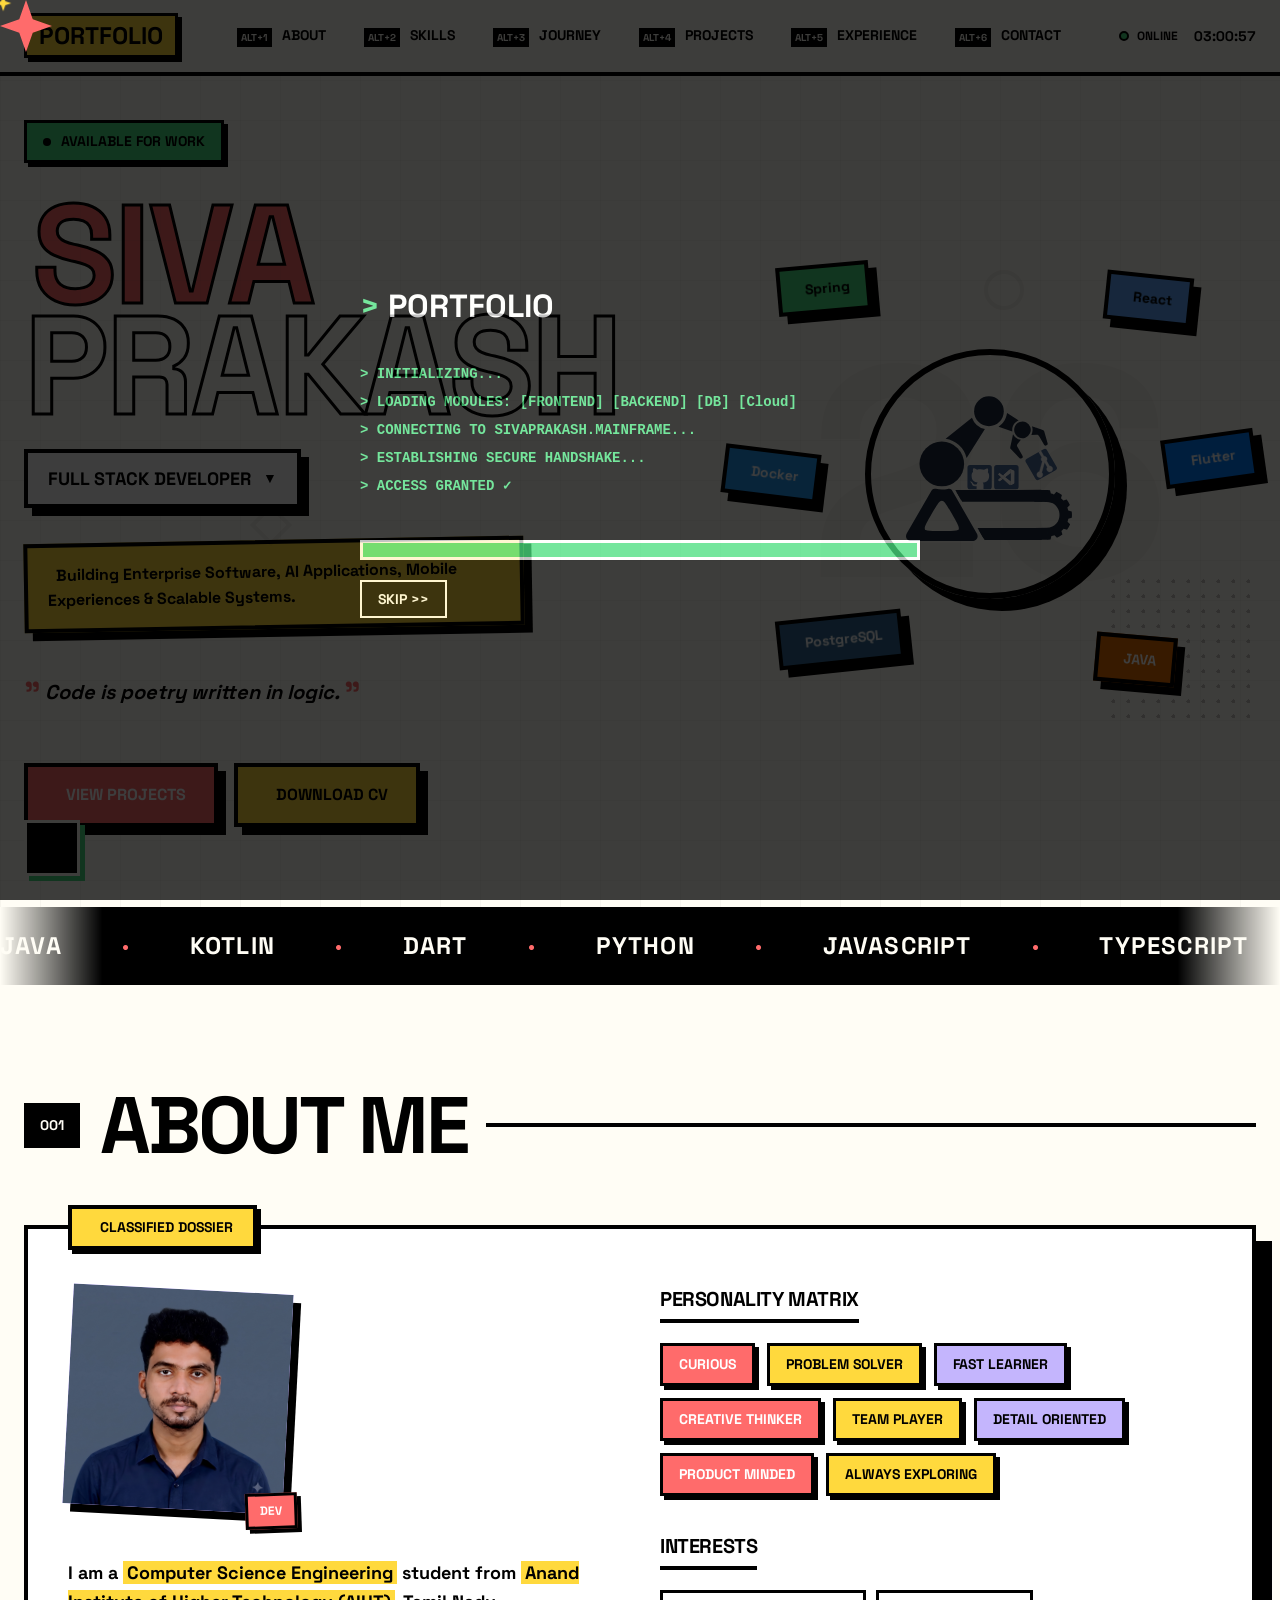
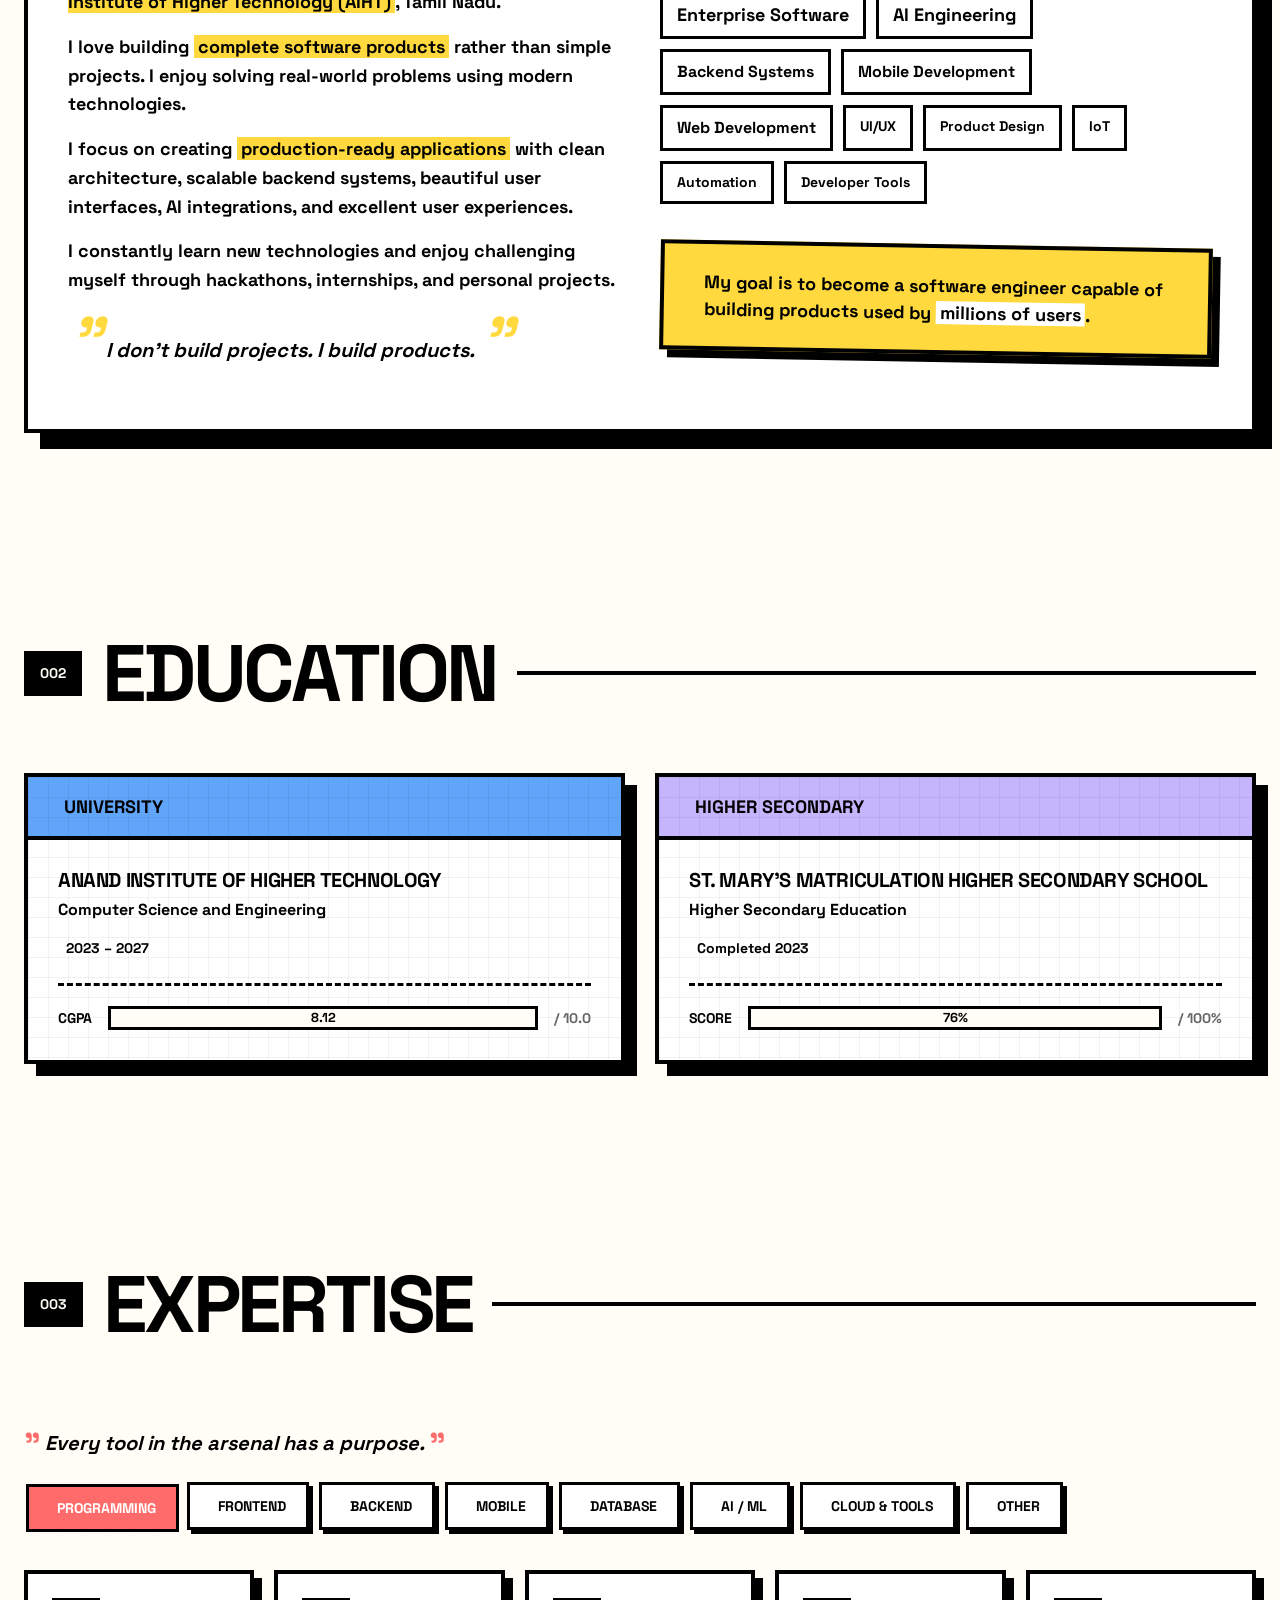
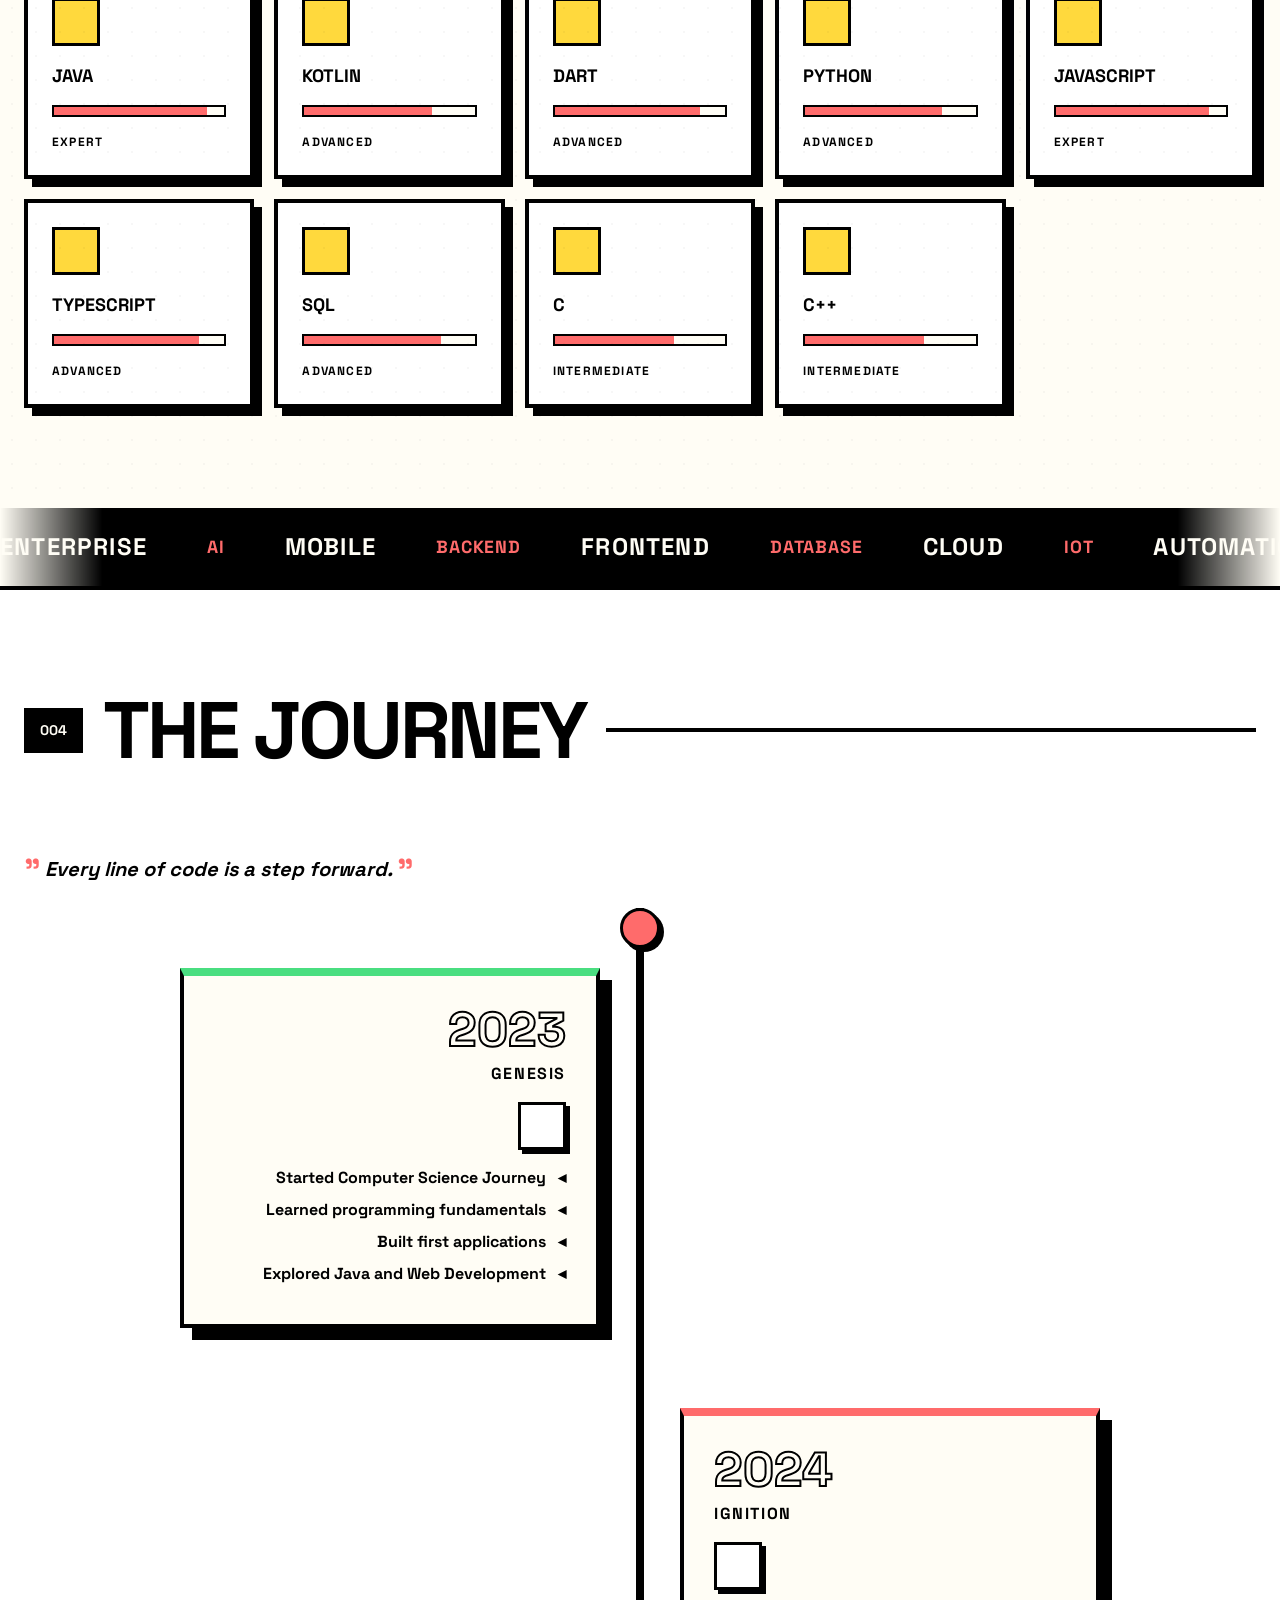
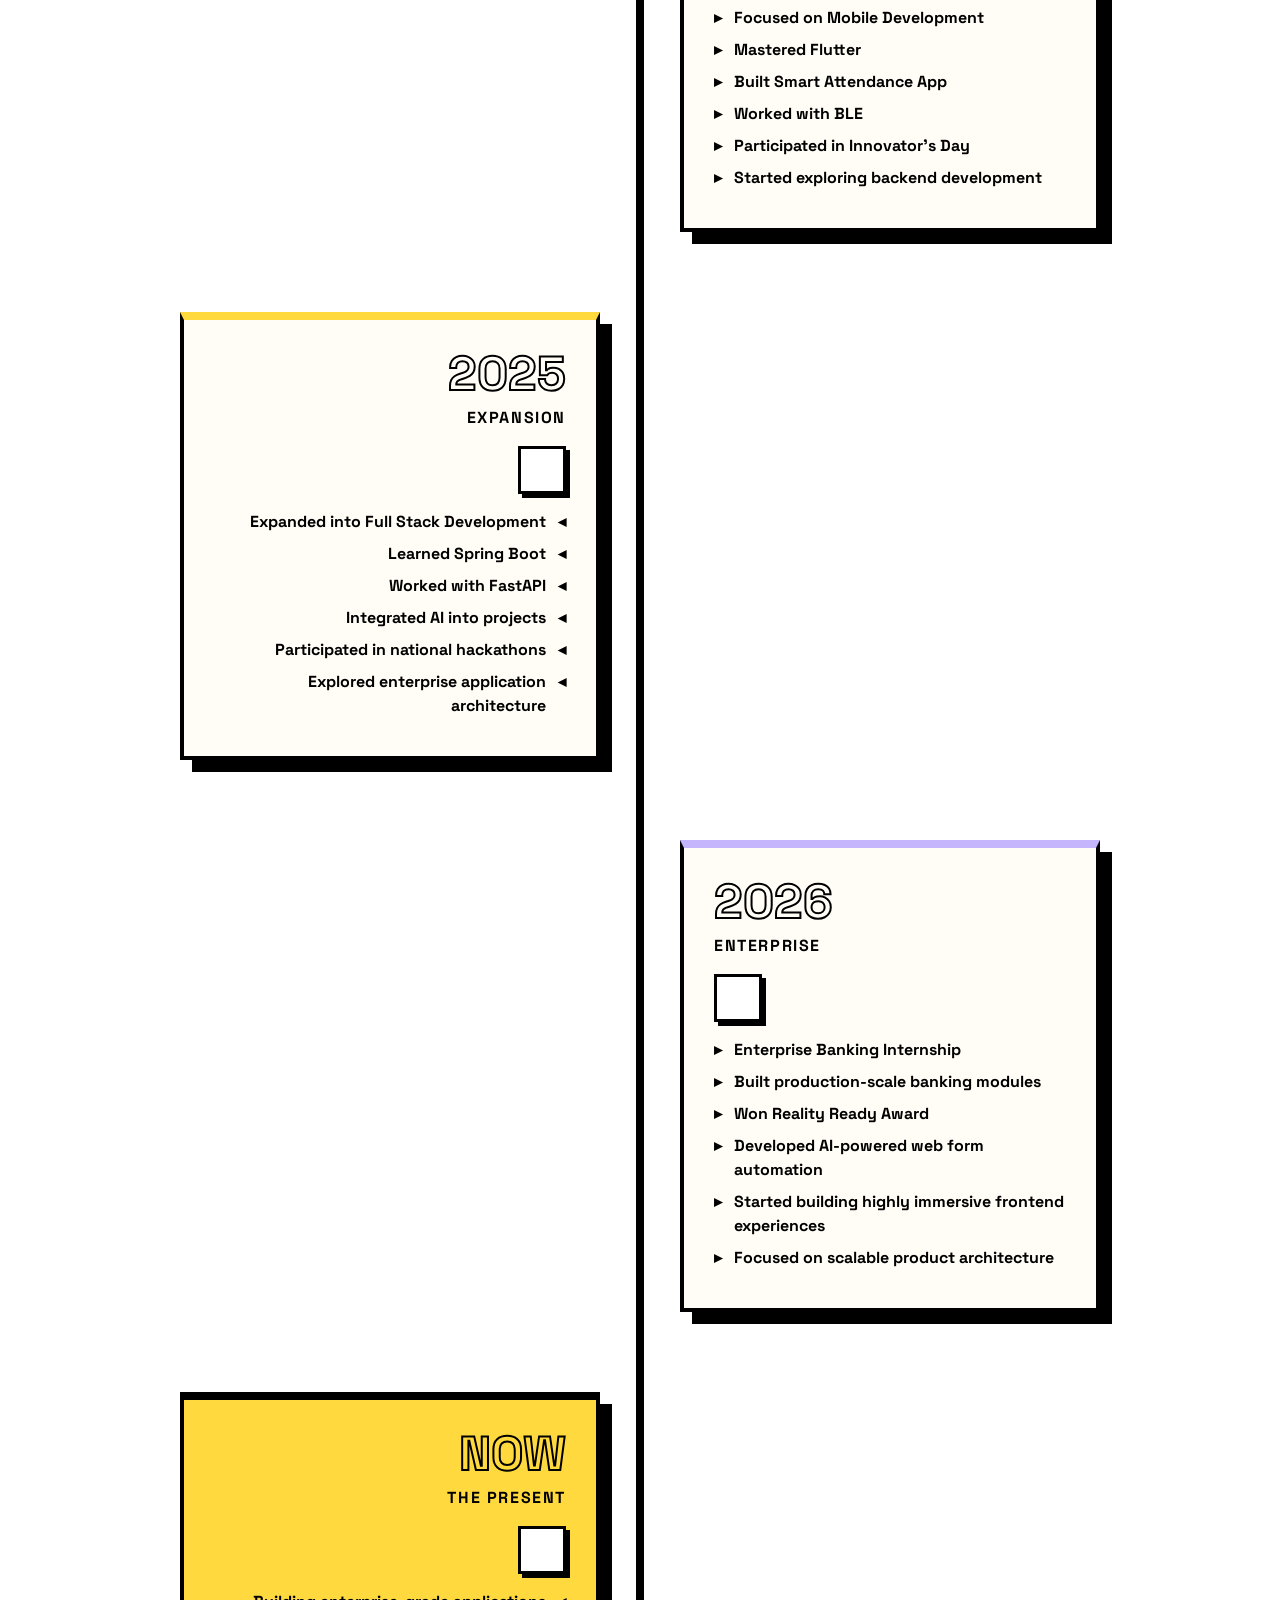
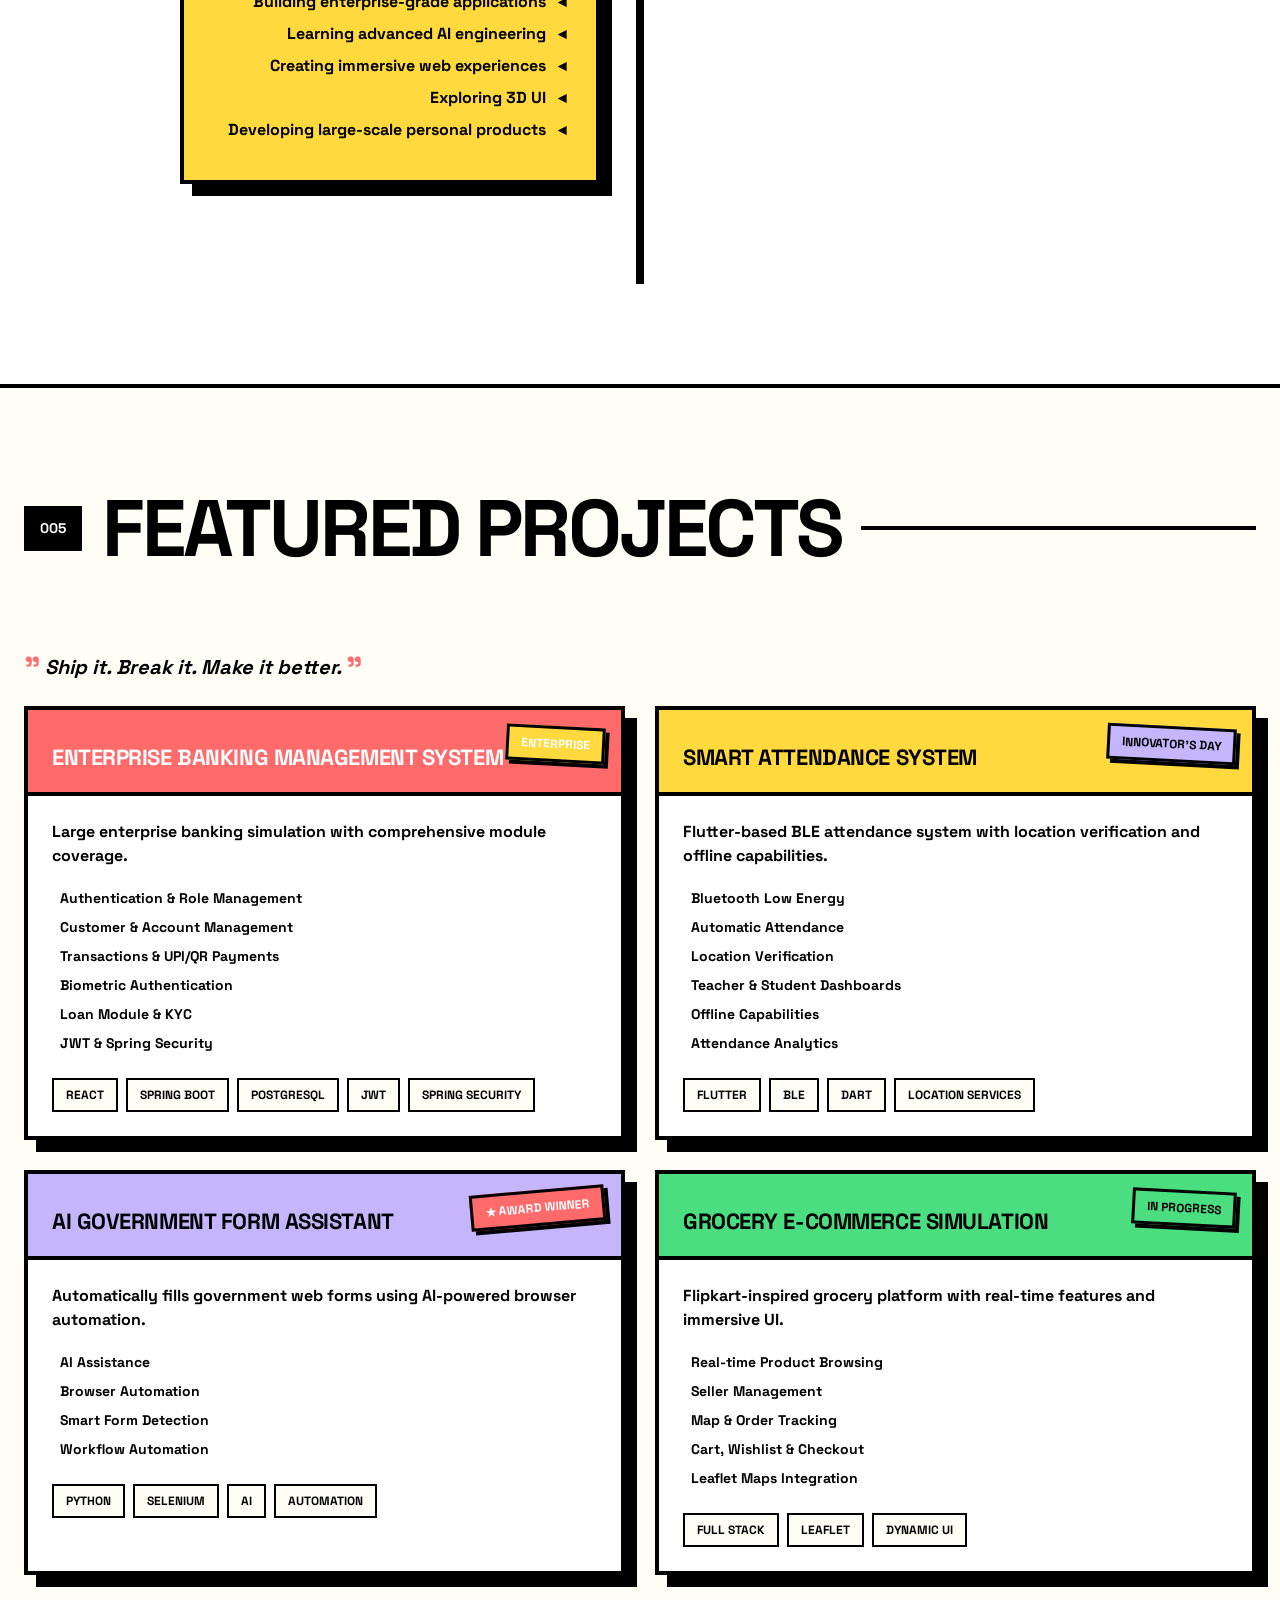
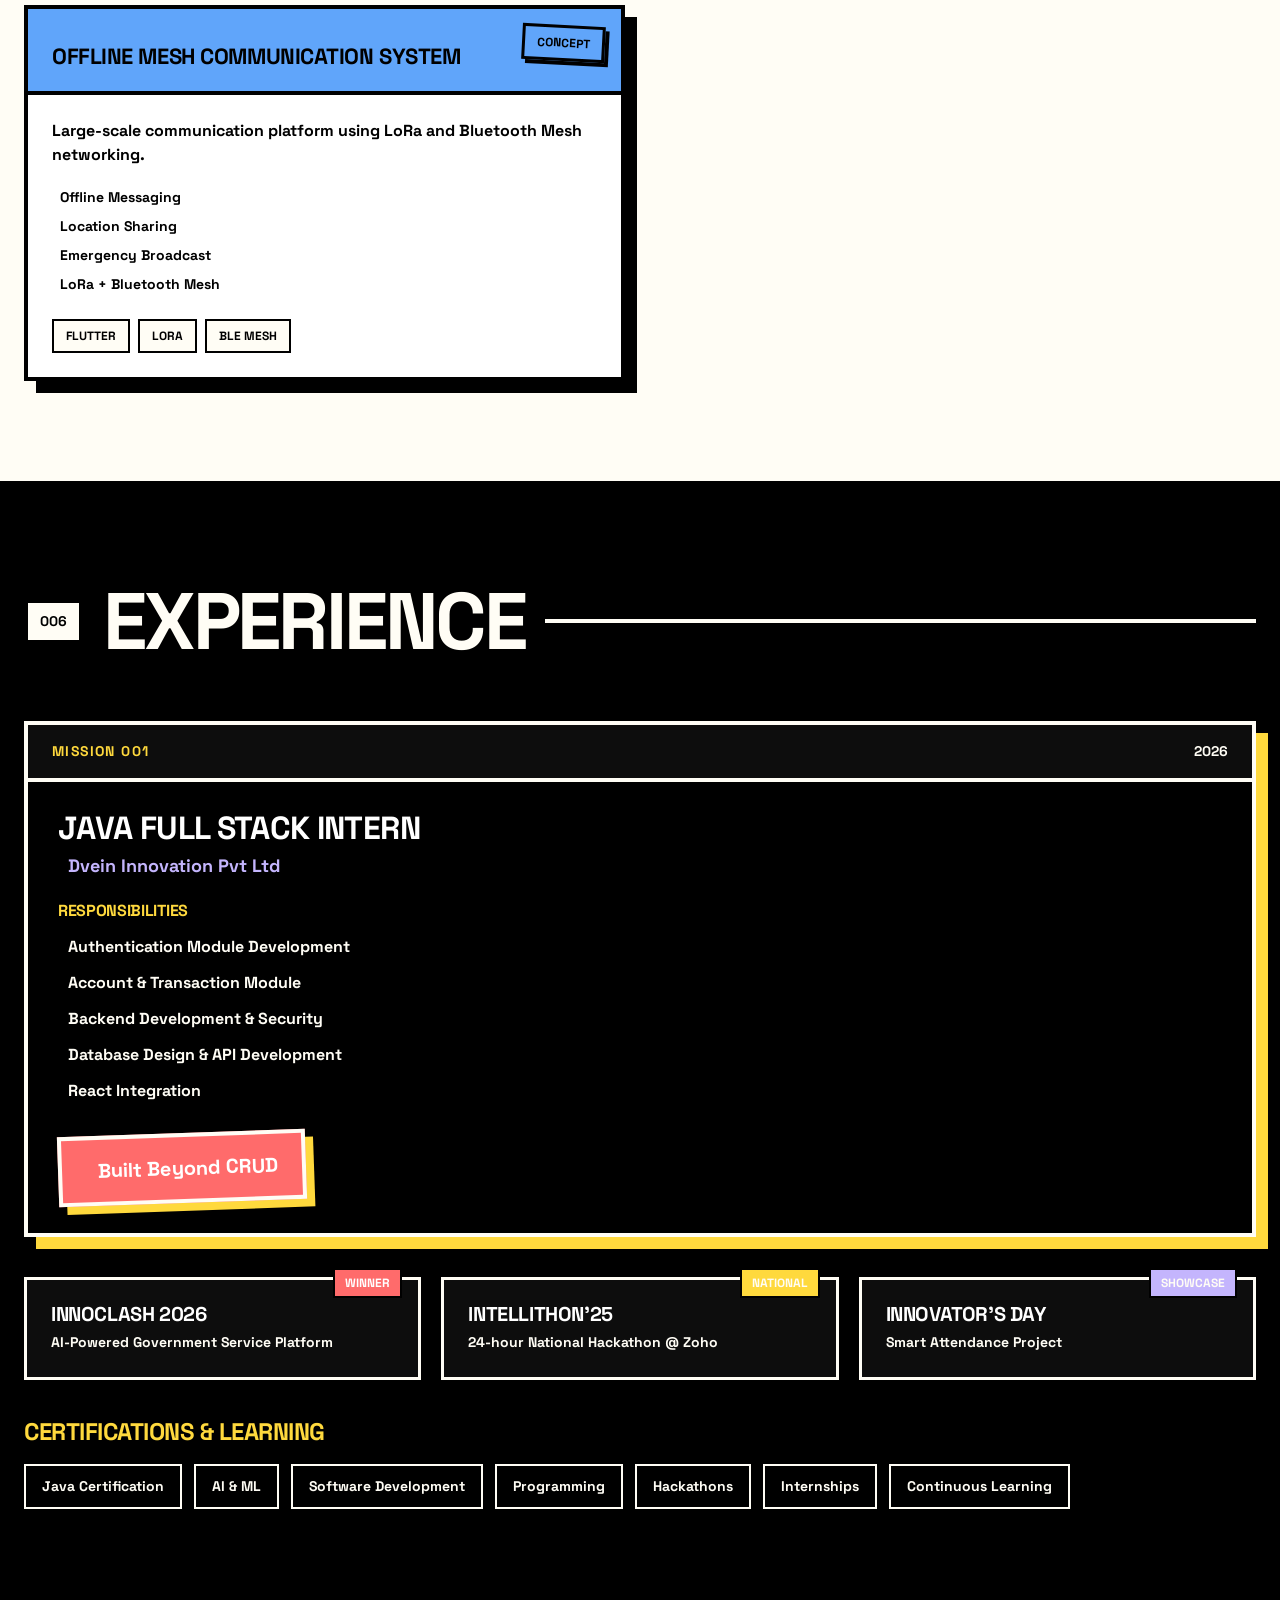
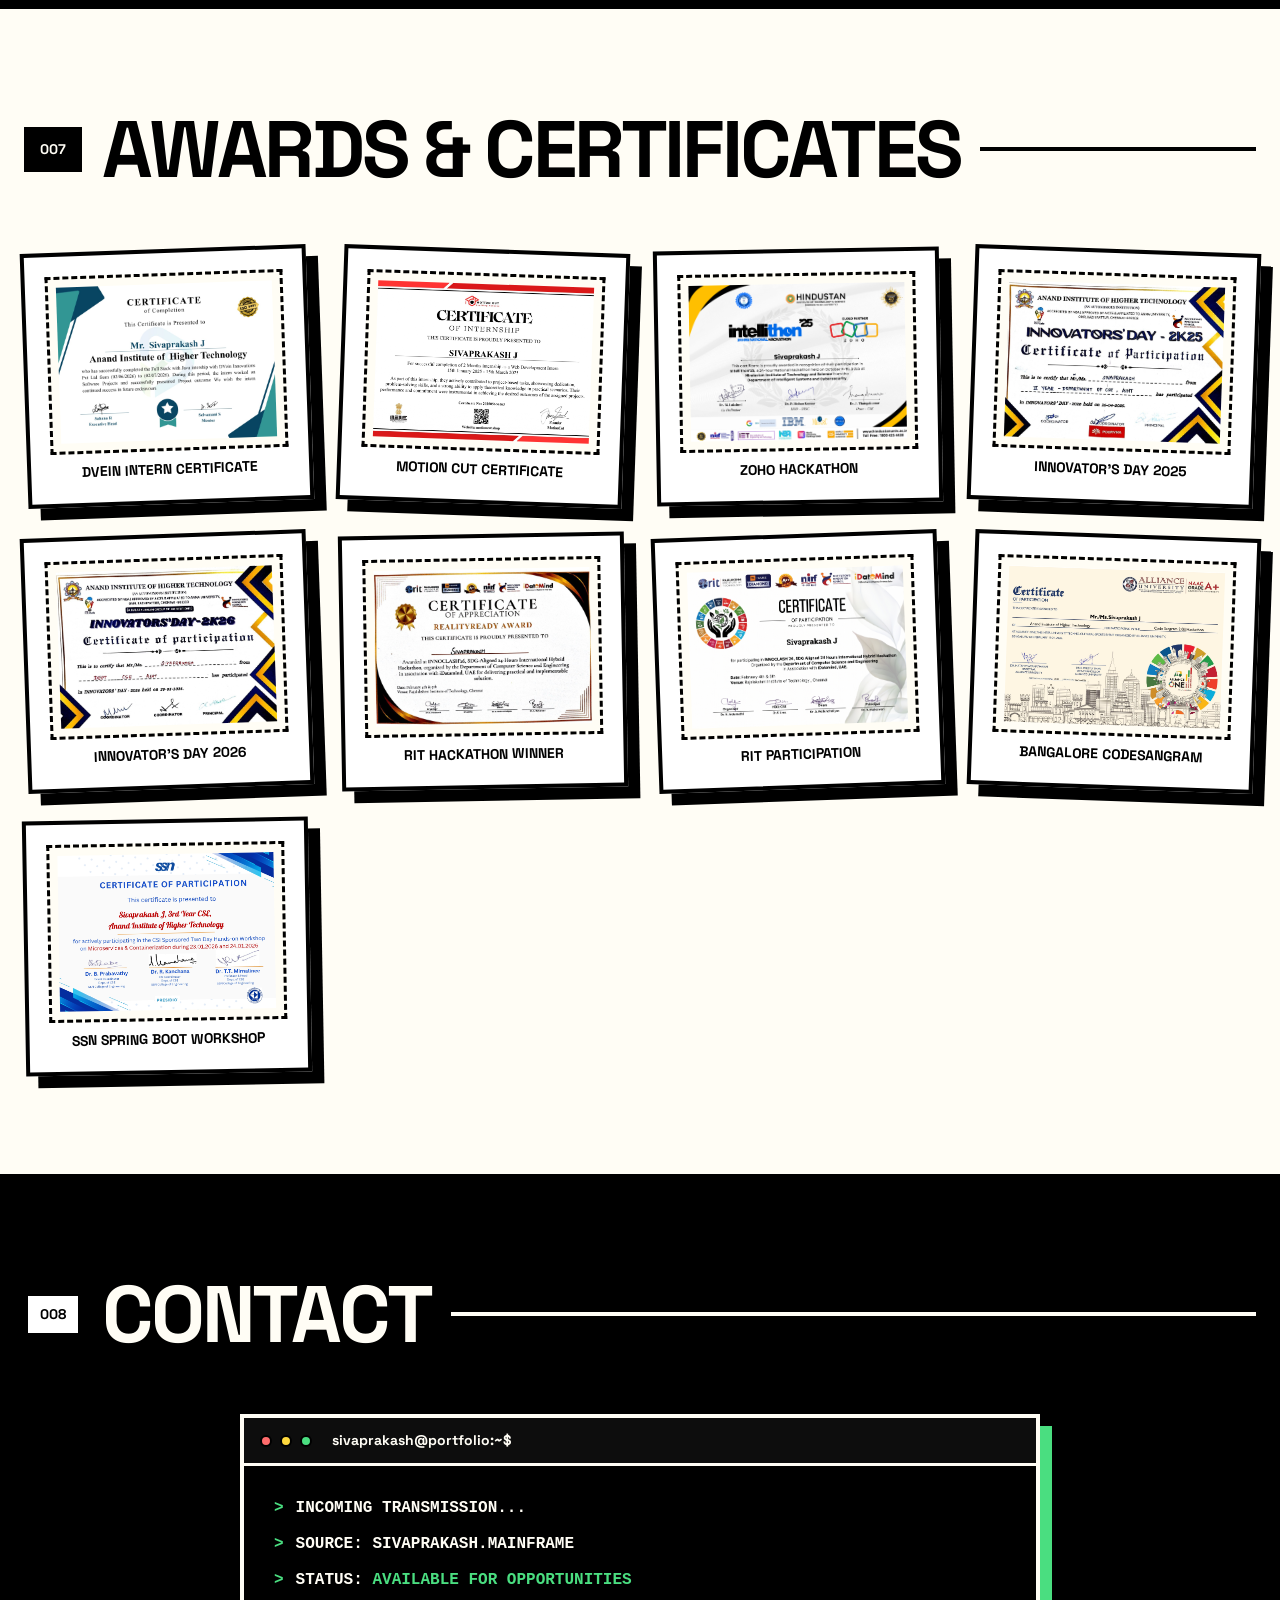
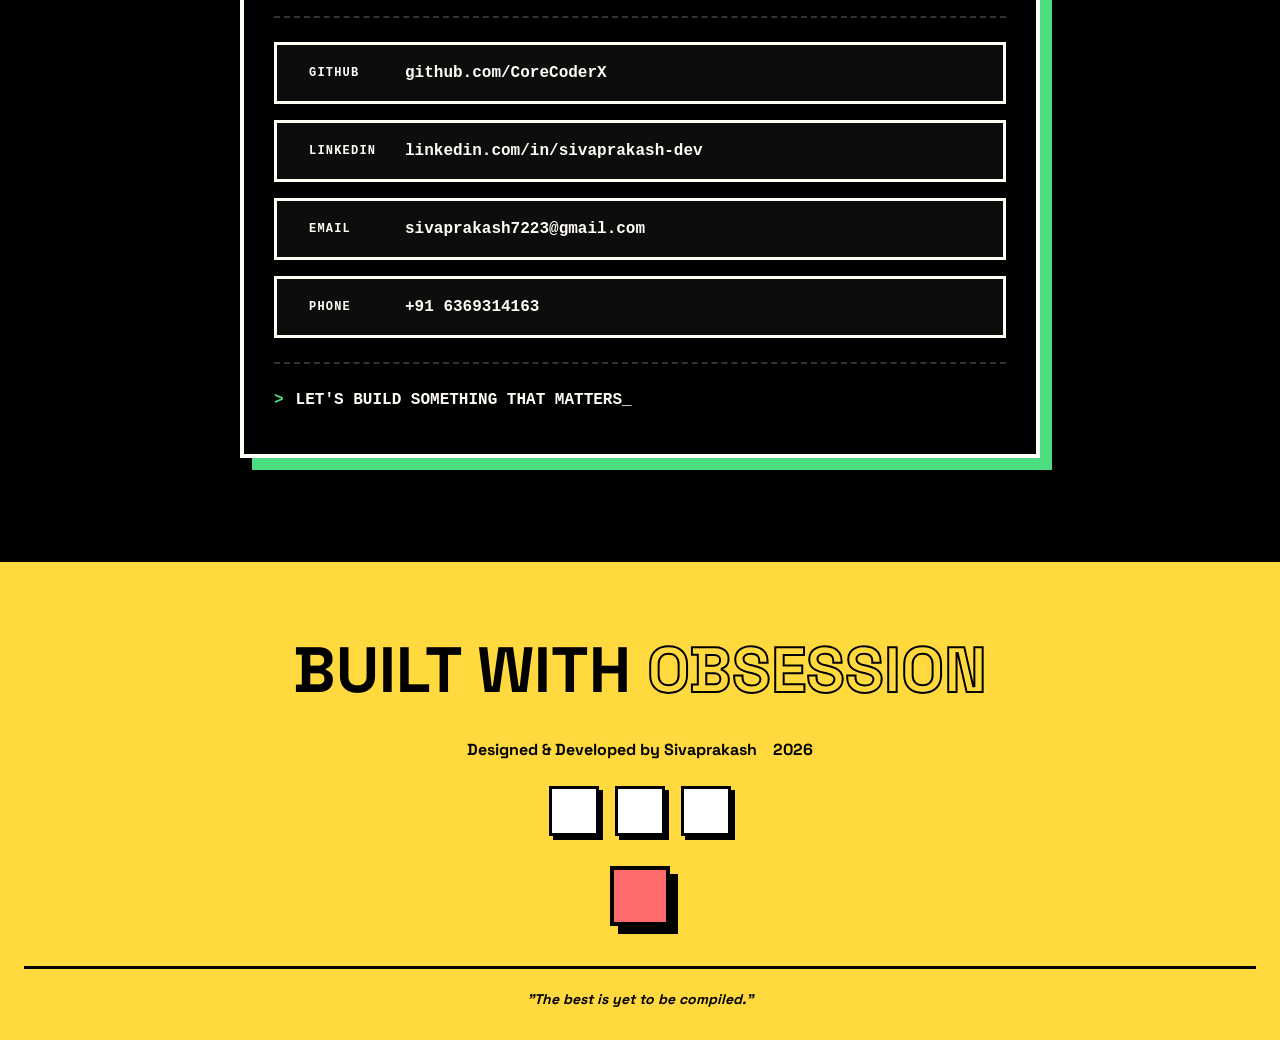
==== index.html @ b1cb7a40 "feature add-on" ====
<!DOCTYPE html>
<html lang="en">
<head>
    <meta charset="UTF-8">
    <meta name="viewport" content="width=device-width, initial-scale=1.0">
    <title>Sivaprakash | Developer Portfolio</title>
    <meta name="description" content="Sivaprakash — Application Developer, Full Stack Developer, AI Engineer. Building Enterprise Software, AI Applications & Scalable Systems.">
    
    <!-- Google Fonts -->
    <link rel="preconnect" href="https://fonts.googleapis.com">
    <link rel="preconnect" href="https://fonts.gstatic.com" crossorigin>
    <link href="https://fonts.googleapis.com/css2?family=Space+Grotesk:wght@400;500;700;900&display=block" rel="stylesheet">
    
    <!-- Iconify -->
    <script src="https://code.iconify.design/3/3.1.0/iconify.min.js"></script>
    
    <!-- GSAP + ScrollTrigger -->
    <script src="https://cdnjs.cloudflare.com/ajax/libs/gsap/3.12.5/gsap.min.js"></script>
    <script src="https://cdnjs.cloudflare.com/ajax/libs/gsap/3.12.5/ScrollTrigger.min.js"></script>
    
    <!-- Styles -->
    <link rel="stylesheet" href="style.css">
</head>
<body>
    <!-- ==================== BOOT SEQUENCE ==================== -->
    <div id="boot-screen" class="boot-screen">
        <div class="boot-content">
            <div class="boot-logo">
                <span class="boot-bracket">&gt;</span> PORTFOLIO
            </div>
            <div class="boot-lines" id="boot-lines">
                <!-- Lines injected by JS -->
            </div>
            <div class="boot-progress">
                <div class="boot-progress-bar" id="boot-progress-bar"></div>
            </div>
            <button class="boot-skip" id="boot-skip">SKIP &gt;&gt;</button>
        </div>
    </div>

    <!-- ==================== CUSTOM CURSOR ==================== -->
    <div class="cursor-dot" id="cursor-dot"></div>
    <div class="cursor-ring" id="cursor-ring"></div>

    <!-- ==================== FLOATING DECORATIONS ==================== -->
    <div class="floating-elements" id="floating-elements">
        <div class="float-star float-star-1">
            <span class="iconify" data-icon="mdi:star-four-points" data-width="24"></span>
        </div>
        <div class="float-star float-star-2">
            <span class="iconify" data-icon="mdi:star-four-points" data-width="18"></span>
        </div>
        <div class="float-star float-star-3">
            <span class="iconify" data-icon="mdi:star-four-points" data-width="30"></span>
        </div>
        <div class="float-arrow float-arrow-1">
            <span class="iconify" data-icon="mdi:arrow-top-right-thick" data-width="20"></span>
        </div>
        <div class="float-circle float-circle-1"></div>
        <div class="float-square float-square-1"></div>
    </div>

    <!-- ==================== NAVIGATION ==================== -->
    <nav class="navbar" id="navbar">
        <div class="nav-container">
            <a href="#hero" class="nav-logo">
                <span class="logo-box">PORTFOLIO</span>
            </a>
            
            <div class="nav-links" id="nav-links">
                <a href="#about" class="nav-link" data-section="about">
                    <span class="nav-shortcut">ALT+1</span>
                    ABOUT
                </a>
                <a href="#skills" class="nav-link" data-section="skills">
                    <span class="nav-shortcut">ALT+2</span>
                    SKILLS
                </a>
                <a href="#timeline" class="nav-link" data-section="timeline">
                    <span class="nav-shortcut">ALT+3</span>
                    JOURNEY
                </a>
                <a href="#projects" class="nav-link" data-section="projects">
                    <span class="nav-shortcut">ALT+4</span>
                    PROJECTS
                </a>
                <a href="#experience" class="nav-link" data-section="experience">
                    <span class="nav-shortcut">ALT+5</span>
                    EXPERIENCE
                </a>
                <a href="#contact" class="nav-link" data-section="contact">
                    <span class="nav-shortcut">ALT+6</span>
                    CONTACT
                </a>
            </div>

            <div class="nav-right">
                <div class="nav-status">
                    <span class="status-dot"></span>
                    <span class="status-text">ONLINE</span>
                </div>
                <div class="nav-clock" id="nav-clock">00:00:00</div>
                <button class="nav-toggle" id="nav-toggle" aria-label="Toggle menu">
                    <span class="toggle-bar"></span>
                    <span class="toggle-bar"></span>
                    <span class="toggle-bar"></span>
                </button>
            </div>
        </div>

        <!-- Mobile Menu -->
        <div class="mobile-menu" id="mobile-menu">
            <a href="#about" class="mobile-link">ABOUT</a>
            <a href="#skills" class="mobile-link">SKILLS</a>
            <a href="#timeline" class="mobile-link">JOURNEY</a>
            <a href="#projects" class="mobile-link">PROJECTS</a>
            <a href="#experience" class="mobile-link">EXPERIENCE</a>
            <a href="#awards" class="mobile-link">AWARDS</a>
            <a href="#contact" class="mobile-link">CONTACT</a>
            <div class="mobile-footer">
                <span>STATUS: ONLINE</span>
                <span class="status-dot"></span>
            </div>
        </div>
    </nav>

    <!-- Scroll Progress Bar -->
    <div class="scroll-progress" id="scroll-progress"></div>

    <!-- ==================== MAIN CONTENT ==================== -->
    <main>
        <!-- ==================== HERO SECTION ==================== -->
        <section id="hero" class="section hero-section">
            <div class="container">
                <div class="hero-grid">
                    <!-- Left Side -->
                    <div class="hero-left">
                        <div class="hero-badge">
                            <span class="badge-dot"></span>
                            AVAILABLE FOR WORK
                        </div>
                        
                        <h1 class="hero-name">
                            <span class="hero-name-stroke">SIVA</span><br>
                            <span class="hero-name-stroke">PRAKASH</span>
                        </h1>
                        
                        <div class="hero-roles">
                            <div class="role-container">
                                <span class="role-current" id="role-current">APPLICATION DEVELOPER</span>
                                <span class="role-arrow">&#9660;</span>
                            </div>
                        </div>
                        
                        <div class="hero-tagline">
                            <div class="tagline-box">
                                <span class="iconify" data-icon="mdi:lightning-bolt" data-width="20"></span>
                                Building Enterprise Software, AI Applications, Mobile Experiences & Scalable Systems.
                            </div>
                        </div>
                        
                        <div class="hero-quote">
                            <span class="quote-mark">"</span>
                            Code is poetry written in logic.
                            <span class="quote-mark">"</span>
                        </div>
                        
                        <div class="hero-ctas">
                            <a href="#projects" class="btn btn-primary">
                                <span class="iconify" data-icon="mdi:folder-open" data-width="20"></span>
                                VIEW PROJECTS
                            </a>
                            <a href="assets/docs/Sivaprakash_Resume_org.pdf" download="Sivaprakash_Resume.pdf" class="btn btn-secondary">
                                <span class="iconify" data-icon="mdi:download" data-width="20"></span>
                                DOWNLOAD CV
                            </a>
                        </div>
                    </div>
                    
                    <!-- Right Side - Chaos Zone -->
                    <div class="hero-right">
                        <div class="chaos-zone">
                            <div class="chaos-circle chaos-image-wrap">
                                <img src="assets/photos/GitArt.svg" alt="Git Art" class="chaos-img">
                            </div>
                            <div class="chaos-badge chaos-badge-1">
                                <span class="iconify" data-icon="simple-icons:spring" data-width="16"></span>
                                Spring
                            </div>
                            <div class="chaos-badge chaos-badge-2">
                                <span class="iconify" data-icon="simple-icons:react" data-width="16"></span>
                                React
                            </div>
                            <div class="chaos-badge chaos-badge-3">
                                <span class="iconify" data-icon="simple-icons:flutter" data-width="16"></span>
                                Flutter
                            </div>
                            <div class="chaos-badge chaos-badge-4">
                                <span class="iconify" data-icon="picon:java" data-width="16"></span>
                                JAVA
                            </div>
                            <div class="chaos-badge chaos-badge-5">
                                <span class="iconify" data-icon="simple-icons:postgresql" data-width="16"></span>
                                PostgreSQL
                            </div>
                            <div class="chaos-badge chaos-badge-6">
                                <span class="iconify" data-icon="simple-icons:docker" data-width="16"></span>
                                Docker
                            </div>
                            <div class="chaos-star chaos-star-1">
                                <span class="iconify" data-icon="mdi:star-four-points" data-width="40"></span>
                            </div>
                            <div class="chaos-star chaos-star-2">
                                <span class="iconify" data-icon="mdi:star-four-points" data-width="28"></span>
                            </div>
                            <div class="chaos-arrow">
                                <span class="iconify" data-icon="mdi:arrow-left-thick" data-width="32"></span>
                            </div>
                            <div class="chaos-number">26</div>
                            <div class="chaos-dots"></div>
                        </div>
                    </div>
                </div>
            </div>
            
            <!-- Hero Background Pattern -->
            <div class="hero-bg-pattern"></div>
        </section>

        <!-- ==================== MARQUEE DIVIDER ==================== -->
        <div class="marquee-section">
            <div class="marquee-track">
                <span>JAVA</span>
                <span>•</span>
                <span>KOTLIN</span>
                <span>•</span>
                <span>DART</span>
                <span>•</span>
                <span>PYTHON</span>
                <span>•</span>
                <span>JAVASCRIPT</span>
                <span>•</span>
                <span>TYPESCRIPT</span>
                <span>•</span>
                <span>SPRING BOOT</span>
                <span>•</span>
                <span>FLUTTER</span>
                <span>•</span>
                <span>REACT</span>
                <span>•</span>
                <span>FASTAPI</span>
                <span>•</span>
                <span>POSTGRESQL</span>
                <span>•</span>
                <span>DOCKER</span>
                <span>•</span>
                <span>AI</span>

                <!-- Duplicate -->
                <span>JAVA</span>
                <span>•</span>
                <span>KOTLIN</span>
                <span>•</span>
                <span>DART</span>
                <span>•</span>
                <span>PYTHON</span>
                <span>•</span>
                <span>JAVASCRIPT</span>
                <span>•</span>
                <span>TYPESCRIPT</span>
                <span>•</span>
                <span>SPRING BOOT</span>
                <span>•</span>
                <span>FLUTTER</span>
                <span>•</span>
                <span>REACT</span>
                <span>•</span>
                <span>FASTAPI</span>
                <span>•</span>
                <span>POSTGRESQL</span>
                <span>•</span>
                <span>DOCKER</span>
                <span>•</span>
                <span>AI</span>
            </div>
        </div>

        <!-- ==================== ABOUT SECTION ==================== -->
        <section id="about" class="section about-section">
            <div class="container">
                <div class="section-header">
                    <span class="section-label">001</span>
                    <h2 class="section-title">ABOUT ME</h2>
                    <span class="section-line"></span>
                </div>
                
                <div class="about-dossier">
                    <div class="dossier-tab">
                        <span class="iconify" data-icon="mdi:file-account" data-width="20"></span>
                        CLASSIFIED DOSSIER
                    </div>
                    
                    <div class="dossier-content">
                        <div class="dossier-left">
                            <div class="dossier-photo">
                                <div class="photo-placeholder photo-has-image">
                                    <img src="assets/profile/profile_full.png" alt="Sivaprakash" class="profile-photo">
                                </div>
                                <div class="photo-badge">
                                    DEV
                                </div>
                            </div>
                            
                            <div class="dossier-bio">
                                <p>I am a <strong>Computer Science Engineering</strong> student from <strong>Anand Institute of Higher Technology (AIHT)</strong>, Tamil Nadu.</p>
                                <p>I love building <strong>complete software products</strong> rather than simple projects. I enjoy solving real-world problems using modern technologies.</p>
                                <p>I focus on creating <strong>production-ready applications</strong> with clean architecture, scalable backend systems, beautiful user interfaces, AI integrations, and excellent user experiences.</p>
                                <p>I constantly learn new technologies and enjoy challenging myself through hackathons, internships, and personal projects.</p>
                            </div>
                            
                            <div class="dossier-quote">
                                <span class="quote-mark-lg">"</span>
                                I don't build projects. I build products.
                                <span class="quote-mark-lg">"</span>
                            </div>
                        </div>
                        
                        <div class="dossier-right">
                            <div class="personality-section">
                                <h3 class="dossier-subtitle">PERSONALITY MATRIX</h3>
                                <div class="personality-stamps">
                                    <span class="stamp stamp-red">CURIOUS</span>
                                    <span class="stamp stamp-yellow">PROBLEM SOLVER</span>
                                    <span class="stamp stamp-violet">FAST LEARNER</span>
                                    <span class="stamp stamp-red">CREATIVE THINKER</span>
                                    <span class="stamp stamp-yellow">TEAM PLAYER</span>
                                    <span class="stamp stamp-violet">DETAIL ORIENTED</span>
                                    <span class="stamp stamp-red">PRODUCT MINDED</span>
                                    <span class="stamp stamp-yellow">ALWAYS EXPLORING</span>
                                </div>
                            </div>
                            
                            <div class="interests-section">
                                <h3 class="dossier-subtitle">INTERESTS</h3>
                                <div class="interest-tags">
                                    <span class="interest-tag tag-lg">Enterprise Software</span>
                                    <span class="interest-tag tag-lg">AI Engineering</span>
                                    <span class="interest-tag tag-md">Backend Systems</span>
                                    <span class="interest-tag tag-md">Mobile Development</span>
                                    <span class="interest-tag tag-md">Web Development</span>
                                    <span class="interest-tag tag-sm">UI/UX</span>
                                    <span class="interest-tag tag-sm">Product Design</span>
                                    <span class="interest-tag tag-sm">IoT</span>
                                    <span class="interest-tag tag-sm">Automation</span>
                                    <span class="interest-tag tag-sm">Developer Tools</span>
                                </div>
                            </div>
                            
                            <div class="goal-section">
                                <div class="goal-box">
                                    <span class="iconify" data-icon="mdi:rocket-launch" data-width="24"></span>
                                    <p>My goal is to become a software engineer capable of building products used by <strong>millions of users</strong>.</p>
                                </div>
                            </div>
                        </div>
                    </div>
                </div>
            </div>
        </section>

        <!-- ==================== EDUCATION SECTION ==================== -->
        <section id="education" class="section education-section">
            <div class="container">
                <div class="section-header">
                    <span class="section-label">002</span>
                    <h2 class="section-title">EDUCATION</h2>
                    <span class="section-line"></span>
                </div>
                
                <div class="education-grid">
                    <div class="edu-card edu-college">
                        <div class="edu-card-header">
                            <span class="iconify" data-icon="mdi:school" data-width="28"></span>
                            UNIVERSITY
                        </div>
                        <div class="edu-card-body">
                            <h3 class="edu-name">Anand Institute of Higher Technology</h3>
                            <p class="edu-course">Computer Science and Engineering</p>
                            <div class="edu-period">
                                <span class="iconify" data-icon="mdi:calendar" data-width="16"></span>
                                2023 – 2027
                            </div>
                            <div class="edu-cgpa">
                                <div class="cgpa-label">CGPA</div>
                                <div class="cgpa-gauge">
                                    <div class="cgpa-fill" data-value="8.12"></div>
                                    <span class="cgpa-value">8.12</span>
                                </div>
                                <div class="cgpa-max">/ 10.0</div>
                            </div>
                        </div>
                        <div class="edu-card-decoration">
                            <div class="blueprint-grid"></div>
                        </div>
                    </div>
                    
                    <div class="edu-card edu-school">
                        <div class="edu-card-header">
                            <span class="iconify" data-icon="mdi:certificate" data-width="28"></span>
                            HIGHER SECONDARY
                        </div>
                        <div class="edu-card-body">
                            <h3 class="edu-name">St. Mary's Matriculation Higher Secondary School</h3>
                            <p class="edu-course">Higher Secondary Education</p>
                            <div class="edu-period">
                                <span class="iconify" data-icon="mdi:calendar-check" data-width="16"></span>
                                Completed 2023
                            </div>
                            <div class="edu-cgpa">
                                <div class="cgpa-label">SCORE</div>
                                <div class="cgpa-gauge">
                                    <div class="cgpa-fill" data-value="76%"></div>
                                    <span class="cgpa-value">76%</span>
                                </div>
                                <div class="cgpa-max">/ 100%</div>
                            </div>
                        </div>
                        <div class="edu-card-decoration">
                            <div class="blueprint-grid"></div>
                        </div>
                    </div>
                </div>
            </div>
        </section>

        <!-- ==================== SKILLS SECTION ==================== -->
        <section id="skills" class="section skills-section">
            <div class="container">
                <div class="section-header">
                    <span class="section-label">003</span>
                    <h2 class="section-title">EXPERTISE</h2>
                    <span class="section-line"></span>
                </div>
                
                <div class="skills-quote">
                    <span class="quote-mark">"</span>
                    Every tool in the arsenal has a purpose.
                    <span class="quote-mark">"</span>
                </div>
                
                <!-- Category Tabs -->
                <div class="skills-tabs">
                    <button class="skill-tab active" data-category="programming">
                        <span class="iconify" data-icon="mdi:code-braces" data-width="18"></span>
                        PROGRAMMING
                    </button>
                    <button class="skill-tab" data-category="frontend">
                        <span class="iconify" data-icon="mdi:monitor" data-width="18"></span>
                        FRONTEND
                    </button>
                    <button class="skill-tab" data-category="backend">
                        <span class="iconify" data-icon="mdi:server" data-width="18"></span>
                        BACKEND
                    </button>
                    <button class="skill-tab" data-category="mobile">
                        <span class="iconify" data-icon="mdi:cellphone" data-width="18"></span>
                        MOBILE
                    </button>
                    <button class="skill-tab" data-category="database">
                        <span class="iconify" data-icon="mdi:database" data-width="18"></span>
                        DATABASE
                    </button>
                    <button class="skill-tab" data-category="ai">
                        <span class="iconify" data-icon="mdi:brain" data-width="18"></span>
                        AI / ML
                    </button>
                    <button class="skill-tab" data-category="cloud">
                        <span class="iconify" data-icon="mdi:cloud" data-width="18"></span>
                        CLOUD & TOOLS
                    </button>
                    <button class="skill-tab" data-category="other">
                        <span class="iconify" data-icon="mdi:puzzle" data-width="18"></span>
                        OTHER
                    </button>
                </div>
                
                <!-- Skills Grid -->
                <div class="skills-grid" id="skills-grid">
                    <!-- Skills injected by JS -->
                </div>
            </div>
            
            <!-- Background Pattern -->
            <div class="skills-bg-pattern"></div>
        </section>

        <!-- ==================== MARQUEE DIVIDER 2 ==================== -->
        <div class="marquee-section marquee-reverse">
            <div class="marquee-track">
                <span>ENTERPRISE</span>
                <span>AI</span>
                <span>MOBILE</span>
                <span>BACKEND</span>
                <span>FRONTEND</span>
                <span>DATABASE</span>
                <span>CLOUD</span>
                <span>IoT</span>
                <span>AUTOMATION</span>
                <span>DEVTOOLS</span>
                <span>SECURITY</span>
                <span>API</span>

                <!-- Duplicate -->
                <span>ENTERPRISE</span>
                <span>AI</span>
                <span>MOBILE</span>
                <span>BACKEND</span>
                <span>FRONTEND</span>
                <span>DATABASE</span>
                <span>CLOUD</span>
                <span>IoT</span>
                <span>AUTOMATION</span>
                <span>DEVTOOLS</span>
                <span>SECURITY</span>
                <span>API</span>
            </div>
        </div>

        <!-- ==================== TIMELINE SECTION ==================== -->
        <section id="timeline" class="section timeline-section">
            <div class="container">
                <div class="section-header">
                    <span class="section-label">004</span>
                    <h2 class="section-title">THE JOURNEY</h2>
                    <span class="section-line"></span>
                </div>
                
                <div class="timeline-quote">
                    <span class="quote-mark">"</span>
                    Every line of code is a step forward.
                    <span class="quote-mark">"</span>
                </div>
                
                <div class="timeline-wrapper">
                    <div class="timeline-road" id="timeline-road"></div>
                    <div class="timeline-vehicle" id="timeline-vehicle">
                        <span class="iconify" data-icon="mdi:rocket" data-width="24"></span>
                    </div>
                    
                    <!-- 2023 -->
                    <div class="timeline-item timeline-left" data-year="2023">
                        <div class="timeline-card card-2023">
                            <div class="timeline-year">2023</div>
                            <div class="timeline-phase">GENESIS</div>
                            <div class="timeline-icon">
                                <span class="iconify" data-icon="mdi:sprout" data-width="28"></span>
                            </div>
                            <ul class="timeline-points">
                                <li>Started Computer Science Journey</li>
                                <li>Learned programming fundamentals</li>
                                <li>Built first applications</li>
                                <li>Explored Java and Web Development</li>
                            </ul>
                        </div>
                    </div>
                    
                    <!-- 2024 -->
                    <div class="timeline-item timeline-right" data-year="2024">
                        <div class="timeline-card card-2024">
                            <div class="timeline-year">2024</div>
                            <div class="timeline-phase">IGNITION</div>
                            <div class="timeline-icon">
                                <span class="iconify" data-icon="mdi:fire" data-width="28"></span>
                            </div>
                            <ul class="timeline-points">
                                <li>Focused on Mobile Development</li>
                                <li>Mastered Flutter</li>
                                <li>Built Smart Attendance App</li>
                                <li>Worked with BLE</li>
                                <li>Participated in Innovator's Day</li>
                                <li>Started exploring backend development</li>
                            </ul>
                        </div>
                    </div>
                    
                    <!-- 2025 -->
                    <div class="timeline-item timeline-left" data-year="2025">
                        <div class="timeline-card card-2025">
                            <div class="timeline-year">2025</div>
                            <div class="timeline-phase">EXPANSION</div>
                            <div class="timeline-icon">
                                <span class="iconify" data-icon="mdi:earth" data-width="28"></span>
                            </div>
                            <ul class="timeline-points">
                                <li>Expanded into Full Stack Development</li>
                                <li>Learned Spring Boot</li>
                                <li>Worked with FastAPI</li>
                                <li>Integrated AI into projects</li>
                                <li>Participated in national hackathons</li>
                                <li>Explored enterprise application architecture</li>
                            </ul>
                        </div>
                    </div>
                    
                    <!-- 2026 -->
                    <div class="timeline-item timeline-right" data-year="2026">
                        <div class="timeline-card card-2026">
                            <div class="timeline-year">2026</div>
                            <div class="timeline-phase">ENTERPRISE</div>
                            <div class="timeline-icon">
                                <span class="iconify" data-icon="mdi:bank" data-width="28"></span>
                            </div>
                            <ul class="timeline-points">
                                <li>Enterprise Banking Internship</li>
                                <li>Built production-scale banking modules</li>
                                <li>Won Reality Ready Award</li>
                                <li>Developed AI-powered web form automation</li>
                                <li>Started building highly immersive frontend experiences</li>
                                <li>Focused on scalable product architecture</li>
                            </ul>
                        </div>
                    </div>
                    
                    <!-- Present -->
                    <div class="timeline-item timeline-left" data-year="present">
                        <div class="timeline-card card-present">
                            <div class="timeline-year">NOW</div>
                            <div class="timeline-phase">THE PRESENT</div>
                            <div class="timeline-icon">
                                <span class="iconify" data-icon="mdi:lightning-bolt" data-width="28"></span>
                            </div>
                            <ul class="timeline-points">
                                <li>Building enterprise-grade applications</li>
                                <li>Learning advanced AI engineering</li>
                                <li>Creating immersive web experiences</li>
                                <li>Exploring 3D UI</li>
                                <li>Developing large-scale personal products</li>
                            </ul>
                        </div>
                    </div>
                </div>
            </div>
        </section>

        <!-- ==================== PROJECTS SECTION ==================== -->
        <section id="projects" class="section projects-section">
            <div class="container">
                <div class="section-header">
                    <span class="section-label">005</span>
                    <h2 class="section-title">FEATURED PROJECTS</h2>
                    <span class="section-line"></span>
                </div>
                
                <div class="projects-quote">
                    <span class="quote-mark">"</span>
                    Ship it. Break it. Make it better.
                    <span class="quote-mark">"</span>
                </div>
                
                <div class="projects-grid">
                    <!-- Project 1: Enterprise Banking -->
                    <div class="project-card project-banking">
                        <div class="project-header header-red">
                            <span class="iconify" data-icon="mdi:bank" data-width="24"></span>
                            <h3>Enterprise Banking Management System</h3>
                            <span class="project-stamp stamp-enterprise">ENTERPRISE</span>
                        </div>
                        <div class="project-body">
                            <p class="project-desc">Large enterprise banking simulation with comprehensive module coverage.</p>
                            <div class="project-features">
                                <span class="feature-item"><span class="iconify" data-icon="mdi:check-bold" data-width="14"></span> Authentication & Role Management</span>
                                <span class="feature-item"><span class="iconify" data-icon="mdi:check-bold" data-width="14"></span> Customer & Account Management</span>
                                <span class="feature-item"><span class="iconify" data-icon="mdi:check-bold" data-width="14"></span> Transactions & UPI/QR Payments</span>
                                <span class="feature-item"><span class="iconify" data-icon="mdi:check-bold" data-width="14"></span> Biometric Authentication</span>
                                <span class="feature-item"><span class="iconify" data-icon="mdi:check-bold" data-width="14"></span> Loan Module & KYC</span>
                                <span class="feature-item"><span class="iconify" data-icon="mdi:check-bold" data-width="14"></span> JWT & Spring Security</span>
                            </div>
                            <div class="project-tech">
                                <span class="tech-badge">React</span>
                                <span class="tech-badge">Spring Boot</span>
                                <span class="tech-badge">PostgreSQL</span>
                                <span class="tech-badge">JWT</span>
                                <span class="tech-badge">Spring Security</span>
                            </div>
                        </div>
                    </div>
                    
                    <!-- Project 2: Smart Attendance -->
                    <div class="project-card project-attendance">
                        <div class="project-header header-yellow">
                            <span class="iconify" data-icon="mdi:cellphone-check" data-width="24"></span>
                            <h3>Smart Attendance System</h3>
                            <span class="project-stamp stamp-innovation">INNOVATOR'S DAY</span>
                        </div>
                        <div class="project-body">
                            <p class="project-desc">Flutter-based BLE attendance system with location verification and offline capabilities.</p>
                            <div class="project-features">
                                <span class="feature-item"><span class="iconify" data-icon="mdi:check-bold" data-width="14"></span> Bluetooth Low Energy</span>
                                <span class="feature-item"><span class="iconify" data-icon="mdi:check-bold" data-width="14"></span> Automatic Attendance</span>
                                <span class="feature-item"><span class="iconify" data-icon="mdi:check-bold" data-width="14"></span> Location Verification</span>
                                <span class="feature-item"><span class="iconify" data-icon="mdi:check-bold" data-width="14"></span> Teacher & Student Dashboards</span>
                                <span class="feature-item"><span class="iconify" data-icon="mdi:check-bold" data-width="14"></span> Offline Capabilities</span>
                                <span class="feature-item"><span class="iconify" data-icon="mdi:check-bold" data-width="14"></span> Attendance Analytics</span>
                            </div>
                            <div class="project-tech">
                                <span class="tech-badge">Flutter</span>
                                <span class="tech-badge">BLE</span>
                                <span class="tech-badge">Dart</span>
                                <span class="tech-badge">Location Services</span>
                            </div>
                        </div>
                    </div>
                    
                    <!-- Project 3: AI Form Assistant -->
                    <div class="project-card project-ai-form">
                        <div class="project-header header-violet">
                            <span class="iconify" data-icon="mdi:robot" data-width="24"></span>
                            <h3>AI Government Form Assistant</h3>
                            <span class="project-stamp stamp-award">★ AWARD WINNER</span>
                        </div>
                        <div class="project-body">
                            <p class="project-desc">Automatically fills government web forms using AI-powered browser automation.</p>
                            <div class="project-features">
                                <span class="feature-item"><span class="iconify" data-icon="mdi:check-bold" data-width="14"></span> AI Assistance</span>
                                <span class="feature-item"><span class="iconify" data-icon="mdi:check-bold" data-width="14"></span> Browser Automation</span>
                                <span class="feature-item"><span class="iconify" data-icon="mdi:check-bold" data-width="14"></span> Smart Form Detection</span>
                                <span class="feature-item"><span class="iconify" data-icon="mdi:check-bold" data-width="14"></span> Workflow Automation</span>
                            </div>
                            <div class="project-tech">
                                <span class="tech-badge">Python</span>
                                <span class="tech-badge">Selenium</span>
                                <span class="tech-badge">AI</span>
                                <span class="tech-badge">Automation</span>
                            </div>
                        </div>
                    </div>
                    
                    <!-- Project 4: Grocery E-Commerce -->
                    <div class="project-card project-grocery">
                        <div class="project-header header-green">
                            <span class="iconify" data-icon="mdi:cart" data-width="24"></span>
                            <h3>Grocery E-Commerce Simulation</h3>
                            <span class="project-stamp stamp-progress">IN PROGRESS</span>
                        </div>
                        <div class="project-body">
                            <p class="project-desc">Flipkart-inspired grocery platform with real-time features and immersive UI.</p>
                            <div class="project-features">
                                <span class="feature-item"><span class="iconify" data-icon="mdi:check-bold" data-width="14"></span> Real-time Product Browsing</span>
                                <span class="feature-item"><span class="iconify" data-icon="mdi:check-bold" data-width="14"></span> Seller Management</span>
                                <span class="feature-item"><span class="iconify" data-icon="mdi:check-bold" data-width="14"></span> Map & Order Tracking</span>
                                <span class="feature-item"><span class="iconify" data-icon="mdi:check-bold" data-width="14"></span> Cart, Wishlist & Checkout</span>
                                <span class="feature-item"><span class="iconify" data-icon="mdi:check-bold" data-width="14"></span> Leaflet Maps Integration</span>
                            </div>
                            <div class="project-tech">
                                <span class="tech-badge">Full Stack</span>
                                <span class="tech-badge">Leaflet</span>
                                <span class="tech-badge">Dynamic UI</span>
                            </div>
                        </div>
                    </div>
                    
                    <!-- Project 5: Offline Mesh -->
                    <div class="project-card project-mesh">
                        <div class="project-header header-blue">
                            <span class="iconify" data-icon="mdi:access-point" data-width="24"></span>
                            <h3>Offline Mesh Communication System</h3>
                            <span class="project-stamp stamp-concept">CONCEPT</span>
                        </div>
                        <div class="project-body">
                            <p class="project-desc">Large-scale communication platform using LoRa and Bluetooth Mesh networking.</p>
                            <div class="project-features">
                                <span class="feature-item"><span class="iconify" data-icon="mdi:check-bold" data-width="14"></span> Offline Messaging</span>
                                <span class="feature-item"><span class="iconify" data-icon="mdi:check-bold" data-width="14"></span> Location Sharing</span>
                                <span class="feature-item"><span class="iconify" data-icon="mdi:check-bold" data-width="14"></span> Emergency Broadcast</span>
                                <span class="feature-item"><span class="iconify" data-icon="mdi:check-bold" data-width="14"></span> LoRa + Bluetooth Mesh</span>
                            </div>
                            <div class="project-tech">
                                <span class="tech-badge">Flutter</span>
                                <span class="tech-badge">LoRa</span>
                                <span class="tech-badge">BLE Mesh</span>
                            </div>
                        </div>
                    </div>
                </div>
            </div>
        </section>

        <!-- ==================== EXPERIENCE SECTION ==================== -->
        <section id="experience" class="section experience-section">
            <div class="container">
                <div class="section-header">
                    <span class="section-label">006</span>
                    <h2 class="section-title">EXPERIENCE</h2>
                    <span class="section-line"></span>
                </div>
                
                <div class="experience-wrapper">
                    <!-- Mission Log Entry -->
                    <div class="mission-entry">
                        <div class="mission-header">
                            <span class="mission-number">MISSION 001</span>
                            <span class="mission-date">2026</span>
                        </div>
                        <div class="mission-body">
                            <h3 class="mission-role">Java Full Stack Intern</h3>
                            <p class="mission-company">
                                <span class="iconify" data-icon="mdi:office-building" data-width="20"></span>
                                Dvein Innovation Pvt Ltd
                            </p>
                            
                            <div class="mission-details">
                                <h4>RESPONSIBILITIES</h4>
                                <ul class="mission-list">
                                    <li><span class="iconify" data-icon="mdi:arrow-right-bold" data-width="14"></span> Authentication Module Development</li>
                                    <li><span class="iconify" data-icon="mdi:arrow-right-bold" data-width="14"></span> Account & Transaction Module</li>
                                    <li><span class="iconify" data-icon="mdi:arrow-right-bold" data-width="14"></span> Backend Development & Security</li>
                                    <li><span class="iconify" data-icon="mdi:arrow-right-bold" data-width="14"></span> Database Design & API Development</li>
                                    <li><span class="iconify" data-icon="mdi:arrow-right-bold" data-width="14"></span> React Integration</li>
                                </ul>
                            </div>
                            
                            <div class="mission-achievement">
                                <div class="achievement-stamp">
                                    <span class="iconify" data-icon="mdi:trophy" data-width="28"></span>
                                    <span>Built Beyond CRUD</span>
                                </div>
                            </div>
                        </div>
                    </div>
                    
                    <!-- Hackathons -->
                    <div class="hackathons-grid">
                        <div class="hackathon-card">
                            <div class="hackathon-badge badge-winner">WINNER</div>
                            <h4>Innoclash 2026</h4>
                            <p>AI-Powered Government Service Platform</p>
                        </div>
                        <div class="hackathon-card">
                            <div class="hackathon-badge badge-national">NATIONAL</div>
                            <h4>Intellithon'25</h4>
                            <p>24-hour National Hackathon @ Zoho</p>
                        </div>
                        <div class="hackathon-card">
                            <div class="hackathon-badge badge-showcase">SHOWCASE</div>
                            <h4>Innovator's Day</h4>
                            <p>Smart Attendance Project</p>
                        </div>
                    </div>
                    
                    <!-- Certifications -->
                    <div class="certifications-section">
                        <h3 class="cert-title">CERTIFICATIONS & LEARNING</h3>
                        <div class="cert-badges">
                            <span class="cert-badge">Java Certification</span>
                            <span class="cert-badge">AI & ML</span>
                            <span class="cert-badge">Software Development</span>
                            <span class="cert-badge">Programming</span>
                            <span class="cert-badge">Hackathons</span>
                            <span class="cert-badge">Internships</span>
                            <span class="cert-badge">Continuous Learning</span>
                        </div>
                    </div>
                </div>
            </div>
        </section>

        <!-- ==================== AWARDS SECTION ==================== -->
        <section id="awards" class="section awards-section">
            <div class="container">
                <div class="section-header">
                    <span class="section-label">007</span>
                    <h2 class="section-title">AWARDS & CERTIFICATES</h2>
                    <span class="section-line"></span>
                </div>
                
                <div class="awards-wall">
                    <div class="award-frame" data-lightbox="0" tabindex="0" role="button" aria-label="View Dvein Internship Certificate">
                        <div class="frame-inner frame-has-img">
                            <img src="assets/images/Intern_Certificate_Dvein.jpeg" alt="Dvein Internship Certificate" class="award-thumb" loading="lazy">
                            <div class="frame-overlay">
                                <span class="iconify" data-icon="mdi:magnify-plus" data-width="32"></span>
                            </div>
                        </div>
                        <span class="frame-label">Dvein Intern Certificate</span>
                    </div>
                    <div class="award-frame" data-lightbox="1" tabindex="0" role="button" aria-label="View Motion Cut Certificate">
                        <div class="frame-inner frame-has-img">
                            <img src="assets/images/Motion_Cut_Intern.jpg" alt="Motion Cut Internship Certificate" class="award-thumb" loading="lazy">
                            <div class="frame-overlay">
                                <span class="iconify" data-icon="mdi:magnify-plus" data-width="32"></span>
                            </div>
                        </div>
                        <span class="frame-label">Motion Cut Certificate</span>
                    </div>
                    <div class="award-frame" data-lightbox="2" tabindex="0" role="button" aria-label="View Zoho Hackathon Certificate">
                        <div class="frame-inner frame-has-img">
                            <img src="assets/images/Zoho_Hackathon.png" alt="Zoho Hackathon" class="award-thumb" loading="lazy">
                            <div class="frame-overlay">
                                <span class="iconify" data-icon="mdi:magnify-plus" data-width="32"></span>
                            </div>
                        </div>
                        <span class="frame-label">Zoho Hackathon</span>
                    </div>
                    <div class="award-frame" data-lightbox="3" tabindex="0" role="button" aria-label="View Innovator's Day 2025 Certificate">
                        <div class="frame-inner frame-has-img">
                            <img src="assets/images/Innov_2025_Cert.jpg" alt="Innovator's Day 2025" class="award-thumb" loading="lazy">
                            <div class="frame-overlay">
                                <span class="iconify" data-icon="mdi:magnify-plus" data-width="32"></span>
                            </div>
                        </div>
                        <span class="frame-label">Innovator's Day 2025</span>
                    </div>
                    <div class="award-frame" data-lightbox="4" tabindex="0" role="button" aria-label="View Innovator's Day 2026 Certificate">
                        <div class="frame-inner frame-has-img">
                            <img src="assets/images/Innov_2026_Cert.jpg" alt="Innovator's Day 2026" class="award-thumb" loading="lazy">
                            <div class="frame-overlay">
                                <span class="iconify" data-icon="mdi:magnify-plus" data-width="32"></span>
                            </div>
                        </div>
                        <span class="frame-label">Innovator's Day 2026</span>
                    </div>
                    <div class="award-frame" data-lightbox="5" tabindex="0" role="button" aria-label="View RIT Hackathon Winner Certificate">
                        <div class="frame-inner frame-has-img">
                            <img src="assets/images/RIT_Winner_Cert.jpg" alt="RIT Hackathon Winner" class="award-thumb" loading="lazy">
                            <div class="frame-overlay">
                                <span class="iconify" data-icon="mdi:magnify-plus" data-width="32"></span>
                            </div>
                        </div>
                        <span class="frame-label">RIT Hackathon Winner</span>
                    </div>
                    <div class="award-frame" data-lightbox="6" tabindex="0" role="button" aria-label="View RIT Participate Certificate">
                        <div class="frame-inner frame-has-img">
                            <img src="assets/images/RIT_Participate_Certificate.png" alt="RIT Participation" class="award-thumb" loading="lazy">
                            <div class="frame-overlay">
                                <span class="iconify" data-icon="mdi:magnify-plus" data-width="32"></span>
                            </div>
                        </div>
                        <span class="frame-label">RIT Participation</span>
                    </div>
                    <div class="award-frame" data-lightbox="7" tabindex="0" role="button" aria-label="View Bangalore Codesangram Hackathon">
                        <div class="frame-inner frame-has-img">
                            <img src="assets/images/bangalore_codesanganram_3days_hackathon.jpg" alt="Bangalore Codesangram 3-Day Hackathon" class="award-thumb" loading="lazy">
                            <div class="frame-overlay">
                                <span class="iconify" data-icon="mdi:magnify-plus" data-width="32"></span>
                            </div>
                        </div>
                        <span class="frame-label">Bangalore Codesangram</span>
                    </div>
                    <div class="award-frame" data-lightbox="8" tabindex="0" role="button" aria-label="View SSN Spring Boot Workshop Certificate">
                        <div class="frame-inner frame-has-img">
                            <img src="assets/images/SSN_Springboot_Microservice&Containerization_Workshop.jpg" alt="SSN Spring Boot Workshop" class="award-thumb" loading="lazy">
                            <div class="frame-overlay">
                                <span class="iconify" data-icon="mdi:magnify-plus" data-width="32"></span>
                            </div>
                        </div>
                        <span class="frame-label">SSN Spring Boot Workshop</span>
                    </div>
                </div>

                <!-- ==================== LIGHTBOX MODAL ==================== -->
                <div id="lightbox-modal" class="lightbox-modal" role="dialog" aria-modal="true" aria-label="Certificate viewer" hidden>
                    <div class="lightbox-backdrop" id="lightbox-backdrop"></div>
                    <div class="lightbox-content">
                        <div class="lightbox-header">
                            <span class="lightbox-counter" id="lightbox-counter">1 / 9</span>
                            <button class="lightbox-close" id="lightbox-close" aria-label="Close">
                                <span class="iconify" data-icon="mdi:close" data-width="24"></span>
                            </button>
                        </div>
                        <div class="lightbox-stage">
                            <button class="lightbox-nav lightbox-prev" id="lightbox-prev" aria-label="Previous">
                                <span class="iconify" data-icon="mdi:chevron-left" data-width="32"></span>
                            </button>
                            <div class="lightbox-img-wrap">
                                <img id="lightbox-img" src="" alt="" class="lightbox-img">
                            </div>
                            <button class="lightbox-nav lightbox-next" id="lightbox-next" aria-label="Next">
                                <span class="iconify" data-icon="mdi:chevron-right" data-width="32"></span>
                            </button>
                        </div>
                        <div class="lightbox-caption" id="lightbox-caption"></div>
                    </div>
                </div>
            </div>
        </section>

        <!-- ==================== CONTACT SECTION ==================== -->
        <section id="contact" class="section contact-section">
            <div class="container">
                <div class="section-header section-header-light">
                    <span class="section-label">008</span>
                    <h2 class="section-title">CONTACT</h2>
                    <span class="section-line"></span>
                </div>
                
                <div class="contact-terminal">
                    <div class="terminal-header">
                        <span class="terminal-dot dot-red"></span>
                        <span class="terminal-dot dot-yellow"></span>
                        <span class="terminal-dot dot-green"></span>
                        <span class="terminal-title">sivaprakash@portfolio:~$</span>
                    </div>
                    <div class="terminal-body">
                        <div class="terminal-line">
                            <span class="terminal-prompt">&gt;</span>
                            <span class="terminal-text">INCOMING TRANSMISSION...</span>
                        </div>
                        <div class="terminal-line">
                            <span class="terminal-prompt">&gt;</span>
                            <span class="terminal-text">SOURCE: SIVAPRAKASH.MAINFRAME</span>
                        </div>
                        <div class="terminal-line">
                            <span class="terminal-prompt">&gt;</span>
                            <span class="terminal-text">STATUS: <span class="text-green">AVAILABLE FOR OPPORTUNITIES</span></span>
                        </div>
                        <div class="terminal-divider"></div>
                        
                        <div class="contact-links">
                            <a href="https://github.com/CoreCoderX" target="_blank" class="contact-btn">
                                <span class="iconify" data-icon="mdi:github" data-width="24"></span>
                                <span class="contact-label">GITHUB</span>
                                <span class="contact-value">github.com/CoreCoderX</span>
                                <span class="iconify contact-arrow" data-icon="mdi:arrow-top-right" data-width="18"></span>
                            </a>
                            <a href="https://www.linkedin.com/in/sivaprakash-dev/" target="_blank" class="contact-btn">
                                <span class="iconify" data-icon="mdi:linkedin" data-width="24"></span>
                                <span class="contact-label">LINKEDIN</span>
                                <span class="contact-value">linkedin.com/in/sivaprakash-dev</span>
                                <span class="iconify contact-arrow" data-icon="mdi:arrow-top-right" data-width="18"></span>
                            </a>
                            <a href="mailto:sivaprakash7223@gmail.com" class="contact-btn">
                                <span class="iconify" data-icon="mdi:email" data-width="24"></span>
                                <span class="contact-label">EMAIL</span>
                                <span class="contact-value">sivaprakash7223@gmail.com</span>
                                <span class="iconify contact-arrow" data-icon="mdi:arrow-top-right" data-width="18"></span>
                            </a>
                            <a href="tel:+916369314163" class="contact-btn">
                                <span class="iconify" data-icon="mdi:phone" data-width="24"></span>
                                <span class="contact-label">PHONE</span>
                                <span class="contact-value">+91 6369314163</span>
                                <span class="iconify contact-arrow" data-icon="mdi:arrow-top-right" data-width="18"></span>
                            </a>
                        </div>
                        
                        <div class="terminal-divider"></div>
                        <div class="terminal-line">
                            <span class="terminal-prompt">&gt;</span>
                            <span class="terminal-text terminal-cursor">LET'S BUILD SOMETHING THAT MATTERS_</span>
                        </div>
                    </div>
                </div>
            </div>
        </section>
    </main>

    <!-- ==================== FOOTER ==================== -->
    <footer class="footer">
        <div class="container">
            <div class="footer-content">
                <div class="footer-title">
                    BUILT WITH <span class="footer-obsession">OBSESSION</span>
                </div>
                <div class="footer-credits">
                    <span>Designed & Developed by <strong>Sivaprakash</strong></span>
                    <span class="footer-year">2026</span>
                </div>
                <div class="footer-socials">
                    <a href="https://github.com/CoreCoderX" target="_blank" class="social-btn" aria-label="GitHub">
                        <span class="iconify" data-icon="mdi:github" data-width="24"></span>
                    </a>
                    <a href="https://www.linkedin.com/in/sivaprakash-dev/" target="_blank" class="social-btn" aria-label="LinkedIn">
                        <span class="iconify" data-icon="mdi:linkedin" data-width="24"></span>
                    </a>
                    <a href="mailto:sivaprakash7223@gmail.com" class="social-btn" aria-label="Email">
                        <span class="iconify" data-icon="mdi:email" data-width="24"></span>
                    </a>
                </div>
                <button class="back-to-top" id="back-to-top" aria-label="Back to top">
                    <span class="iconify" data-icon="mdi:rocket-launch" data-width="24"></span>
                </button>
            </div>
            <div class="footer-bottom">
                <span>"The best is yet to be compiled."</span>
            </div>
        </div>
    </footer>

    <!-- ==================== FLOATING MESSAGE BUTTON ==================== -->
    <button class="msg-float-btn" id="msg-float-btn" aria-label="Send me a message">
        <span class="iconify" data-icon="mdi:message-text" data-width="24"></span>
    </button>

    <!-- ==================== NEO-BRUTALIST CHAT MODAL ==================== -->
    <div id="chat-modal" class="chat-modal" hidden role="dialog" aria-modal="true" aria-label="Send Sivaprakash a message">
        <div class="chat-modal-backdrop" id="chat-modal-backdrop"></div>
        <div class="chat-modal-window">
            <!-- Modal Header -->
            <div class="chat-modal-header">
                <span class="chat-modal-title">SECURE MESSAGE TRANSMISSION</span>
                <button class="chat-modal-close" id="chat-modal-close" aria-label="Close modal">✕</button>
            </div>

            <!-- Form State -->
            <div class="chat-form-state" id="chat-form-state">
                <form id="chat-form" class="chat-form" autocomplete="off">
                    <div class="chat-field-group">
                        <label class="chat-label" for="chat-name">YOUR NAME</label>
                        <input type="text" id="chat-name" class="chat-input" placeholder="e.g. Adolf Bitler" autocomplete="name" required>
                    </div>

                    <div class="chat-field-group">
                        <label class="chat-label" for="chat-email">YOUR EMAIL</label>
                        <input type="email" id="chat-email" class="chat-input" placeholder="e.g. neobrutalism@example.com" autocomplete="email" required>
                    </div>

                    <div class="chat-field-group">
                        <label class="chat-label" for="chat-message">YOUR MESSAGE</label>
                        <textarea id="chat-message" class="chat-textarea" placeholder="Type your message here..." rows="4" maxlength="2000" required></textarea>
                    </div>

                    <button type="submit" class="chat-submit-btn" id="chat-submit-btn">
                        <span>SEND MESSAGE</span>
                        <span class="iconify" data-icon="mdi:send" data-width="18"></span>
                    </button>
                </form>
            </div>

            <!-- Success State (Hidden by default) -->
            <div class="chat-success-state" id="chat-success-state" hidden>
                <div class="success-icon-wrap">
                    <span class="iconify success-tick-icon" data-icon="mdi:check-all" data-width="48"></span>
                </div>
                <h3 class="success-title">MESSAGE RECEIVED!</h3>
                <p class="success-desc">Your message has been sent directly to Sivaprakash's bot.</p>
                <div class="success-indicator">
                    <span>STATUS: DELIVERED</span>
                    <span class="delivered-tick">✓✓</span>
                </div>
                <button class="chat-reset-btn" id="chat-reset-btn">SEND ANOTHER</button>
            </div>
        </div>
    </div>

    <!-- Scripts -->
    <script src="chat.js?v=2.0.1"></script>
    <script src="script.js?v=2.0.1"></script>
</body>
</html>
---- style.css ----
/* =========================================
   1. DESIGN TOKENS & CSS VARIABLES
   ========================================= */
:root {
    /* Colors */
    --bg-cream: #FFFDF5;
    --fg-black: #000000;
    --accent-red: #FF6B6B;
    --accent-yellow: #FFD93D;
    --accent-violet: #C4B5FD;
    --accent-green: #4ADE80;
    --accent-blue: #60A5FA;
    --white: #FFFFFF;
    
    /* Shadows (Hard, offset, zero blur) */
    --shadow-sm: 4px 4px 0px 0px var(--fg-black);
    --shadow-md: 8px 8px 0px 0px var(--fg-black);
    --shadow-lg: 12px 12px 0px 0px var(--fg-black);
    --shadow-xl: 16px 16px 0px 0px var(--fg-black);
    --shadow-white-lg: 12px 12px 0px 0px var(--white);

    /* Typography */
    --font-main: 'Space Grotesk', sans-serif;

    /* Transitions */
    --transition-fast: 100ms ease-linear;
    --transition-med: 200ms ease-linear;
    --transition-slow: 300ms ease-out;
}

/* Dark Mode Variables */
body.dark-mode {
    --bg-cream: #121212;
    --fg-black: #F5F5F5;
    --white: #1E1E1E;
    --accent-red: #FF8585;
    --accent-yellow: #1a1a1a;
    --accent-violet: #D4C8FF;
    --shadow-sm: 4px 4px 0px 0px #FFE066;
    --shadow-md: 8px 8px 0px 0px #FFE066;
    --shadow-lg: 12px 12px 0px 0px #FFE066;
    --shadow-xl: 16px 16px 0px 0px #FFE066;
}

/* =========================================
   2. RESET & BASE STYLES
   ========================================= */
*, *::before, *::after {
    box-sizing: border-box;
    margin: 0;
    padding: 0;
}

html {
    scroll-behavior: smooth;
    scroll-padding-top: 80px;
}

body {
    font-family: var(--font-main);
    font-weight: 700;
    background-color: var(--bg-cream);
    color: var(--fg-black);
    line-height: 1.5;
    overflow-x: hidden;
    transition: background-color 0.3s, color 0.3s;
}

/* Hide default cursor on desktop */
@media (min-width: 1025px) {
    body { cursor: none; }
    a, button, input, textarea { cursor: none; }
}

img, svg { display: block; max-width: 100%; }
a { text-decoration: none; color: inherit; }
ul { list-style: none; }
button { font-family: inherit; border: none; background: none; }

.container {
    width: 100%;
    max-width: 1280px;
    margin: 0 auto;
    padding: 0 24px;
}

@media (max-width: 640px) {
    .container {
        padding: 0 16px;
    }
}

.section {
    padding: 100px 0;
    position: relative;
}

@media (max-width: 768px) {
    .section {
        padding: 60px 0;
    }
}

/* =========================================
   3. TYPOGRAPHY & UTILITIES
   ========================================= */
h1, h2, h3, h4 {
    font-weight: 900;
    text-transform: uppercase;
    line-height: 1;
    letter-spacing: -0.02em;
}

.section-header {
    display: flex;
    align-items: center;
    gap: 20px;
    margin-bottom: 60px;
    flex-wrap: wrap;
}

@media (max-width: 640px) {
    .section-header {
        gap: 12px;
        margin-bottom: 40px;
    }
}

.section-label {
    font-size: 14px;
    font-weight: 900;
    background: var(--fg-black);
    color: var(--bg-cream);
    padding: 8px 12px;
    border: 4px solid var(--fg-black);
}

@media (max-width: 640px) {
    .section-label {
        font-size: 12px;
        padding: 6px 10px;
        border: 3px solid var(--fg-black);
    }
}

.section-title {
    font-size: clamp(32px, 8vw, 80px);
    letter-spacing: -0.04em;
}

.section-line {
    flex: 1;
    height: 4px;
    background: var(--fg-black);
    min-width: 20px;
}

@media (max-width: 640px) {
    .section-line {
        height: 3px;
    }
}

.section-header-light .section-label {
    background: var(--white);
    color: var(--fg-black);
}

/* Buttons */
.btn {
    display: inline-flex;
    align-items: center;
    gap: 10px;
    padding: 16px 28px;
    font-size: 16px;
    font-weight: 900;
    text-transform: uppercase;
    border: 4px solid var(--fg-black);
    box-shadow: var(--shadow-md);
    transition: all var(--transition-fast);
    position: relative;
}

@media (max-width: 640px) {
    .btn {
        padding: 12px 20px;
        font-size: 14px;
        border: 3px solid var(--fg-black);
        box-shadow: var(--shadow-sm);
    }
}

.btn:hover {
    transform: translate(-2px, -2px);
    box-shadow: 10px 10px 0px 0px var(--fg-black);
}

@media (max-width: 640px) {
    .btn:hover {
        box-shadow: 6px 6px 0px 0px var(--fg-black);
    }
}

.btn:active {
    transform: translate(4px, 4px);
    box-shadow: none;
}

.btn-primary { 
    background: var(--accent-red); 
    color: var(--white); 
}

.btn-secondary { 
    background: #FFD93D; 
    color: var(--fg-black); 
}

body.dark-mode .btn-secondary {
    background: #FFE066;
    color: #000000;
}

/* Quotes */
.hero-quote, .dossier-quote, .skills-quote, .timeline-quote, .projects-quote {
    font-size: 20px;
    font-weight: 700;
    font-style: italic;
    margin: 24px 0;
    position: relative;
    display: inline-block;
}

@media (max-width: 640px) {
    .hero-quote, .dossier-quote, .skills-quote, .timeline-quote, .projects-quote {
        font-size: 16px;
    }
}

.quote-mark {
    font-size: 32px;
    font-style: normal;
    color: var(--accent-red);
    font-weight: 900;
    line-height: 0;
    vertical-align: sub;
}

@media (max-width: 640px) {
    .quote-mark {
        font-size: 24px;
    }
}

.quote-mark-lg {
    font-size: 64px;
    color: #FFD93D;
    line-height: 0;
    vertical-align: sub;
}

body.dark-mode .quote-mark-lg {
    color: #FFE066;
}

@media (max-width: 640px) {
    .quote-mark-lg {
        font-size: 48px;
    }
}

/* =========================================
   4. BOOT SCREEN
   ========================================= */
.boot-screen {
    position: fixed;
    inset: 0;
    background: var(--fg-black);
    color: var(--accent-green);
    z-index: 9999;
    display: flex;
    align-items: center;
    justify-content: center;
    font-family: monospace;
}

.boot-content {
    width: 90%;
    max-width: 600px;
    padding: 20px;
}

.boot-logo {
    font-size: clamp(24px, 6vw, 32px);
    font-weight: 900;
    color: var(--white);
    margin-bottom: 30px;
    font-family: var(--font-main);
}

.boot-bracket { color: var(--accent-green); }

.boot-lines {
    font-size: clamp(12px, 2.5vw, 14px);
    line-height: 2;
    margin-bottom: 30px;
    min-height: 150px;
}

.boot-line { opacity: 0; transform: translateX(-10px); }
.boot-line.visible { opacity: 1; transform: translateX(0); transition: all 0.2s; }
.boot-line .ok { color: var(--accent-green); }
.boot-line .fail { color: var(--accent-red); }

.boot-progress {
    width: 100%;
    height: 20px;
    border: 3px solid var(--white);
    background: transparent;
    margin-bottom: 20px;
}

.boot-progress-bar {
    height: 100%;
    width: 0%;
    background: var(--accent-green);
    transition: width 0.1s linear;
}

.boot-skip {
    color: var(--white);
    font-family: var(--font-main);
    font-weight: 900;
    font-size: 14px;
    text-transform: uppercase;
    border: 2px solid var(--white);
    padding: 8px 16px;
    transition: all 0.1s;
}

.boot-skip:hover { background: var(--white); color: var(--fg-black); }

/* =========================================
   5. CUSTOM CURSOR
   ========================================= */
/* .cursor-dot,
.cursor-ring {
    position: fixed;
    top: 0;
    left: 0;
    pointer-events: none;
    z-index: 9998;
    transform: translate(-50%, -50%);
    display: none;
}

@media (min-width: 1025px) {
    .cursor-dot,
    .cursor-ring {
        display: block;
    }
}

.cursor-dot {
    width: 10px;
    height: 10px;
    background: #fff;
    border: 2px solid #000;
    border-radius: 50%;
    box-shadow: 0 0 8px rgba(0,0,0,0.4);
}

.cursor-ring {
    width: 40px;
    height: 40px;
    border: 3px solid #fff;
    border-radius: 50%;
    box-shadow:
        0 0 0 2px #000,
        0 0 12px rgba(0,0,0,0.3);
    transition: width 0.2s ease,
                height 0.2s ease,
                border-color 0.2s ease;
}

.cursor-ring.hover {
    width: 60px;
    height: 60px;
    border-color: #ff4d4d;
    background: rgba(255, 77, 77, 0.15);
} */

@keyframes mechanical-spin {
  from {
    transform: translate(-50%, -50%) rotate(0deg);
  }
  to {
    transform: translate(-50%, -50%) rotate(360deg);
  }
}

@keyframes static-offset {
  /* Keeps the inner star perfectly offset at a brutalist 45-degree angle */
  0%,
  100% {
    transform: translate(-30%, -30%);
  }
}

/* Base structural setups */
.cursor-dot,
.cursor-ring {
  position: fixed;
  top: 0;
  left: 0;
  pointer-events: none;
  z-index: 9999;
  display: none;
  border-radius: 0;
  clip-path: polygon(
    50% 0%,
    63% 37%,
    100% 50%,
    63% 63%,
    50% 100%,
    37% 63%,
    0% 50%,
    37% 37%
  );

  /* Thick, raw black outline */
  filter: drop-shadow(3px 0px 0px #000000) drop-shadow(-3px 0px 0px #000000)
    drop-shadow(0px 3px 0px #000000) drop-shadow(0px -3px 0px #000000);
}

@media (min-width: 1025px) {
  .cursor-dot,
  .cursor-ring {
    display: block;
  }
}

/* 1. THE INNER STAR (The Shadow-Mimic) */
.cursor-dot {
  width: 16px;
  height: 16px;
  background-color: #ffd93d; /* Vivid Yellow */
  /* Instead of centering, it is offset to act like a physical, hard shadow layer */
  transform: translate(-30%, -30%);
  animation: static-offset 1s linear infinite;
  z-index: 10000; /* Sits sharply on top */
}

/* 2. THE OUTER STAR (The Kinetic Motor) */
.cursor-ring {
  width: 52px;
  height: 52px;
  background-color: #ff6b6b; /* Hot Red */

  /* Constantly grinding/spinning like an industrial gear */
  animation: mechanical-spin 12s linear infinite;

  /* Fast arcade snapping transitions */
  transition:
    width 0.15s cubic-bezier(0.175, 0.885, 0.32, 1.275),
    /* Subtle mechanical spring back */ height 0.15s
      cubic-bezier(0.175, 0.885, 0.32, 1.275),
    background-color 0.1s linear;
}

/* 3. THE HOVER HITSTATE (Violent Overdrive) */
.cursor-ring.hover {
  width: 64px;
  height: 64px;
  background-color: #c4b5fd; /* Soft Violet */

  /* Overdrive interaction: Spin goes hyper-fast when clicking/hovering interactive objects! */
  animation: mechanical-spin 3s linear infinite;
}

/* Respect user system settings for accessibility */
@media (prefers-reduced-motion: reduce) {
  .cursor-ring {
    animation: none !important;
    transform: translate(-50%, -50%) !important;
  }
  .cursor-dot {
    animation: none !important;
    transform: translate(-50%, -50%) !important;
  }
}

/* =========================================
   6. FLOATING ELEMENTS
   ========================================= */
.floating-elements {
    position: fixed;
    inset: 0;
    pointer-events: none;
    z-index: 1;
    overflow: hidden;
    display: none;
}

@media (min-width: 768px) {
    .floating-elements {
        display: block;
    }
}

.float-star, .float-arrow, .float-circle, .float-square {
    position: absolute;
    color: var(--fg-black);
    opacity: 0.1;
}

.float-star-1 { top: 15%; left: 5%; animation: float 6s ease-in-out infinite; }
.float-star-2 { top: 45%; right: 8%; animation: float 8s ease-in-out infinite reverse; }
.float-star-3 { bottom: 20%; left: 10%; animation: float 7s ease-in-out infinite; }
.float-arrow-1 { top: 70%; right: 15%; animation: float 5s ease-in-out infinite reverse; }
.float-circle-1 { top: 30%; right: 20%; width: 40px; height: 40px; border: 4px solid var(--fg-black); border-radius: 50%; opacity: 0.05; }
.float-square-1 { bottom: 40%; left: 20%; width: 30px; height: 30px; border: 4px solid var(--fg-black); opacity: 0.05; transform: rotate(45deg); }

@keyframes float {
    0%, 100% { transform: translateY(0) rotate(0deg); }
    50% { transform: translateY(-20px) rotate(10deg); }
}

/* =========================================
   7. NAVIGATION
   ========================================= */
.navbar {
    position: fixed;
    top: 0; left: 0; right: 0;
    z-index: 1000;
    background: var(--bg-cream);
    border-bottom: 4px solid var(--fg-black);
    transition: background 0.3s;
}

@media (max-width: 640px) {
    .navbar {
        border-bottom: 3px solid var(--fg-black);
    }
}

.nav-container {
    max-width: 1280px;
    margin: 0 auto;
    padding: 0 24px;
    height: 72px;
    display: flex;
    align-items: center;
    justify-content: space-between;
}

@media (max-width: 640px) {
    .nav-container {
        padding: 0 16px;
        height: 64px;
    }
}

.nav-logo { 
    font-size: 24px; 
    font-weight: 900; 
    z-index: 1001; 
}

@media (max-width: 640px) {
    .nav-logo {
        font-size: 18px;
    }
}

.logo-box {
    background: #FFD93D;
    border: 3px solid var(--fg-black);
    padding: 4px 12px;
    box-shadow: var(--shadow-sm);
}

body.dark-mode .logo-box {
    background: #FFE066;
    color: #000000;
}

@media (max-width: 640px) {
    .logo-box {
        padding: 3px 8px;
        border: 2px solid var(--fg-black);
        box-shadow: 2px 2px 0px 0px var(--fg-black);
    }
}

.nav-links { 
    display: none;
}

@media (min-width: 1025px) {
    .nav-links { 
        display: flex; 
        gap: 8px; 
    }
}

.nav-link {
    font-size: 14px;
    font-weight: 900;
    text-transform: uppercase;
    padding: 8px 12px;
    border: 3px solid transparent;
    transition: all var(--transition-fast);
    position: relative;
}

.nav-link:hover {
    background: #FFD93D;
    border-color: var(--fg-black);
    box-shadow: var(--shadow-sm);
    transform: translate(-2px, -2px);
}

body.dark-mode .nav-link:hover {
    background: #FFE066;
    color: #000000;
}

.nav-shortcut {
    display: none;
    font-size: 10px;
    background: var(--fg-black);
    color: var(--bg-cream);
    padding: 2px 4px;
    margin-right: 6px;
    vertical-align: middle;
}

@media (min-width: 1200px) {
    .nav-shortcut { display: inline-block; }
}

.nav-right { 
    display: flex; 
    align-items: center; 
    gap: 16px; 
}

@media (max-width: 640px) {
    .nav-right {
        gap: 8px;
    }
}

.nav-status { 
    display: none;
}

@media (min-width: 768px) {
    .nav-status { 
        display: flex; 
        align-items: center; 
        gap: 8px; 
        font-size: 12px; 
        font-weight: 900; 
    }
}

.status-dot { 
    width: 10px; 
    height: 10px; 
    background: var(--accent-green); 
    border: 2px solid var(--fg-black); 
    border-radius: 50%; 
    animation: pulse 2s infinite; 
}

.status-text {
    white-space: nowrap;
}

.nav-clock { 
    font-size: 14px; 
    font-weight: 900; 
    font-variant-numeric: tabular-nums; 
    display: none; 
}

@media (min-width: 900px) { 
    .nav-clock { 
        display: block; 
    } 
}

.nav-toggle {
    display: flex;
    flex-direction: column;
    gap: 5px;
    width: 40px;
    height: 40px;
    align-items: center;
    justify-content: center;
    border: 3px solid var(--fg-black);
    background: var(--white);
    box-shadow: var(--shadow-sm);
    z-index: 1001;
}

@media (max-width: 640px) {
    .nav-toggle {
        width: 36px;
        height: 36px;
        border: 2px solid var(--fg-black);
        box-shadow: 2px 2px 0px 0px var(--fg-black);
    }
}

@media (min-width: 1025px) { 
    .nav-toggle { 
        display: none; 
    } 
}

.toggle-bar {
    width: 20px; 
    height: 3px; 
    background: var(--fg-black); 
    transition: all 0.3s;
}

@media (max-width: 640px) {
    .toggle-bar {
        width: 18px;
        height: 2px;
    }
}

.nav-toggle.active .toggle-bar:nth-child(1) { transform: translateY(8px) rotate(45deg); }
.nav-toggle.active .toggle-bar:nth-child(2) { opacity: 0; }
.nav-toggle.active .toggle-bar:nth-child(3) { transform: translateY(-8px) rotate(-45deg); }

@media (max-width: 640px) {
    .nav-toggle.active .toggle-bar:nth-child(1) { transform: translateY(7px) rotate(45deg); }
    .nav-toggle.active .toggle-bar:nth-child(3) { transform: translateY(-7px) rotate(-45deg); }
}

/* Mobile Menu */
.mobile-menu {
    position: fixed;
    inset: 0;
    background: var(--bg-cream);
    z-index: 999;
    display: flex;
    flex-direction: column;
    align-items: center;
    justify-content: center;
    gap: 20px;
    transform: translateY(-100%);
    transition: transform 0.4s cubic-bezier(0.68, -0.55, 0.27, 1.55);
    padding: 20px;
}

@media (max-width: 640px) {
    .mobile-menu {
        gap: 16px;
    }
}

.mobile-menu.active { transform: translateY(0); }

.mobile-link {
    font-size: 32px;
    font-weight: 900;
    text-transform: uppercase;
    padding: 10px 20px;
    border: 4px solid transparent;
    transition: all 0.2s;
}

@media (max-width: 640px) {
    .mobile-link {
        font-size: 24px;
        padding: 8px 16px;
        border: 3px solid transparent;
    }
}

.mobile-link:hover {
    background: var(--accent-red);
    color: var(--white);
    border-color: var(--fg-black);
    box-shadow: var(--shadow-md);
    transform: rotate(-2deg);
}

@media (max-width: 640px) {
    .mobile-link:hover {
        box-shadow: var(--shadow-sm);
    }
}

.mobile-footer {
    margin-top: 40px;
    display: flex;
    align-items: center;
    gap: 10px;
    font-size: 14px;
    font-weight: 900;
}

@media (max-width: 640px) {
    .mobile-footer {
        margin-top: 30px;
        font-size: 12px;
    }
}

/* Scroll Progress */
.scroll-progress {
    position: fixed;
    top: 72px; 
    left: 0;
    height: 4px;
    background: var(--accent-red);
    z-index: 999;
    width: 0%;
    transition: width 0.1s linear;
}

@media (max-width: 640px) {
    .scroll-progress {
        top: 64px;
        height: 3px;
    }
}

/* =========================================
   8. HERO SECTION
   ========================================= */
.hero-section {
    min-height: 100vh;
    display: flex;
    align-items: center;
    padding-top: 120px;
    padding-bottom: 80px;
    overflow: hidden;
}

@media (max-width: 768px) {
    .hero-section {
        padding-top: 100px;
        padding-bottom: 60px;
    }
}

.hero-grid {
    display: grid;
    grid-template-columns: 1fr;
    gap: 60px;
    align-items: center;
}

@media (min-width: 1024px) {
    .hero-grid { grid-template-columns: 1.2fr 1fr; }
}

@media (max-width: 640px) {
    .hero-grid {
        gap: 40px;
    }
}

.hero-badge {
    display: inline-flex;
    align-items: center;
    gap: 10px;
    background: var(--accent-green);
    border: 3px solid var(--fg-black);
    padding: 8px 16px;
    font-size: 14px;
    font-weight: 900;
    box-shadow: var(--shadow-sm);
    margin-bottom: 24px;
}

@media (max-width: 640px) {
    .hero-badge {
        font-size: 12px;
        padding: 6px 12px;
        border: 2px solid var(--fg-black);
        box-shadow: 3px 3px 0px 0px var(--fg-black);
    }
}

.badge-dot { width: 8px; height: 8px; background: var(--fg-black); border-radius: 50%; }

.hero-name {
    font-size: clamp(48px, 12vw, 140px);
    line-height: 0.85;
    margin-bottom: 24px;
}

.hero-name-stroke {
    display: block;
    -webkit-text-stroke: 3px var(--fg-black);
    color: transparent;
    position: relative;
}

@media (max-width: 640px) {
    .hero-name-stroke {
        -webkit-text-stroke: 2px var(--fg-black);
    }
}

.hero-name-stroke:first-child {
    color: var(--accent-red);
    -webkit-text-stroke: 3px var(--fg-black);
    transform: translate(8px, 8px);
    z-index: -1;
    position: absolute;
}

@media (max-width: 640px) {
    .hero-name-stroke:first-child {
        -webkit-text-stroke: 2px var(--fg-black);
        transform: translate(4px, 4px);
    }
}

.hero-roles { margin-bottom: 32px; }

.role-container {
    display: inline-flex;
    align-items: center;
    gap: 12px;
    background: var(--white);
    border: 4px solid var(--fg-black);
    padding: 12px 20px;
    font-size: 18px;
    font-weight: 900;
    box-shadow: var(--shadow-md);
}

@media (max-width: 640px) {
    .role-container {
        font-size: 14px;
        padding: 10px 16px;
        border: 3px solid var(--fg-black);
        box-shadow: var(--shadow-sm);
    }
}

.role-arrow { font-size: 14px; animation: bounce 1s infinite; }

.hero-tagline { margin-bottom: 24px; }

.tagline-box {
    display: inline-block;
    background: #FFD93D;
    border: 4px solid var(--fg-black);
    padding: 16px 20px;
    font-size: 16px;
    font-weight: 700;
    box-shadow: var(--shadow-md);
    transform: rotate(-1deg);
    max-width: 500px;
}

body.dark-mode .tagline-box {
    background: #FFE066;
    color: #000000;
}

@media (max-width: 640px) {
    .tagline-box {
        font-size: 14px;
        padding: 12px 16px;
        border: 3px solid var(--fg-black);
        box-shadow: var(--shadow-sm);
    }
}

.tagline-box .iconify { vertical-align: middle; margin-right: 8px; }

.hero-ctas { 
    display: flex; 
    flex-wrap: wrap; 
    gap: 16px; 
    margin-top: 32px; 
}

@media (max-width: 640px) {
    .hero-ctas {
        gap: 12px;
        margin-top: 24px;
    }
}

/* Chaos Zone (Right Side) */
.hero-right { display: none; }
@media (min-width: 1024px) { .hero-right { display: block; } }

.chaos-zone {
    position: relative;
    width: 100%;
    height: 500px;
}

.chaos-circle {
    position: absolute;
    top: 50%; left: 50%;
    transform: translate(-50%, -50%);
    width: 250px; height: 250px;
    background: var(--accent-violet);
    border: 6px solid var(--fg-black);
    border-radius: 50%;
    display: flex;
    align-items: center;
    justify-content: center;
    box-shadow: var(--shadow-lg);
}

.chaos-circle.chaos-image-wrap {
    overflow: hidden;
    background: var(--sh);
}

.chaos-img {
    width: 70%;
    height: 70%;
    object-fit: fill;
}

.chaos-badge {
    position: absolute;
    background: var(--white);
    border: 4px solid var(--fg-black);
    padding: 10px 16px;
    font-size: 14px;
    font-weight: 900;
    box-shadow: var(--shadow-md);
    display: flex;
    align-items: center;
    gap: 8px;
    z-index: 10;
}

.chaos-badge-1 { 
    top: 8%; 
    left: 10%; 
    transform: rotate(-5deg); 
    background: var(--accent-green); 
    color: var(--fg-black);
}

.chaos-badge-2 { 
    top: 10%; 
    right: 12%; 
    transform: rotate(6deg); 
    background: var(--accent-blue); 
    color: var(--fg-black);
}

.chaos-badge-3 { 
    top: 42%; 
    right: 0%; 
    transform: rotate(-8deg); 
    background: #027DFD; 
    color: var(--white); 
}

.chaos-badge-4 { 
    bottom: 8%; 
    right: 15%; 
    transform: rotate(5deg); 
    background: #E76F00; 
    color: var(--white); 
}

.chaos-badge-5 { 
    bottom: 12%; 
    left: 10%; 
    transform: rotate(-6deg); 
    background: #336791; 
    color: var(--white); 
}

.chaos-badge-6 { 
    top: 45%; 
    left: 0%; 
    transform: rotate(7deg); 
    background: #2496ED; 
    color: var(--white); 
}

.chaos-star { position: absolute; color: var(--fg-black); }
.chaos-star-1 { top: 5%; right: 20%; animation: spin-slow 10s linear infinite; }
.chaos-star-2 { bottom: 10%; right: 15%; animation: spin-slow 15s linear infinite reverse; }

.chaos-arrow {
    position: absolute;
    bottom: 30%;
    left: 0;
    transform: rotate(-15deg);
    animation: float 3s ease-in-out infinite;
}

.chaos-number {
    position: absolute;
    top: 50%; left: 50%;
    transform: translate(-50%, -50%);
    font-size: 300px;
    font-weight: 900;
    color: var(--fg-black);
    opacity: 0.03;
    z-index: -1;
    line-height: 1;
}

.chaos-dots {
    position: absolute;
    bottom: 0; right: 0;
    width: 150px; height: 150px;
    background-image: radial-gradient(var(--fg-black) 2px, transparent 2px);
    background-size: 15px 15px;
    opacity: 0.2;
    z-index: 1;
}

.hero-bg-pattern {
    position: absolute;
    inset: 0;
    background-image: linear-gradient(to right, rgba(0,0,0,0.03) 1px, transparent 1px),
                      linear-gradient(to bottom, rgba(0,0,0,0.03) 1px, transparent 1px);
    background-size: 40px 40px;
    pointer-events: none;
    z-index: -1;
}

/* =========================================
   9. MARQUEE
   ========================================= */
.marquee-section {
    position: relative;
    overflow: hidden;
    background: var(--fg-black);
    color: var(--bg-cream);
    padding: 18px 0;
    border-top: 3px solid var(--fg-black);
    border-bottom: 3px solid var(--fg-black);

    /* Soft fade on both sides */
    mask-image: linear-gradient(
        to right,
        transparent,
        black 8%,
        black 92%,
        transparent
    );
}

.marquee-track {
    display: inline-flex;
    align-items: center;
    gap: 2.5rem;          /* Nice spacing */
    white-space: nowrap;
    width: max-content;
    animation: marquee 35s linear infinite;
}

.marquee-track span {
    font-size: 0.95rem;
    font-weight: 700;
    letter-spacing: 2px;
    text-transform: uppercase;
    flex-shrink: 0;
}

.marquee-track span:nth-child(even) {
    color: var(--accent-red);
    font-size: 1.1rem;
}

.marquee-section:hover .marquee-track {
    animation-play-state: paused;
}

@keyframes marquee {
    from {
        transform: translateX(0);
    }
    to {
        transform: translateX(-50%);
    }
}

@media (max-width: 768px) {
    .marquee-track {
        gap: 1.6rem;
        animation-duration: 45s; /* Slightly slower on mobile */
    }

    .marquee-track span {
        font-size: 0.8rem;
        letter-spacing: 1px;
    }

    .marquee-section {
        padding: 14px 0;
    }
}

.marquee-track {
    display: inline-flex;
    animation: marquee 30s linear infinite;
}

.marquee-reverse .marquee-track {
    animation-direction: reverse;
}

.marquee-track span {
    font-size: 24px;
    font-weight: 900;
    text-transform: uppercase;
    letter-spacing: 0.05em;
    padding-right: 20px;
}

@media (max-width: 640px) {
    .marquee-track span {
        font-size: 16px;
        padding-right: 15px;
    }
}

@keyframes marquee {
    0% { transform: translateX(0); }
    100% { transform: translateX(-50%); }
}

/* =========================================
   10. ABOUT SECTION
   ========================================= */
.about-dossier {
    background: var(--white);
    border: 4px solid var(--fg-black);
    box-shadow: var(--shadow-xl);
    position: relative;
}

@media (max-width: 640px) {
    .about-dossier {
        border: 3px solid var(--fg-black);
        box-shadow: var(--shadow-md);
    }
}

.dossier-tab {
    position: absolute;
    top: -24px; 
    left: 40px;
    background: #FFD93D;
    border: 4px solid var(--fg-black);
    padding: 8px 20px;
    font-size: 14px;
    font-weight: 900;
    display: flex;
    align-items: center;
    gap: 8px;
    box-shadow: var(--shadow-sm);
}

body.dark-mode .dossier-tab {
    background: #FFE066;
    color: #000000;
}

@media (max-width: 640px) {
    .dossier-tab {
        top: -20px;
        left: 20px;
        font-size: 12px;
        padding: 6px 16px;
        border: 3px solid var(--fg-black);
        box-shadow: 3px 3px 0px 0px var(--fg-black);
    }
}

.dossier-content {
    padding: 60px 40px 40px;
    display: grid;
    grid-template-columns: 1fr;
    gap: 40px;
}

@media (min-width: 1024px) {
    .dossier-content { grid-template-columns: 1fr 1fr; }
}

@media (max-width: 640px) {
    .dossier-content {
        padding: 50px 20px 30px;
        gap: 30px;
    }
}

.dossier-photo {
    position: relative;
    width: 220px;
    height: 220px;
    margin-bottom: 50px;
    transform: rotate(3deg);
}

@media (max-width: 640px) {
    .dossier-photo {
        width: 150px;
        height: 150px;
        margin-bottom: 35px;
    }
}

.photo-placeholder {
    width: 100%; height: 100%;
    background: var(--accent-violet);
    border: 4px solid var(--fg-black);
    display: flex;
    flex-direction: column;
    align-items: center;
    justify-content: center;
    gap: 10px;
    box-shadow: var(--shadow-md);
}

@media (max-width: 640px) {
    .photo-placeholder {
        border: 3px solid var(--fg-black);
        box-shadow: var(--shadow-sm);
    }
}

.photo-label { 
    font-size: 14px; 
    font-weight: 900; 
}

@media (max-width: 640px) {
    .photo-label {
        font-size: 12px;
    }
}

.photo-badge {
    position: absolute;
    bottom: -15px; right: -15px;
    background: var(--accent-red);
    color: var(--white);
    border: 3px solid var(--fg-black);
    padding: 6px 12px;
    font-size: 12px;
    font-weight: 900;
    transform: rotate(-5deg);
    box-shadow: var(--shadow-sm);
}

@media (max-width: 640px) {
    .photo-badge {
        bottom: -10px;
        right: -10px;
        font-size: 10px;
        padding: 4px 8px;
        border: 2px solid var(--fg-black);
    }
}

.dossier-bio p { 
    margin-bottom: 16px; 
    font-size: 18px; 
    line-height: 1.6; 
}

@media (max-width: 640px) {
    .dossier-bio p {
        font-size: 16px;
    }
}

.dossier-bio strong { 
    background: #FFD93D; 
    padding: 0 4px; 
}

body.dark-mode .dossier-bio strong {
    background: #FFE066;
    color: #000000;
}

.dossier-subtitle {
    font-size: 20px;
    margin-bottom: 20px;
    padding-bottom: 10px;
    border-bottom: 4px solid var(--fg-black);
    display: inline-block;
}

@media (max-width: 640px) {
    .dossier-subtitle {
        font-size: 18px;
        border-bottom: 3px solid var(--fg-black);
    }
}

.personality-stamps {
    display: flex;
    flex-wrap: wrap;
    gap: 12px;
    margin-bottom: 40px;
}

@media (max-width: 640px) {
    .personality-stamps {
        gap: 8px;
        margin-bottom: 30px;
    }
}

.stamp {
    padding: 8px 16px;
    border: 3px solid var(--fg-black);
    font-size: 14px;
    font-weight: 900;
    box-shadow: var(--shadow-sm);
    transition: transform 0.2s;
}

@media (max-width: 640px) {
    .stamp {
        font-size: 12px;
        padding: 6px 12px;
        border: 2px solid var(--fg-black);
        box-shadow: 2px 2px 0px 0px var(--fg-black);
    }
}

.stamp:hover { transform: scale(1.05) rotate(-2deg); }
.stamp-red { background: var(--accent-red); color: var(--white); }
.stamp-yellow { 
    background: #FFD93D; 
}

body.dark-mode .stamp-yellow {
    background: #FFE066;
    color: #000000;
}

.stamp-violet { background: var(--accent-violet); }

.interest-tags { 
    display: flex; 
    flex-wrap: wrap; 
    gap: 10px; 
    margin-bottom: 40px; 
}

@media (max-width: 640px) {
    .interest-tags {
        gap: 8px;
        margin-bottom: 30px;
    }
}

.interest-tag {
    border: 3px solid var(--fg-black);
    padding: 8px 14px;
    font-weight: 900;
    background: var(--white);
    transition: all 0.2s;
}

@media (max-width: 640px) {
    .interest-tag {
        border: 2px solid var(--fg-black);
        padding: 6px 10px;
    }
}

.interest-tag:hover { 
    background: #FFD93D; 
    transform: translateY(-3px); 
    box-shadow: var(--shadow-sm); 
}

body.dark-mode .interest-tag:hover {
    background: #FFE066;
    color: #000000;
}

.tag-lg { font-size: 18px; }
.tag-md { font-size: 16px; }
.tag-sm { font-size: 14px; }

@media (max-width: 640px) {
    .tag-lg { font-size: 14px; }
    .tag-md { font-size: 13px; }
    .tag-sm { font-size: 12px; }
}

.goal-box {
    background: #FFD93D;
    border: 4px solid var(--fg-black);
    padding: 24px;
    box-shadow: var(--shadow-md);
    transform: rotate(1deg);
    display: flex;
    gap: 16px;
    align-items: flex-start;
}

body.dark-mode .goal-box {
    background: #FFE066;
    color: #000000;
}

@media (max-width: 640px) {
    .goal-box {
        padding: 16px;
        border: 3px solid var(--fg-black);
        box-shadow: var(--shadow-sm);
        gap: 12px;
    }
}

.goal-box p { 
    font-size: 18px; 
    line-height: 1.5; 
}

@media (max-width: 640px) {
    .goal-box p {
        font-size: 16px;
    }
}

.goal-box strong { 
    background: var(--white); 
    padding: 0 4px; 
}

/* =========================================
   11. EDUCATION SECTION
   ========================================= */
.education-grid {
    display: grid;
    grid-template-columns: 1fr;
    gap: 30px;
}

@media (min-width: 768px) {
    .education-grid { grid-template-columns: 1fr 1fr; }
}

@media (max-width: 640px) {
    .education-grid {
        gap: 20px;
    }
}

.edu-card {
    background: var(--white);
    border: 4px solid var(--fg-black);
    box-shadow: var(--shadow-lg);
    position: relative;
    overflow: hidden;
    transition: transform 0.3s, box-shadow 0.3s;
}

@media (max-width: 640px) {
    .edu-card {
        border: 3px solid var(--fg-black);
        box-shadow: var(--shadow-md);
    }
}

.edu-card:hover {
    transform: translate(-4px, -4px);
    box-shadow: 16px 16px 0px 0px var(--fg-black);
}

@media (max-width: 640px) {
    .edu-card:hover {
        transform: translate(-2px, -2px);
        box-shadow: 8px 8px 0px 0px var(--fg-black);
    }
}

.edu-card-header {
    background: var(--accent-blue);
    padding: 16px 24px;
    border-bottom: 4px solid var(--fg-black);
    font-size: 18px;
    font-weight: 900;
    display: flex;
    align-items: center;
    gap: 12px;
}

@media (max-width: 640px) {
    .edu-card-header {
        font-size: 14px;
        padding: 12px 16px;
        border-bottom: 3px solid var(--fg-black);
    }
}

.edu-school .edu-card-header { background: var(--accent-violet); }

.edu-card-body { 
    padding: 30px; 
    position: relative; 
    z-index: 2; 
}

@media (max-width: 640px) {
    .edu-card-body {
        padding: 20px 16px;
    }
}

.edu-name { 
    font-size: 20px; 
    margin-bottom: 8px; 
}

@media (max-width: 640px) {
    .edu-name {
        font-size: 18px;
    }
}

.edu-course { 
    font-size: 16px; 
    margin-bottom: 16px; 
    font-weight: 700; 
}

@media (max-width: 640px) {
    .edu-course {
        font-size: 14px;
    }
}

.edu-period { 
    display: flex; 
    align-items: center; 
    gap: 8px; 
    font-size: 14px; 
    margin-bottom: 24px; 
}

@media (max-width: 640px) {
    .edu-period {
        font-size: 12px;
    }
}

.edu-cgpa {
    display: flex;
    align-items: center;
    gap: 16px;
    margin-top: 20px;
    padding-top: 20px;
    border-top: 3px dashed var(--fg-black);
}

@media (max-width: 640px) {
    .edu-cgpa {
        gap: 8px;
        border-top: 2px dashed var(--fg-black);
    }
}

.cgpa-label { 
    font-size: 14px; 
    font-weight: 900; 
}

@media (max-width: 640px) {
    .cgpa-label {
        font-size: 12px;
    }
}

.cgpa-gauge {
    flex: 1;
    height: 24px;
    background: var(--bg-cream);
    border: 3px solid var(--fg-black);
    position: relative;
    overflow: hidden;
}

@media (max-width: 640px) {
    .cgpa-gauge {
        height: 20px;
        border: 2px solid var(--fg-black);
    }
}

.cgpa-fill {
    height: 100%;
    background: var(--accent-green);
    width: 0%;
    transition: width 1.5s cubic-bezier(0.22, 1, 0.36, 1);
}

.cgpa-value { 
    position: absolute;
    inset: 0;
    display: flex;
    align-items: center;
    justify-content: center;
    font-size: 13px; 
    font-weight: 900; 
    color: var(--fg-black);
    z-index: 2;
    pointer-events: none;
}

@media (max-width: 640px) {
    .cgpa-value {
        font-size: 11px;
    }
}

.cgpa-max { 
    font-size: 14px; 
    font-weight: 700; 
    opacity: 0.6; 
}

@media (max-width: 640px) {
    .cgpa-max {
        font-size: 12px;
    }
}

.blueprint-grid {
    position: absolute;
    inset: 0;
    background-image: linear-gradient(rgba(0,0,0,0.05) 1px, transparent 1px),
                      linear-gradient(90deg, rgba(0,0,0,0.05) 1px, transparent 1px);
    background-size: 20px 20px;
    z-index: 1;
}

/* =========================================
   12. SKILLS SECTION
   ========================================= */
.skills-section { background: var(--bg-cream); }

.skills-tabs {
    display: flex;
    flex-wrap: wrap;
    gap: 10px;
    margin-bottom: 40px;
}

@media (max-width: 640px) {
    .skills-tabs {
        gap: 8px;
        margin-bottom: 30px;
    }
}

.skill-tab {
    display: flex;
    align-items: center;
    gap: 8px;
    padding: 12px 20px;
    border: 3px solid var(--fg-black);
    font-size: 14px;
    font-weight: 900;
    background: var(--white);
    box-shadow: var(--shadow-sm);
    transition: all var(--transition-fast);
}

@media (max-width: 640px) {
    .skill-tab {
        font-size: 12px;
        padding: 8px 12px;
        border: 2px solid var(--fg-black);
        box-shadow: 2px 2px 0px 0px var(--fg-black);
    }
}

.skill-tab:hover { 
    transform: translate(-2px, -2px); 
    box-shadow: 6px 6px 0px 0px var(--fg-black); 
}

.skill-tab.active { 
    background: var(--accent-red); 
    color: var(--white); 
    transform: translate(2px, 2px); 
    box-shadow: none; 
}

.skills-grid {
    display: grid;
    grid-template-columns: repeat(auto-fill, minmax(200px, 1fr));
    gap: 20px;
}

@media (max-width: 640px) {
    .skills-grid {
        grid-template-columns: 1fr;
        gap: 16px;
    }
}

@media (min-width: 641px) and (max-width: 900px) {
    .skills-grid {
        grid-template-columns: repeat(auto-fill, minmax(160px, 1fr));
    }
}

.skill-card {
    background: var(--white);
    border: 4px solid var(--fg-black);
    padding: 24px;
    box-shadow: var(--shadow-md);
    transition: all 0.2s;
    display: flex;
    flex-direction: column;
    gap: 16px;
}

@media (max-width: 640px) {
    .skill-card {
        padding: 16px;
        border: 3px solid var(--fg-black);
        box-shadow: var(--shadow-sm);
        gap: 12px;
    }
}

.skill-card:hover {
    transform: translateY(-6px) rotate(1deg);
    box-shadow: 12px 12px 0px 0px var(--fg-black);
}

@media (max-width: 640px) {
    .skill-card:hover {
        transform: translateY(-4px) rotate(1deg);
        box-shadow: 6px 6px 0px 0px var(--fg-black);
    }
}

.skill-icon {
    width: 48px; 
    height: 48px;
    background: #FFD93D;
    border: 3px solid var(--fg-black);
    display: flex;
    align-items: center;
    justify-content: center;
}

body.dark-mode .skill-icon {
    background: #FFE066;
}

@media (max-width: 640px) {
    .skill-icon {
        width: 40px;
        height: 40px;
        border: 2px solid var(--fg-black);
    }
}

.skill-name { 
    font-size: 18px; 
    font-weight: 900; 
    text-transform: uppercase; 
}

@media (max-width: 640px) {
    .skill-name {
        font-size: 16px;
    }
}

.skill-bar-container {
    width: 100%;
    height: 12px;
    background: var(--bg-cream);
    border: 2px solid var(--fg-black);
}

.skill-bar-fill {
    height: 100%;
    background: var(--accent-red);
    width: 0%;
    transition: width 1s ease-out;
}

.skill-level { 
    font-size: 12px; 
    font-weight: 900; 
    text-transform: uppercase; 
    letter-spacing: 0.1em; 
}

@media (max-width: 640px) {
    .skill-level {
        font-size: 11px;
    }
}

.skills-bg-pattern {
    position: absolute;
    inset: 0;
    background-image: radial-gradient(var(--fg-black) 1.5px, transparent 1.5px);
    background-size: 24px 24px;
    opacity: 0.03;
    pointer-events: none;
}

/* =========================================
   13. TIMELINE SECTION
   ========================================= */
.timeline-section { 
    background: var(--white); 
    border-top: 4px solid var(--fg-black); 
    border-bottom: 4px solid var(--fg-black); 
}

@media (max-width: 640px) {
    .timeline-section {
        border-top: 3px solid var(--fg-black);
        border-bottom: 3px solid var(--fg-black);
    }
}

.timeline-wrapper {
    position: relative;
    max-width: 1000px;
    margin: 0 auto;
    padding: 40px 0;
}

@media (max-width: 640px) {
    .timeline-wrapper {
        padding: 20px 0;
    }
}

.timeline-road {
    position: absolute;
    left: 50%;
    top: 0; 
    bottom: 0;
    width: 8px;
    background: var(--fg-black);
    transform: translateX(-50%);
}

@media (max-width: 768px) {
    .timeline-road { 
        left: 20px; 
        width: 4px;
    }
}

.timeline-vehicle {
    position: absolute;
    left: 50%;
    top: 0;
    transform: translateX(-50%);
    width: 40px; 
    height: 40px;
    background: var(--accent-red);
    border: 3px solid var(--fg-black);
    border-radius: 50%;
    display: flex;
    align-items: center;
    justify-content: center;
    z-index: 10;
    box-shadow: var(--shadow-sm);
    transition: top 0.1s linear;
}

@media (max-width: 768px) {
    .timeline-vehicle { 
        left: 20px; 
        width: 32px;
        height: 32px;
        border: 2px solid var(--fg-black);
    }
}

.timeline-item {
    position: relative;
    width: 50%;
    padding: 20px 40px;
    margin-bottom: 40px;
}

@media (max-width: 768px) {
    .timeline-item {
        width: 100%;
        left: 0 !important;
        text-align: left;
        padding-left: 50px;
        padding-right: 20px;
        margin-bottom: 30px;
    }
}

@media (max-width: 640px) {
    .timeline-item {
        padding: 15px 15px 15px 50px;
    }
}

.timeline-left { 
    left: 0; 
    text-align: right; 
}

.timeline-right { 
    left: 50%; 
    text-align: left; 
}

.timeline-card {
    background: var(--bg-cream);
    border: 4px solid var(--fg-black);
    padding: 30px;
    box-shadow: var(--shadow-lg);
    position: relative;
    transition: transform 0.3s;
}

@media (max-width: 768px) {
    .timeline-card {
        text-align: left;
    }
}

@media (max-width: 640px) {
    .timeline-card {
        padding: 20px;
        border: 3px solid var(--fg-black);
        box-shadow: var(--shadow-sm);
    }
}

.timeline-card:hover { transform: scale(1.02); }

.card-2023 { border-top: 8px solid var(--accent-green); }
.card-2024 { border-top: 8px solid var(--accent-red); }
.card-2025 { border-top: 8px solid #FFD93D; }
.card-2026 { border-top: 8px solid var(--accent-violet); }
.card-present { 
    border-top: 8px solid var(--fg-black); 
    background: #FFD93D; 
}

@media (max-width: 640px) {
    .card-2023, 
    .card-2024, 
    .card-2025, 
    .card-2026, 
    .card-present { 
        border-top: 5px solid; 
    }
}

body.dark-mode .card-2025 {
    border-top-color: #FFE066;
}

body.dark-mode .card-present {
    background: #FFE066;
    color: #000000;
}

.timeline-year {
    font-size: 48px;
    font-weight: 900;
    -webkit-text-stroke: 2px var(--fg-black);
    color: transparent;
    line-height: 1;
    margin-bottom: 8px;
}

@media (max-width: 640px) {
    .timeline-year {
        font-size: 36px;
        -webkit-text-stroke: 1.5px var(--fg-black);
    }
}

body.dark-mode .timeline-year {
    -webkit-text-stroke: 2px var(--fg-black);
}

.timeline-phase { 
    font-size: 16px; 
    font-weight: 900; 
    margin-bottom: 16px; 
    letter-spacing: 0.1em; 
}

@media (max-width: 640px) {
    .timeline-phase {
        font-size: 14px;
    }
}

.timeline-icon {
    width: 48px; 
    height: 48px;
    background: var(--white);
    border: 3px solid var(--fg-black);
    display: inline-flex;
    align-items: center;
    justify-content: center;
    margin-bottom: 16px;
    box-shadow: var(--shadow-sm);
}

@media (max-width: 640px) {
    .timeline-icon {
        width: 40px;
        height: 40px;
        border: 2px solid var(--fg-black);
    }
}

.timeline-left .timeline-icon { 
    margin-left: auto; 
}

@media (max-width: 768px) {
    .timeline-left .timeline-icon {
        margin-left: 0;
    }
}

.timeline-points li {
    font-size: 16px;
    margin-bottom: 8px;
    position: relative;
    padding-left: 20px;
}

@media (max-width: 640px) {
    .timeline-points li {
        font-size: 14px;
        padding-left: 20px !important;
        padding-right: 0 !important;
    }
}

.timeline-left .timeline-points li { 
    padding-left: 0; 
    padding-right: 20px; 
}

.timeline-points li::before {
    content: '▸';
    position: absolute;
    left: 0;
    font-weight: 900;
}

.timeline-left .timeline-points li::before { 
    left: auto; 
    right: 0; 
    content: '◂'; 
}

@media (max-width: 768px) {
    .timeline-left .timeline-points li::before {
        left: 0;
        right: auto;
        content: '▸';
    }
}

/* =========================================
   14. PROJECTS SECTION
   ========================================= */
.projects-grid {
    display: grid;
    grid-template-columns: 1fr;
    gap: 30px;
}

@media (min-width: 768px) {
    .projects-grid { grid-template-columns: repeat(2, 1fr); }
}

@media (max-width: 640px) {
    .projects-grid {
        gap: 20px;
    }
}

.project-card {
    background: var(--white);
    border: 4px solid var(--fg-black);
    box-shadow: var(--shadow-lg);
    overflow: hidden;
    transition: all 0.3s;
    position: relative;
}

@media (max-width: 640px) {
    .project-card {
        border: 3px solid var(--fg-black);
        box-shadow: var(--shadow-md);
    }
}

.project-card:hover {
    transform: translate(-4px, -4px);
    box-shadow: 16px 16px 0px 0px var(--fg-black);
}

@media (max-width: 640px) {
    .project-card:hover {
        transform: translate(-2px, -2px);
        box-shadow: 8px 8px 0px 0px var(--fg-black);
    }
}

.project-header {
    padding: 24px;
    border-bottom: 4px solid var(--fg-black);
    position: relative;
    display: flex;
    flex-direction: column;
    gap: 12px;
}

@media (max-width: 640px) {
    .project-header {
        padding: 16px;
        border-bottom: 3px solid var(--fg-black);
    }
}

.project-header h3 { 
    font-size: 22px; 
}

@media (max-width: 640px) {
    .project-header h3 {
        font-size: 18px;
        padding-right: 80px;
    }
}

.header-red { background: var(--accent-red); color: var(--white); }
.header-yellow { 
    background: #FFD93D; 
}

body.dark-mode .header-yellow {
    background: #FFE066;
    color: #000000;
}

.header-violet { background: var(--accent-violet); }
.header-green { background: var(--accent-green); }
.header-blue { background: var(--accent-blue); }

.project-stamp {
    position: absolute;
    top: 16px; 
    right: 16px;
    padding: 6px 12px;
    border: 3px solid var(--fg-black);
    font-size: 12px;
    font-weight: 900;
    background: var(--white);
    box-shadow: var(--shadow-sm);
    transform: rotate(3deg);
}

@media (max-width: 640px) {
    .project-stamp {
        font-size: 10px;
        padding: 4px 8px;
        border: 2px solid var(--fg-black);
        top: 12px;
        right: 12px;
    }
}

.stamp-enterprise { 
    background: #FFD93D; 
}

body.dark-mode .stamp-enterprise {
    background: #FFE066;
    color: #000000;
}

.stamp-innovation { background: var(--accent-violet); }
.stamp-award { 
    background: var(--accent-red); 
    color: var(--white); 
    transform: rotate(-5deg); 
}
.stamp-progress { background: var(--accent-green); }
.stamp-concept { background: var(--accent-blue); }

.project-body { 
    padding: 24px; 
}

@media (max-width: 640px) {
    .project-body {
        padding: 16px;
    }
}

.project-desc { 
    font-size: 16px; 
    margin-bottom: 20px; 
    line-height: 1.5; 
}

@media (max-width: 640px) {
    .project-desc {
        font-size: 14px;
    }
}

.project-features { 
    display: flex; 
    flex-direction: column; 
    gap: 8px; 
    margin-bottom: 24px; 
}

.feature-item { 
    display: flex; 
    align-items: center; 
    gap: 8px; 
    font-size: 14px; 
}

@media (max-width: 640px) {
    .feature-item {
        font-size: 13px;
    }
}

.feature-item .iconify { color: var(--accent-green); }

.project-tech { 
    display: flex; 
    flex-wrap: wrap; 
    gap: 8px; 
}

.tech-badge {
    padding: 6px 12px;
    background: var(--bg-cream);
    border: 2px solid var(--fg-black);
    font-size: 12px;
    font-weight: 900;
    text-transform: uppercase;
}

@media (max-width: 640px) {
    .tech-badge {
        font-size: 11px;
        padding: 4px 8px;
    }
}

/* =========================================
   15. EXPERIENCE SECTION
   ========================================= */
.experience-section {
    background: var(--fg-black);
    color: var(--bg-cream);
}

.experience-section .section-title { color: var(--bg-cream); }
.experience-section .section-line { background: var(--bg-cream); }
.experience-section .section-label { background: var(--bg-cream); color: var(--fg-black); }

.mission-entry {
    border: 4px solid var(--bg-cream);
    box-shadow: 12px 12px 0px 0px #FFD93D;
    margin-bottom: 40px;
}

body.dark-mode .mission-entry {
    box-shadow: 12px 12px 0px 0px #FFE066;
}

@media (max-width: 640px) {
    .mission-entry {
        border: 3px solid var(--bg-cream);
        box-shadow: 6px 6px 0px 0px #FFD93D;
    }
    
    body.dark-mode .mission-entry {
        box-shadow: 6px 6px 0px 0px #FFE066;
    }
}

.mission-header {
    display: flex;
    justify-content: space-between;
    align-items: center;
    padding: 16px 24px;
    border-bottom: 4px solid var(--bg-cream);
    background: rgba(255,255,255,0.05);
}

@media (max-width: 640px) {
    .mission-header {
        padding: 12px 16px;
        border-bottom: 3px solid var(--bg-cream);
    }
}

.mission-number { 
    font-size: 14px; 
    font-weight: 900; 
    letter-spacing: 0.1em; 
    color: #FFD93D;
}

body.dark-mode .mission-number {
    color: #FFE066;
}

@media (max-width: 640px) {
    .mission-number {
        font-size: 12px;
    }
}

.mission-date { 
    font-size: 14px; 
    font-weight: 900; 
}

@media (max-width: 640px) {
    .mission-date {
        font-size: 12px;
    }
}

.mission-body { 
    padding: 30px; 
}

@media (max-width: 640px) {
    .mission-body {
        padding: 20px 16px;
    }
}

.mission-role { 
    font-size: 32px; 
    margin-bottom: 8px; 
    color: var(--white); 
}

@media (max-width: 640px) {
    .mission-role {
        font-size: 24px;
    }
}

.mission-company { 
    display: flex; 
    align-items: center; 
    gap: 10px; 
    font-size: 18px; 
    margin-bottom: 24px; 
    color: var(--accent-violet); 
}

@media (max-width: 640px) {
    .mission-company {
        font-size: 16px;
    }
}

.mission-details h4 { 
    font-size: 16px; 
    margin-bottom: 16px; 
    color: #FFD93D;
}

body.dark-mode .mission-details h4 {
    color: #FFE066;
}

@media (max-width: 640px) {
    .mission-details h4 {
        font-size: 14px;
    }
}

.mission-list li { 
    display: flex; 
    align-items: center; 
    gap: 10px; 
    margin-bottom: 12px; 
    font-size: 16px; 
}

@media (max-width: 640px) {
    .mission-list li {
        font-size: 14px;
    }
}

.mission-list .iconify { color: var(--accent-green); }

.mission-achievement { margin-top: 30px; }

.achievement-stamp {
    display: inline-flex;
    align-items: center;
    gap: 12px;
    background: var(--accent-red);
    color: var(--white);
    border: 4px solid var(--bg-cream);
    padding: 16px 24px;
    font-size: 20px;
    font-weight: 900;
    box-shadow: 8px 8px 0px 0px #FFD93D;
    transform: rotate(-2deg);
}

body.dark-mode .achievement-stamp {
    box-shadow: 8px 8px 0px 0px #FFE066;
}

@media (max-width: 640px) {
    .achievement-stamp {
        font-size: 16px;
        padding: 12px 16px;
        border: 3px solid var(--bg-cream);
        box-shadow: 4px 4px 0px 0px #FFD93D;
    }
    
    body.dark-mode .achievement-stamp {
        box-shadow: 4px 4px 0px 0px #FFE066;
    }
}

.hackathons-grid {
    display: grid;
    grid-template-columns: 1fr;
    gap: 20px;
    margin-bottom: 40px;
}

@media (min-width: 768px) {
    .hackathons-grid { grid-template-columns: repeat(3, 1fr); }
}

@media (max-width: 640px) {
    .hackathons-grid {
        gap: 16px;
    }
}

.hackathon-card {
    background: rgba(255,255,255,0.05);
    border: 3px solid var(--bg-cream);
    padding: 24px;
    position: relative;
    transition: all 0.2s;
}

@media (max-width: 640px) {
    .hackathon-card {
        padding: 16px;
        border: 2px solid var(--bg-cream);
    }
}

.hackathon-card:hover { 
    transform: translateY(-4px); 
    border-color: #FFD93D;
}

body.dark-mode .hackathon-card:hover {
    border-color: #FFE066;
}

.hackathon-card h4 { 
    font-size: 20px; 
    margin-bottom: 8px; 
    color: var(--white); 
}

@media (max-width: 640px) {
    .hackathon-card h4 {
        font-size: 18px;
        padding-top: 10px;
    }
}

.hackathon-card p { 
    font-size: 14px; 
}

@media (max-width: 640px) {
    .hackathon-card p {
        font-size: 13px;
    }
}

.hackathon-badge {
    position: absolute;
    top: -12px; 
    right: 16px;
    padding: 4px 10px;
    font-size: 12px;
    font-weight: 900;
    border: 2px solid var(--fg-black);
}

@media (max-width: 640px) {
    .hackathon-badge {
        font-size: 10px;
        padding: 3px 8px;
        right: 12px;
    }
}

.badge-winner { background: var(--accent-red); color: var(--white); }
.badge-national { 
    background: #FFD93D; 
}

body.dark-mode .badge-national {
    background: #FFE066;
    color: #000000;
}

.badge-showcase { background: var(--accent-violet); }

.certifications-section { margin-top: 40px; }

.cert-title { 
    font-size: 24px; 
    margin-bottom: 20px; 
    color: #FFD93D;
}

body.dark-mode .cert-title {
    color: #FFE066;
}

@media (max-width: 640px) {
    .cert-title {
        font-size: 20px;
    }
}

.cert-badges { 
    display: flex; 
    flex-wrap: wrap; 
    gap: 12px; 
}

@media (max-width: 640px) {
    .cert-badges {
        gap: 8px;
    }
}

.cert-badge {
    padding: 10px 16px;
    border: 2px solid var(--bg-cream);
    font-size: 14px;
    font-weight: 700;
    transition: all 0.2s;
}

@media (max-width: 640px) {
    .cert-badge {
        font-size: 12px;
        padding: 8px 12px;
    }
}

.cert-badge:hover { 
    background: #FFD93D; 
    color: var(--fg-black); 
    border-color: #FFD93D;
}

body.dark-mode .cert-badge:hover {
    background: #FFE066;
    border-color: #FFE066;
}

/* =========================================
   16. AWARDS SECTION
   ========================================= */
.awards-wall {
    display: grid;
    grid-template-columns: repeat(auto-fill, minmax(250px, 1fr));
    gap: 30px;
}

@media (max-width: 640px) {
    .awards-wall {
        grid-template-columns: 1fr;
        gap: 20px;
    }
}

@media (min-width: 641px) and (max-width: 900px) {
    .awards-wall {
        grid-template-columns: repeat(2, 1fr);
    }
}

.award-frame {
    background: var(--white);
    border: 4px solid var(--fg-black);
    padding: 20px;
    box-shadow: var(--shadow-lg);
    transition: all 0.3s;
    transform: rotate(var(--rotation, -2deg));
}

@media (max-width: 640px) {
    .award-frame {
        border: 3px solid var(--fg-black);
        padding: 16px;
        box-shadow: var(--shadow-sm);
        transform: rotate(0deg);
    }
}

.award-frame:nth-child(even) { --rotation: 2deg; }
.award-frame:nth-child(3n) { --rotation: -1deg; }

.award-frame:hover {
    transform: rotate(0deg) translateY(-8px);
    box-shadow: 16px 16px 0px 0px var(--fg-black);
}

@media (max-width: 640px) {
    .award-frame:hover {
        transform: translateY(-4px);
        box-shadow: 6px 6px 0px 0px var(--fg-black);
    }
}

.frame-inner {
    border: 3px dashed var(--fg-black);
    padding: 40px 20px;
    display: flex;
    flex-direction: column;
    align-items: center;
    justify-content: center;
    gap: 16px;
    text-align: center;
    background: var(--bg-cream);
}

@media (max-width: 640px) {
    .frame-inner {
        padding: 30px 16px;
        border: 2px dashed var(--fg-black);
    }
}

.frame-label { 
    font-size: 14px; 
    font-weight: 900; 
    text-transform: uppercase;
    text-align: center;
    padding: 8px 4px 0;
    display: block;
}

@media (max-width: 640px) {
    .frame-label {
        font-size: 12px;
    }
}

/* Award frame with image */
.award-frame[data-lightbox] {
    cursor: pointer;
}

.frame-has-img {
    border: 3px dashed var(--fg-black);
    padding: 8px;
    position: relative;
    overflow: hidden;
    background: var(--bg-cream);
    aspect-ratio: 4/3;
    display: flex;
    align-items: center;
    justify-content: center;
}

@media (max-width: 640px) {
    .frame-has-img {
        padding: 6px;
        border: 2px dashed var(--fg-black);
        aspect-ratio: 4/3;
    }
}

.award-thumb {
    width: 100%;
    height: 100%;
    object-fit: cover;
    object-position: center top;
    display: block;
    transition: transform 0.3s ease;
}

.award-frame:hover .award-thumb {
    transform: scale(1.05);
}

.frame-overlay {
    position: absolute;
    inset: 0;
    background: rgba(0,0,0,0.55);
    display: flex;
    align-items: center;
    justify-content: center;
    color: #fff;
    opacity: 0;
    transition: opacity 0.25s ease;
}

.award-frame:hover .frame-overlay,
.award-frame:focus .frame-overlay {
    opacity: 1;
}

/* Profile Photo */
.photo-has-image {
    padding: 0 !important;
    border: none !important;
    width: 220px;
    height: 220px;
    overflow: hidden;
    position: relative;
}

@media (max-width: 640px) {
    .photo-has-image {
        width: 150px;
        height: 150px;
    }
}

.profile-photo {
    width: 100%;
    height: 100%;
    object-fit: cover;
    object-position: top center;
    display: block;
}

/* =========================================
   17. CONTACT SECTION
   ========================================= */
.contact-section {
    background: var(--fg-black);
    color: var(--bg-cream);
}

.contact-section .section-title { color: var(--bg-cream); }
.contact-section .section-line { background: var(--bg-cream); }

.contact-terminal {
    border: 4px solid var(--bg-cream);
    box-shadow: 12px 12px 0px 0px var(--accent-green);
    max-width: 800px;
    margin: 0 auto;
}

@media (max-width: 640px) {
    .contact-terminal {
        border: 3px solid var(--bg-cream);
        box-shadow: 6px 6px 0px 0px var(--accent-green);
    }
}

.terminal-header {
    display: flex;
    align-items: center;
    gap: 8px;
    padding: 12px 16px;
    border-bottom: 3px solid var(--bg-cream);
    background: rgba(255,255,255,0.05);
}

@media (max-width: 640px) {
    .terminal-header {
        padding: 10px 12px;
    }
}

.terminal-dot { 
    width: 12px; 
    height: 12px; 
    border-radius: 50%; 
    border: 2px solid var(--fg-black); 
}

@media (max-width: 640px) {
    .terminal-dot {
        width: 10px;
        height: 10px;
    }
}

.dot-red { background: var(--accent-red); }
.dot-yellow { background: #FFD93D; }
.dot-green { background: var(--accent-green); }

body.dark-mode .dot-yellow {
    background: #FFE066;
}

.terminal-title { 
    margin-left: 12px; 
    font-size: 14px; 
    font-weight: 700; 
}

@media (max-width: 640px) {
    .terminal-title {
        font-size: 12px;
        margin-left: 8px;
        overflow: hidden;
        text-overflow: ellipsis;
        white-space: nowrap;
    }
}

.terminal-body { 
    padding: 30px; 
    font-family: monospace; 
}

@media (max-width: 640px) {
    .terminal-body {
        padding: 20px 16px;
    }
}

.terminal-line { 
    display: flex; 
    gap: 12px; 
    margin-bottom: 12px; 
    font-size: 16px; 
}

@media (max-width: 640px) {
    .terminal-line {
        font-size: 13px;
        gap: 8px;
    }
}

.terminal-prompt { 
    color: var(--accent-green); 
    font-weight: 900; 
}

.text-green { color: var(--accent-green); }

.terminal-divider { 
    border-top: 2px dashed rgba(255,255,255,0.2); 
    margin: 24px 0; 
}

@media (max-width: 640px) {
    .terminal-divider {
        margin: 20px 0;
    }
}

.contact-links { 
    display: flex; 
    flex-direction: column; 
    gap: 16px; 
}

@media (max-width: 640px) {
    .contact-links {
        gap: 12px;
    }
}

.contact-btn {
    display: flex;
    align-items: center;
    gap: 16px;
    padding: 16px;
    border: 3px solid var(--bg-cream);
    background: rgba(255,255,255,0.05);
    transition: all 0.2s;
}

@media (max-width: 640px) {
    .contact-btn {
        padding: 12px;
        gap: 10px;
        border: 2px solid var(--bg-cream);
        flex-wrap: wrap;
    }
}

.contact-btn:hover {
    background: #FFD93D;
    color: var(--fg-black);
    border-color: #FFD93D;
    transform: translateX(8px);
}

body.dark-mode .contact-btn:hover {
    background: #FFE066;
    border-color: #FFE066;
}

@media (max-width: 640px) {
    .contact-btn:hover {
        transform: translateX(4px);
    }
}

.contact-label { 
    font-size: 12px; 
    font-weight: 900; 
    letter-spacing: 0.1em; 
    min-width: 80px; 
}

@media (max-width: 640px) {
    .contact-label {
        font-size: 10px;
        min-width: 60px;
    }
}

.contact-value { 
    font-size: 16px; 
    font-weight: 700; 
    flex: 1; 
    word-break: break-all;
}

@media (max-width: 640px) {
    .contact-value {
        font-size: 13px;
    }
}

.contact-arrow { 
    opacity: 0; 
    transition: opacity 0.2s; 
}

.contact-btn:hover .contact-arrow { opacity: 1; }

.terminal-cursor { animation: blink 1s step-end infinite; }

/* =========================================
   18. FOOTER
   ========================================= */
.footer {
    background: #FFD93D;
    border-top: 4px solid var(--fg-black);
    padding: 60px 0 30px;
}

body.dark-mode .footer {
    background: #FFE066;
}

@media (max-width: 640px) {
    .footer {
        padding: 40px 0 20px;
        border-top: 3px solid var(--fg-black);
    }
}

.footer-content { 
    text-align: center; 
    margin-bottom: 40px; 
}

@media (max-width: 640px) {
    .footer-content {
        margin-bottom: 30px;
    }
}

.footer-title {
    font-size: clamp(32px, 6vw, 64px);
    font-weight: 900;
    margin-bottom: 20px;
    color: var(--fg-black);
}

body.dark-mode .footer-title {
    color: #000000;
}

.footer-obsession {
    -webkit-text-stroke: 2px var(--fg-black);
    color: transparent;
}

body.dark-mode .footer-obsession {
    -webkit-text-stroke: 2px #000000;
}

.footer-credits { 
    font-size: 16px; 
    margin-bottom: 24px; 
    display: flex; 
    justify-content: center; 
    gap: 16px; 
    flex-wrap: wrap;
    color: var(--fg-black);
}

body.dark-mode .footer-credits {
    color: #000000;
}

@media (max-width: 640px) {
    .footer-credits {
        font-size: 14px;
        gap: 12px;
    }
}

.footer-year { font-weight: 900; }

.footer-socials { 
    display: flex; 
    justify-content: center; 
    gap: 16px; 
    margin-bottom: 30px; 
}

@media (max-width: 640px) {
    .footer-socials {
        gap: 12px;
    }
}

.social-btn {
    width: 50px; 
    height: 50px;
    background: var(--white);
    border: 3px solid var(--fg-black);
    display: flex;
    align-items: center;
    justify-content: center;
    box-shadow: var(--shadow-sm);
    transition: all 0.2s;
}

@media (max-width: 640px) {
    .social-btn {
        width: 44px;
        height: 44px;
        border: 2px solid var(--fg-black);
        box-shadow: 2px 2px 0px 0px var(--fg-black);
    }
}

.social-btn:hover { 
    transform: translate(-2px, -2px); 
    box-shadow: 6px 6px 0px 0px var(--fg-black); 
    background: var(--accent-red); 
    color: var(--white); 
}

.back-to-top {
    width: 60px; 
    height: 60px;
    background: var(--accent-red);
    color: var(--white);
    border: 4px solid var(--fg-black);
    display: flex;
    align-items: center;
    justify-content: center;
    box-shadow: var(--shadow-md);
    margin: 0 auto;
    transition: all 0.2s;
}

@media (max-width: 640px) {
    .back-to-top {
        width: 50px;
        height: 50px;
        border: 3px solid var(--fg-black);
        box-shadow: var(--shadow-sm);
    }
}

.back-to-top:hover { 
    transform: translateY(-4px); 
    box-shadow: 8px 12px 0px 0px var(--fg-black); 
}

.footer-bottom { 
    text-align: center; 
    font-size: 14px; 
    font-style: italic; 
    border-top: 3px solid var(--fg-black); 
    padding-top: 20px;
    color: var(--fg-black);
}

body.dark-mode .footer-bottom {
    color: #000000;
}

@media (max-width: 640px) {
    .footer-bottom {
        font-size: 12px;
        border-top: 2px solid var(--fg-black);
        padding-top: 16px;
    }
}

/* =========================================
   19. TOGGLES (CHAOS & THEME)
   ========================================= */
.chaos-toggle, .theme-toggle {
    position: fixed;
    z-index: 900;
    border: 3px solid var(--fg-black);
    box-shadow: var(--shadow-sm);
    display: flex;
    align-items: center;
    gap: 8px;
    font-weight: 900;
    font-size: 12px;
    transition: all 0.2s;
}

@media (max-width: 640px) {
    .chaos-toggle, .theme-toggle {
        border: 2px solid var(--fg-black);
        box-shadow: 2px 2px 0px 0px var(--fg-black);
    }
}

.chaos-toggle {
    bottom: 24px; 
    left: 24px;
    background: var(--accent-violet);
    padding: 12px 16px;
}

@media (max-width: 640px) {
    .chaos-toggle {
        bottom: 16px;
        left: 16px;
        padding: 8px 12px;
        font-size: 11px;
    }
}

.chaos-toggle:hover { transform: rotate(-5deg) scale(1.05); }
.chaos-toggle.active { 
    background: var(--accent-red); 
    color: var(--white); 
    animation: shake 0.5s infinite; 
}

.theme-toggle {
    bottom: 24px; 
    right: 24px;
    width: 50px; 
    height: 50px;
    background: var(--white);
    justify-content: center;
}

@media (max-width: 640px) {
    .theme-toggle {
        bottom: 16px;
        right: 16px;
        width: 44px;
        height: 44px;
    }
}

.theme-toggle:hover { transform: scale(1.1); }
.theme-icon-night { display: none; }
body.dark-mode .theme-icon-day { display: none; }
body.dark-mode .theme-icon-night { display: block; }

/* Chaos Mode Overrides */
body.chaos-mode .section-title { transform: rotate(-2deg); }
body.chaos-mode .project-card { transform: rotate(var(--rotation, 2deg)); }
body.chaos-mode .project-card:nth-child(even) { --rotation: -3deg; }
body.chaos-mode .skill-card { transform: rotate(var(--rotation, 1deg)); }
body.chaos-mode .skill-card:nth-child(odd) { --rotation: -2deg; }
body.chaos-mode .award-frame { transform: rotate(var(--rotation, 5deg)); }
body.chaos-mode .nav-link:hover { transform: rotate(3deg); }

/* =========================================
   20. ANIMATIONS & KEYFRAMES
   ========================================= */
@keyframes pulse {
    0%, 100% { opacity: 1; }
    50% { opacity: 0.5; }
}

@keyframes bounce {
    0%, 100% { transform: translateY(0); }
    50% { transform: translateY(4px); }
}

@keyframes spin-slow {
    from { transform: rotate(0deg); }
    to { transform: rotate(360deg); }
}

@keyframes blink {
    0%, 100% { opacity: 1; }
    50% { opacity: 0; }
}

@keyframes shake {
    0%, 100% { transform: translateX(0); }
    25% { transform: translateX(-2px) rotate(-1deg); }
    75% { transform: translateX(2px) rotate(1deg); }
}

/* =========================================
   21. ACCESSIBILITY & REDUCED MOTION
   ========================================= */
@media (prefers-reduced-motion: reduce) {
    *, *::before, *::after {
        animation-duration: 0.01ms !important;
        animation-iteration-count: 1 !important;
        transition-duration: 0.01ms !important;
    }
}

/* Focus States */
a:focus-visible, button:focus-visible, input:focus-visible {
    outline: 4px solid var(--accent-red);
    outline-offset: 4px;
}

@media (max-width: 640px) {
    a:focus-visible, button:focus-visible, input:focus-visible {
        outline: 2px solid var(--accent-red);
        outline-offset: 2px;
    }
}

/* =========================================
   22. LIGHTBOX MODAL
   ========================================= */
.lightbox-modal {
    position: fixed;
    inset: 0;
    z-index: 9999;
    display: flex;
    align-items: center;
    justify-content: center;
    padding: 16px;
}

.lightbox-modal[hidden] {
    display: none;
}

.lightbox-backdrop {
    position: absolute;
    inset: 0;
    background: rgba(0, 0, 0, 0.88);
    cursor: pointer;
}

.lightbox-content {
    position: relative;
    z-index: 1;
    background: var(--fg-black);
    border: 4px solid var(--bg-cream);
    box-shadow: 12px 12px 0px 0px var(--accent-yellow);
    max-width: 900px;
    width: 100%;
    max-height: 92vh;
    display: flex;
    flex-direction: column;
    overflow: hidden;
}

@media (max-width: 640px) {
    .lightbox-content {
        border: 3px solid var(--bg-cream);
        box-shadow: 6px 6px 0px 0px var(--accent-yellow);
        max-height: 95vh;
    }
}

.lightbox-header {
    display: flex;
    align-items: center;
    justify-content: space-between;
    padding: 12px 16px;
    border-bottom: 3px solid rgba(255,255,255,0.15);
    background: rgba(255,255,255,0.05);
    flex-shrink: 0;
}

.lightbox-counter {
    font-size: 13px;
    font-weight: 900;
    color: var(--accent-yellow);
    font-family: monospace;
    letter-spacing: 0.1em;
}

.lightbox-close {
    color: #fff;
    width: 36px;
    height: 36px;
    border: 3px solid rgba(255,255,255,0.3);
    display: flex;
    align-items: center;
    justify-content: center;
    transition: all 0.2s;
    background: transparent;
}

.lightbox-close:hover {
    background: var(--accent-red);
    border-color: var(--accent-red);
    transform: rotate(90deg);
}

.lightbox-stage {
    display: flex;
    align-items: center;
    justify-content: center;
    gap: 8px;
    padding: 16px;
    flex: 1;
    min-height: 0;
    position: relative;
}

.lightbox-img-wrap {
    flex: 1;
    display: flex;
    align-items: center;
    justify-content: center;
    min-height: 0;
    max-height: 65vh;
}

@media (max-width: 640px) {
    .lightbox-img-wrap {
        max-height: 55vh;
    }
}

.lightbox-img {
    max-width: 100%;
    max-height: 100%;
    object-fit: contain;
    border: 4px solid rgba(255,255,255,0.2);
    box-shadow: 8px 8px 0px 0px var(--accent-green);
    display: block;
}

@media (max-width: 640px) {
    .lightbox-img {
        border: 3px solid rgba(255,255,255,0.2);
        box-shadow: 4px 4px 0px 0px var(--accent-green);
    }
}

.lightbox-nav {
    flex-shrink: 0;
    width: 48px;
    height: 48px;
    background: var(--fg-black);
    color: #fff;
    border: 3px solid rgba(255,255,255,0.4);
    display: flex;
    align-items: center;
    justify-content: center;
    transition: all 0.2s;
    font-weight: 900;
    z-index: 2;
}

.lightbox-nav:hover {
    background: var(--accent-yellow);
    color: var(--fg-black);
    border-color: var(--accent-yellow);
    transform: scale(1.1);
}

@media (max-width: 480px) {
    .lightbox-nav {
        width: 36px;
        height: 36px;
        border: 2px solid rgba(255,255,255,0.4);
    }
    .lightbox-stage {
        gap: 4px;
        padding: 12px 8px;
    }
}

.lightbox-caption {
    text-align: center;
    padding: 12px 16px;
    font-size: 13px;
    font-weight: 900;
    color: var(--accent-yellow);
    font-family: monospace;
    text-transform: uppercase;
    letter-spacing: 0.1em;
    border-top: 2px dashed rgba(255,255,255,0.15);
    flex-shrink: 0;
}

/* =========================================
   23. FLOATING MESSAGE BUTTON
   ========================================= */
.msg-float-btn {
    position: fixed;
    bottom: 24px;
    left: 24px;
    z-index: 900;
    background: var(--fg-black);
    border: 3px solid var(--bg-cream);
    box-shadow: 5px 5px 0px 0px var(--accent-green);
    width: 56px;
    height: 56px;
    display: flex;
    align-items: center;
    justify-content: center;
    color: var(--bg-cream);
    transition: all 0.2s;
    cursor: pointer;
}

.msg-float-btn:hover {
    background: #FFD93D;
    color: var(--fg-black);
    border-color: #FFD93D;
    transform: translate(-2px, -2px);
    box-shadow: 7px 7px 0px 0px var(--accent-green);
}

.msg-float-btn:active {
    transform: translate(2px, 2px);
    box-shadow: 2px 2px 0px 0px var(--accent-green);
}

.msg-float-btn.active {
    background: var(--accent-green);
    color: var(--fg-black);
    border-color: var(--bg-cream);
    box-shadow: 5px 5px 0px 0px var(--bg-cream);
}

@media (max-width: 640px) {
    .msg-float-btn {
        bottom: 16px;
        left: 16px;
        width: 46px;
        height: 46px;
        box-shadow: 4px 4px 0px 0px var(--accent-green);
    }
}

/* =========================================
   24. NEO-BRUTALIST CHAT MODAL
   ========================================= */
.chat-modal {
    position: fixed;
    inset: 0;
    z-index: 9998;
    display: flex;
    align-items: center;
    justify-content: center;
    padding: 24px;
}

.chat-modal[hidden],
.chat-form-state[hidden],
.chat-success-state[hidden] {
    display: none !important;
}

.chat-modal-backdrop {
    position: absolute;
    inset: 0;
    background: rgba(0, 0, 0, 0.6);
    backdrop-filter: blur(4px);
    cursor: pointer;
}

.chat-modal-window {
    position: relative;
    z-index: 1;
    background: var(--bg-cream);
    border: 4px solid var(--fg-black);
    box-shadow: 12px 12px 0px 0px var(--fg-black);
    width: 580px;
    max-width: 100%;
    max-height: 90vh;
    display: flex;
    flex-direction: column;
    font-family: var(--font-main);
    overflow: hidden;
    transition: transform 0.2s cubic-bezier(0.175, 0.885, 0.32, 1.275);
}

@media (max-width: 640px) {
    .chat-modal {
        padding: 16px;
        align-items: center;
    }
    .chat-modal-window {
        box-shadow: 8px 8px 0px 0px var(--fg-black);
        border: 3px solid var(--fg-black);
    }
}

/* Modal Header */
.chat-modal-header {
    display: flex;
    align-items: center;
    justify-content: space-between;
    padding: 16px 24px;
    border-bottom: 4px solid var(--fg-black);
    background: var(--accent-yellow);
    flex-shrink: 0;
}

@media (max-width: 640px) {
    .chat-modal-header {
        padding: 12px 16px;
        border-bottom: 3px solid var(--fg-black);
    }
}

.chat-modal-title {
    font-size: 16px;
    font-weight: 900;
    color: var(--fg-black);
    letter-spacing: -0.01em;
    text-transform: uppercase;
}

@media (max-width: 640px) {
    .chat-modal-title {
        font-size: 14px;
    }
}

.chat-modal-close {
    background: var(--white);
    border: 3px solid var(--fg-black);
    color: var(--fg-black);
    width: 32px;
    height: 32px;
    display: flex;
    align-items: center;
    justify-content: center;
    font-size: 14px;
    font-weight: 900;
    cursor: pointer;
    transition: all 0.15s;
    box-shadow: 2px 2px 0px 0px var(--fg-black);
}

.chat-modal-close:hover {
    background: var(--accent-red);
    color: var(--white);
    transform: translate(-1px, -1px);
    box-shadow: 3px 3px 0px 0px var(--fg-black);
}

.chat-modal-close:active {
    transform: translate(1px, 1px);
    box-shadow: 1px 1px 0px 0px var(--fg-black);
}

/* Form Styling */
.chat-form-state {
    padding: 24px;
    overflow-y: auto;
}

@media (max-width: 640px) {
    .chat-form-state {
        padding: 16px;
    }
}

.chat-form {
    display: flex;
    flex-direction: column;
    gap: 20px;
}

@media (max-width: 640px) {
    .chat-form {
        gap: 14px;
    }
}

.chat-field-group {
    display: flex;
    flex-direction: column;
    gap: 8px;
}

.chat-label {
    font-size: 12px;
    font-weight: 900;
    color: var(--fg-black);
    letter-spacing: 0.1em;
}

.chat-input,
.chat-textarea {
    width: 100%;
    background: var(--white);
    border: 4px solid var(--fg-black);
    color: var(--fg-black);
    font-family: inherit;
    font-weight: 700;
    font-size: 16px;
    padding: 12px 16px;
    outline: none;
    box-shadow: 4px 4px 0px 0px var(--fg-black);
    transition: all 0.15s;
}

@media (max-width: 640px) {
    .chat-input,
    .chat-textarea {
        border: 3px solid var(--fg-black);
        padding: 10px 12px;
        font-size: 14px;
        box-shadow: 3px 3px 0px 0px var(--fg-black);
    }
}

.chat-textarea {
    resize: none;
}

.chat-input::placeholder,
.chat-textarea::placeholder {
    color: rgba(0, 0, 0, 0.35);
}

.chat-input:focus,
.chat-textarea:focus {
    background: var(--accent-yellow);
    transform: translate(-2px, -2px);
    box-shadow: 6px 6px 0px 0px var(--fg-black);
}

@media (max-width: 640px) {
    .chat-input:focus,
    .chat-textarea:focus {
        box-shadow: 4px 4px 0px 0px var(--fg-black);
    }
}

/* Submit button with tick icon */
.chat-submit-btn {
    display: inline-flex;
    align-items: center;
    justify-content: center;
    gap: 10px;
    background: var(--accent-red);
    color: var(--white);
    border: 4px solid var(--fg-black);
    font-weight: 900;
    font-size: 15px;
    text-transform: uppercase;
    letter-spacing: 0.05em;
    padding: 16px;
    cursor: pointer;
    box-shadow: 6px 6px 0px 0px var(--fg-black);
    transition: all 0.15s;
    margin-top: 8px;
}

@media (max-width: 640px) {
    .chat-submit-btn {
        border: 3px solid var(--fg-black);
        padding: 12px;
        font-size: 13px;
        box-shadow: 4px 4px 0px 0px var(--fg-black);
    }
}

.chat-submit-btn:hover {
    transform: translate(-2px, -2px);
    box-shadow: 8px 8px 0px 0px var(--fg-black);
}

.chat-submit-btn:active {
    transform: translate(4px, 4px);
    box-shadow: 2px 2px 0px 0px var(--fg-black);
}

.chat-submit-btn:disabled {
    opacity: 0.5;
    transform: none;
    box-shadow: 4px 4px 0px 0px var(--fg-black);
    cursor: not-allowed;
}

/* Success State */
.chat-success-state {
    padding: 40px 24px;
    display: flex;
    flex-direction: column;
    align-items: center;
    text-align: center;
    gap: 16px;
}

@media (max-width: 640px) {
    .chat-success-state {
        padding: 30px 16px;
    }
}

.success-icon-wrap {
    background: var(--accent-green);
    border: 4px solid var(--fg-black);
    width: 80px;
    height: 80px;
    border-radius: 50%;
    display: flex;
    align-items: center;
    justify-content: center;
    box-shadow: 4px 4px 0px 0px var(--fg-black);
    margin-bottom: 8px;
}

@media (max-width: 640px) {
    .success-icon-wrap {
        width: 64px;
        height: 64px;
        border: 3px solid var(--fg-black);
    }
}

.success-tick-icon {
    color: var(--fg-black);
}

.success-title {
    font-size: 24px;
    font-weight: 900;
    color: var(--fg-black);
    text-transform: uppercase;
}

@media (max-width: 640px) {
    .success-title {
        font-size: 20px;
    }
}

.success-desc {
    font-size: 16px;
    font-weight: 700;
    color: var(--fg-black);
    max-width: 320px;
    line-height: 1.4;
}

@media (max-width: 640px) {
    .success-desc {
        font-size: 14px;
    }
}

.success-indicator {
    display: inline-flex;
    align-items: center;
    gap: 8px;
    background: var(--white);
    border: 3px solid var(--fg-black);
    padding: 8px 16px;
    font-size: 13px;
    font-weight: 900;
    text-transform: uppercase;
    box-shadow: 4px 4px 0px 0px var(--fg-black);
    margin: 8px 0;
}

.delivered-tick {
    color: var(--accent-green);
    font-weight: 900;
}

.chat-reset-btn {
    background: var(--accent-violet);
    color: var(--fg-black);
    border: 4px solid var(--fg-black);
    font-weight: 900;
    font-size: 13px;
    text-transform: uppercase;
    letter-spacing: 0.05em;
    padding: 12px 24px;
    cursor: pointer;
    box-shadow: 4px 4px 0px 0px var(--fg-black);
    transition: all 0.15s;
    margin-top: 12px;
}

.chat-reset-btn:hover {
    transform: translate(-2px, -2px);
    box-shadow: 6px 6px 0px 0px var(--fg-black);
}

.chat-reset-btn:active {
    transform: translate(2px, 2px);
    box-shadow: 2px 2px 0px 0px var(--fg-black);
}

/* Pulse animation helper */
@keyframes pulse {
    0% { transform: scale(1); opacity: 1; }
    50% { transform: scale(1.3); opacity: 0.6; }
    100% { transform: scale(1); opacity: 1; }
}

/* =========================================
   KEYFRAMES
   ========================================= */
@keyframes blink {
    0%, 100% { opacity: 1; }
    50% { opacity: 0; }
}

@keyframes typing-dot {
    0%, 80%, 100% { transform: scale(0.6); opacity: 0.3; }
    40% { transform: scale(1); opacity: 1; }
}
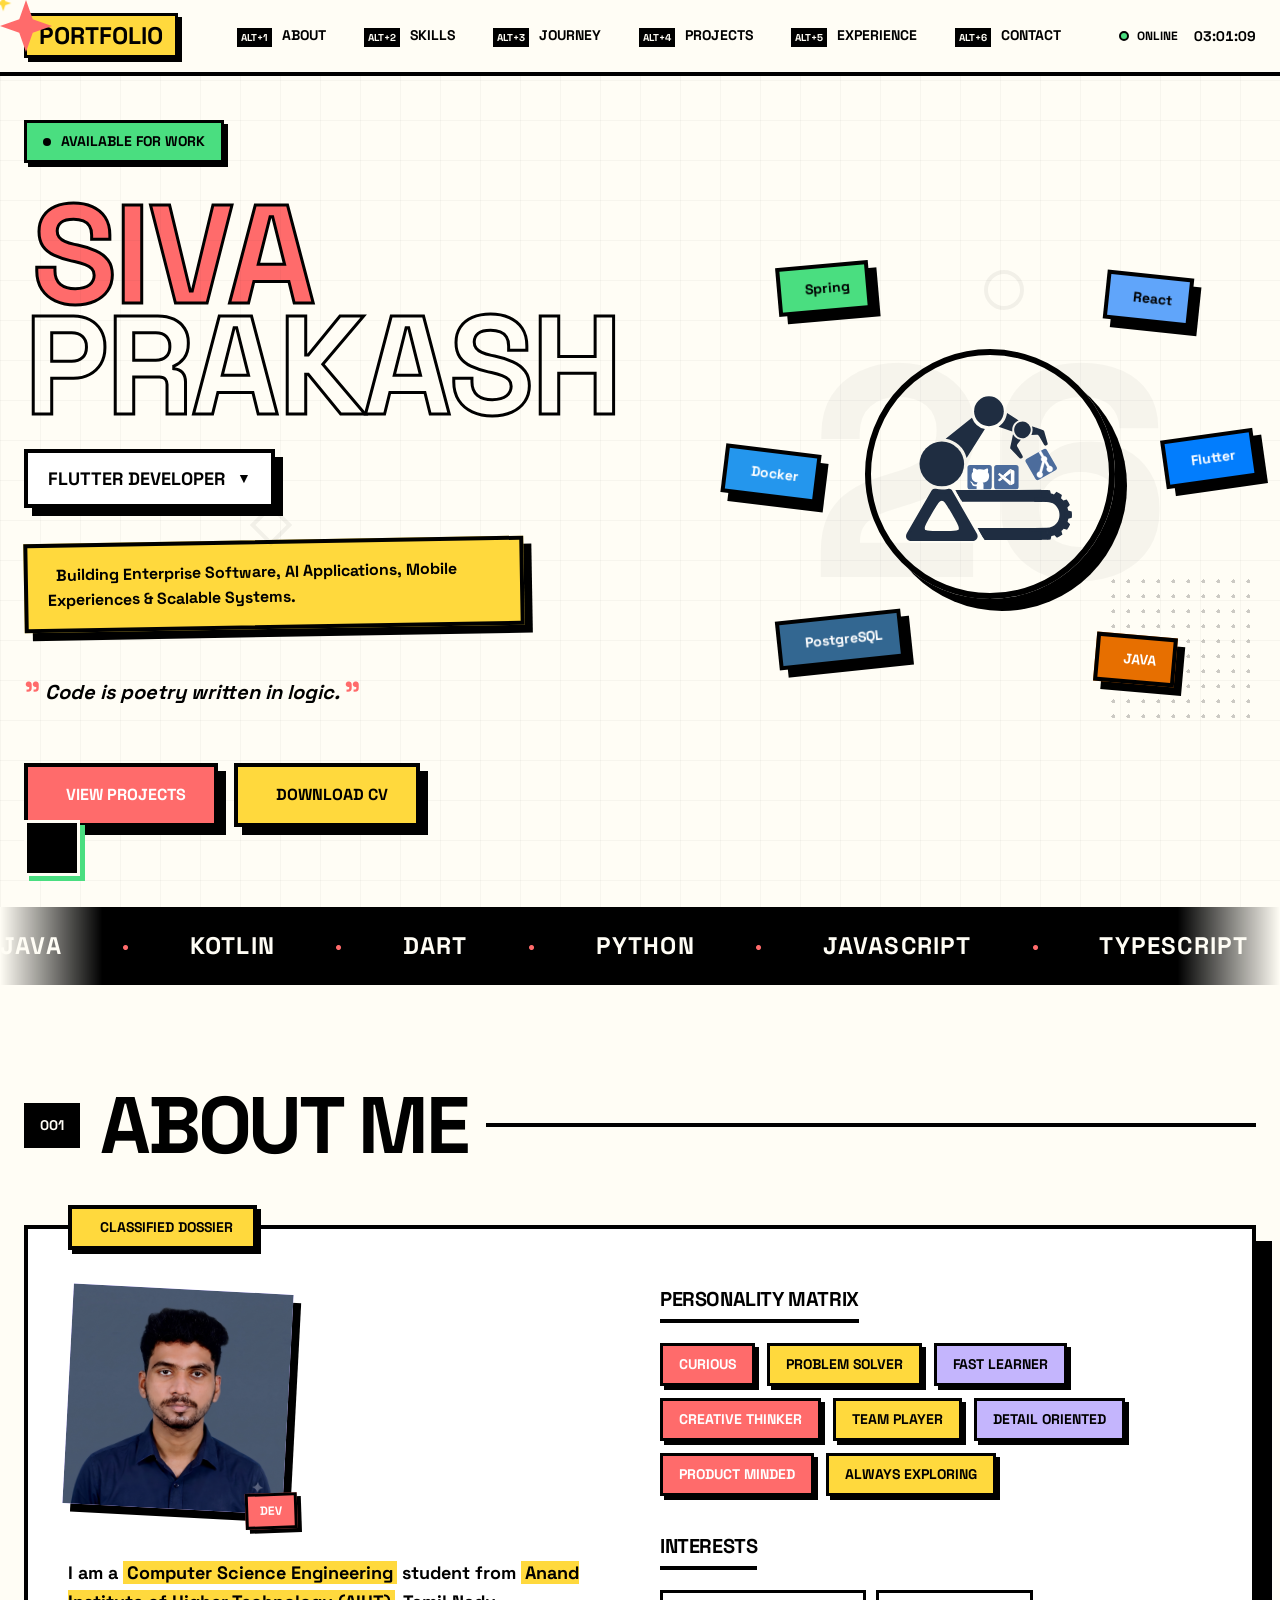
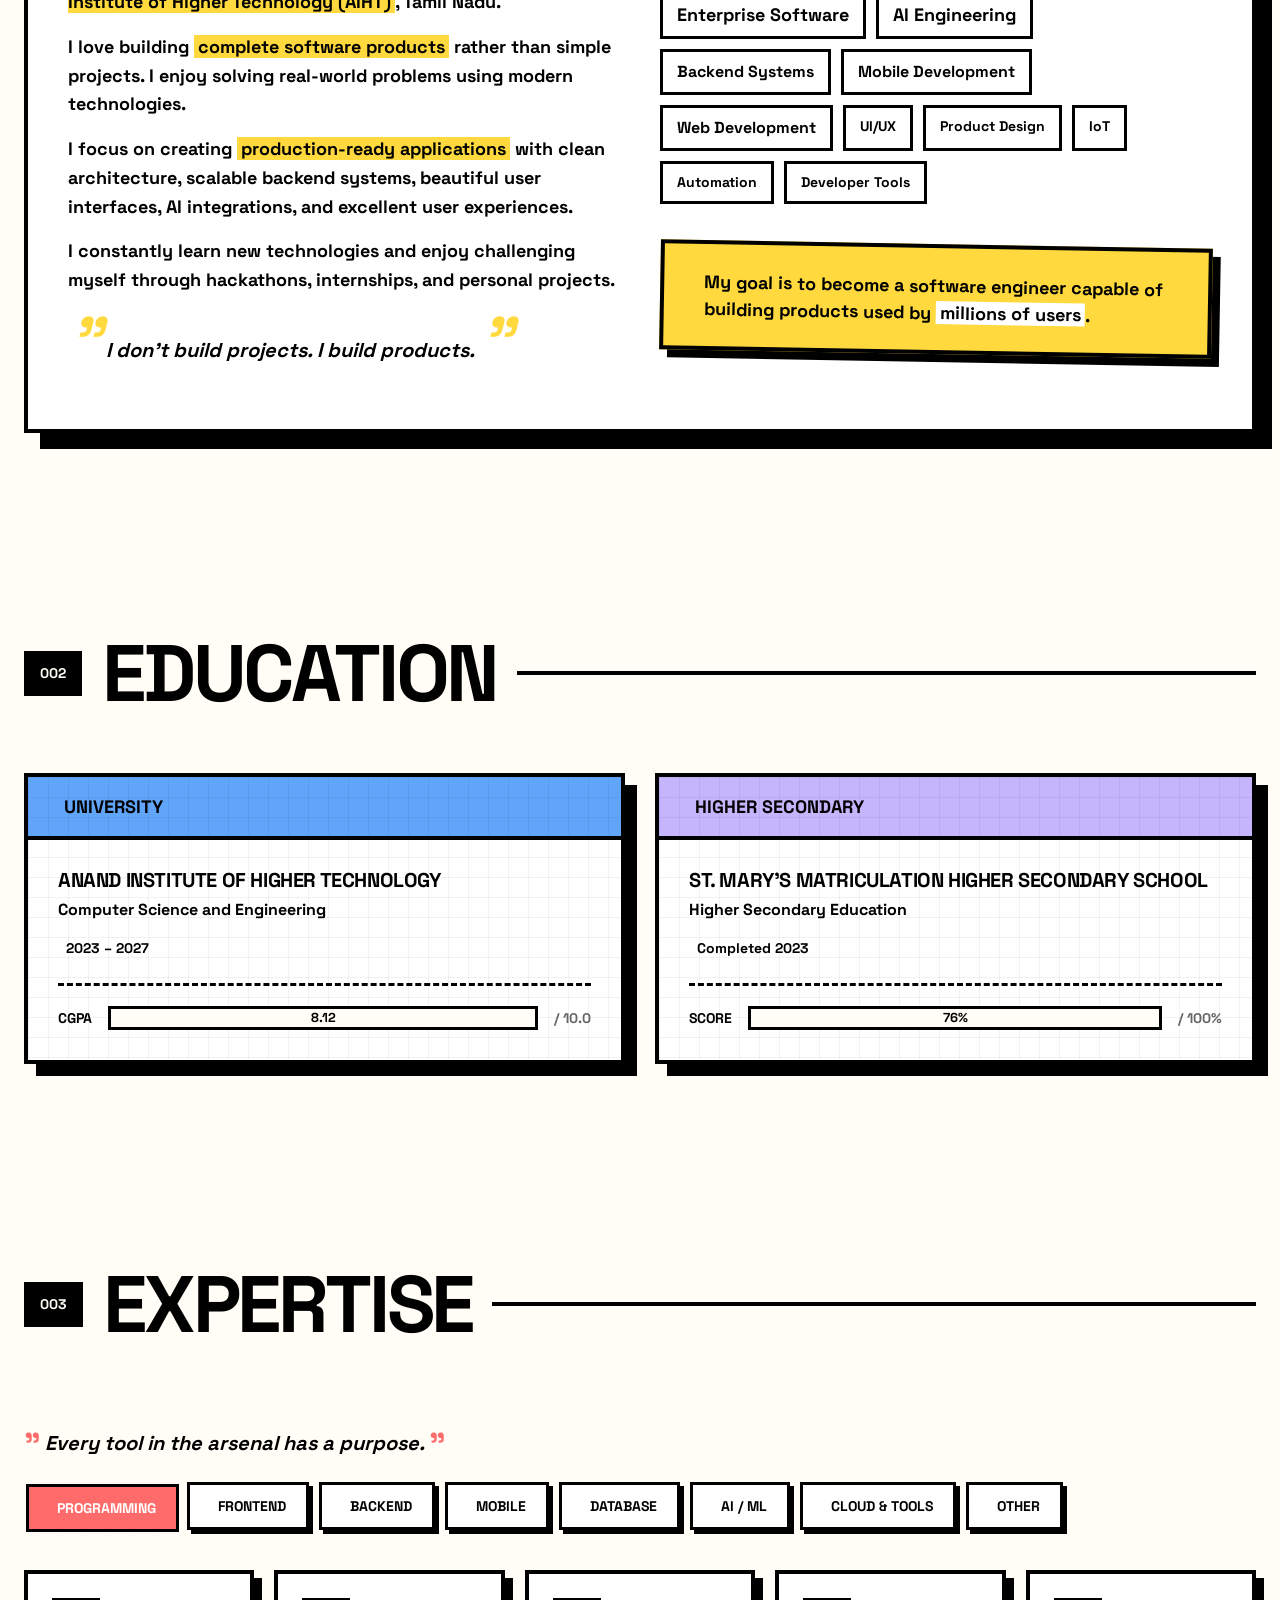
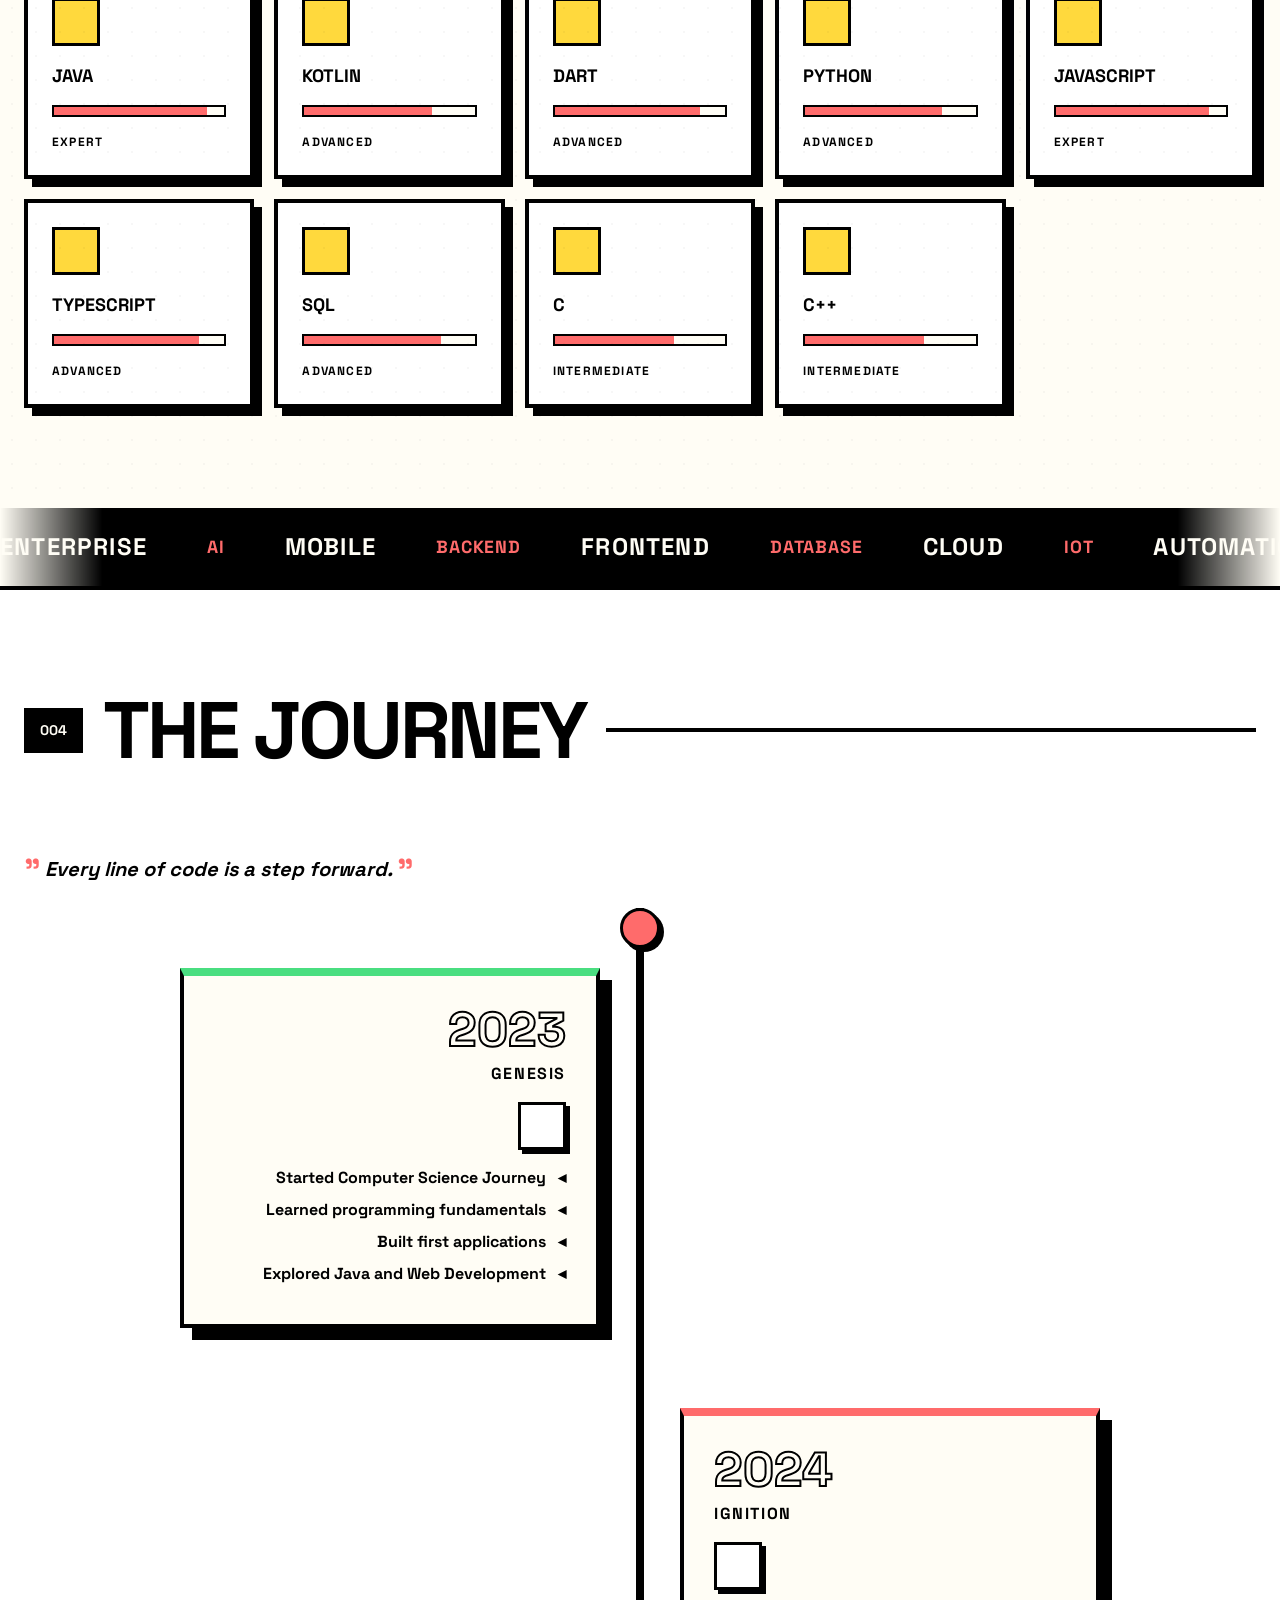
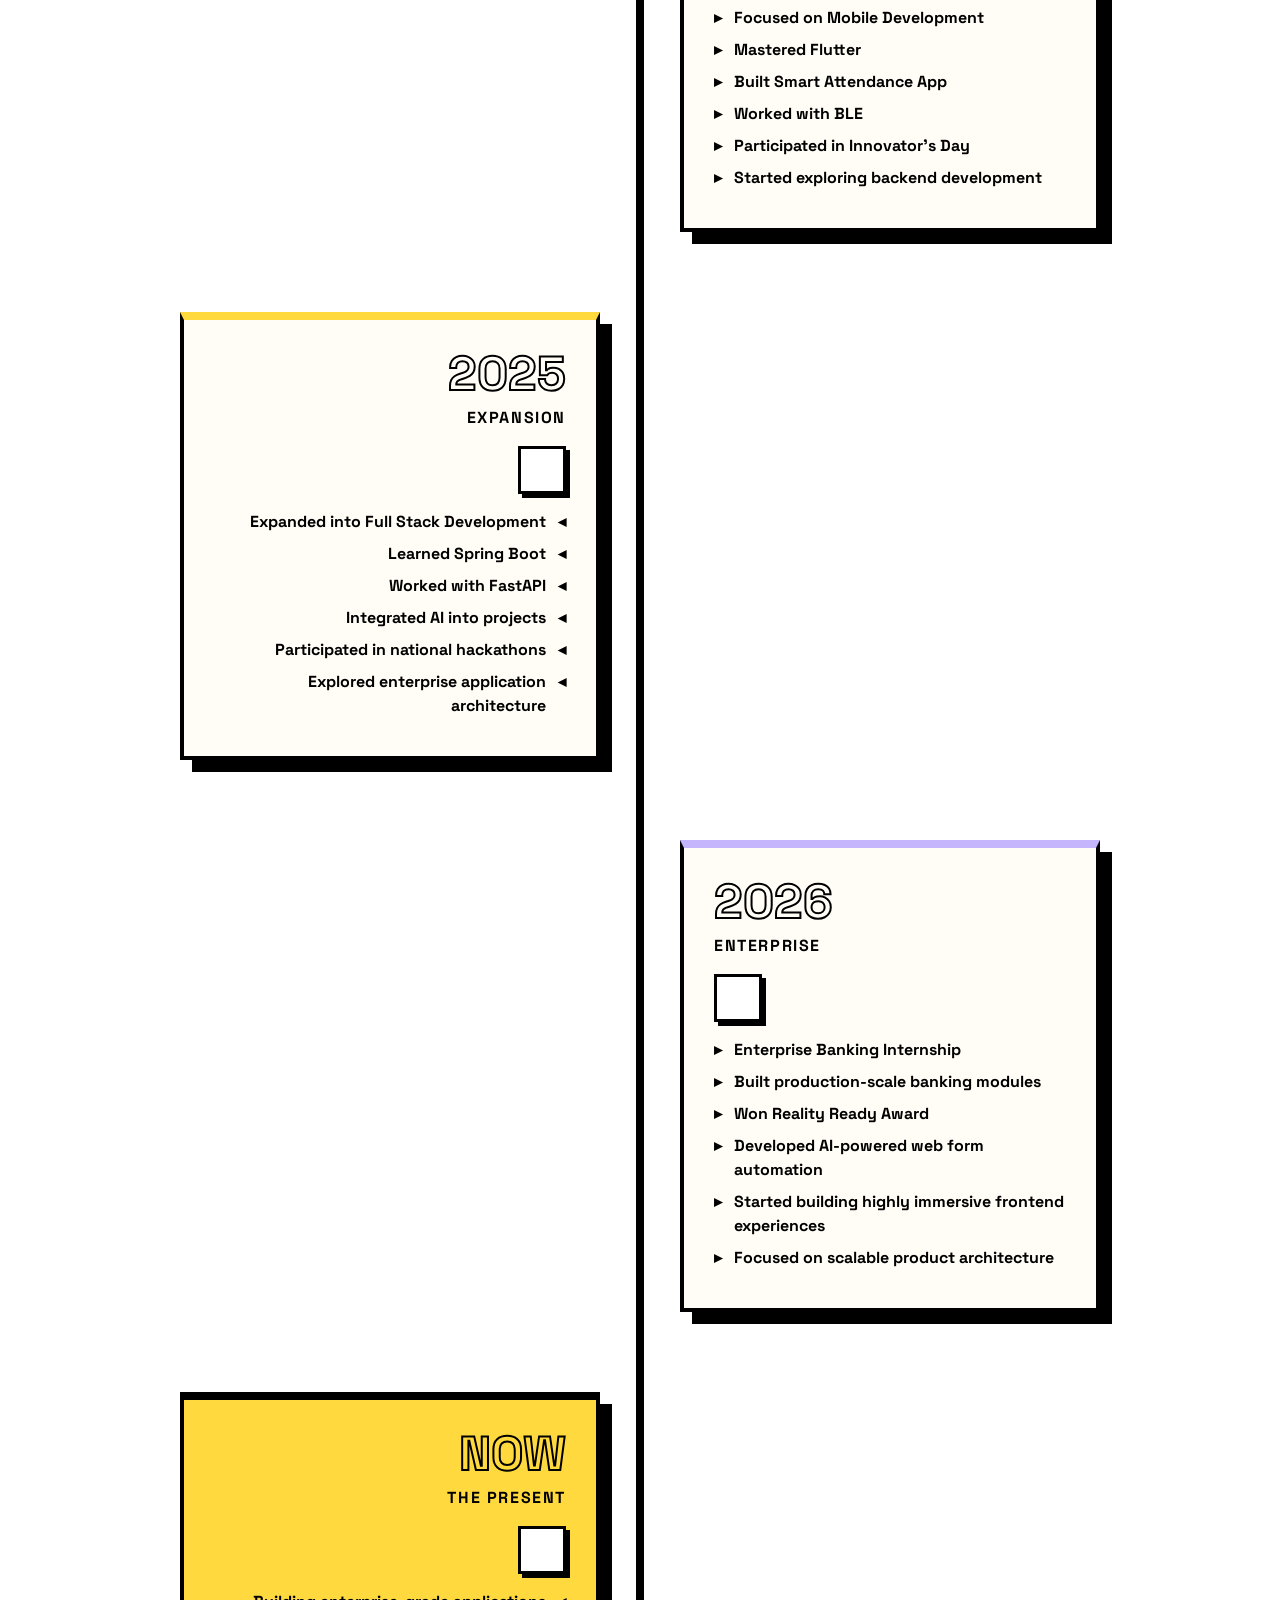
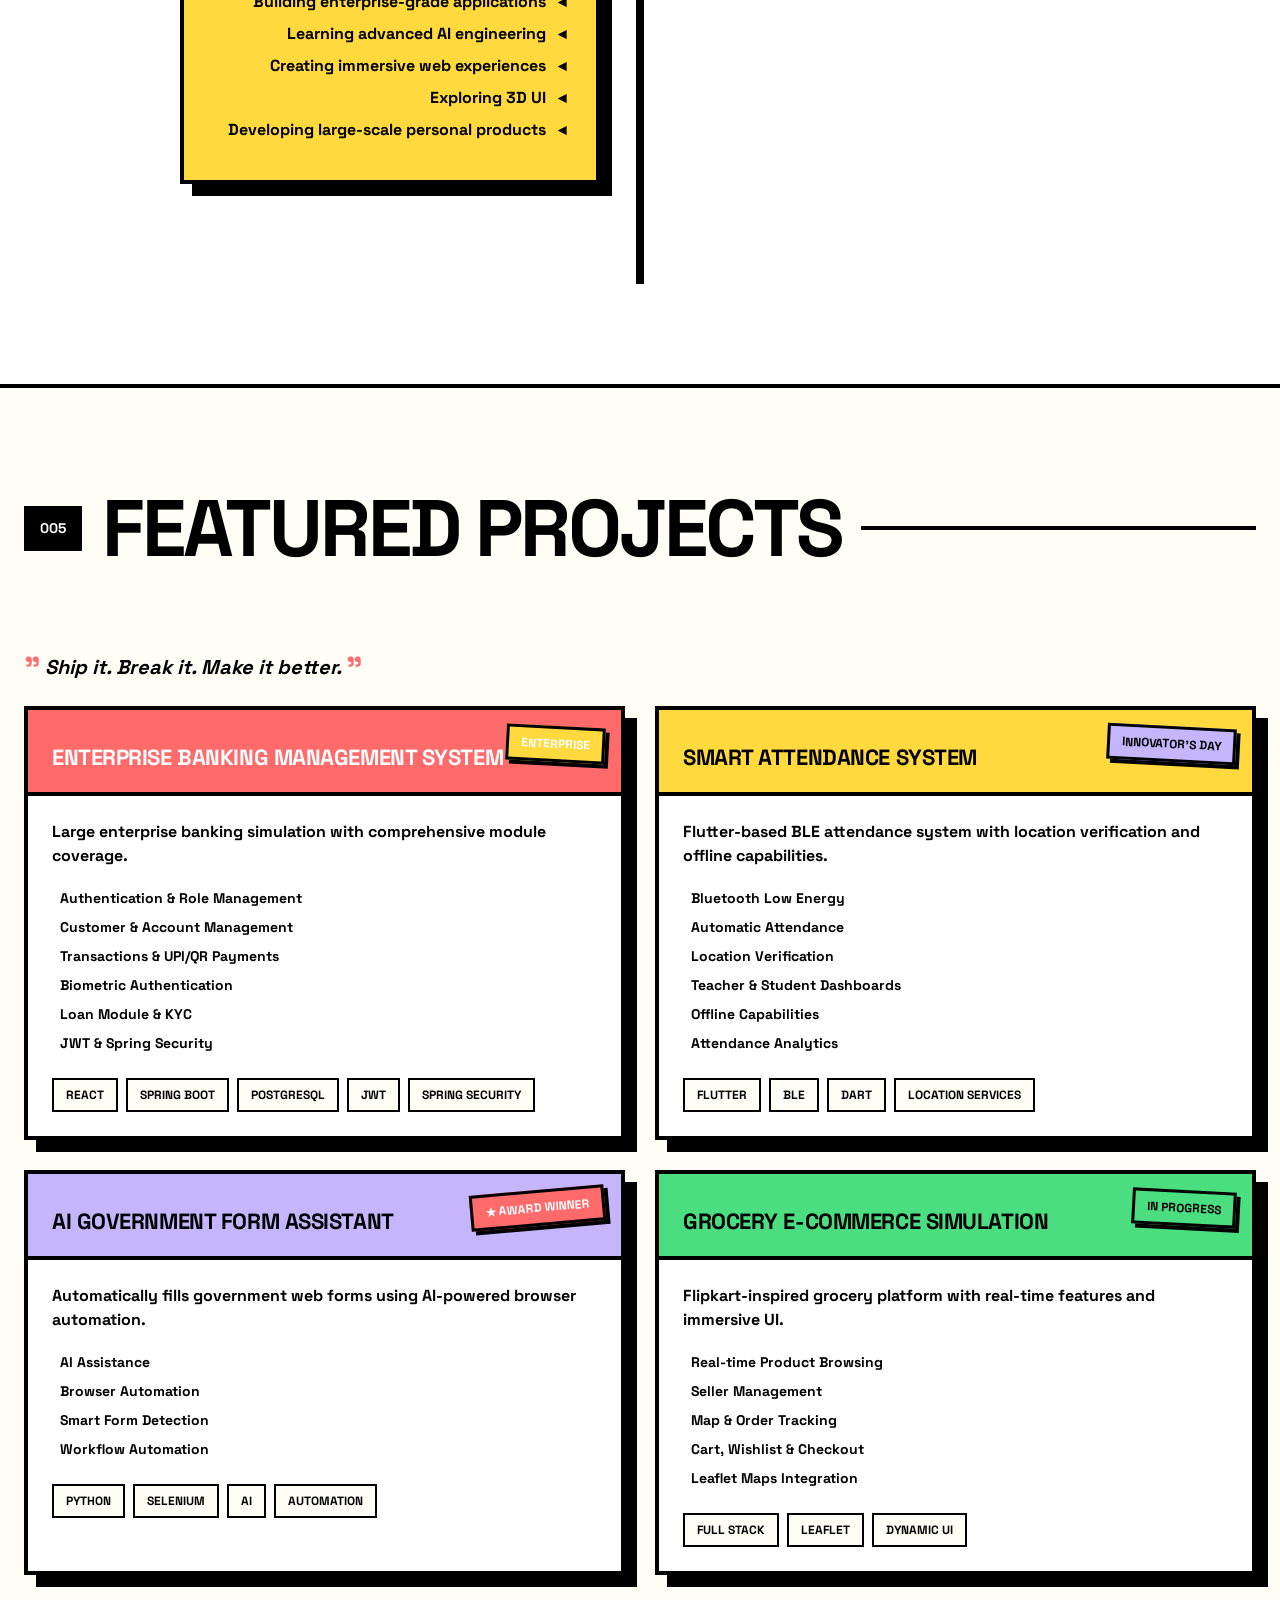
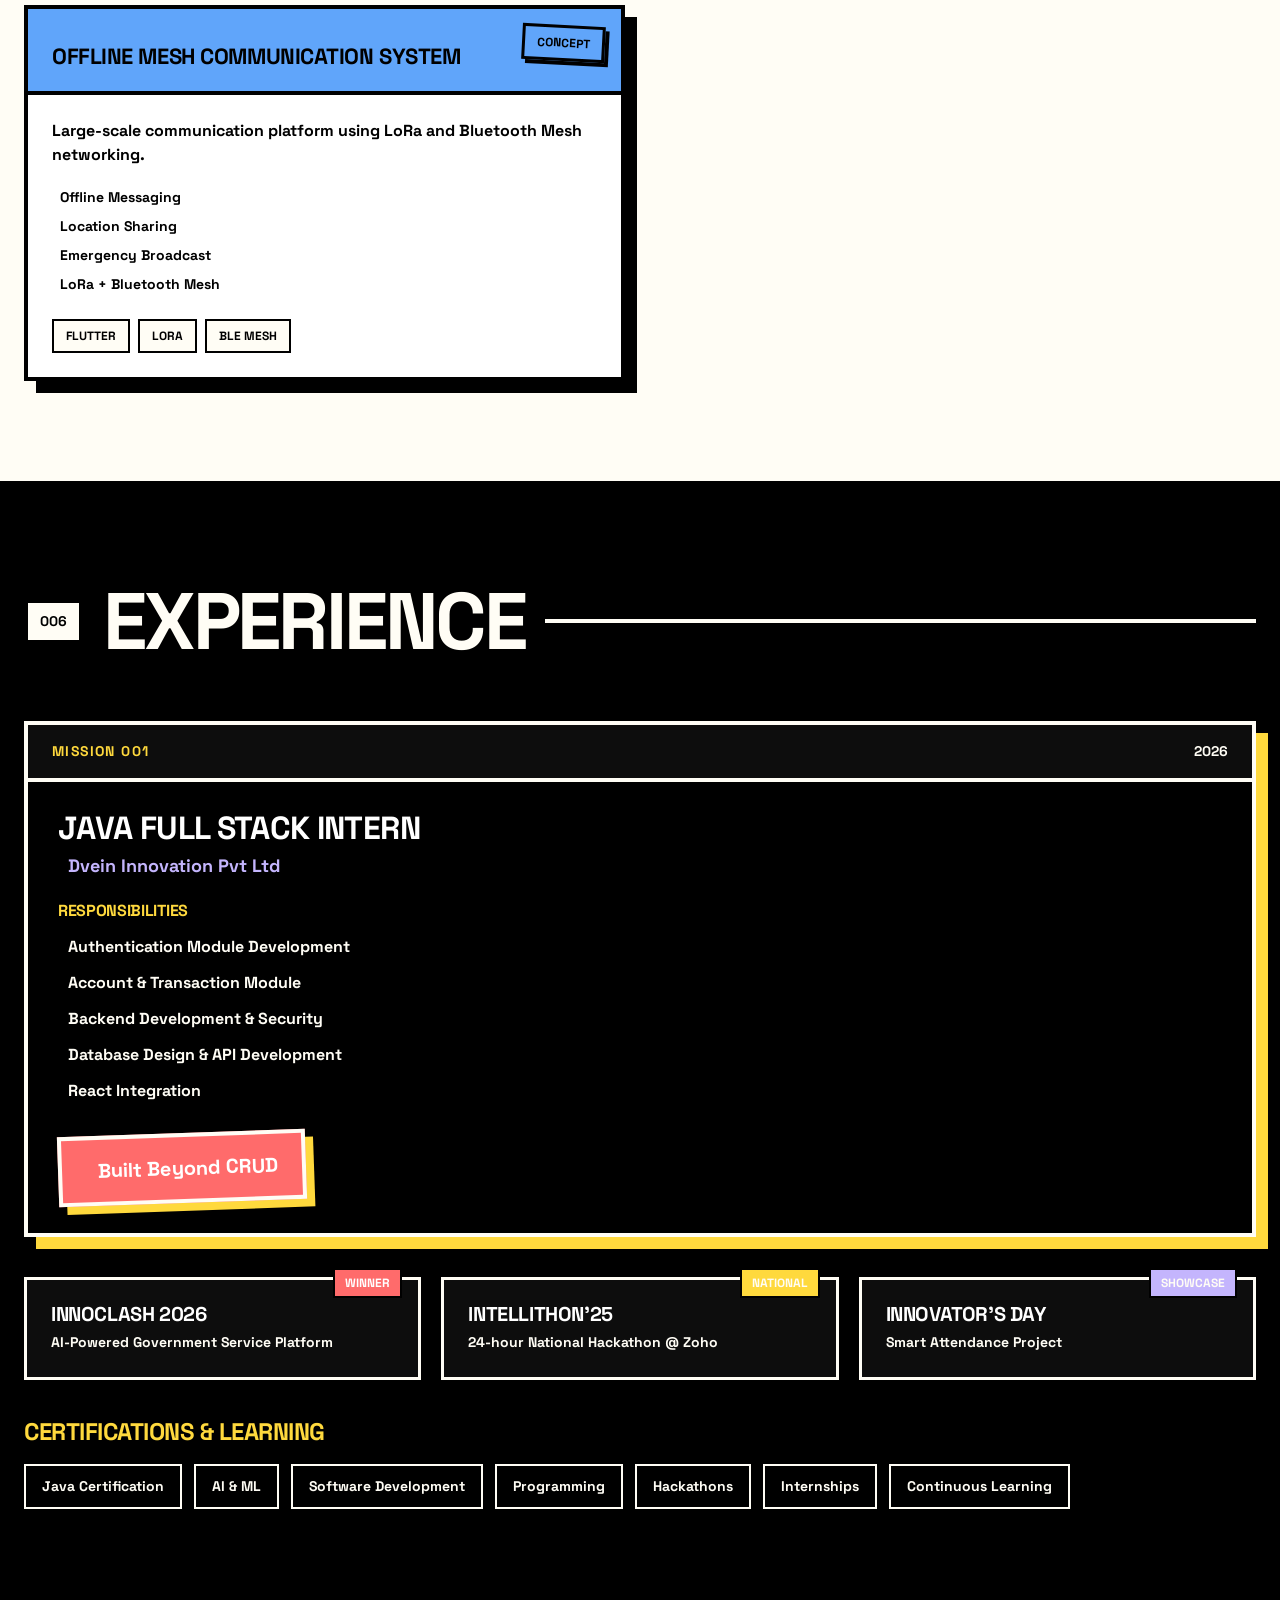
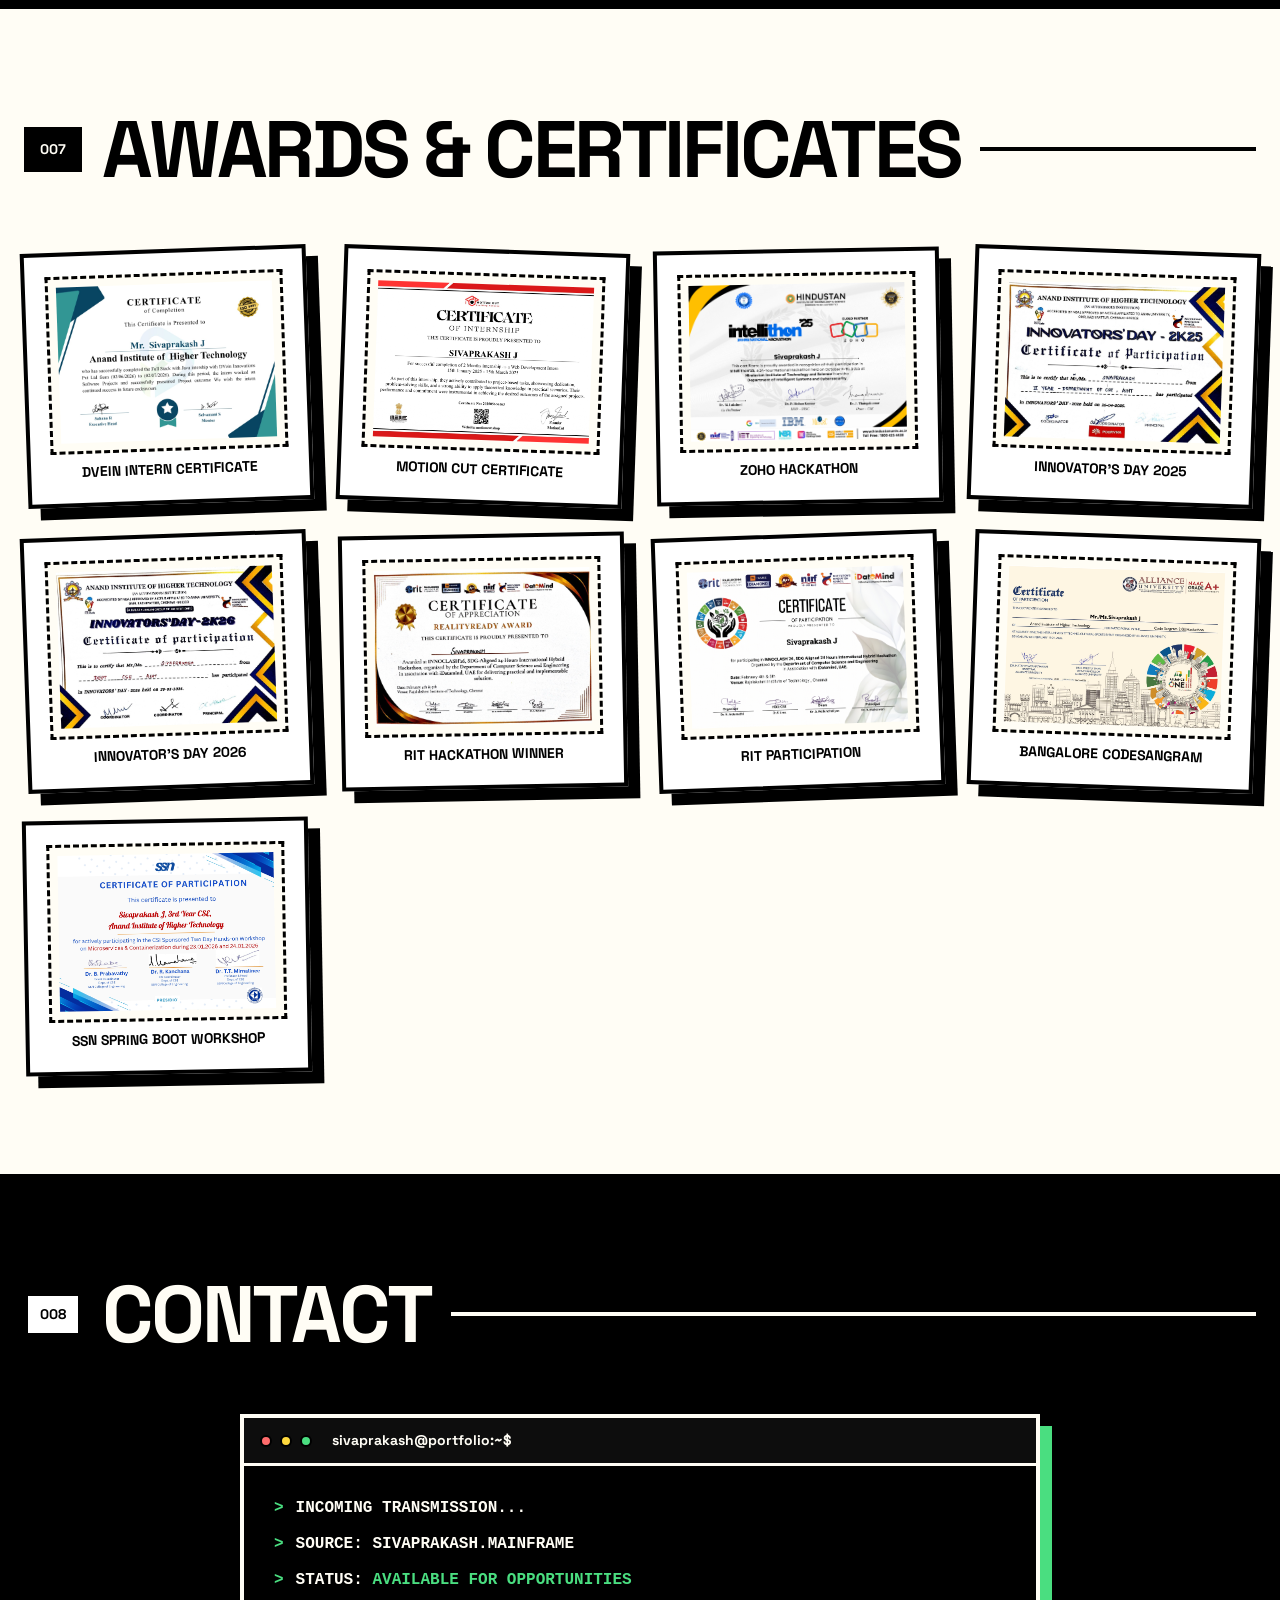
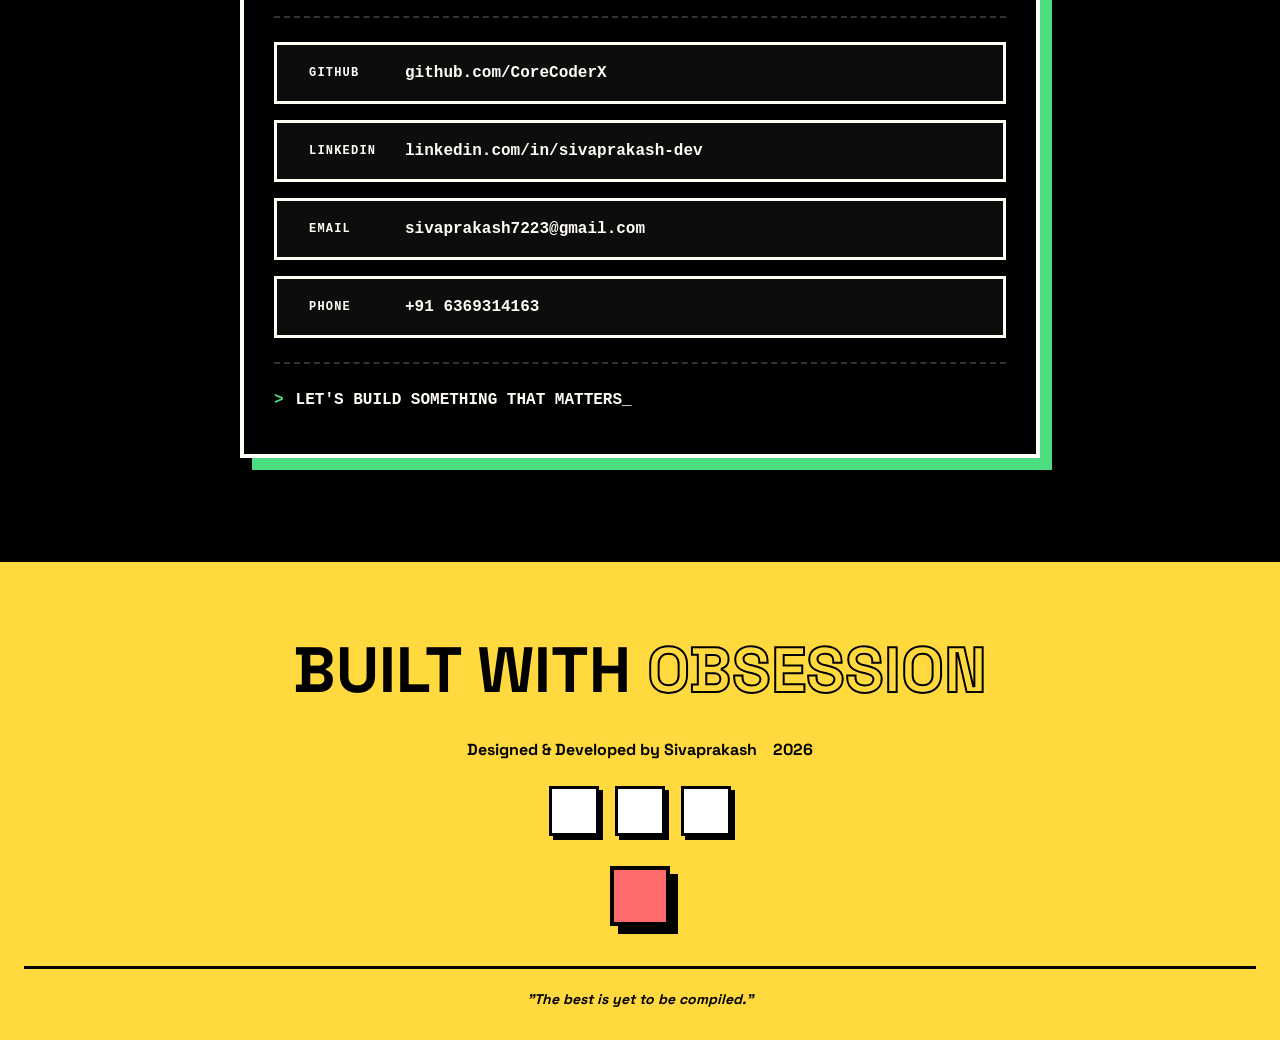
==== commit c553b4b0: "CV updated" ====
--- a/index.html
+++ b/index.html
@@ -170,7 +170,7 @@
                                 <span class="iconify" data-icon="mdi:folder-open" data-width="20"></span>
                                 VIEW PROJECTS
                             </a>
-                            <a href="assets/docs/Sivaprakash_Resume_org.pdf" download="Sivaprakash_Resume.pdf" class="btn btn-secondary">
+                            <a href="assets/docs/Sivaprakash_Resume.pdf" download="Sivaprakash_Resume.pdf" class="btn btn-secondary">
                                 <span class="iconify" data-icon="mdi:download" data-width="20"></span>
                                 DOWNLOAD CV
                             </a>
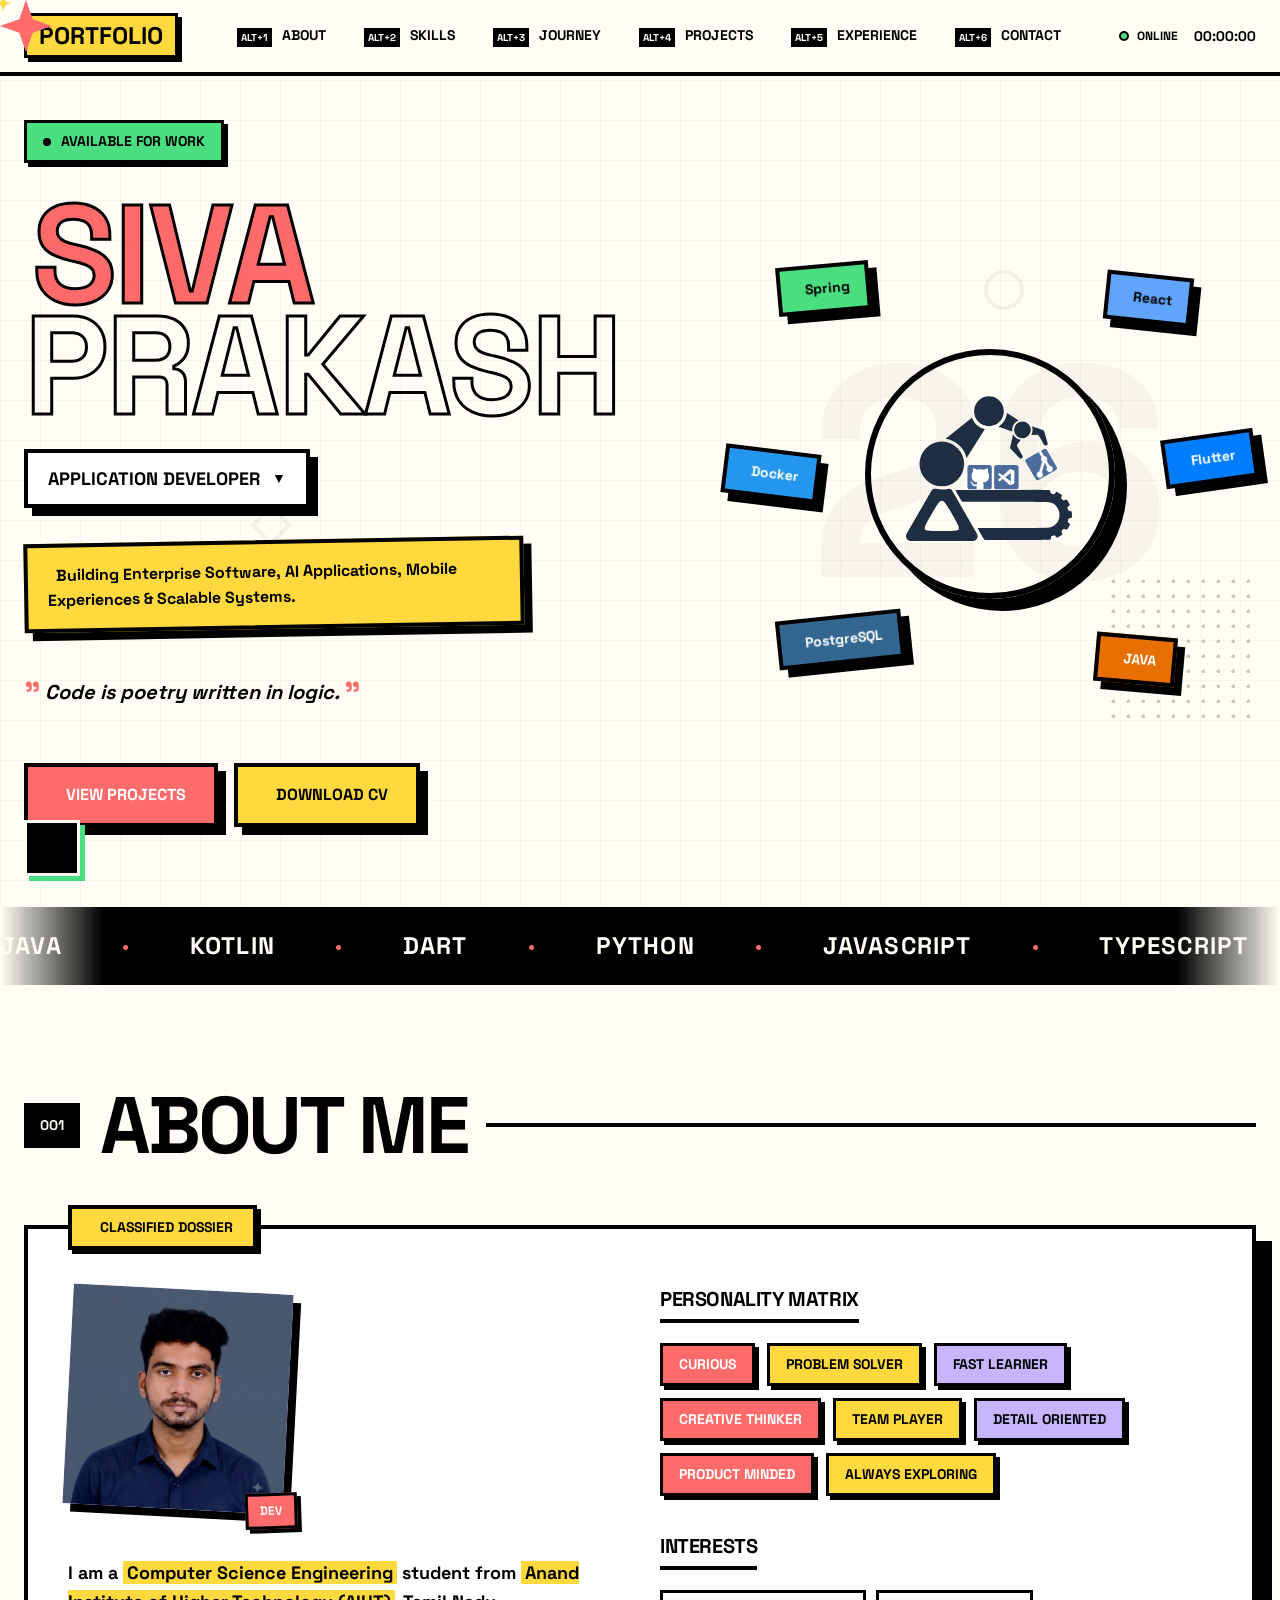
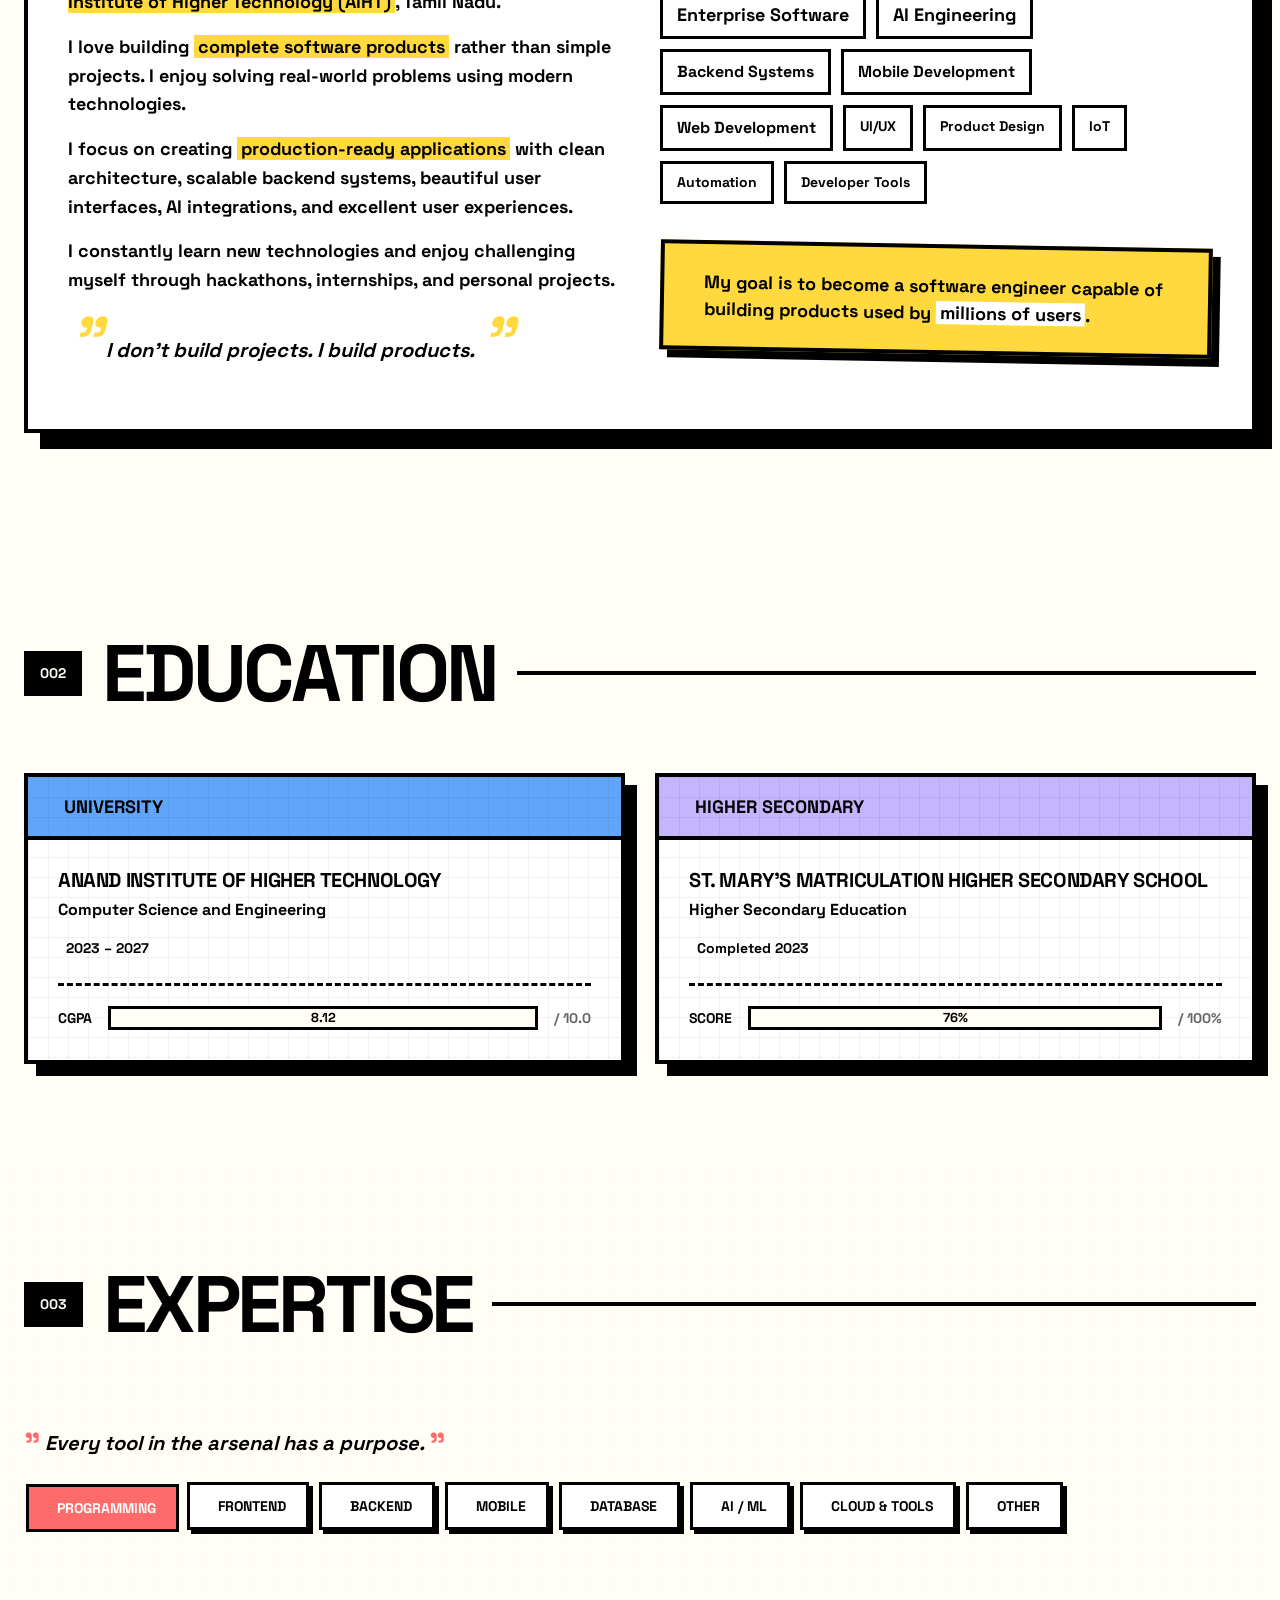
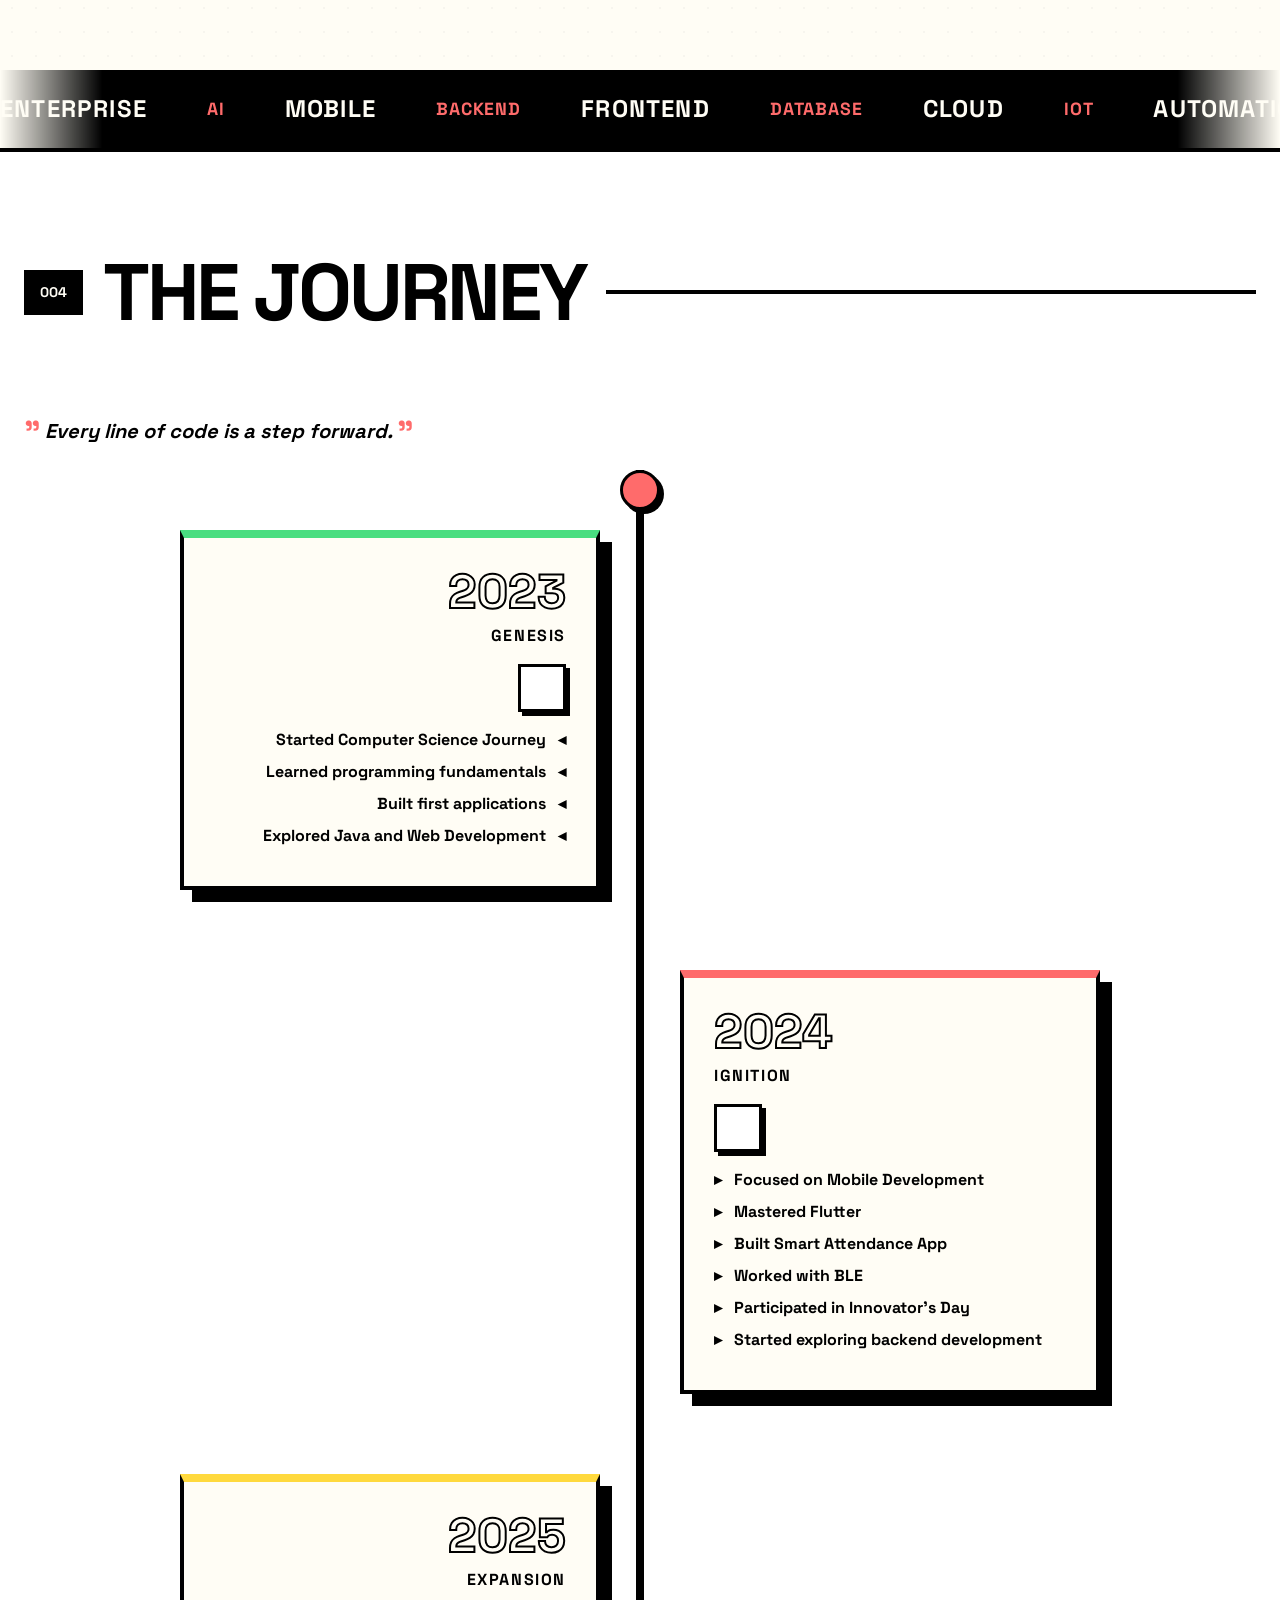
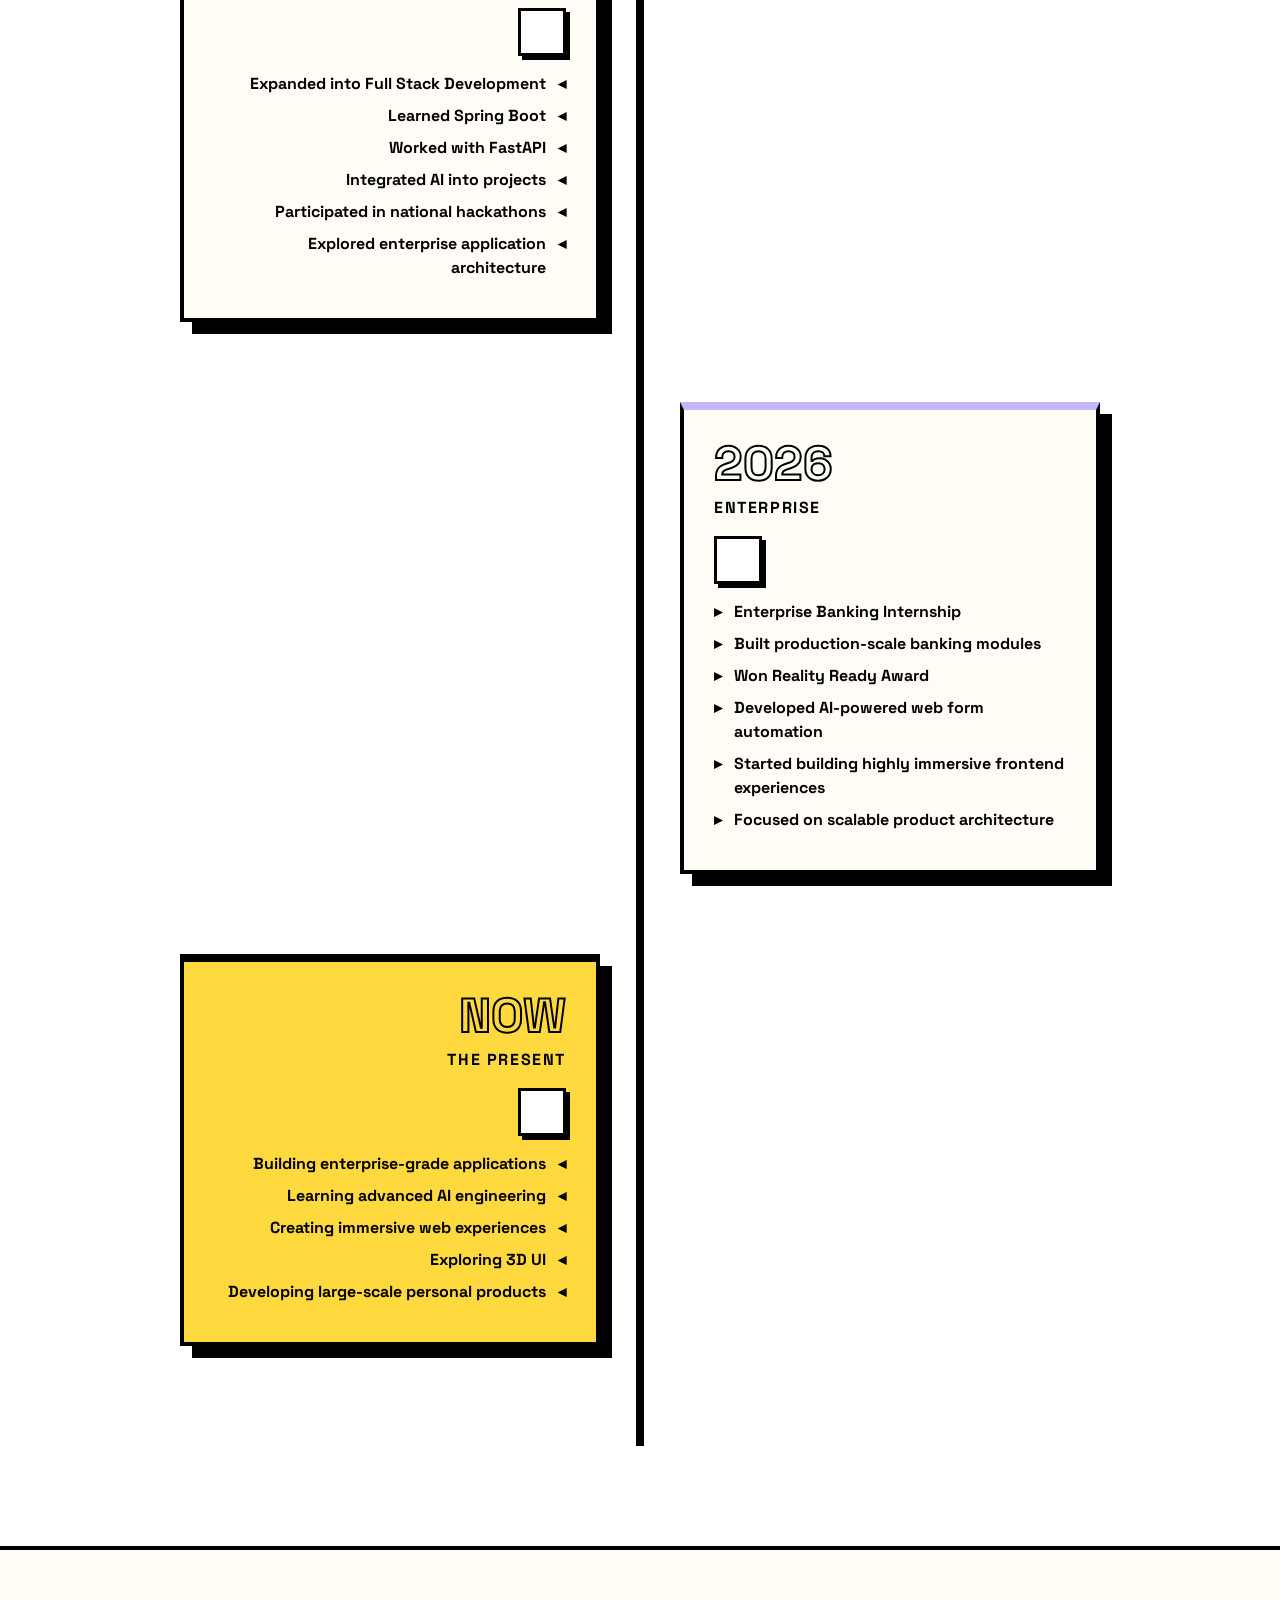
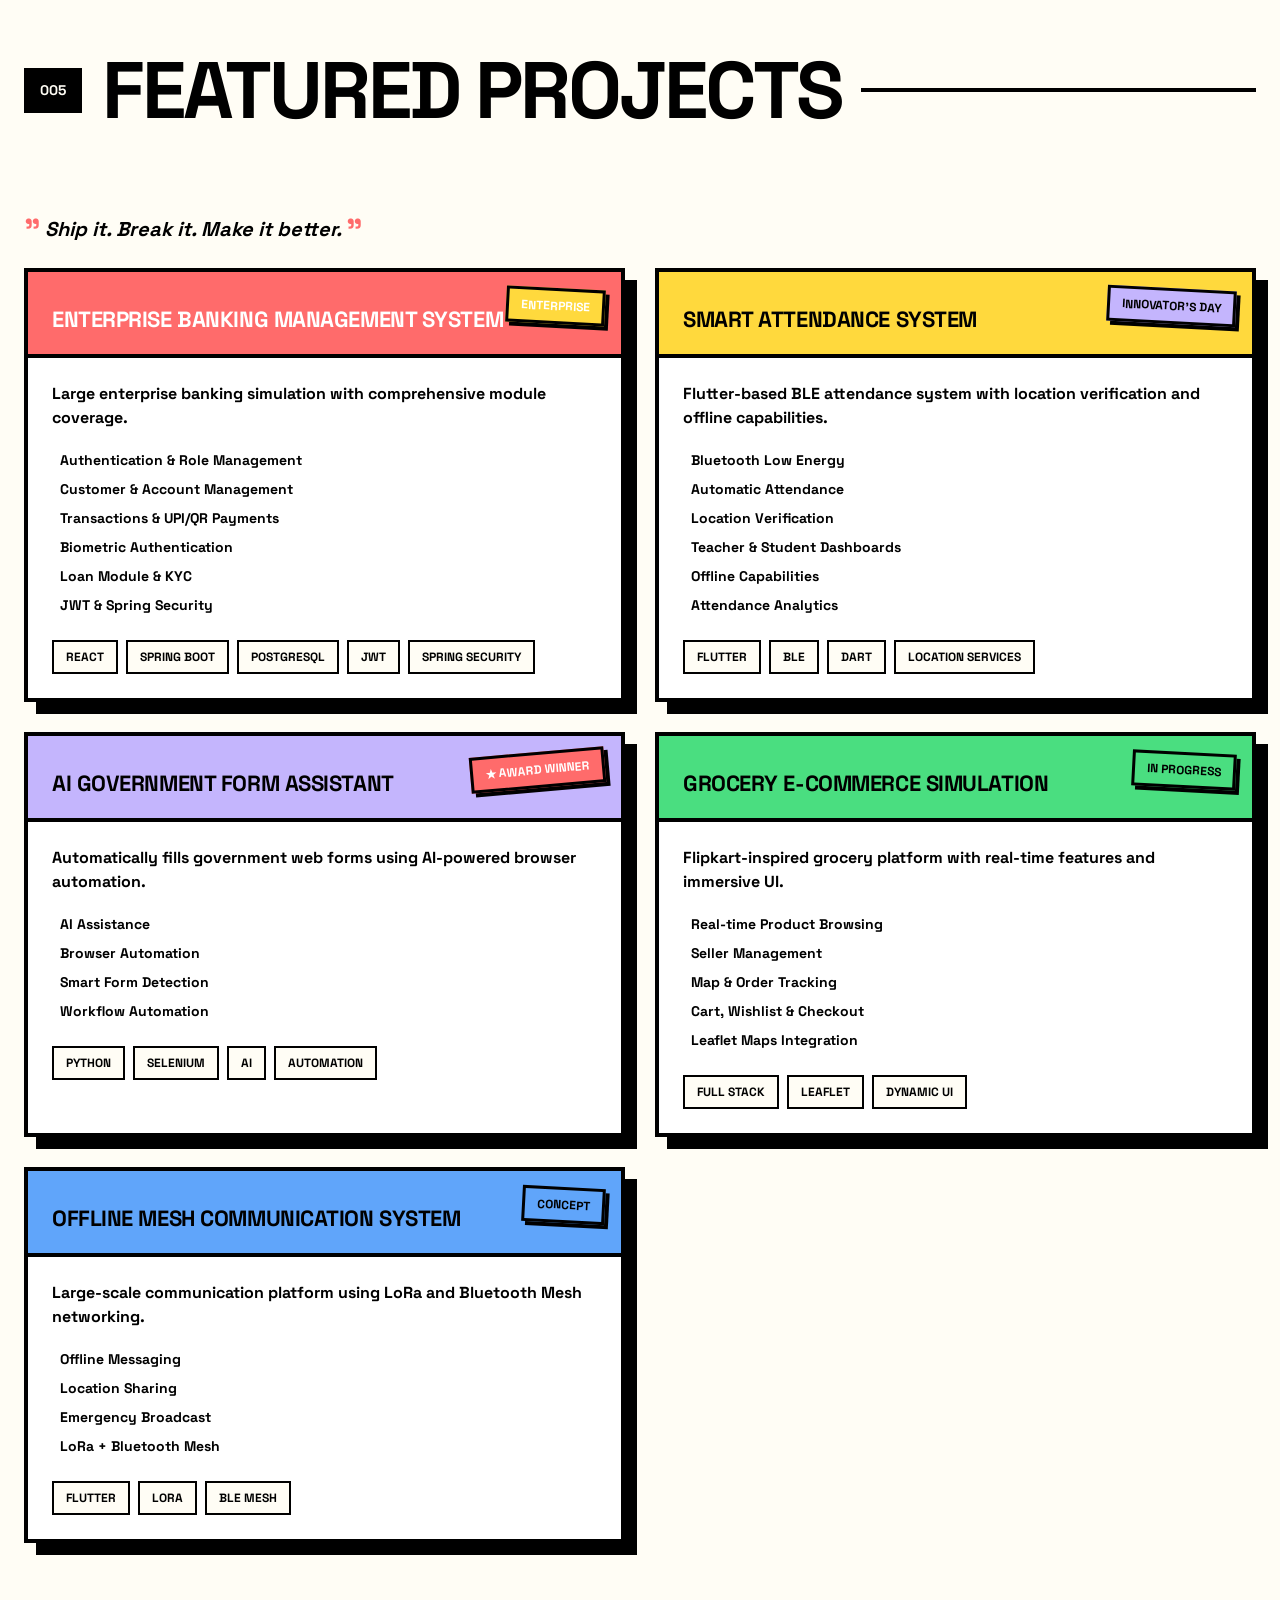
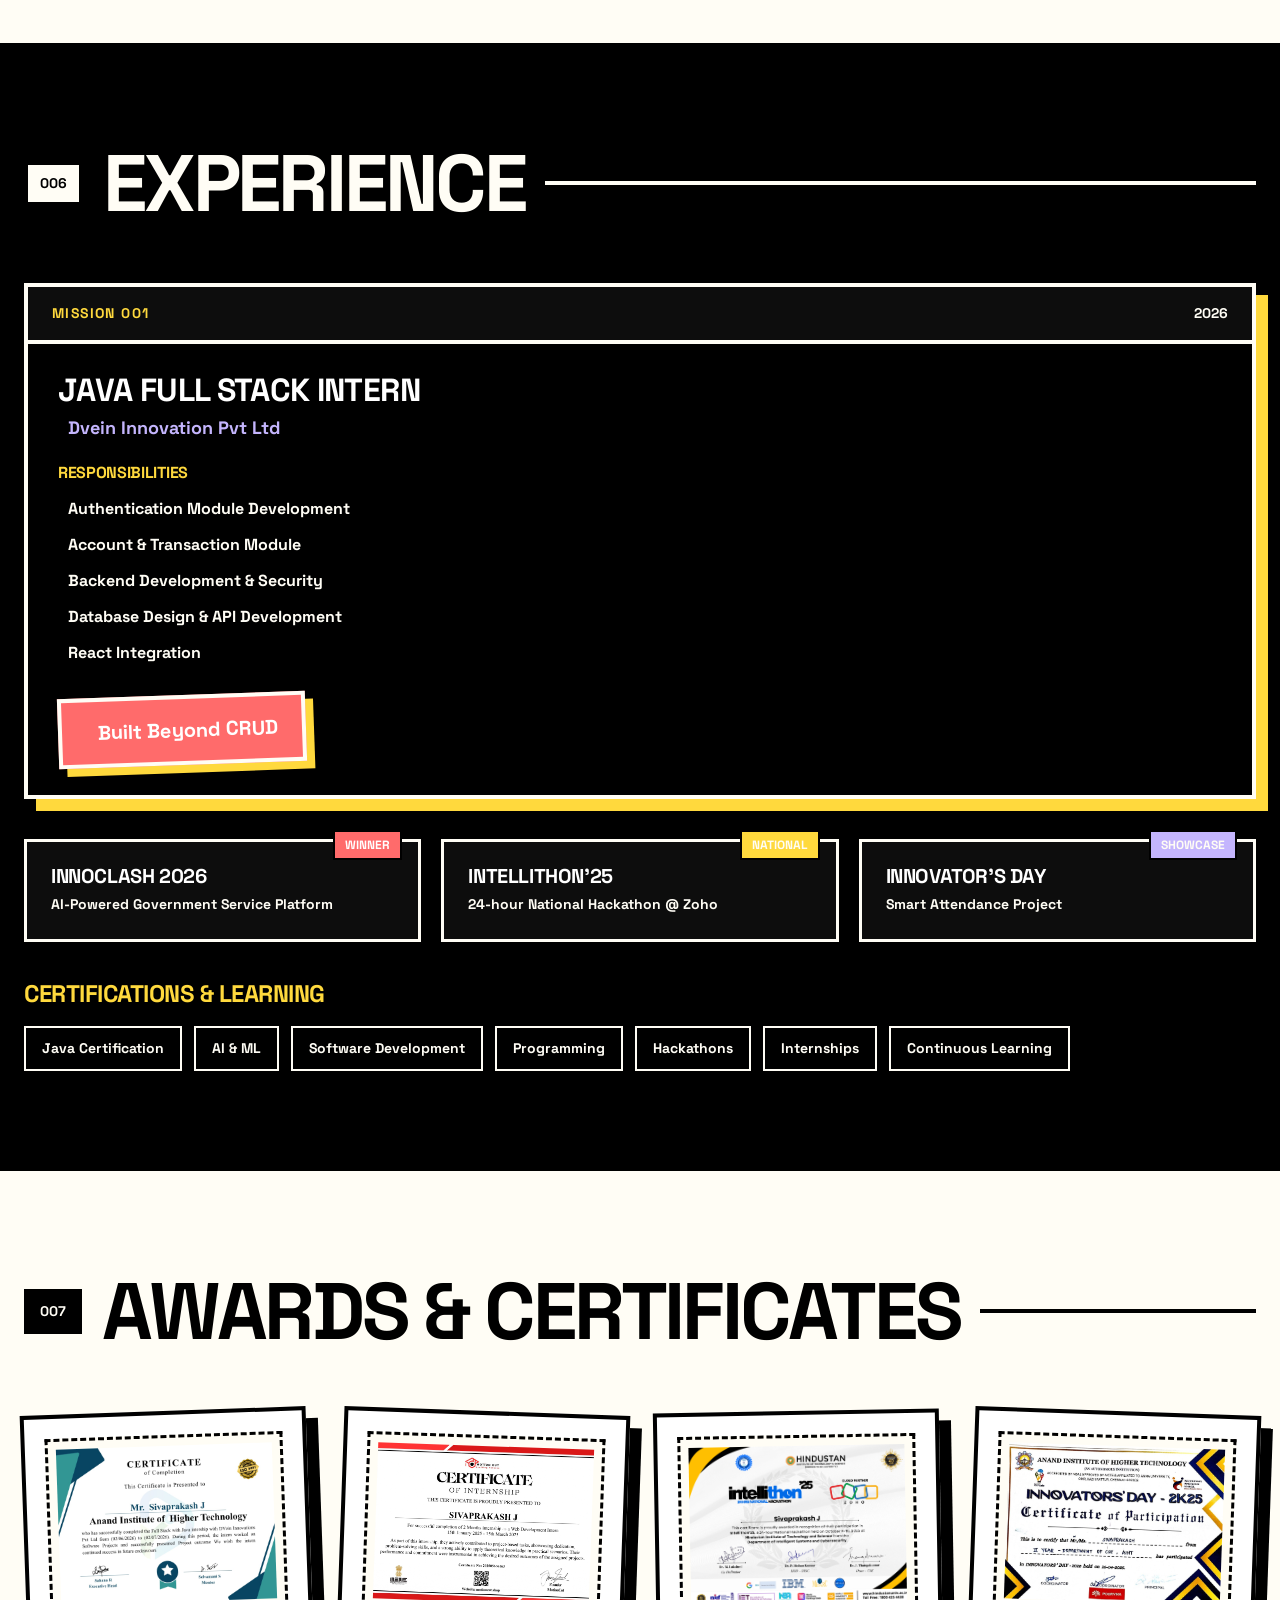
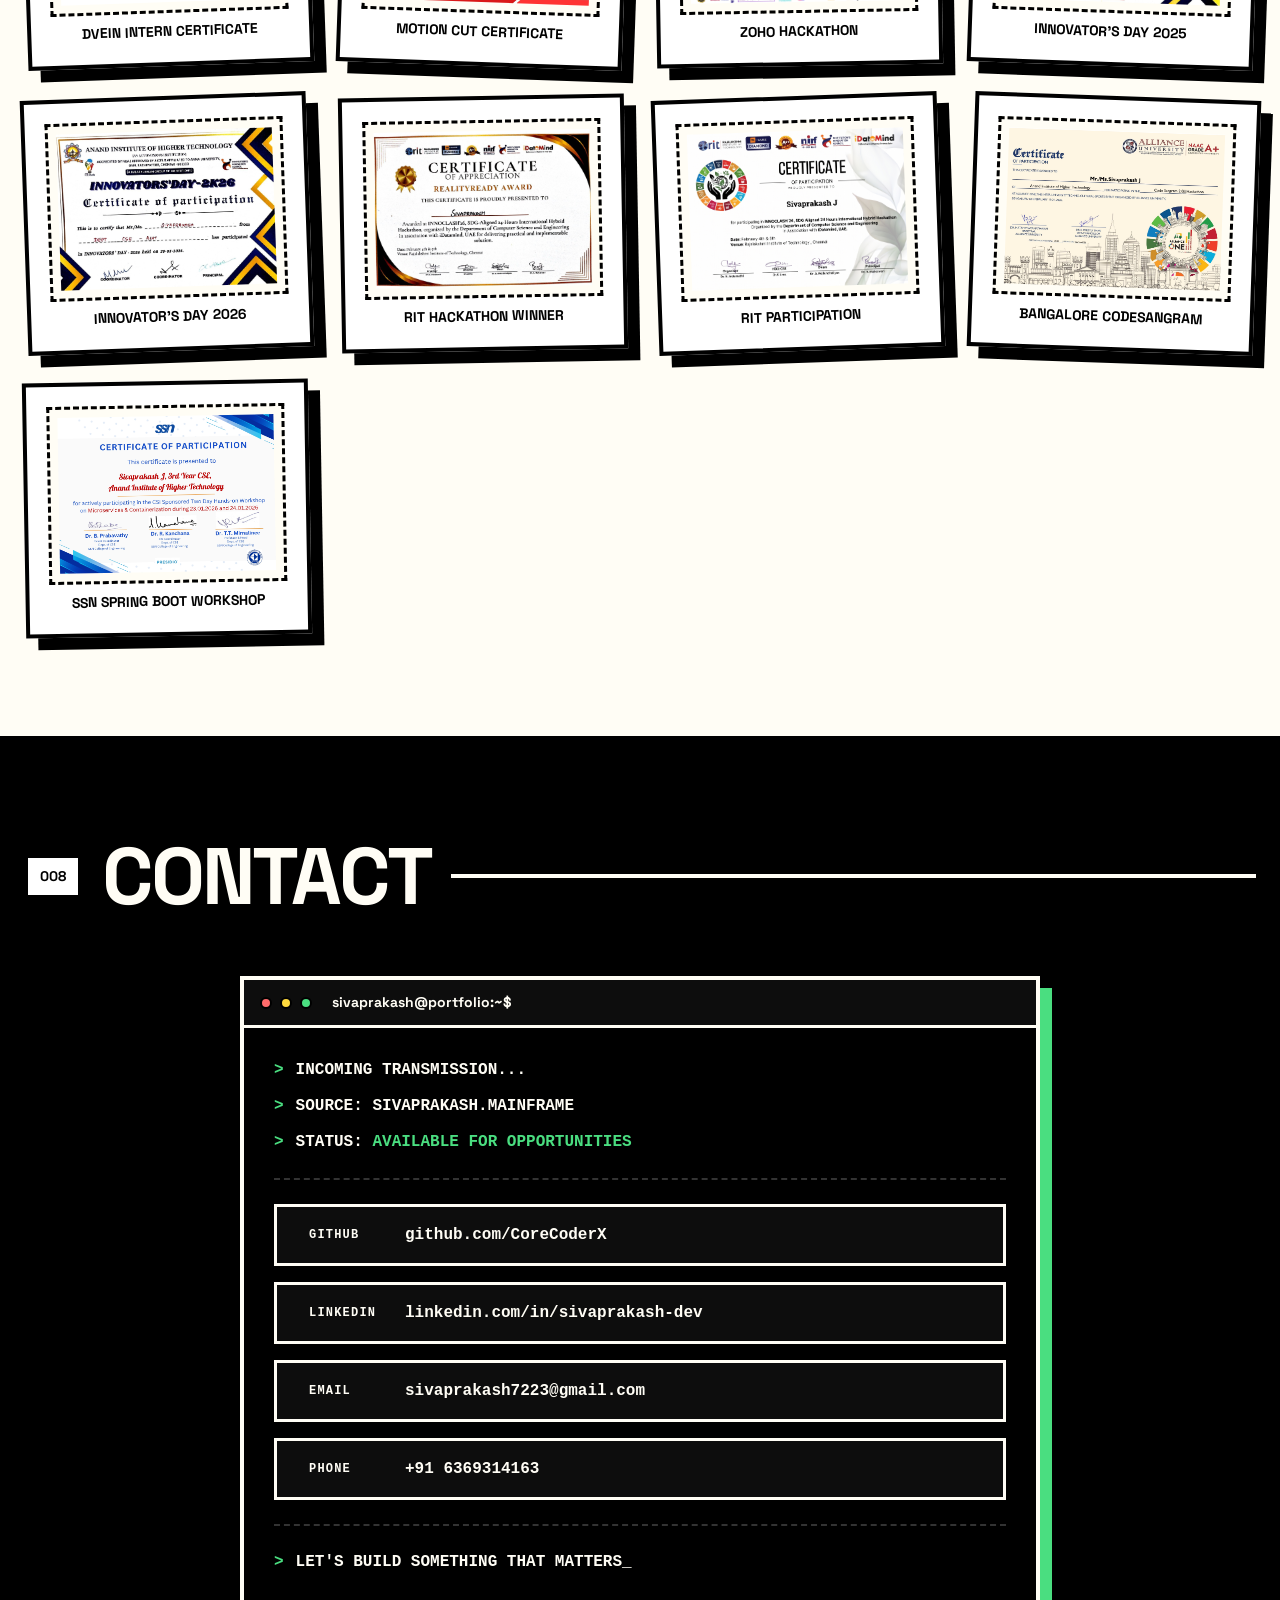
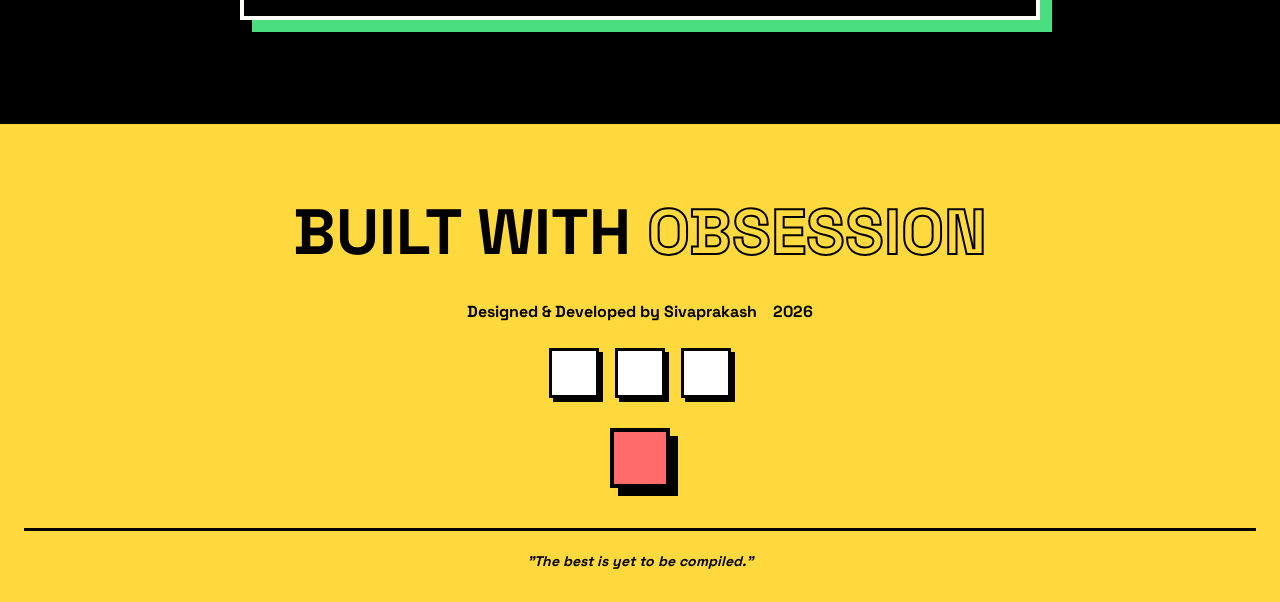
==== commit e590ced7: "welcome terminal removed" ====
--- a/index.html
+++ b/index.html
@@ -22,22 +22,6 @@
     <link rel="stylesheet" href="style.css">
 </head>
 <body>
-    <!-- ==================== BOOT SEQUENCE ==================== -->
-    <div id="boot-screen" class="boot-screen">
-        <div class="boot-content">
-            <div class="boot-logo">
-                <span class="boot-bracket">&gt;</span> PORTFOLIO
-            </div>
-            <div class="boot-lines" id="boot-lines">
-                <!-- Lines injected by JS -->
-            </div>
-            <div class="boot-progress">
-                <div class="boot-progress-bar" id="boot-progress-bar"></div>
-            </div>
-            <button class="boot-skip" id="boot-skip">SKIP &gt;&gt;</button>
-        </div>
-    </div>
-
     <!-- ==================== CUSTOM CURSOR ==================== -->
     <div class="cursor-dot" id="cursor-dot"></div>
     <div class="cursor-ring" id="cursor-ring"></div>
--- a/style.css
+++ b/style.css
@@ -270,77 +270,6 @@
 }
 
 /* =========================================
-   4. BOOT SCREEN
-   ========================================= */
-.boot-screen {
-    position: fixed;
-    inset: 0;
-    background: var(--fg-black);
-    color: var(--accent-green);
-    z-index: 9999;
-    display: flex;
-    align-items: center;
-    justify-content: center;
-    font-family: monospace;
-}
-
-.boot-content {
-    width: 90%;
-    max-width: 600px;
-    padding: 20px;
-}
-
-.boot-logo {
-    font-size: clamp(24px, 6vw, 32px);
-    font-weight: 900;
-    color: var(--white);
-    margin-bottom: 30px;
-    font-family: var(--font-main);
-}
-
-.boot-bracket { color: var(--accent-green); }
-
-.boot-lines {
-    font-size: clamp(12px, 2.5vw, 14px);
-    line-height: 2;
-    margin-bottom: 30px;
-    min-height: 150px;
-}
-
-.boot-line { opacity: 0; transform: translateX(-10px); }
-.boot-line.visible { opacity: 1; transform: translateX(0); transition: all 0.2s; }
-.boot-line .ok { color: var(--accent-green); }
-.boot-line .fail { color: var(--accent-red); }
-
-.boot-progress {
-    width: 100%;
-    height: 20px;
-    border: 3px solid var(--white);
-    background: transparent;
-    margin-bottom: 20px;
-}
-
-.boot-progress-bar {
-    height: 100%;
-    width: 0%;
-    background: var(--accent-green);
-    transition: width 0.1s linear;
-}
-
-.boot-skip {
-    color: var(--white);
-    font-family: var(--font-main);
-    font-weight: 900;
-    font-size: 14px;
-    text-transform: uppercase;
-    border: 2px solid var(--white);
-    padding: 8px 16px;
-    transition: all 0.1s;
-}
-
-.boot-skip:hover { background: var(--white); color: var(--fg-black); }
-
-/* =========================================
    5. CUSTOM CURSOR
    ========================================= */
 /* .cursor-dot,
@@ -815,6 +744,12 @@
     }
 }
 
+@media (min-width: 768px) {
+    .mobile-footer {
+        display: none;
+    }
+}
+
 /* Scroll Progress */
 .scroll-progress {
     position: fixed;
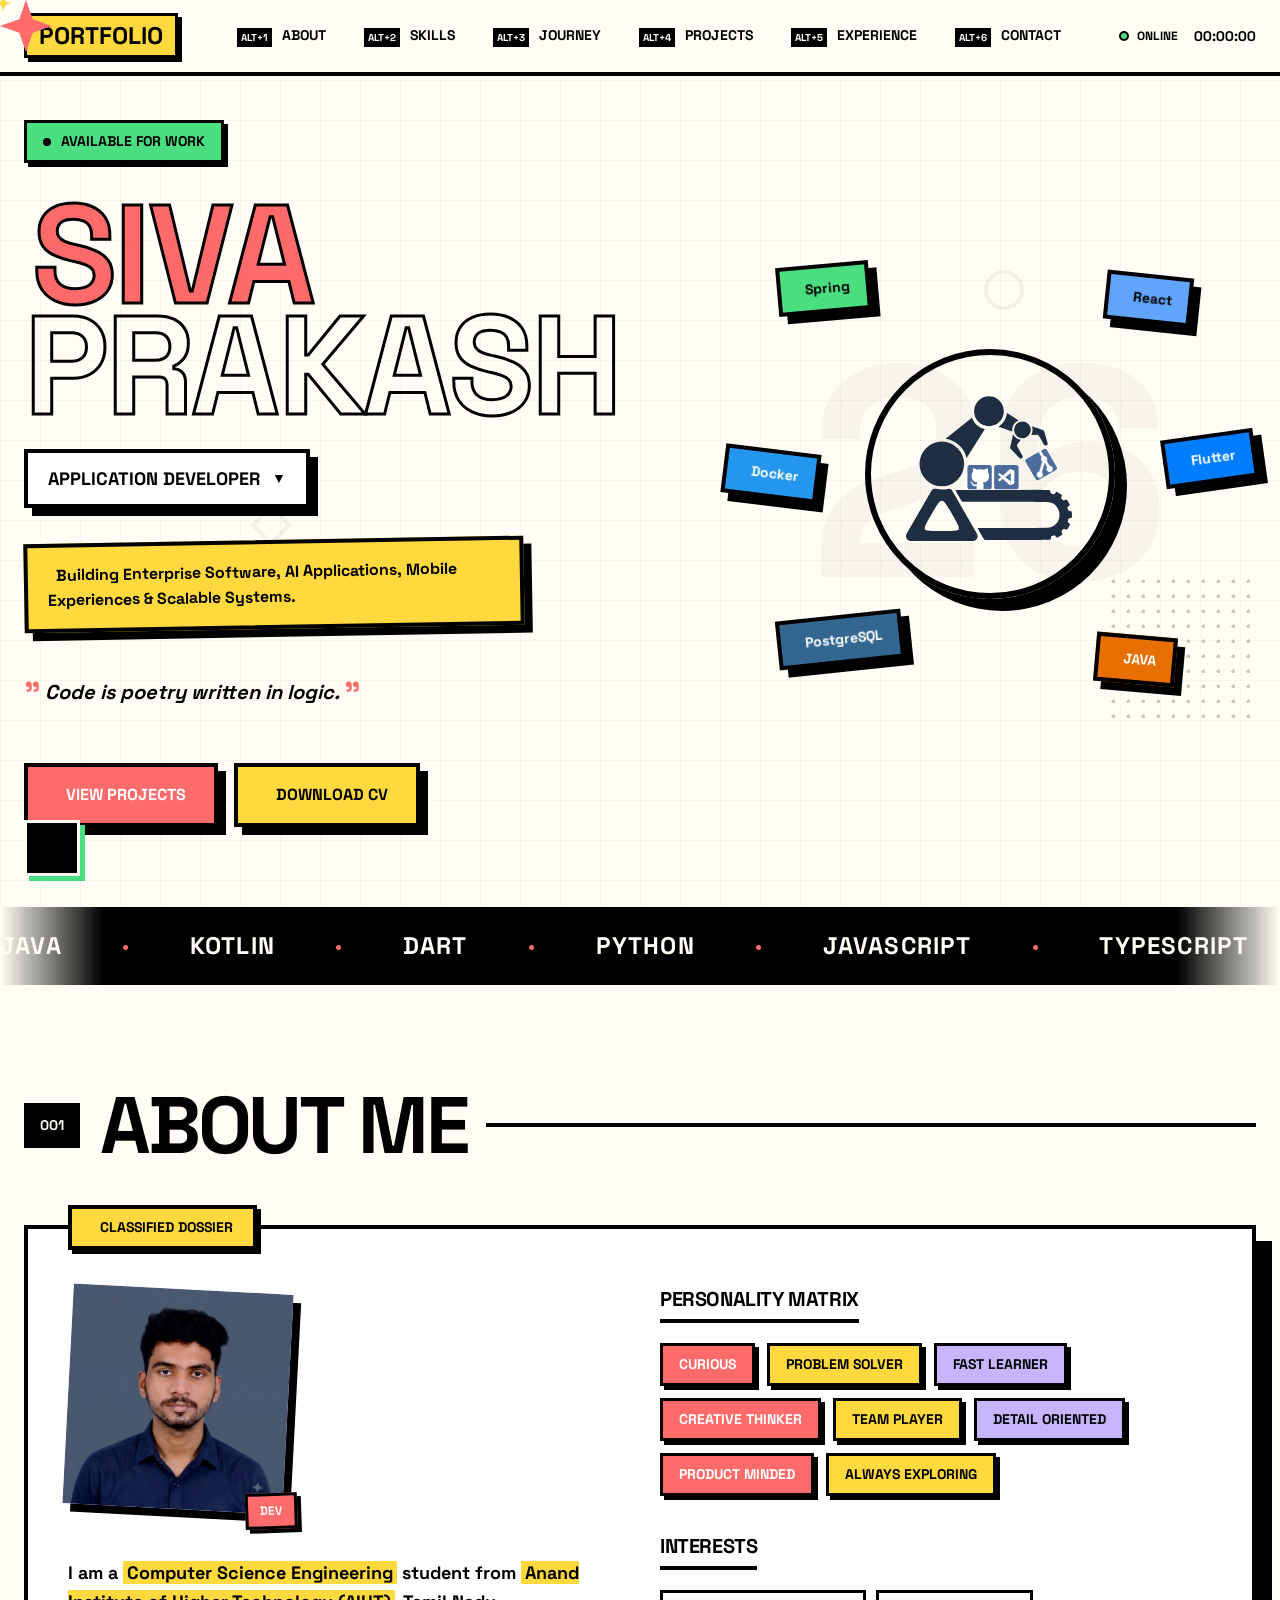
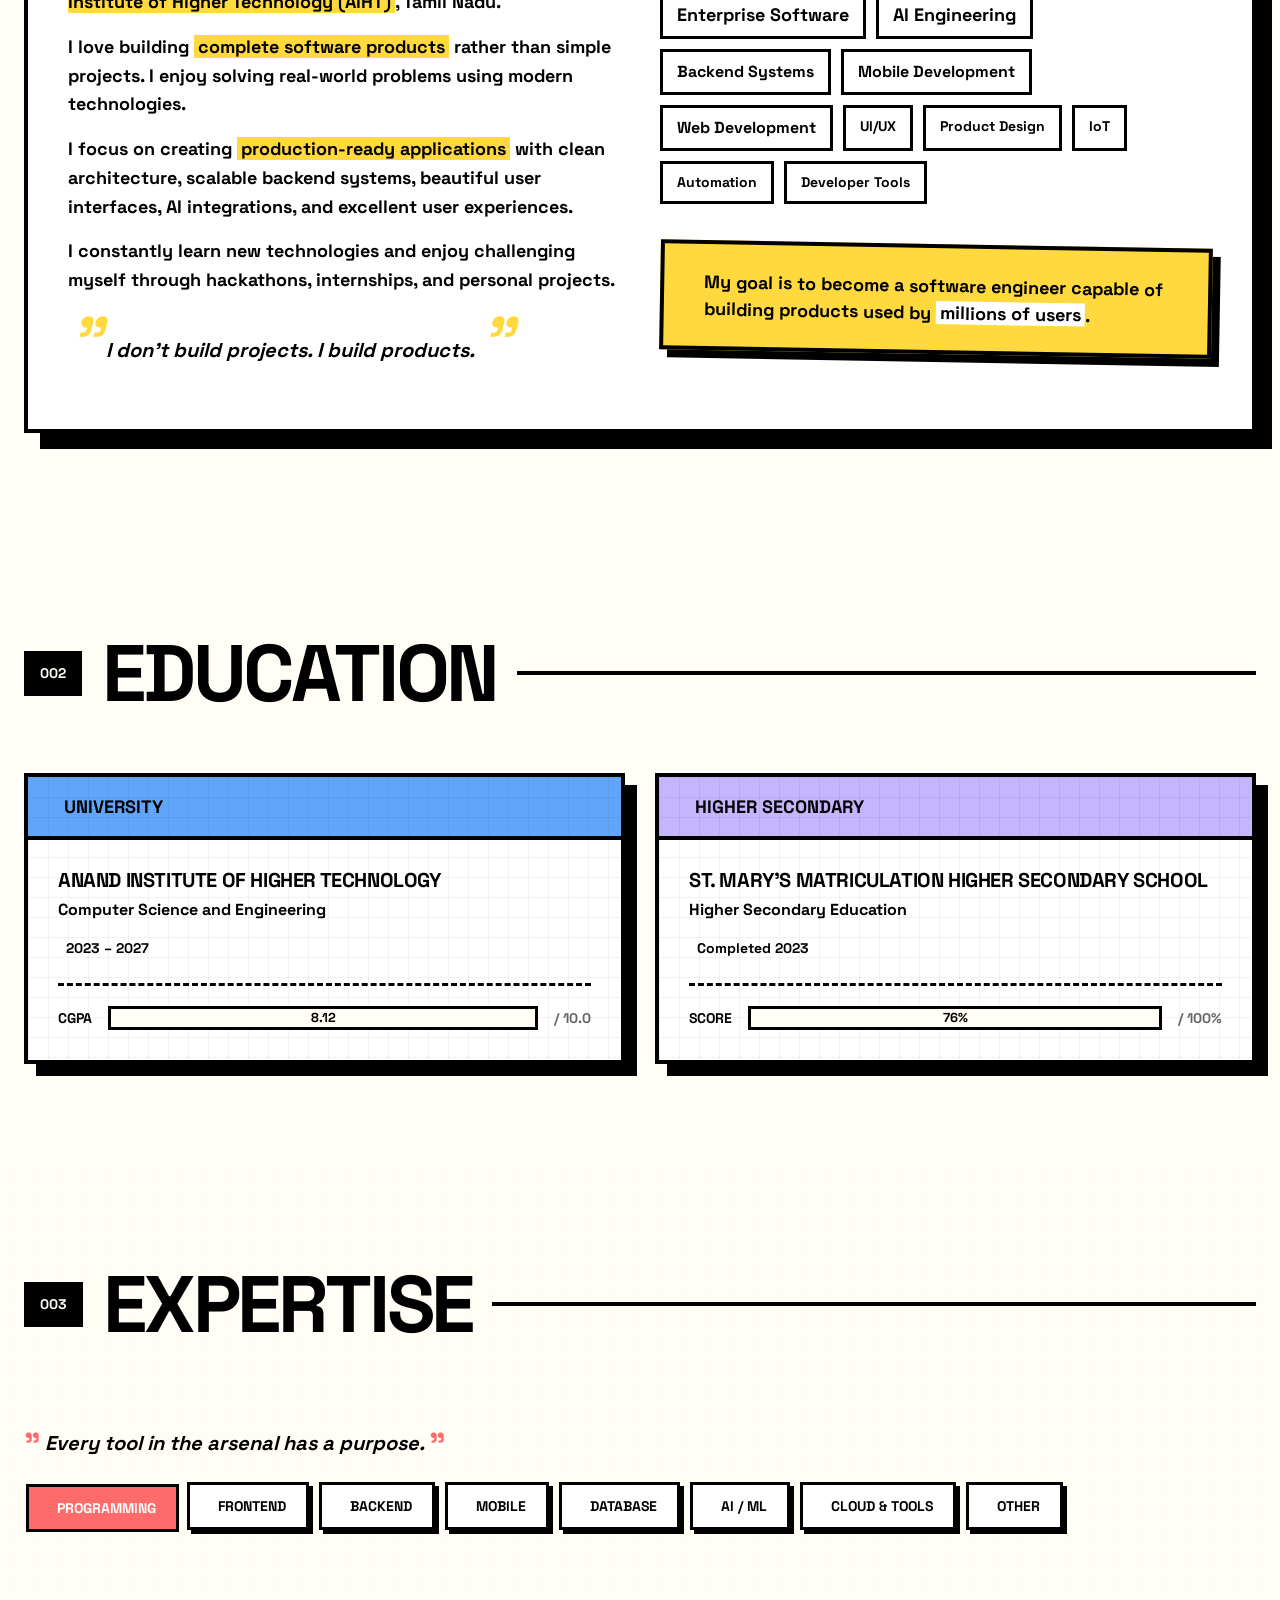
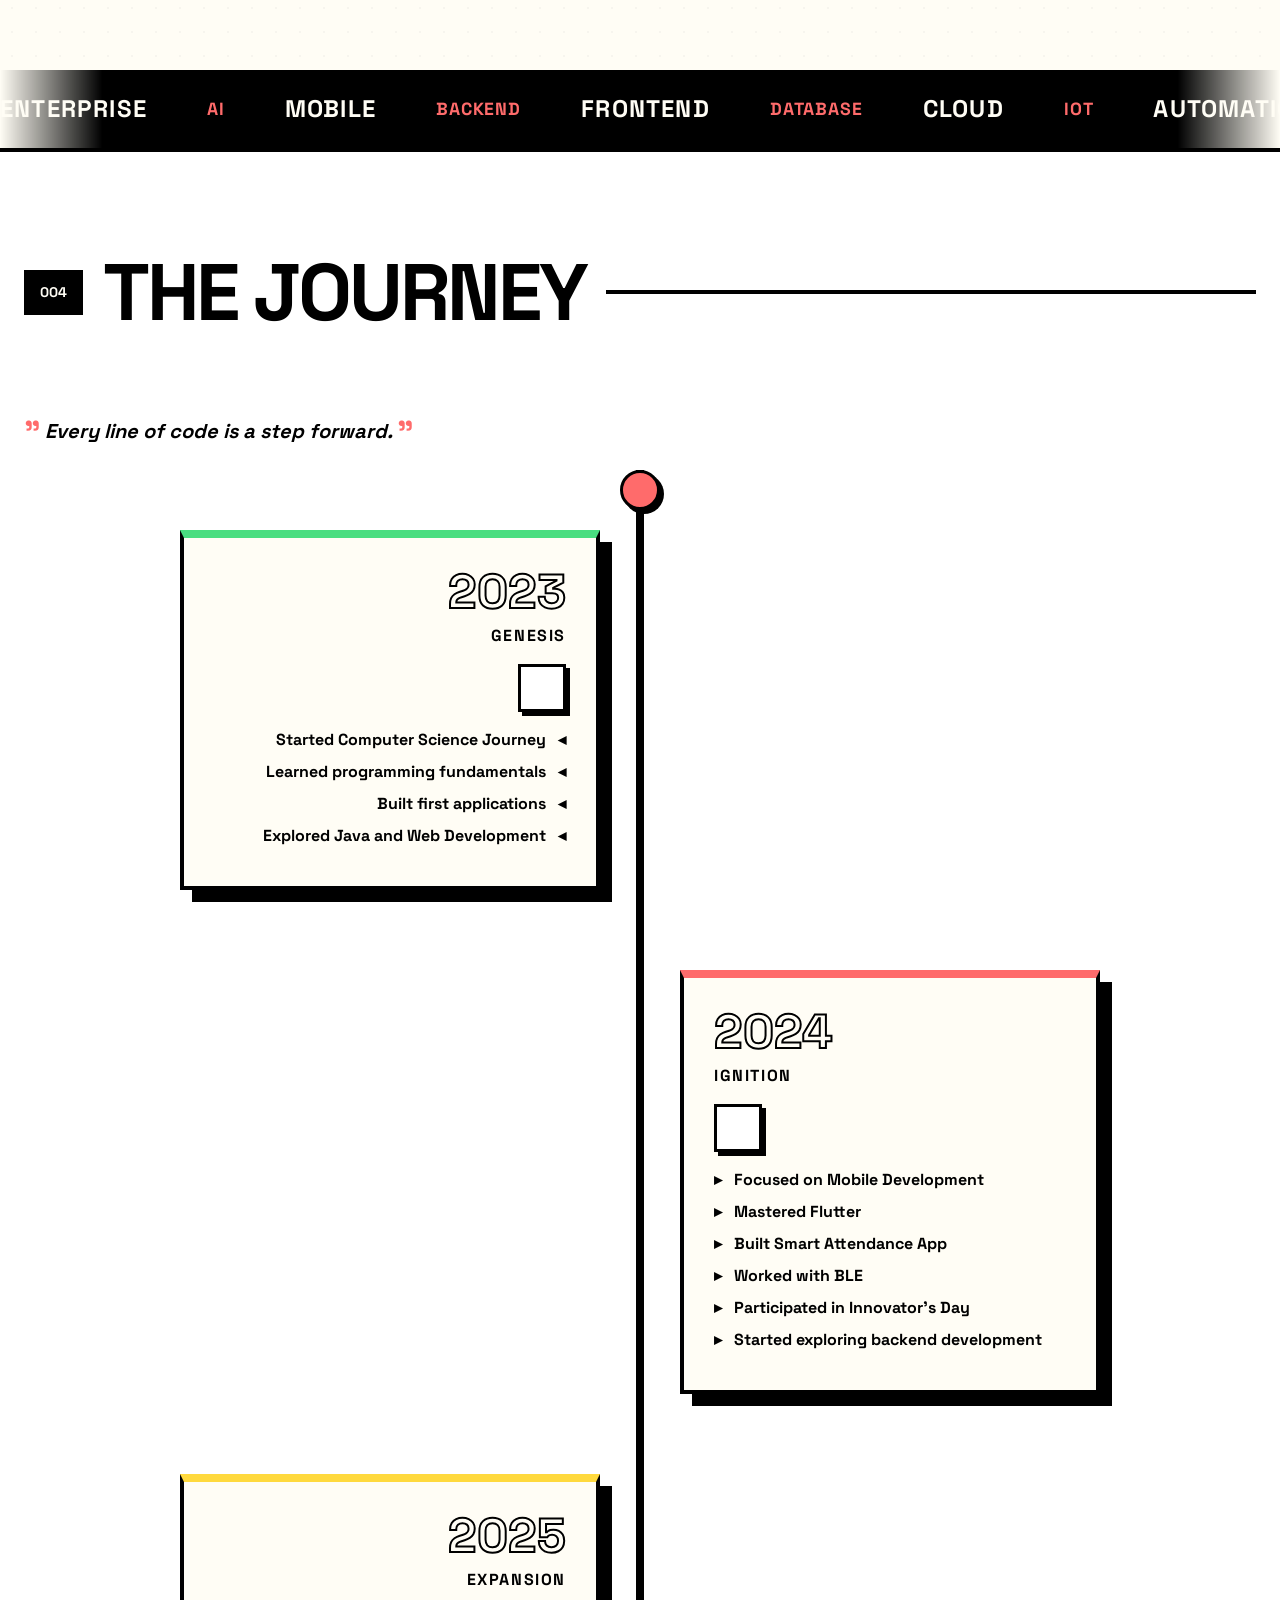
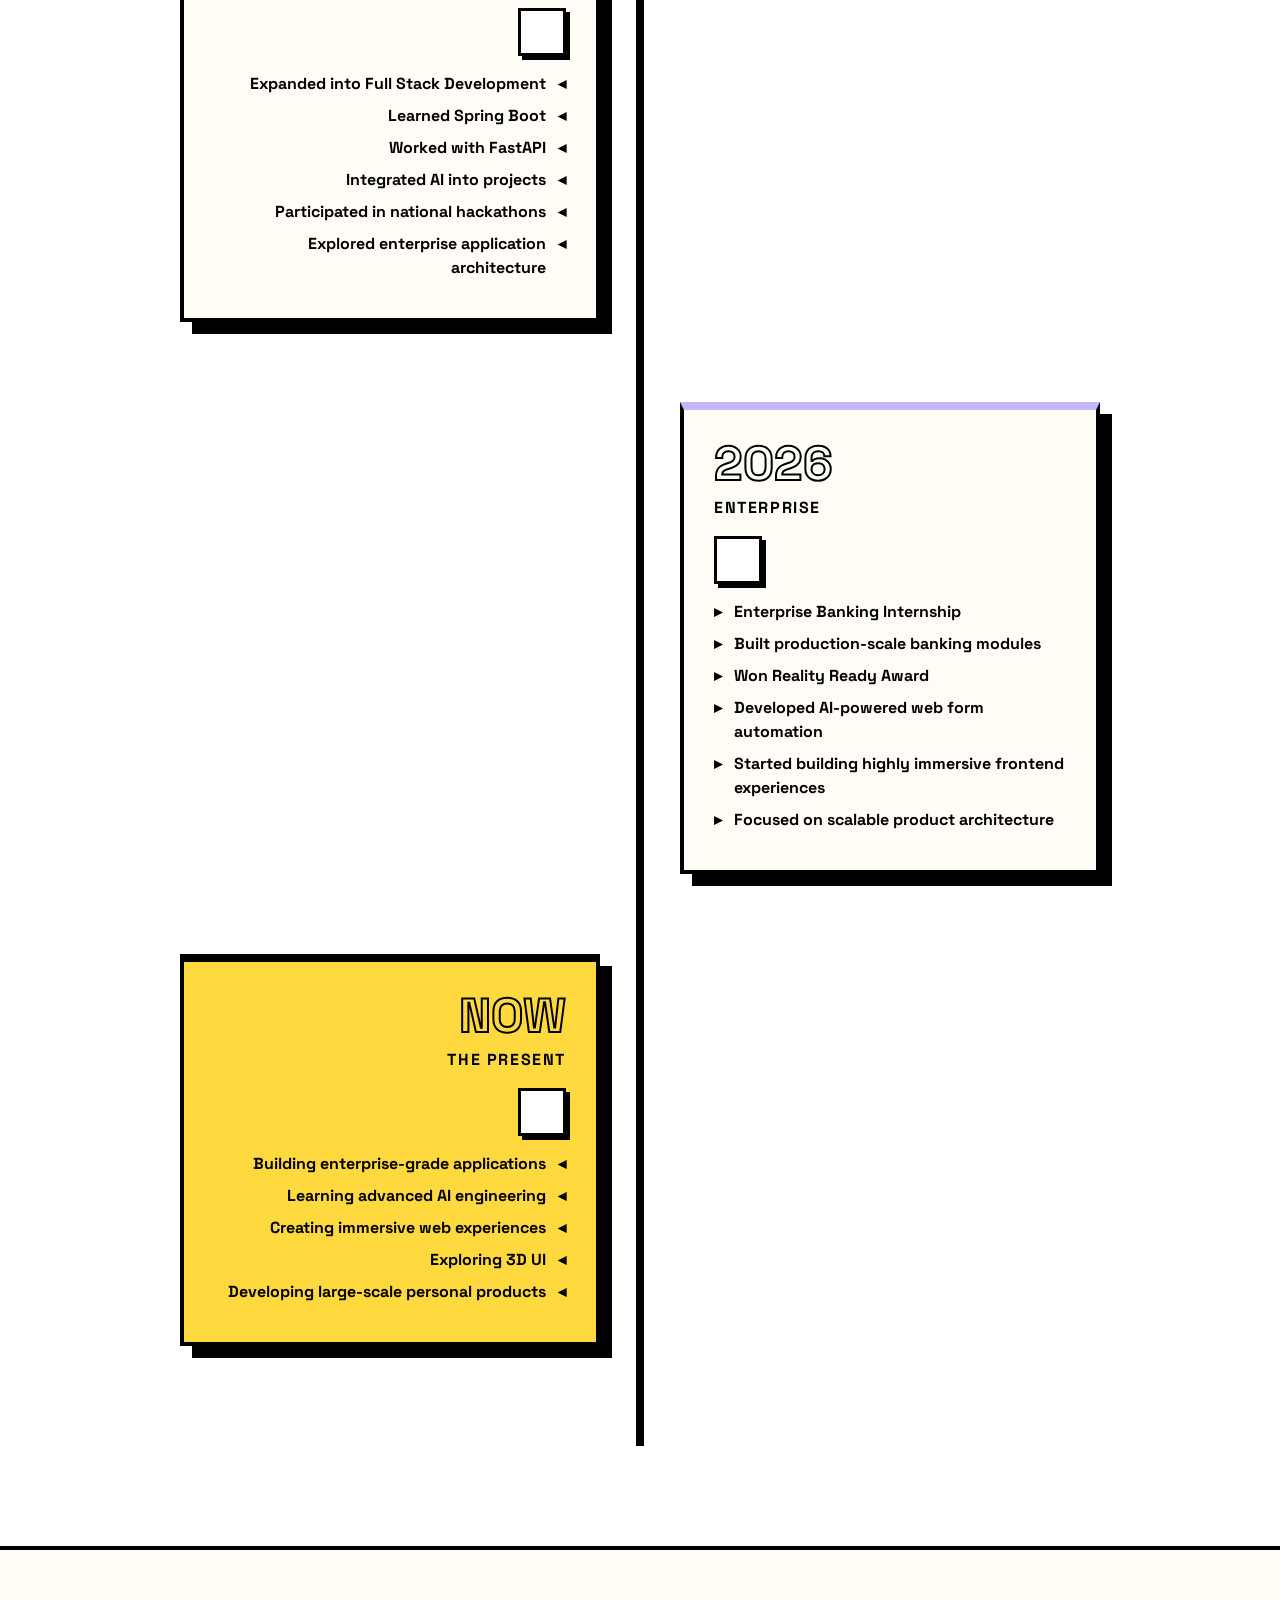
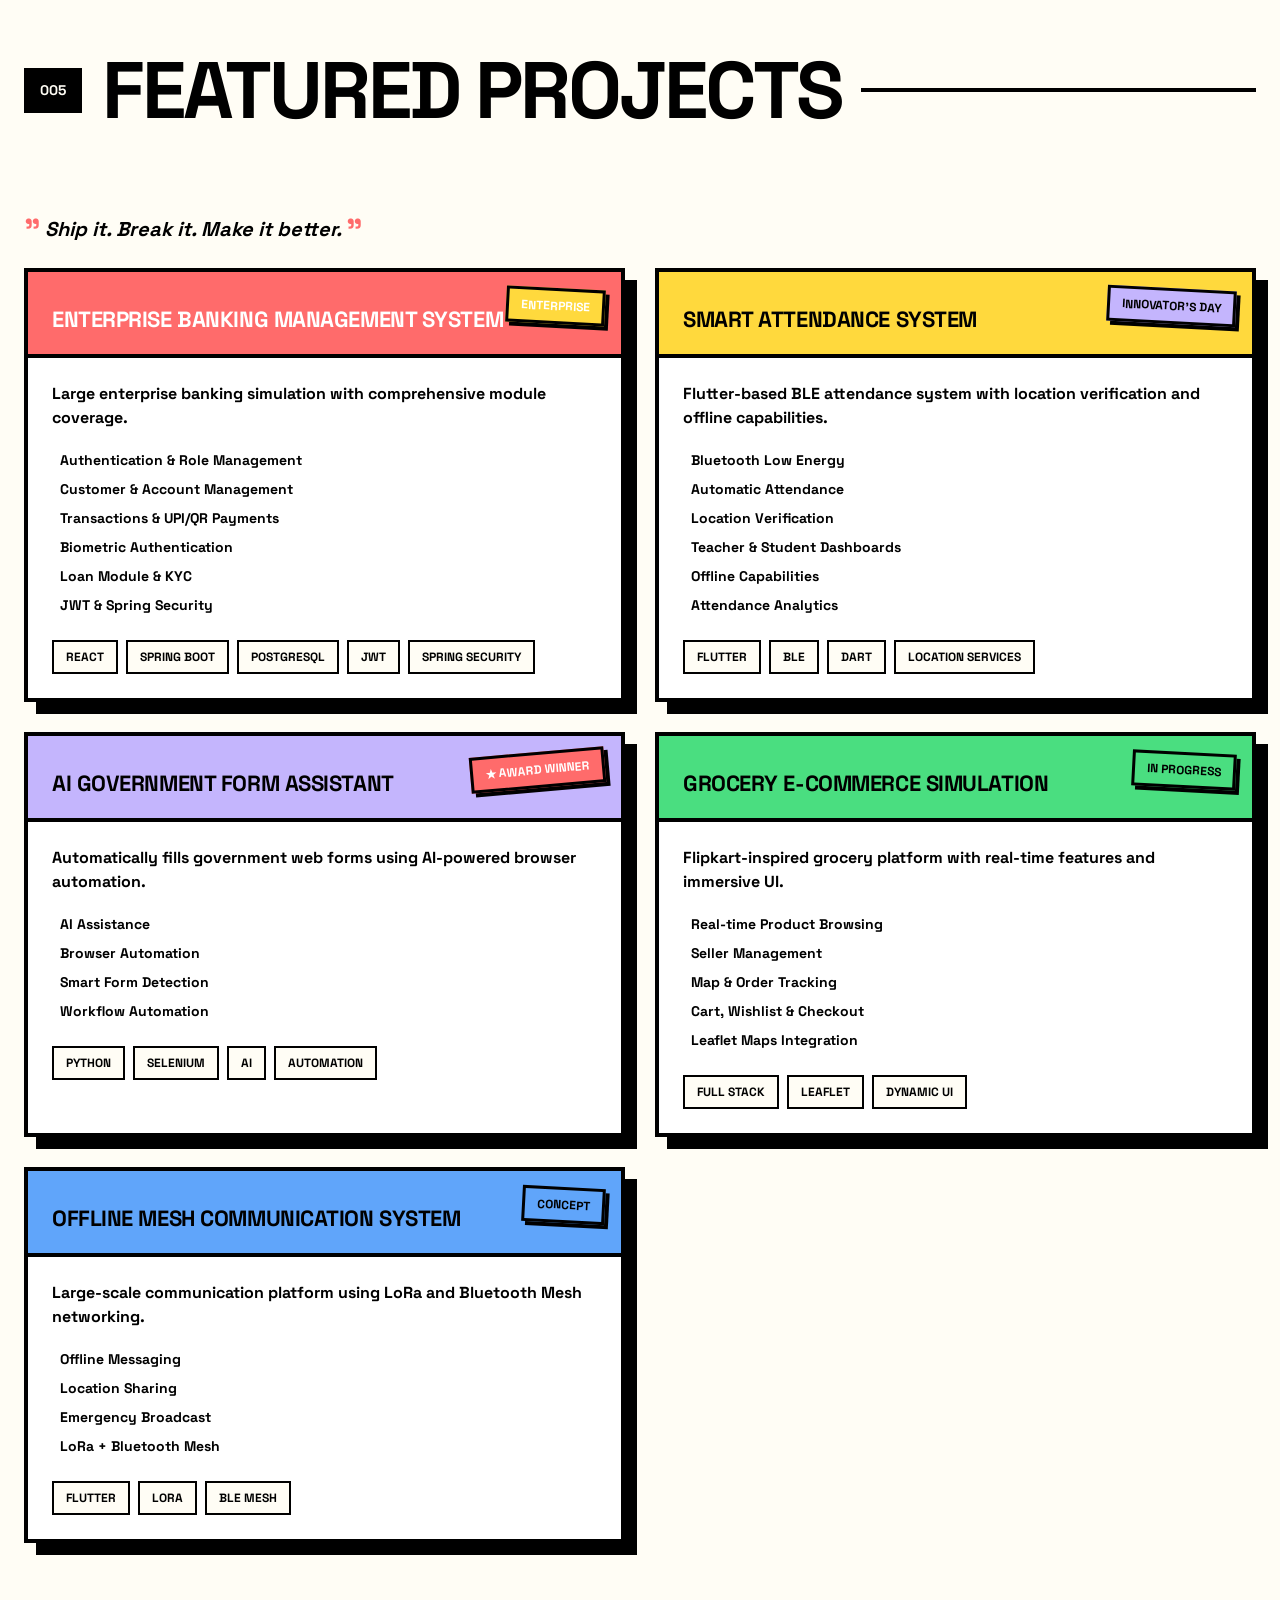
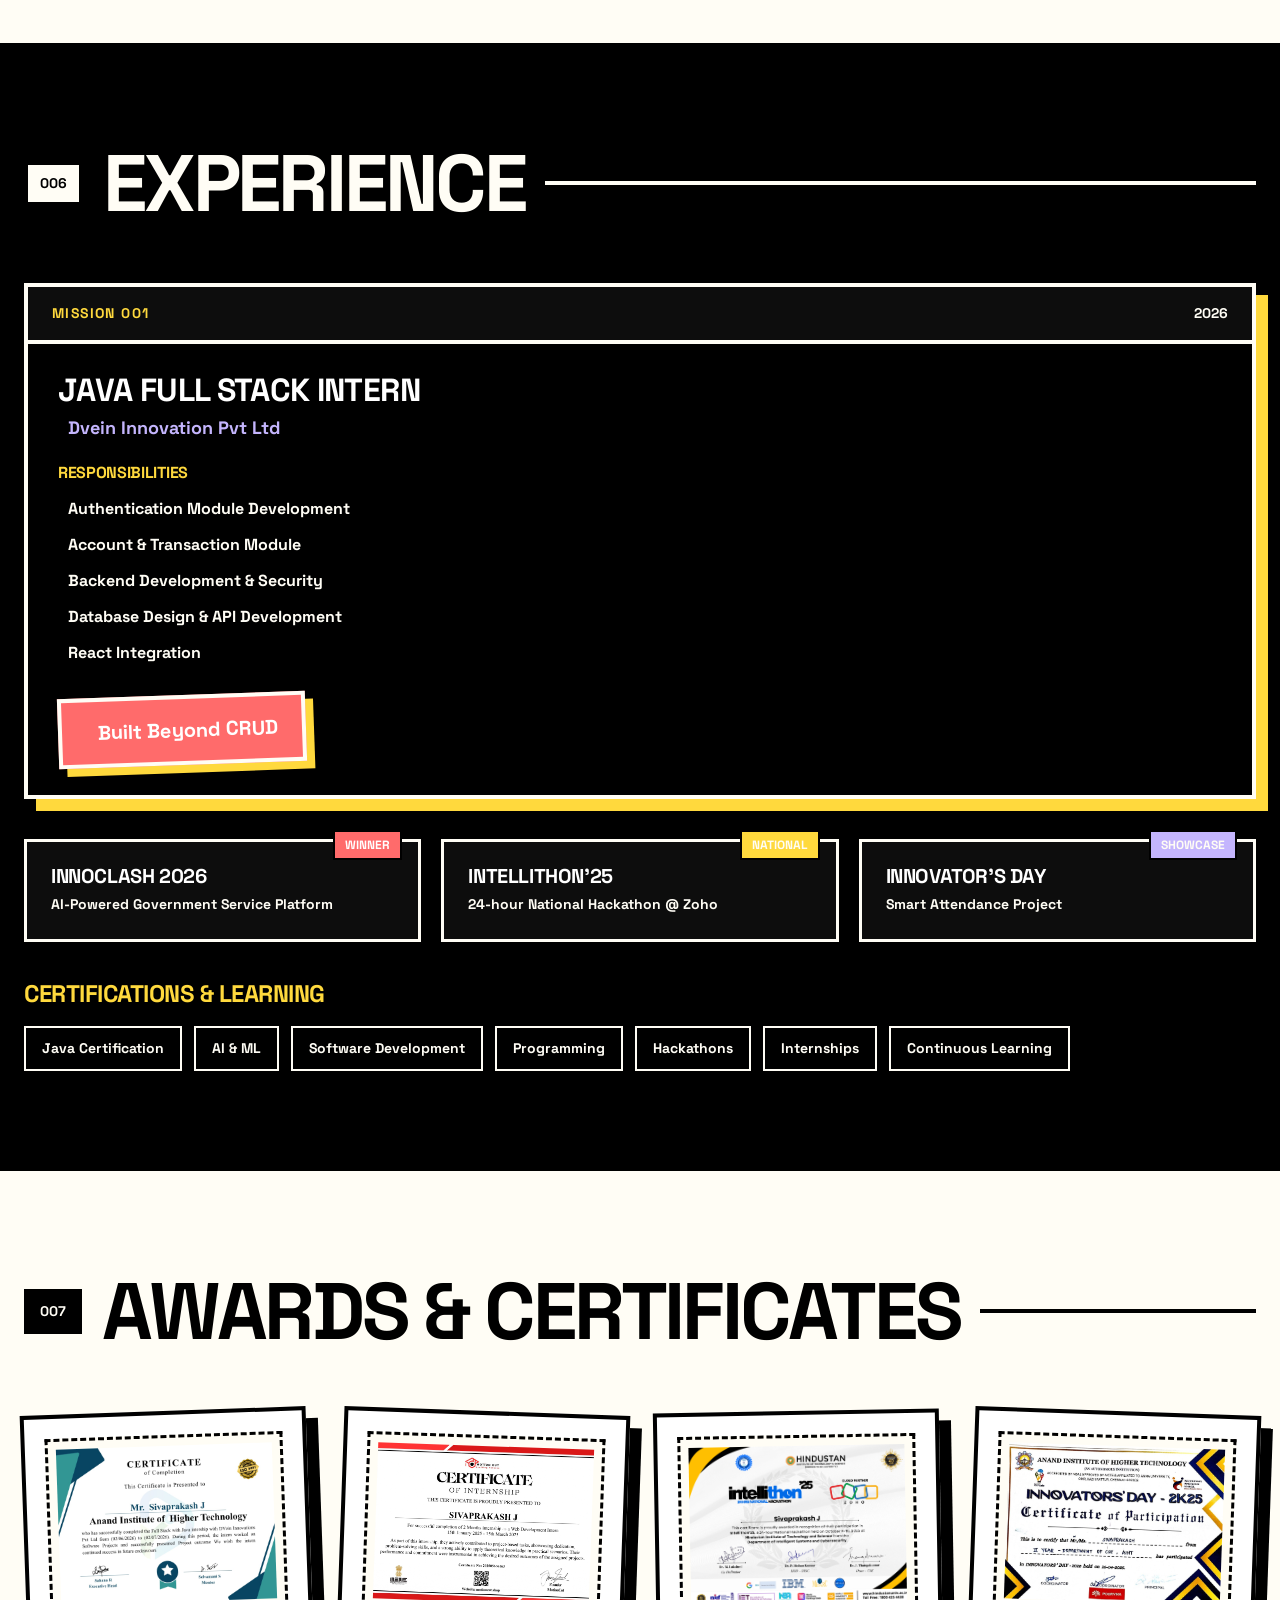
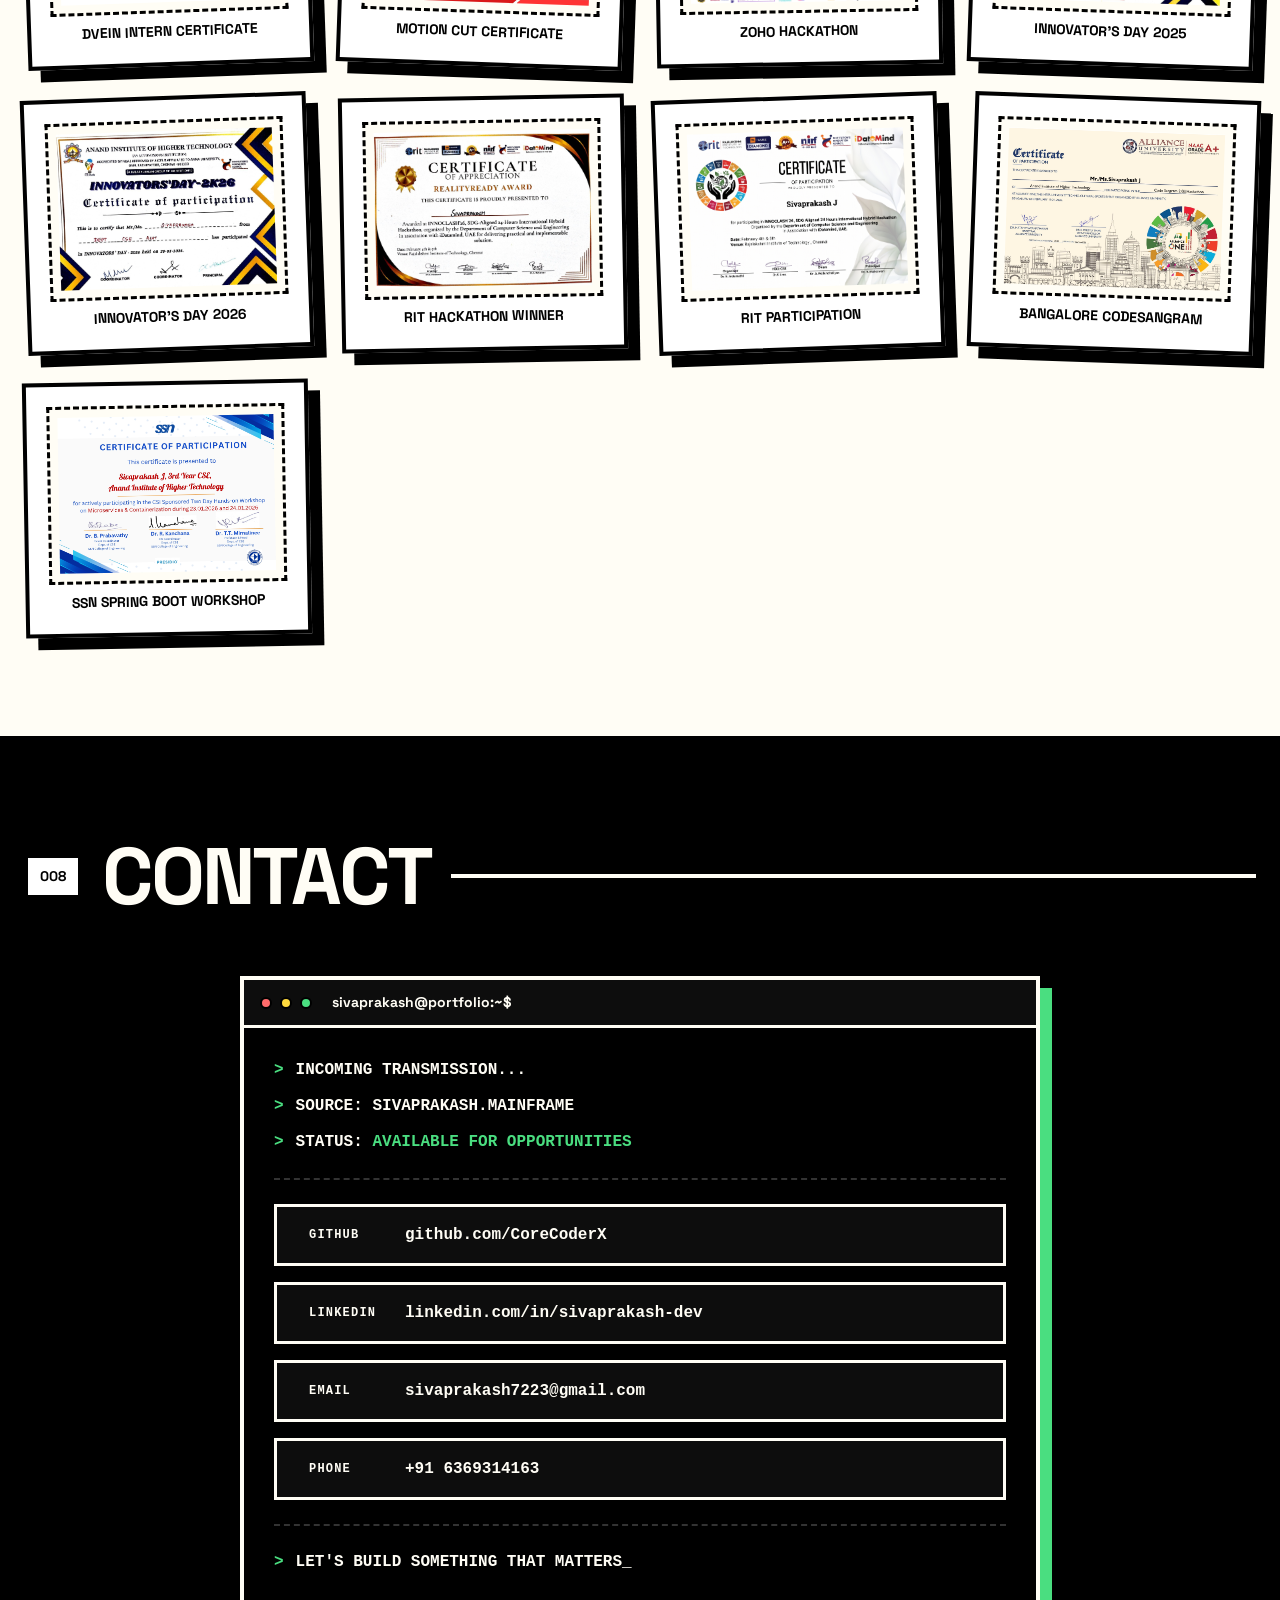
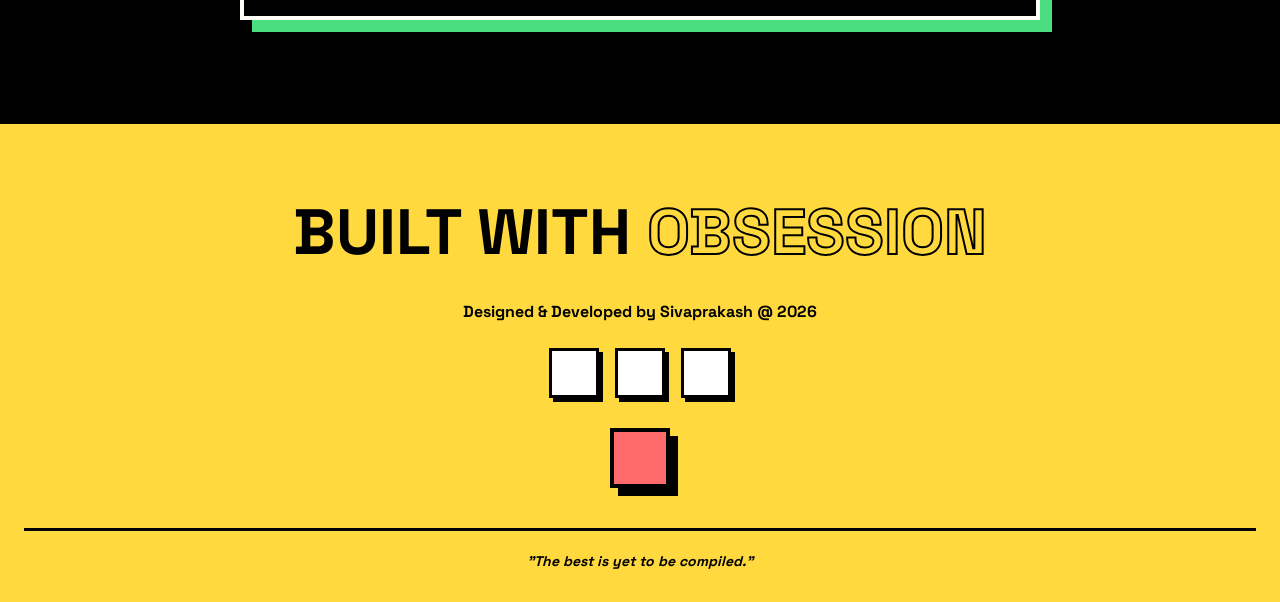
==== commit d10a7008: "footer fixed" ====
--- a/index.html
+++ b/index.html
@@ -1045,8 +1045,8 @@
                     BUILT WITH <span class="footer-obsession">OBSESSION</span>
                 </div>
                 <div class="footer-credits">
-                    <span>Designed & Developed by <strong>Sivaprakash</strong></span>
-                    <span class="footer-year">2026</span>
+                    <span>Designed & Developed by <strong>Sivaprakash @ 2026</strong></span>
+                    
                 </div>
                 <div class="footer-socials">
                     <a href="https://github.com/CoreCoderX" target="_blank" class="social-btn" aria-label="GitHub">
--- a/style.css
+++ b/style.css
@@ -3099,8 +3099,6 @@
     }
 }
 
-.footer-year { font-weight: 900; }
-
 .footer-socials { 
     display: flex; 
     justify-content: center; 
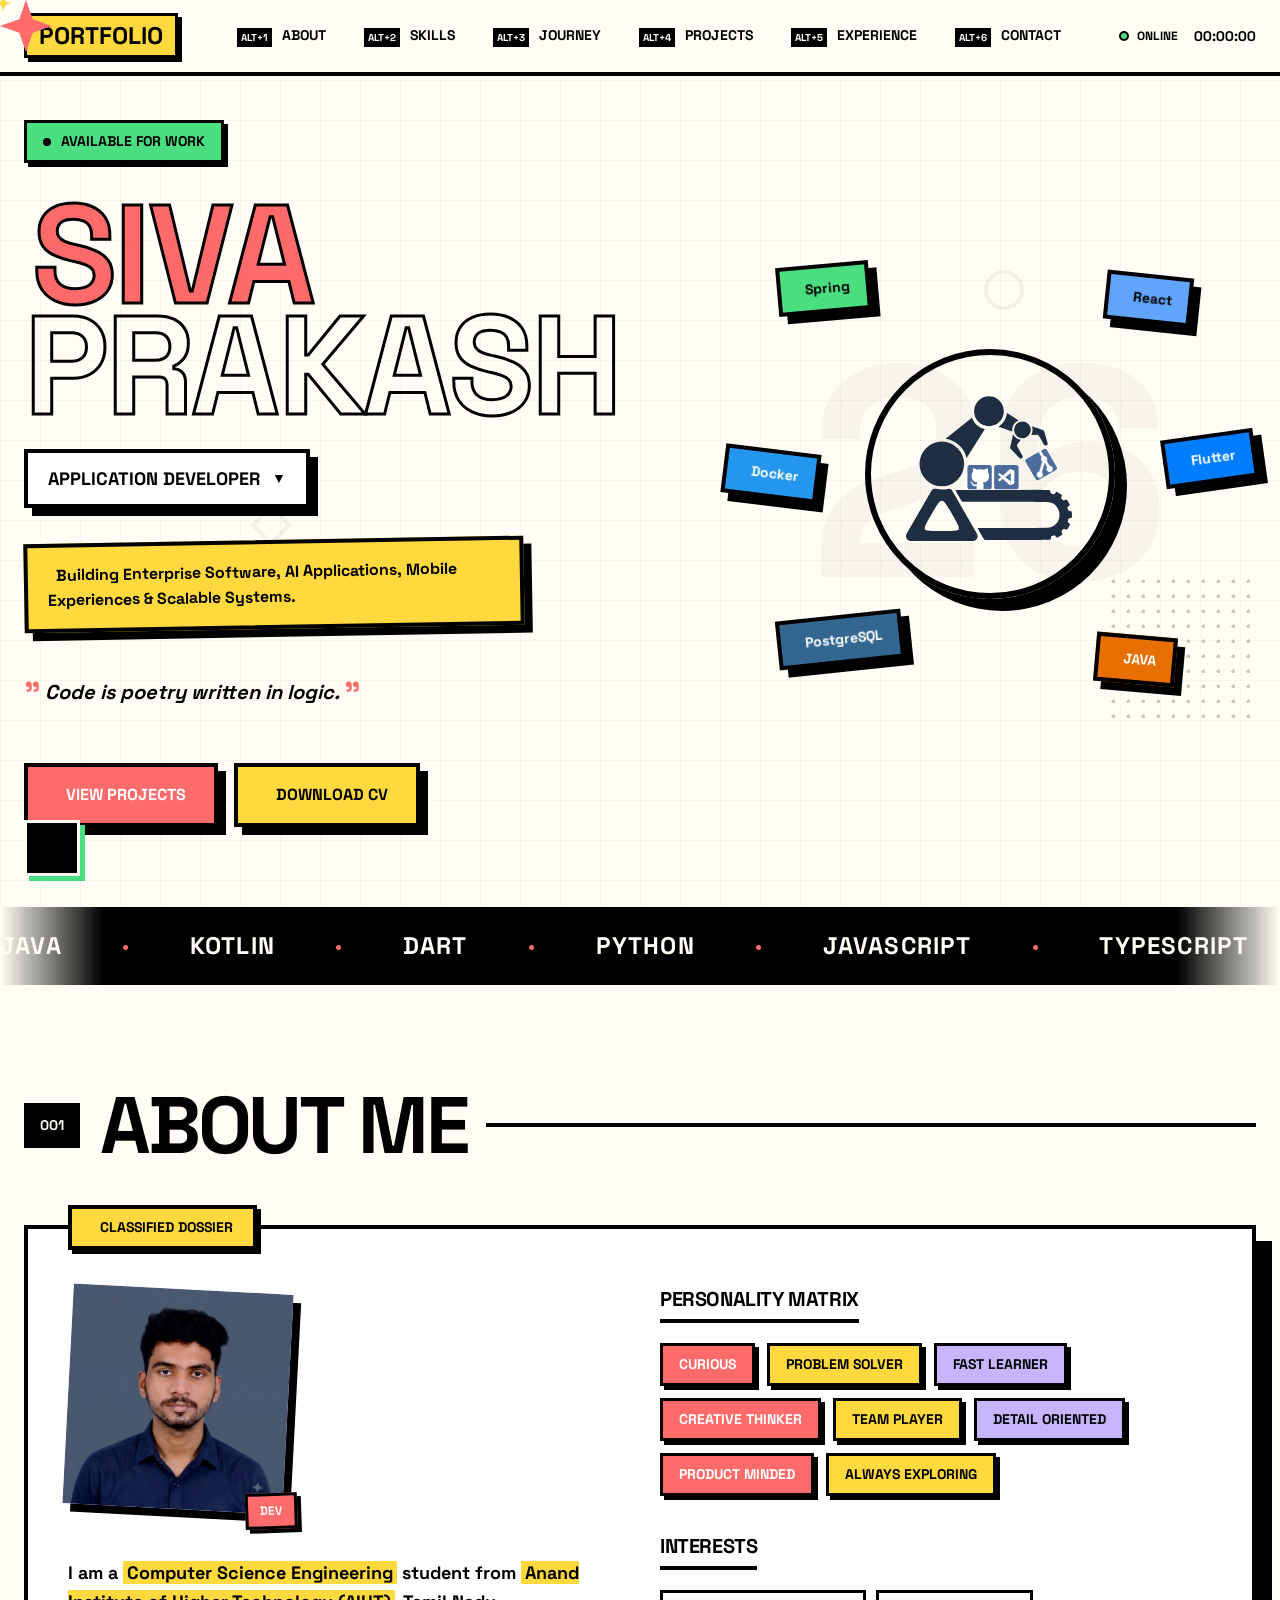
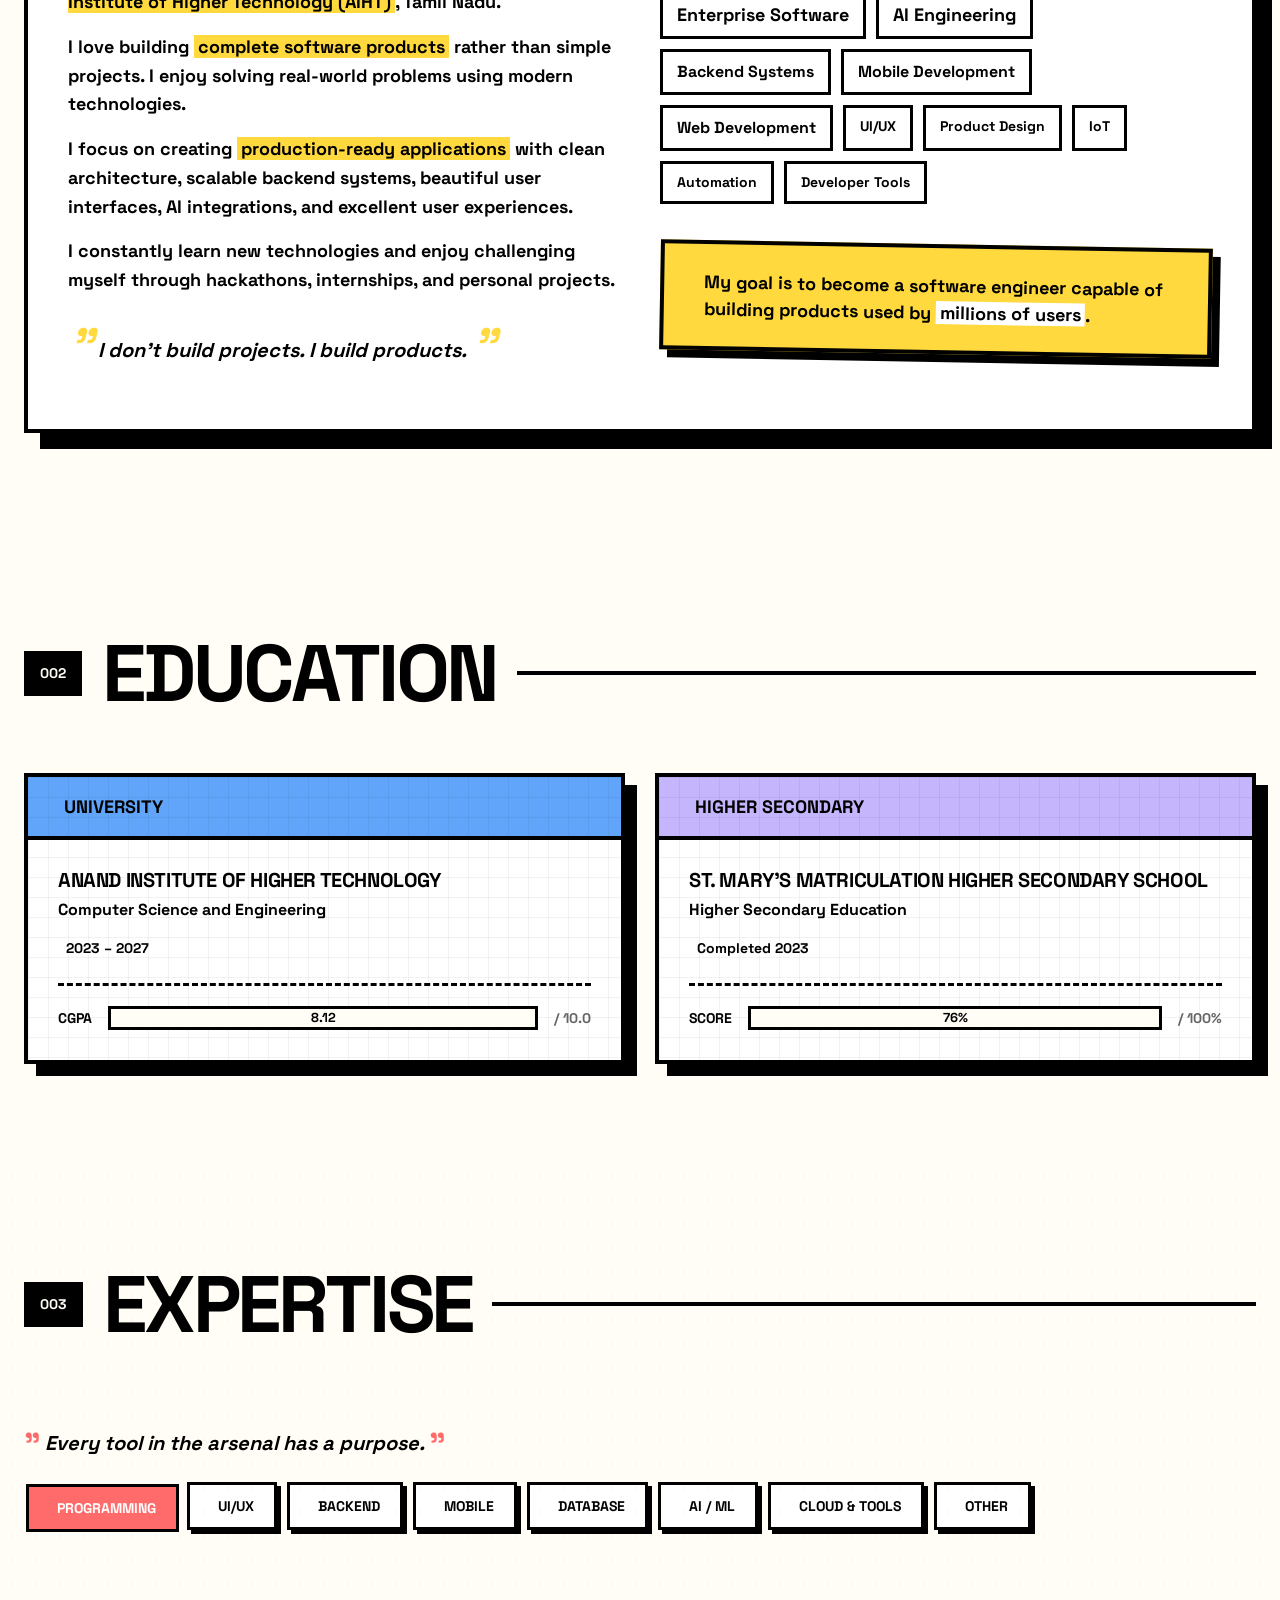
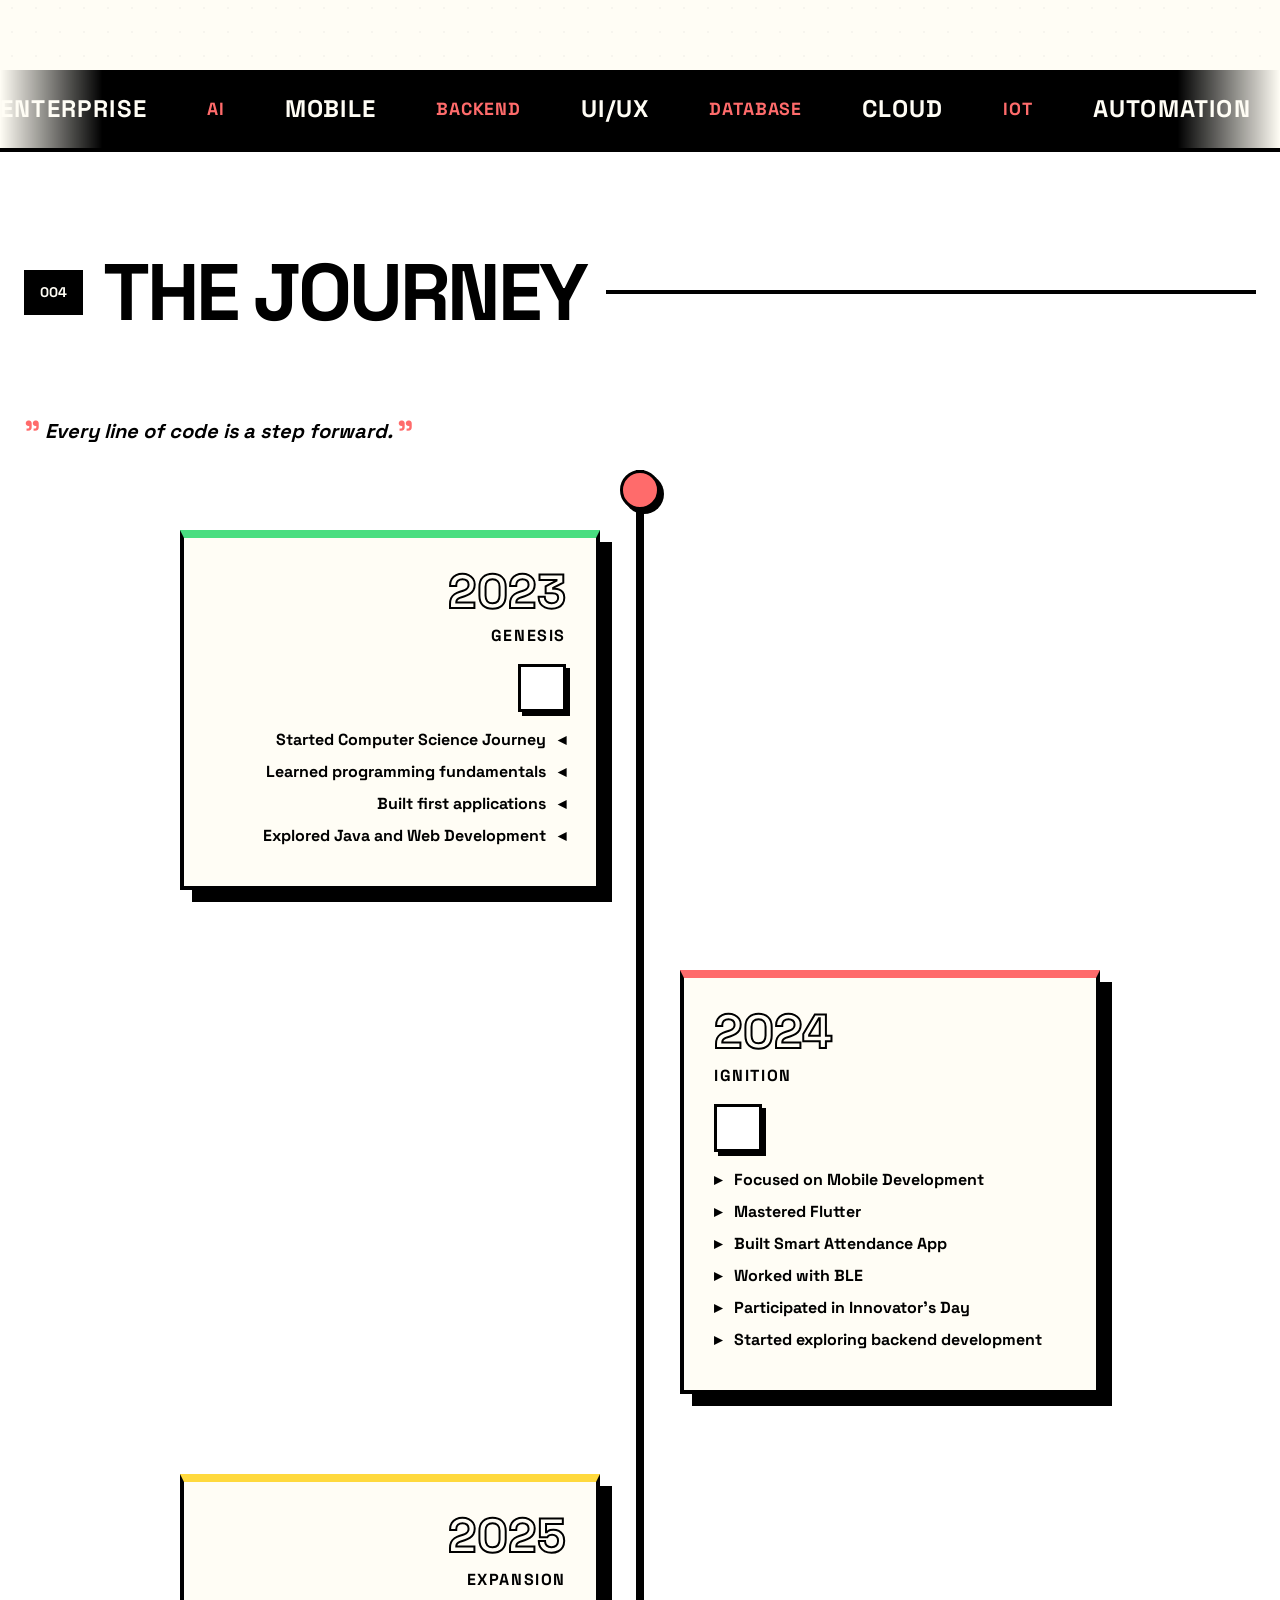
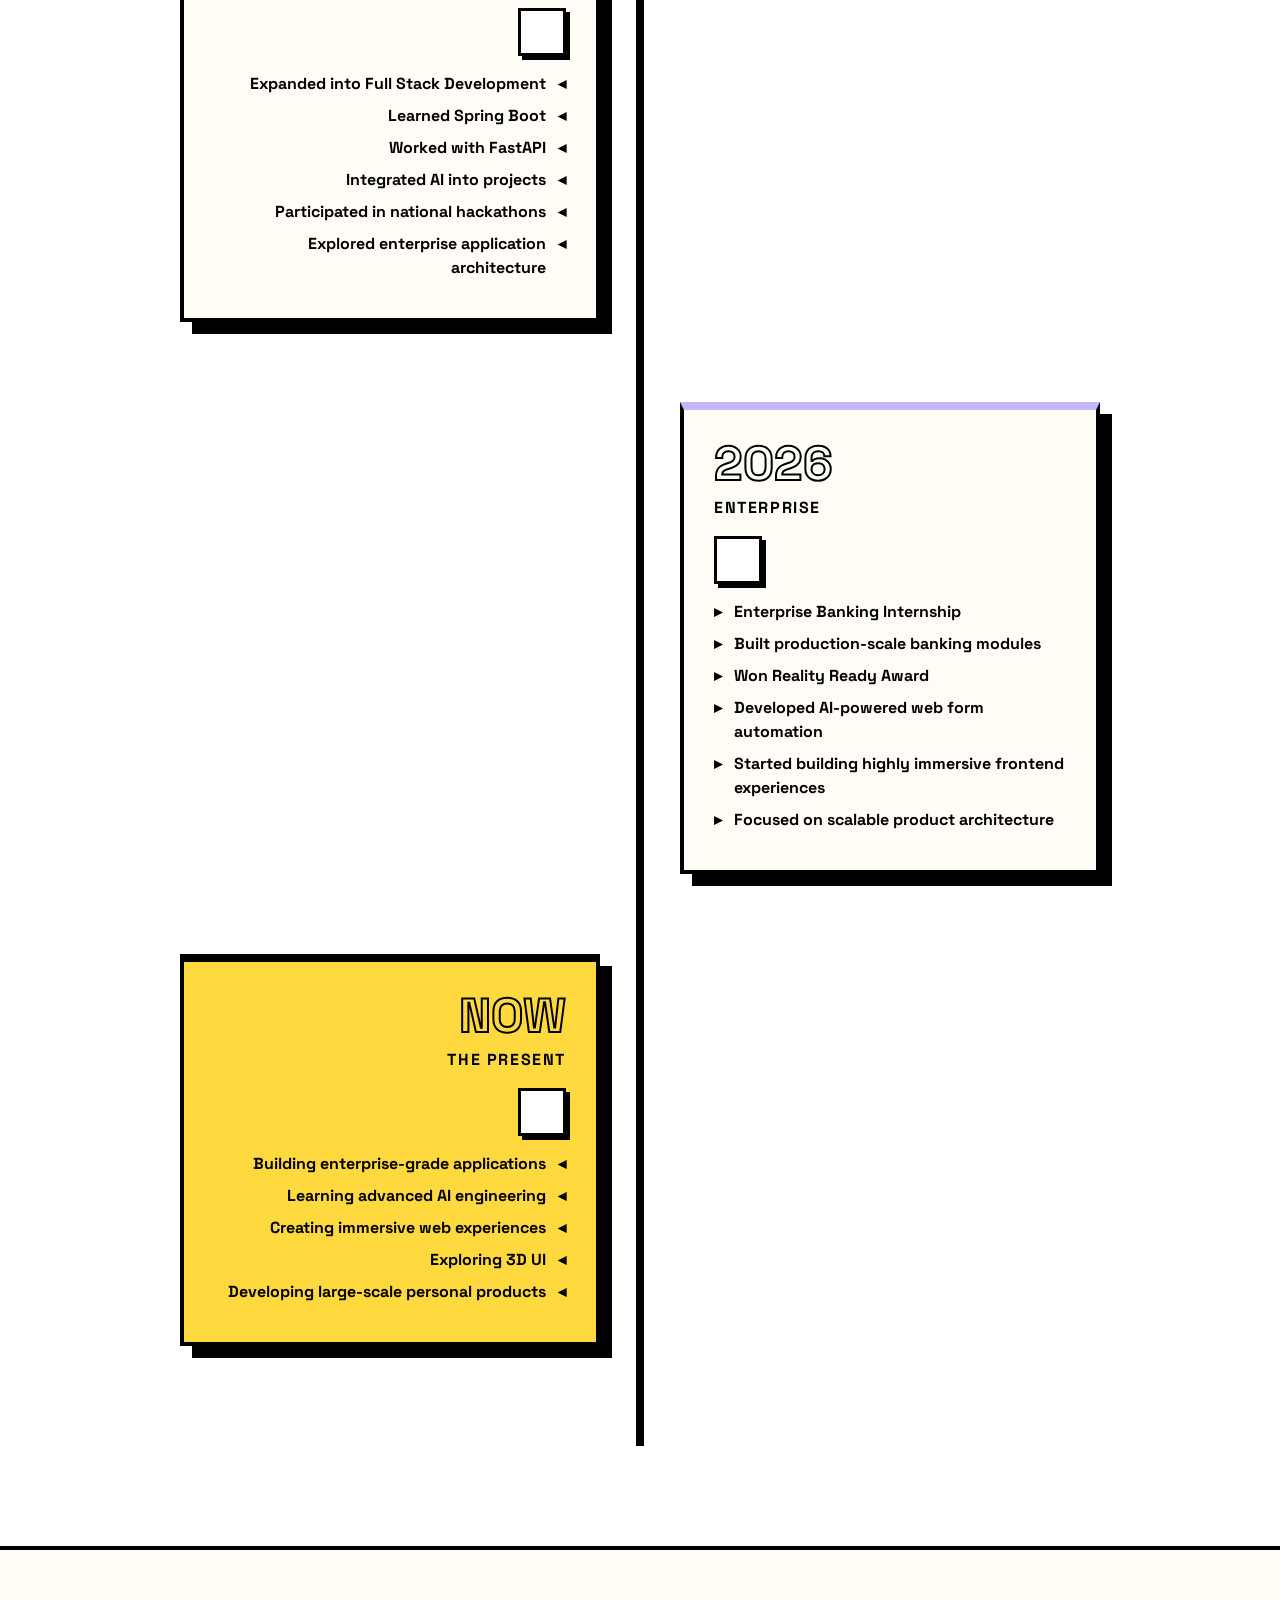
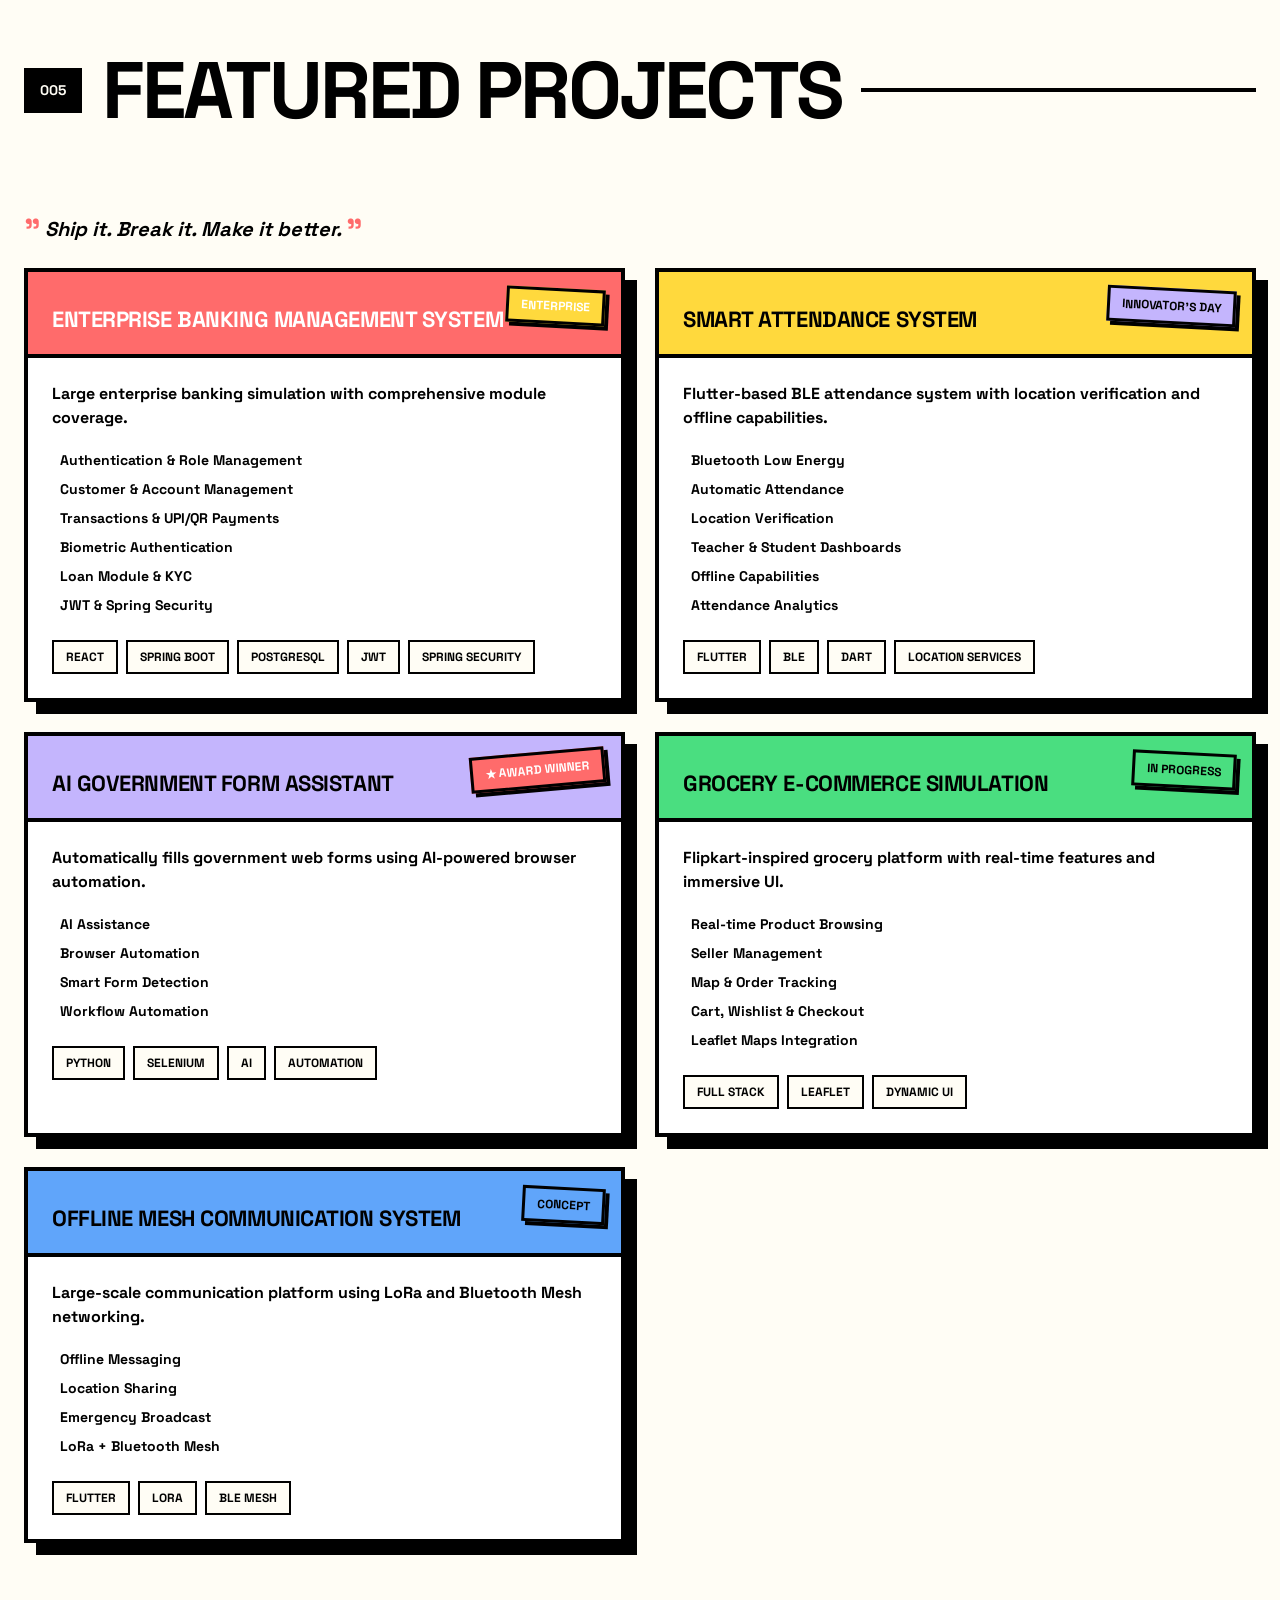
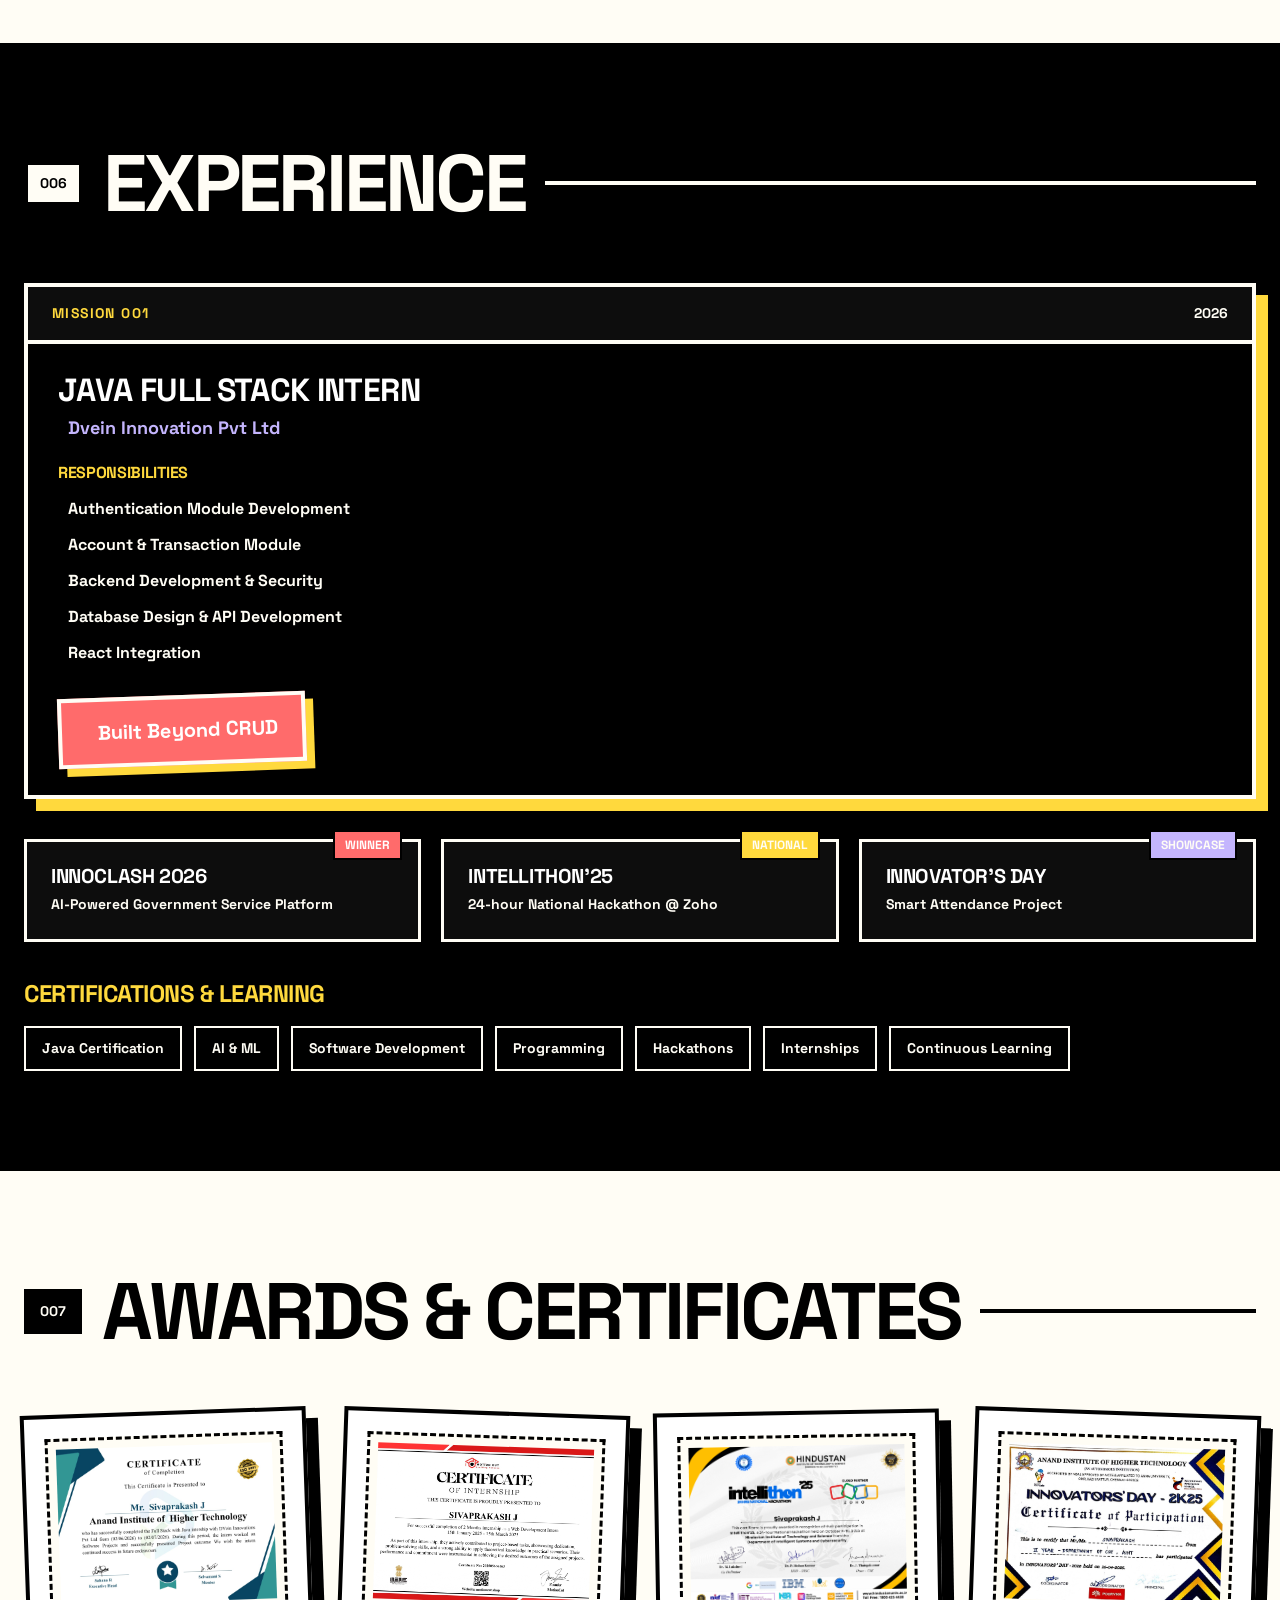
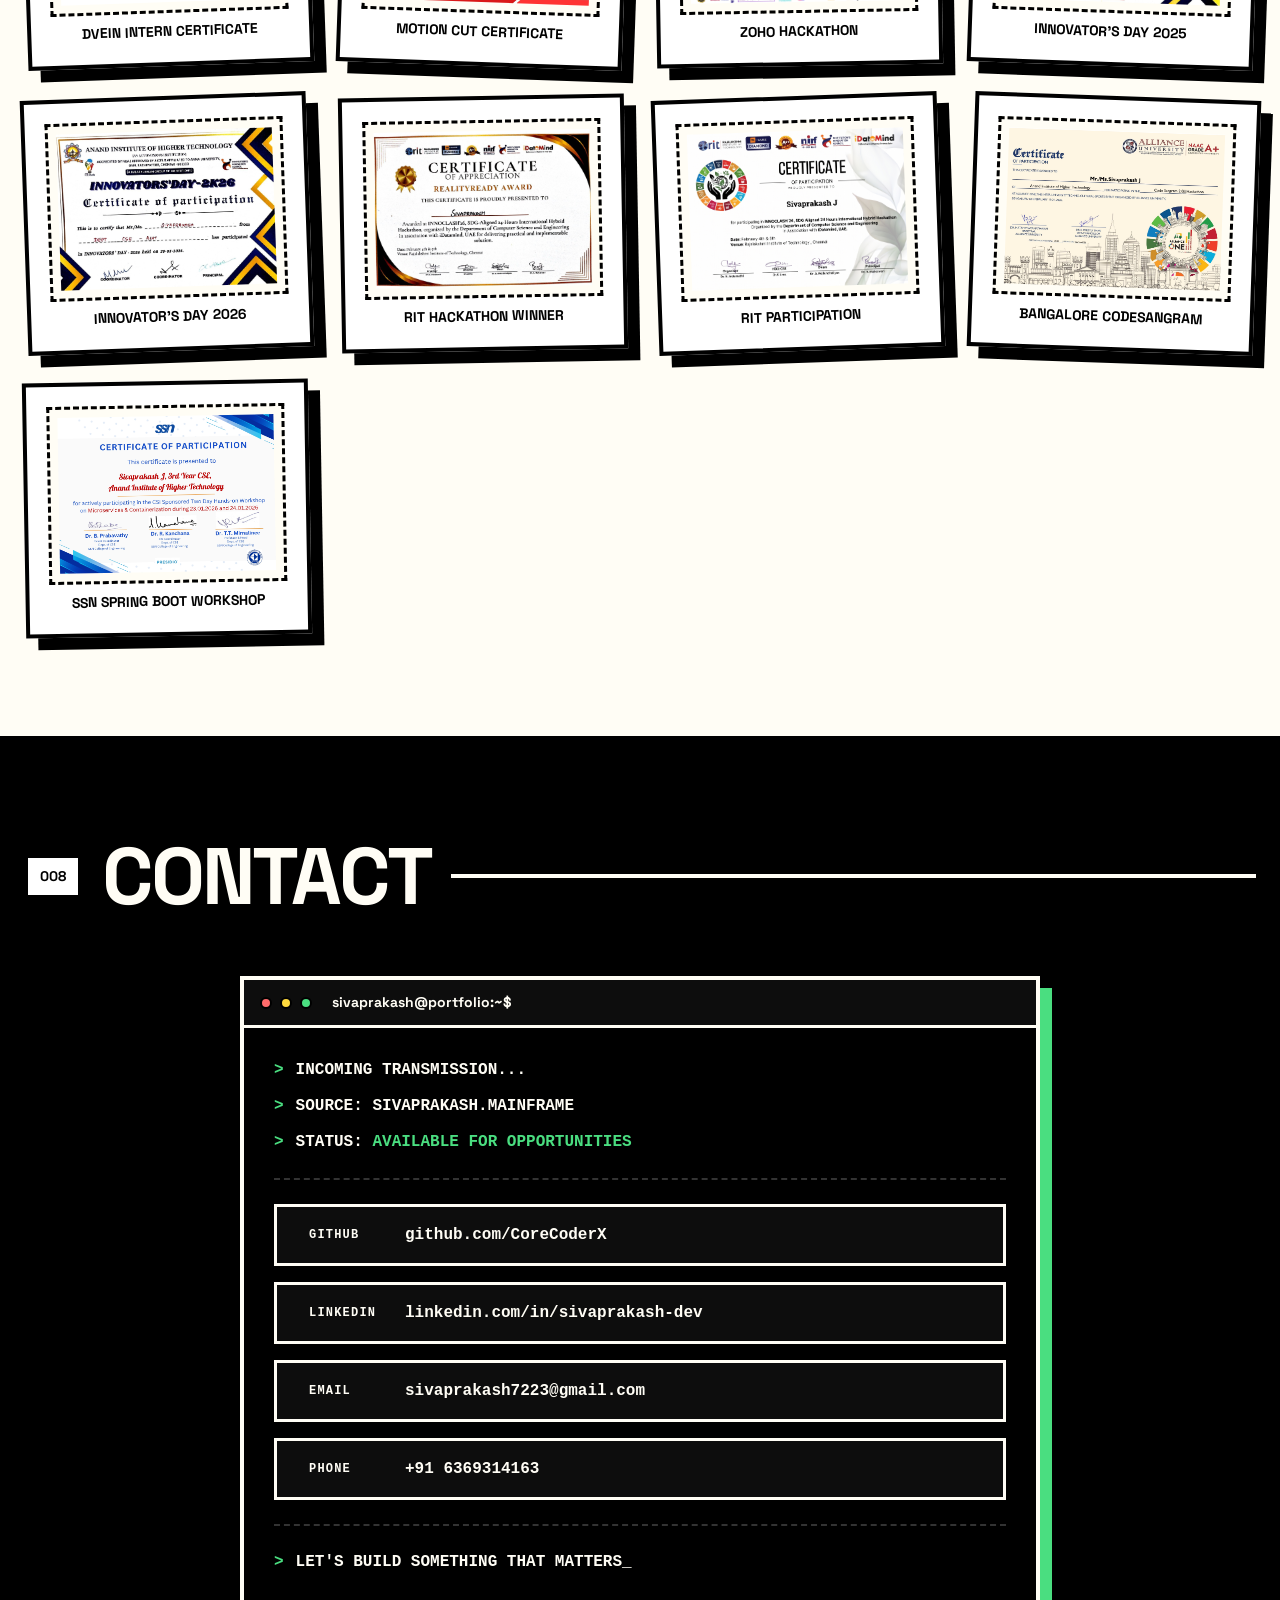
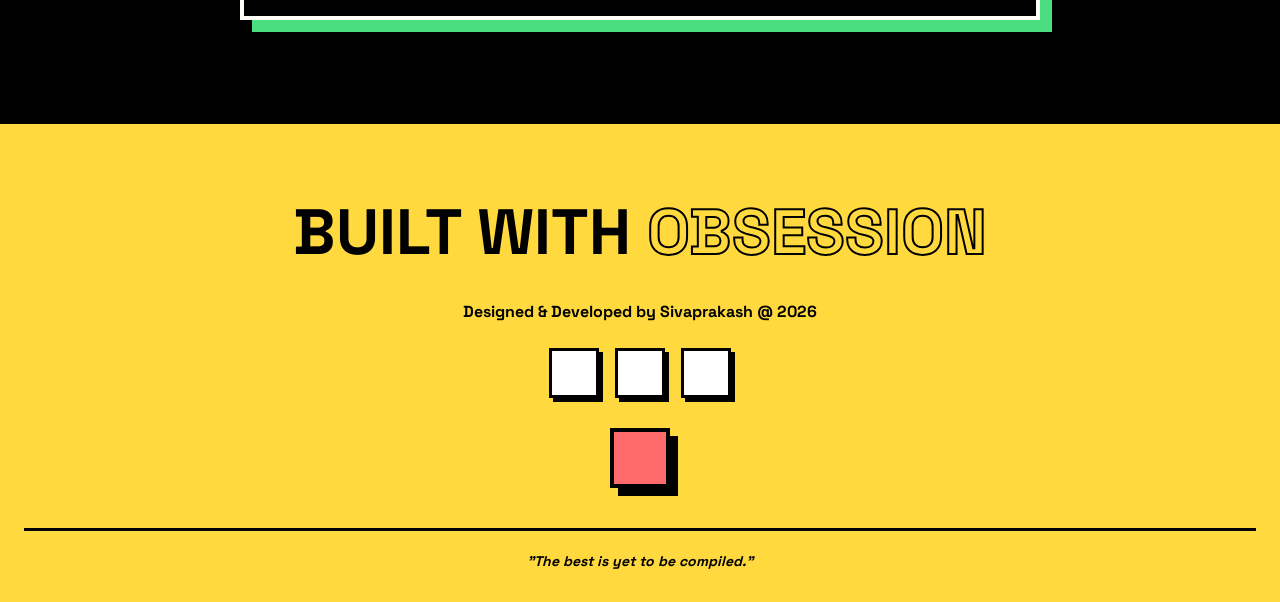
==== commit 963901ec: "Content improved" ====
--- a/index.html
+++ b/index.html
@@ -440,7 +440,7 @@
                     </button>
                     <button class="skill-tab" data-category="frontend">
                         <span class="iconify" data-icon="mdi:monitor" data-width="18"></span>
-                        FRONTEND
+                        UI/UX
                     </button>
                     <button class="skill-tab" data-category="backend">
                         <span class="iconify" data-icon="mdi:server" data-width="18"></span>
@@ -485,7 +485,7 @@
                 <span>AI</span>
                 <span>MOBILE</span>
                 <span>BACKEND</span>
-                <span>FRONTEND</span>
+                <span>UI/UX</span>
                 <span>DATABASE</span>
                 <span>CLOUD</span>
                 <span>IoT</span>
@@ -499,7 +499,7 @@
                 <span>AI</span>
                 <span>MOBILE</span>
                 <span>BACKEND</span>
-                <span>FRONTEND</span>
+                <span>UI/UX</span>
                 <span>DATABASE</span>
                 <span>CLOUD</span>
                 <span>IoT</span>
--- a/style.css
+++ b/style.css
@@ -253,7 +253,7 @@
 }
 
 .quote-mark-lg {
-    font-size: 64px;
+    font-size: 48px;
     color: #FFD93D;
     line-height: 0;
     vertical-align: sub;
@@ -1849,6 +1849,10 @@
     letter-spacing: 0.1em; 
 }
 
+.skill-level.freq-daily { color: var(--accent-red); }
+.skill-level.freq-weekly { color: var(--fg-black); }
+.skill-level.freq-exploring { color: var(--accent-blue); }
+
 @media (max-width: 640px) {
     .skill-level {
         font-size: 11px;
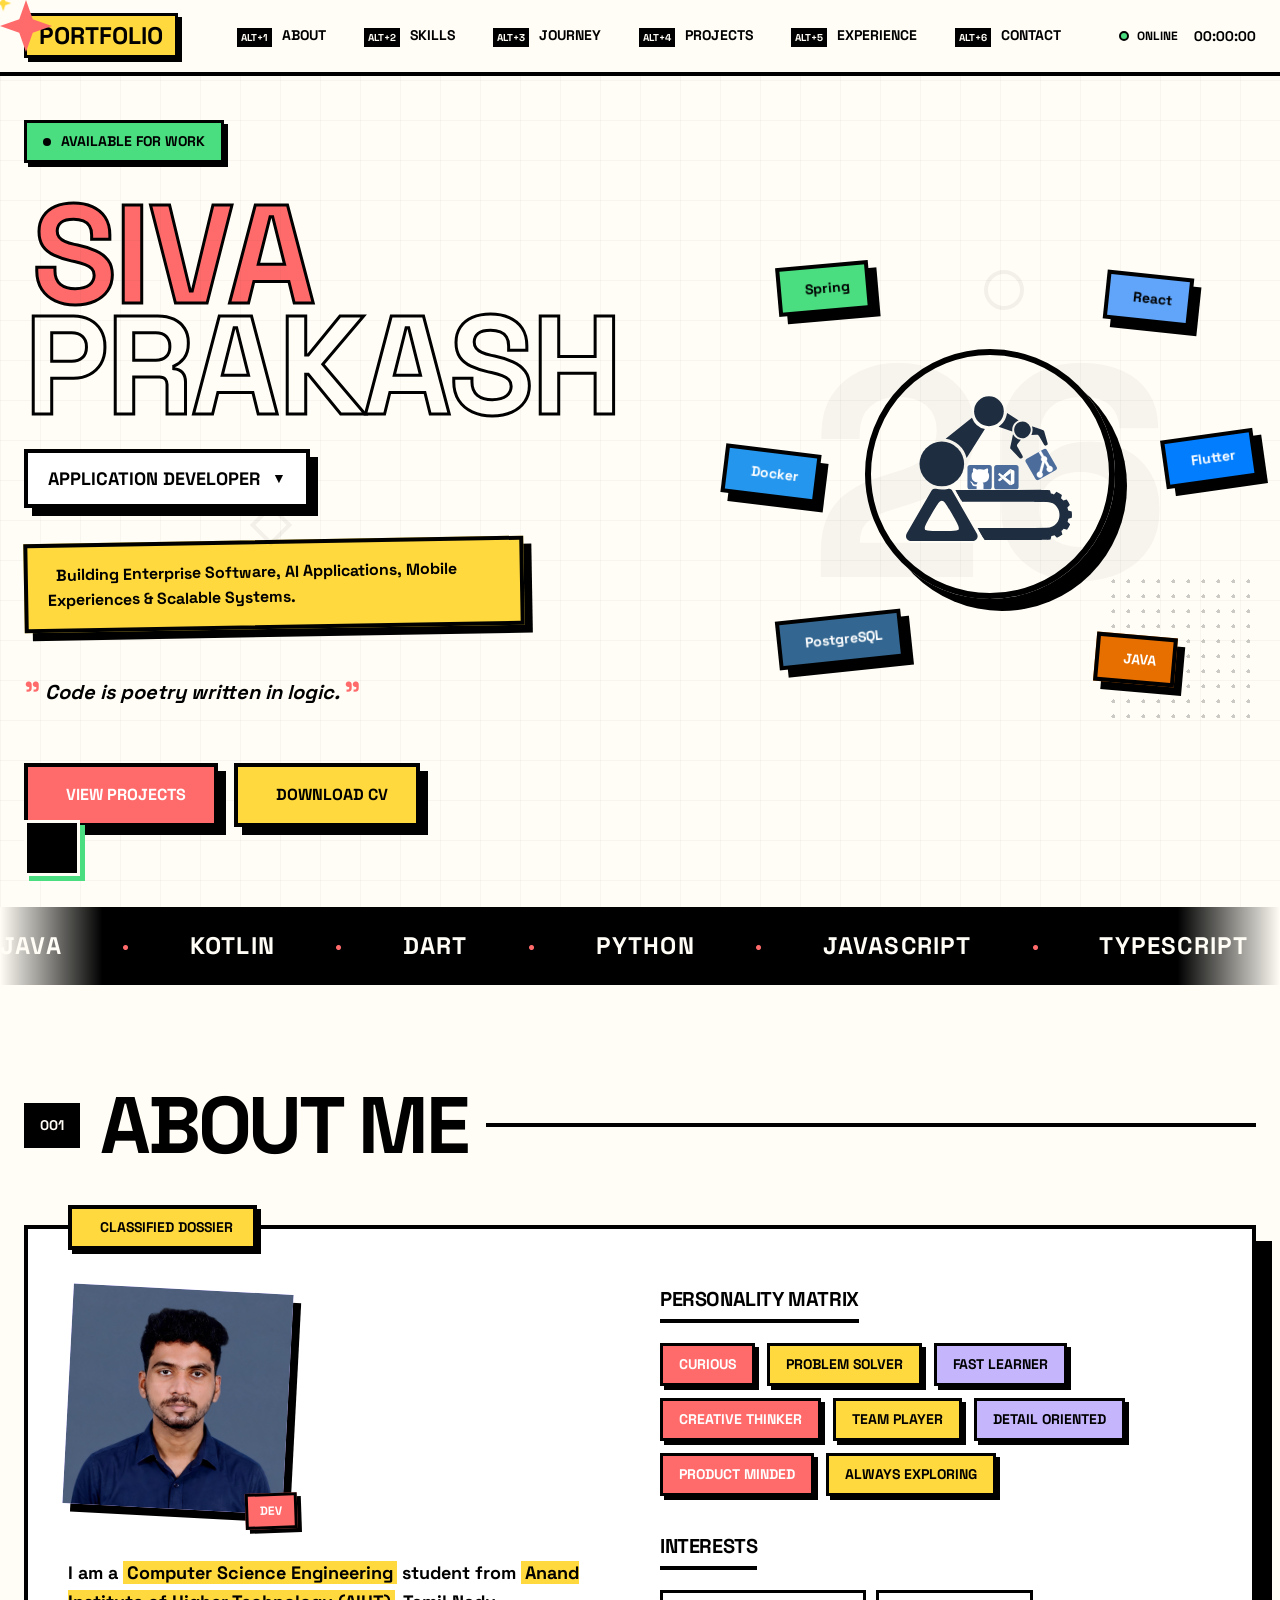
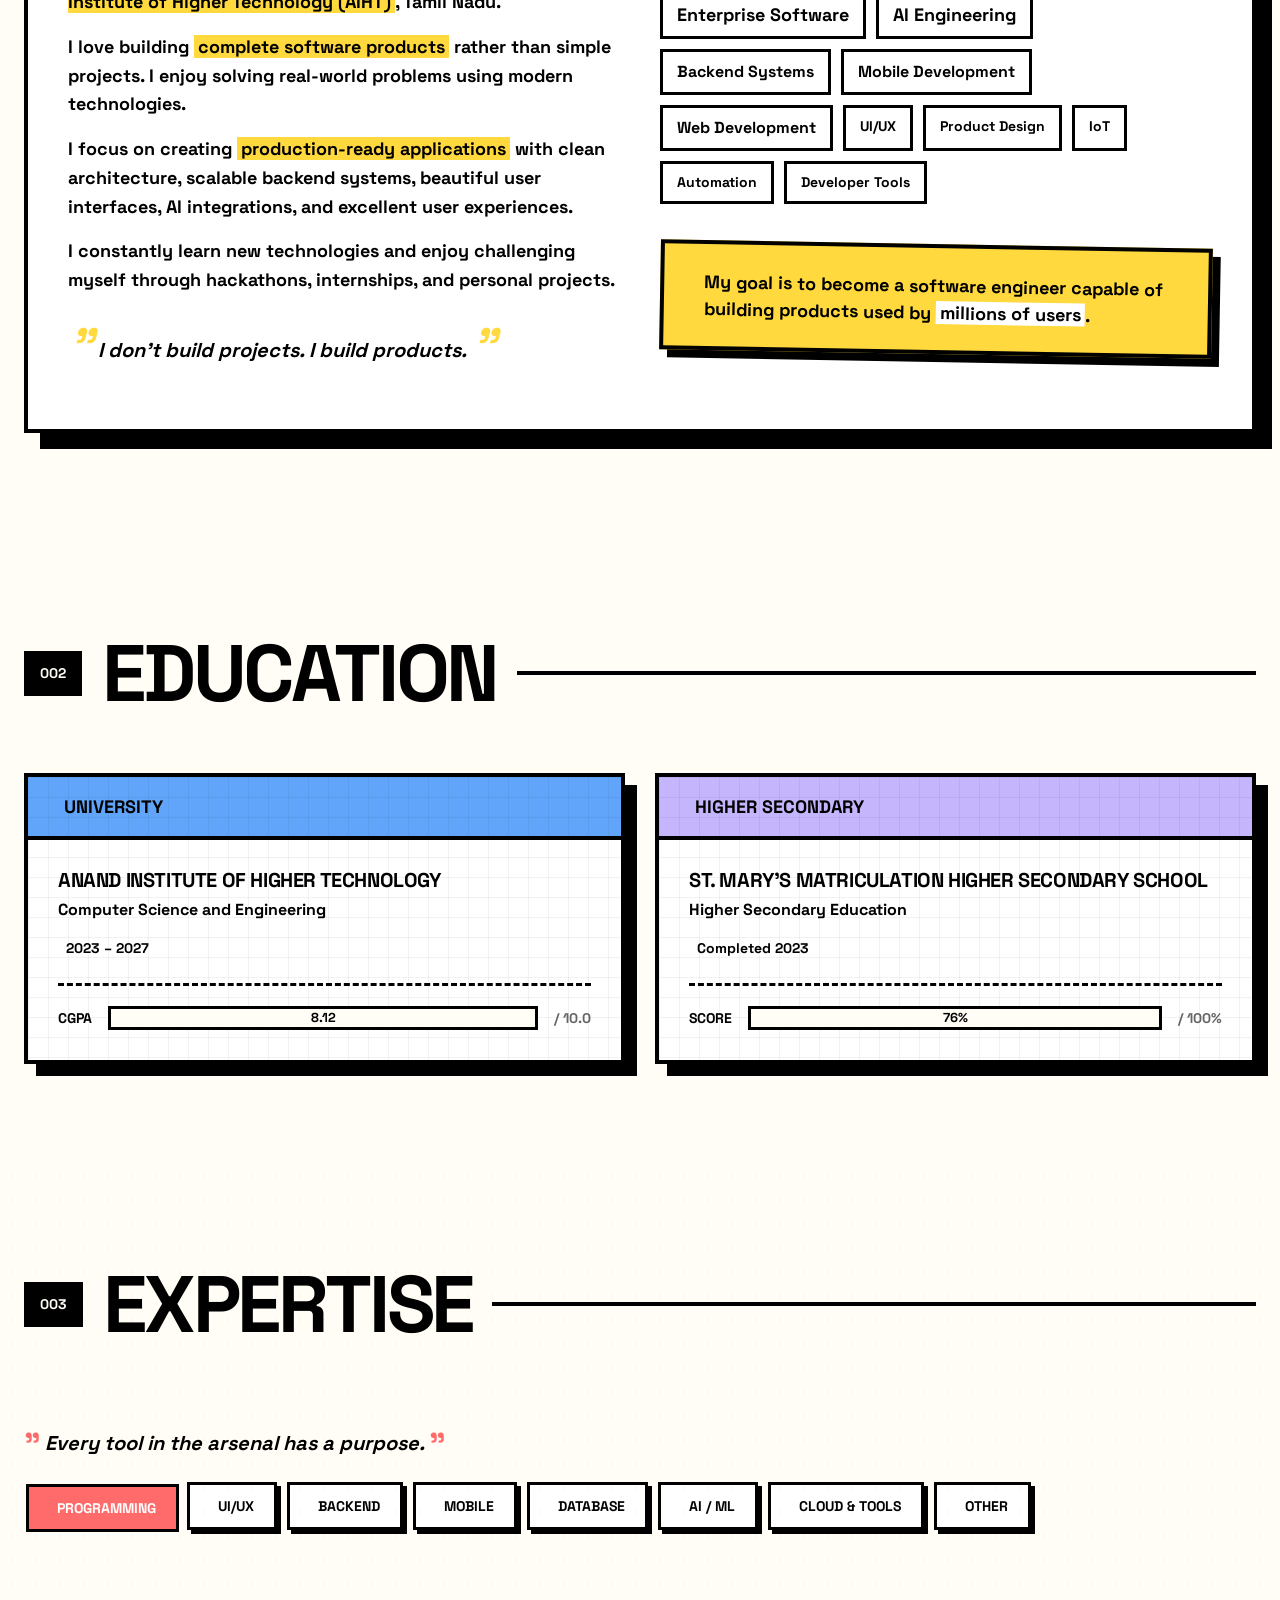
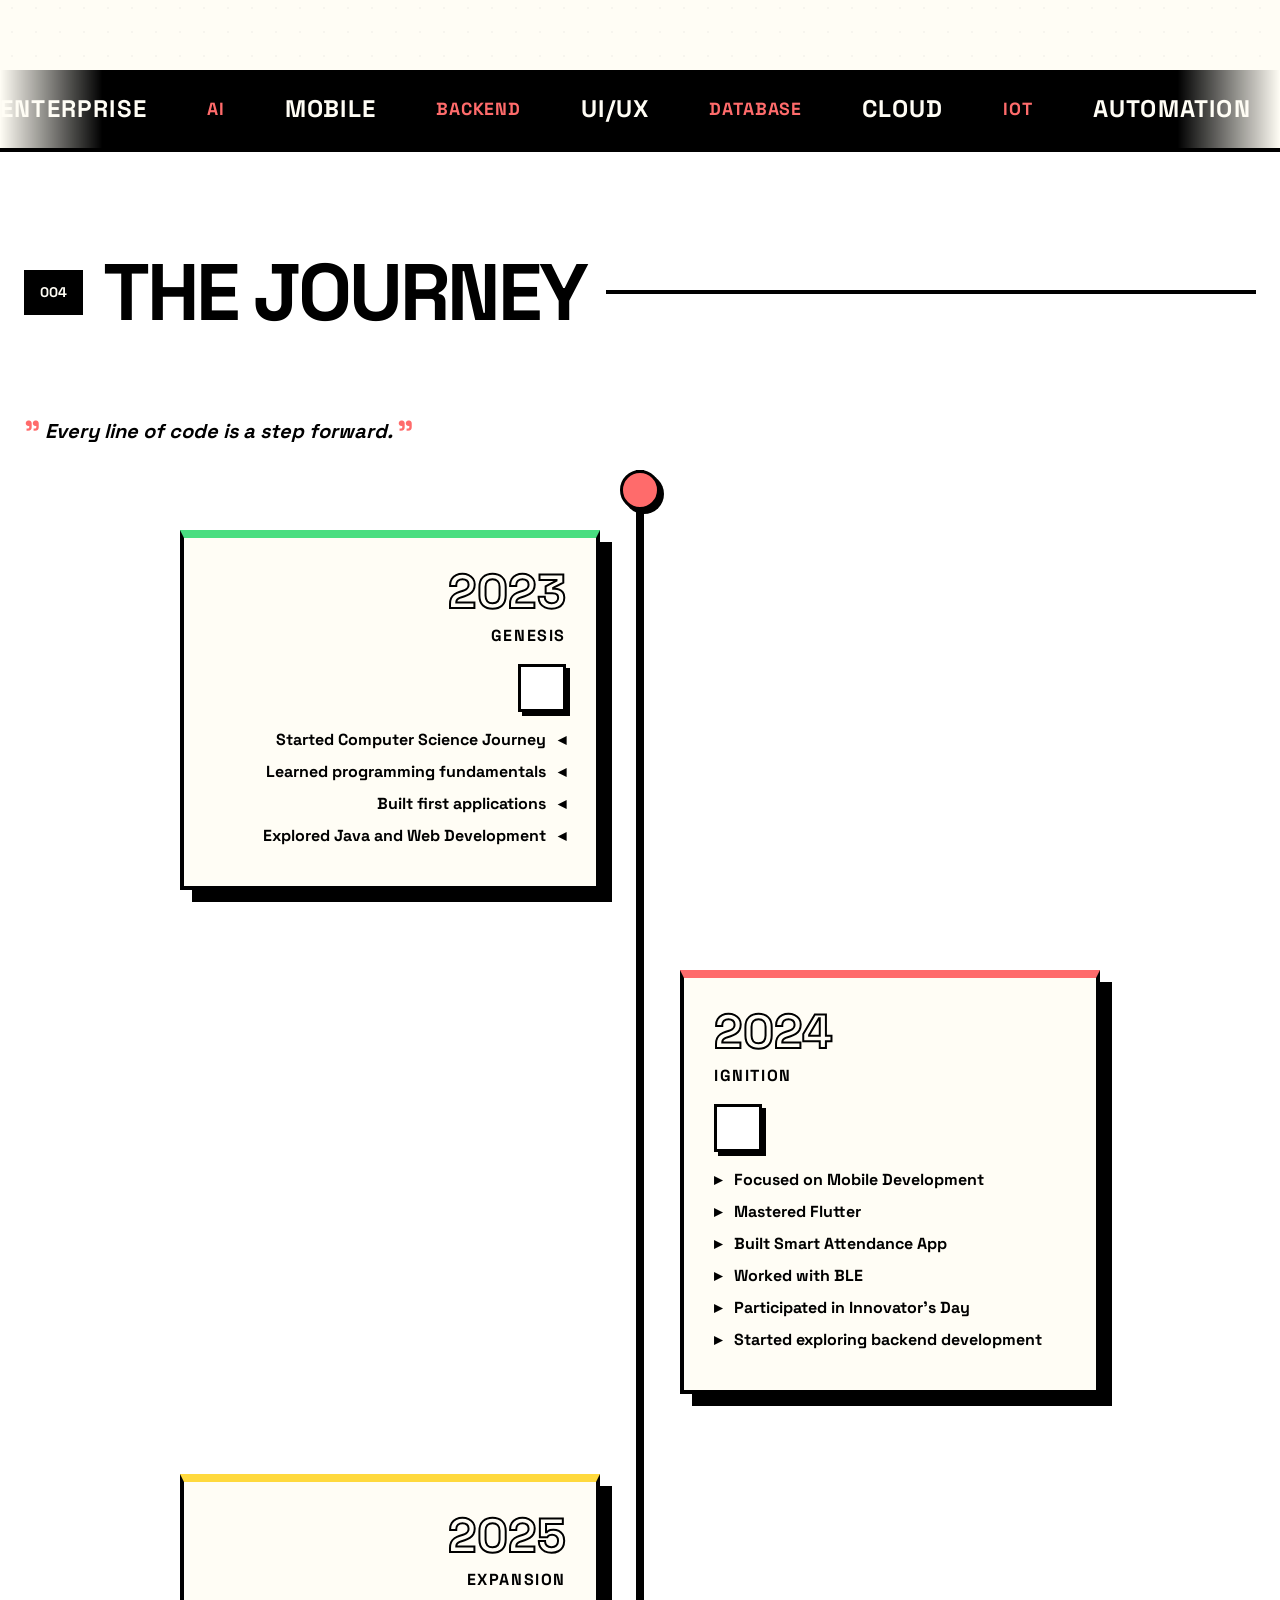
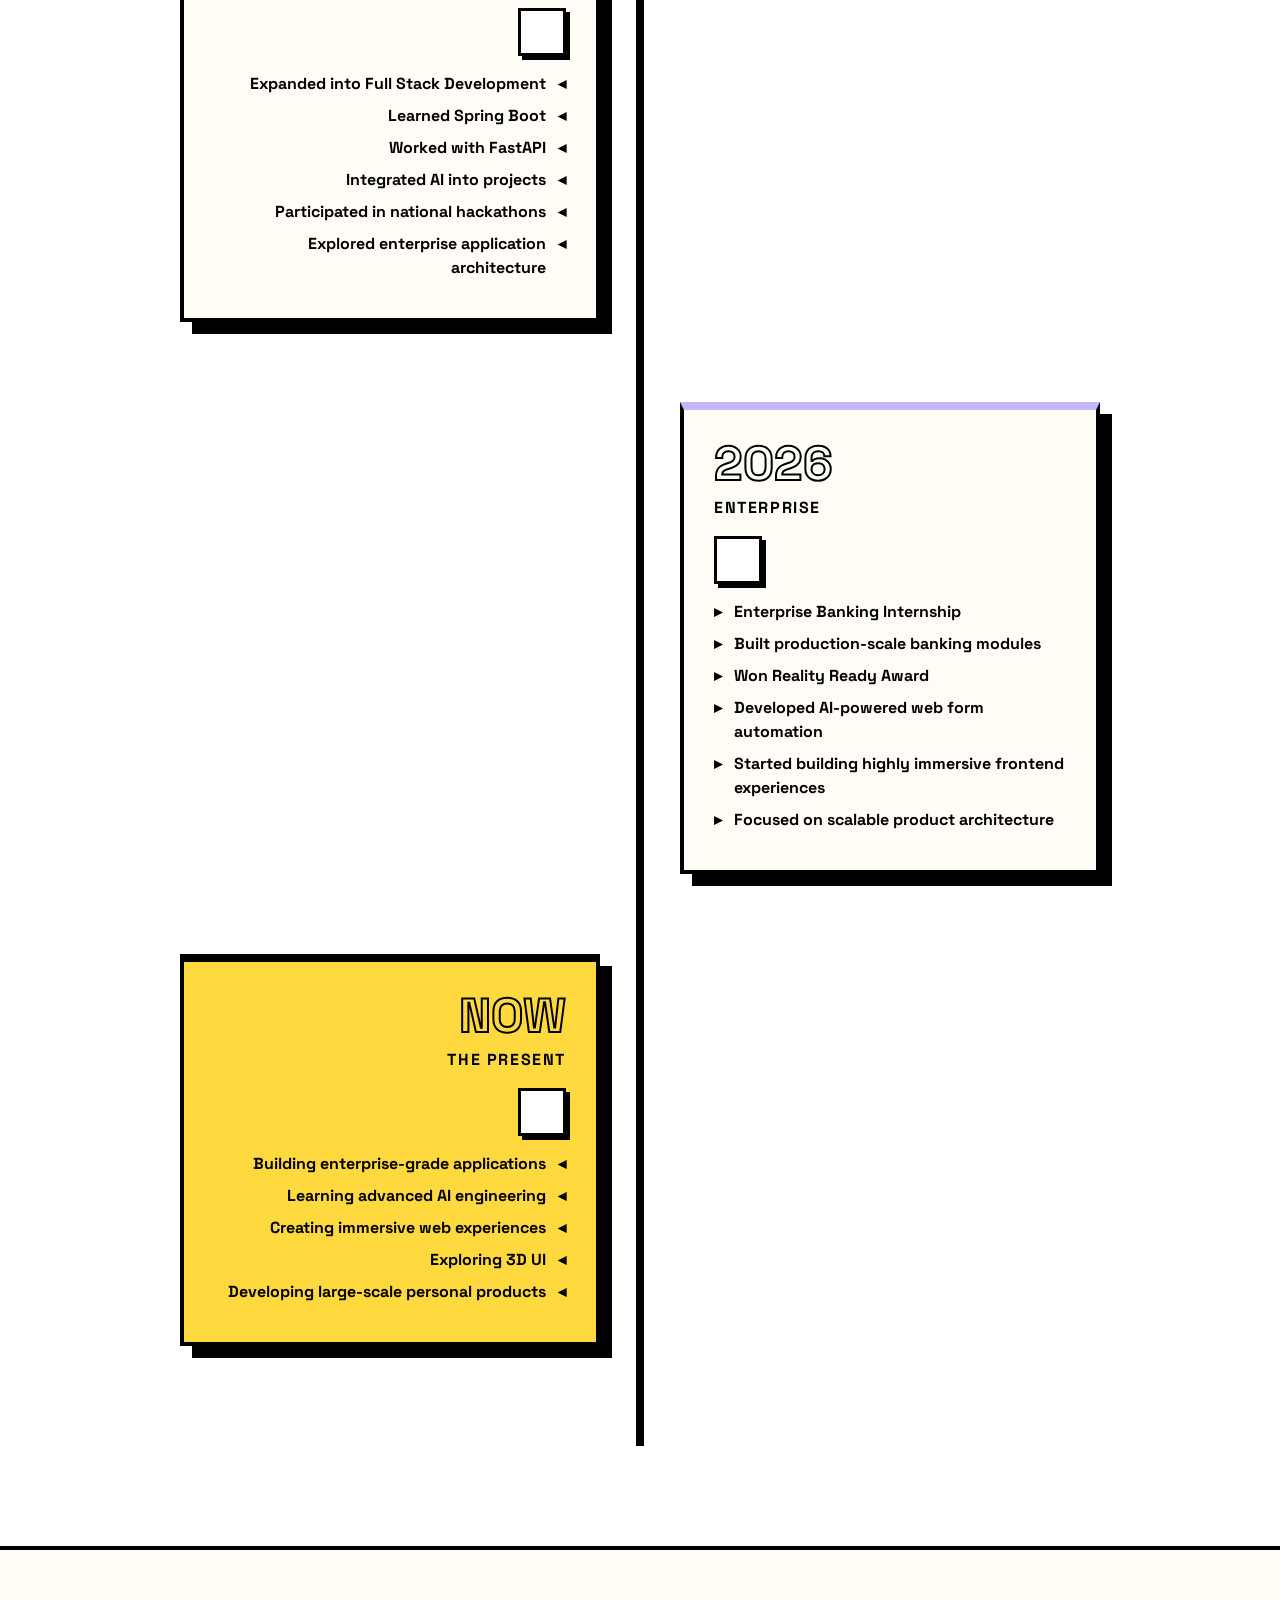
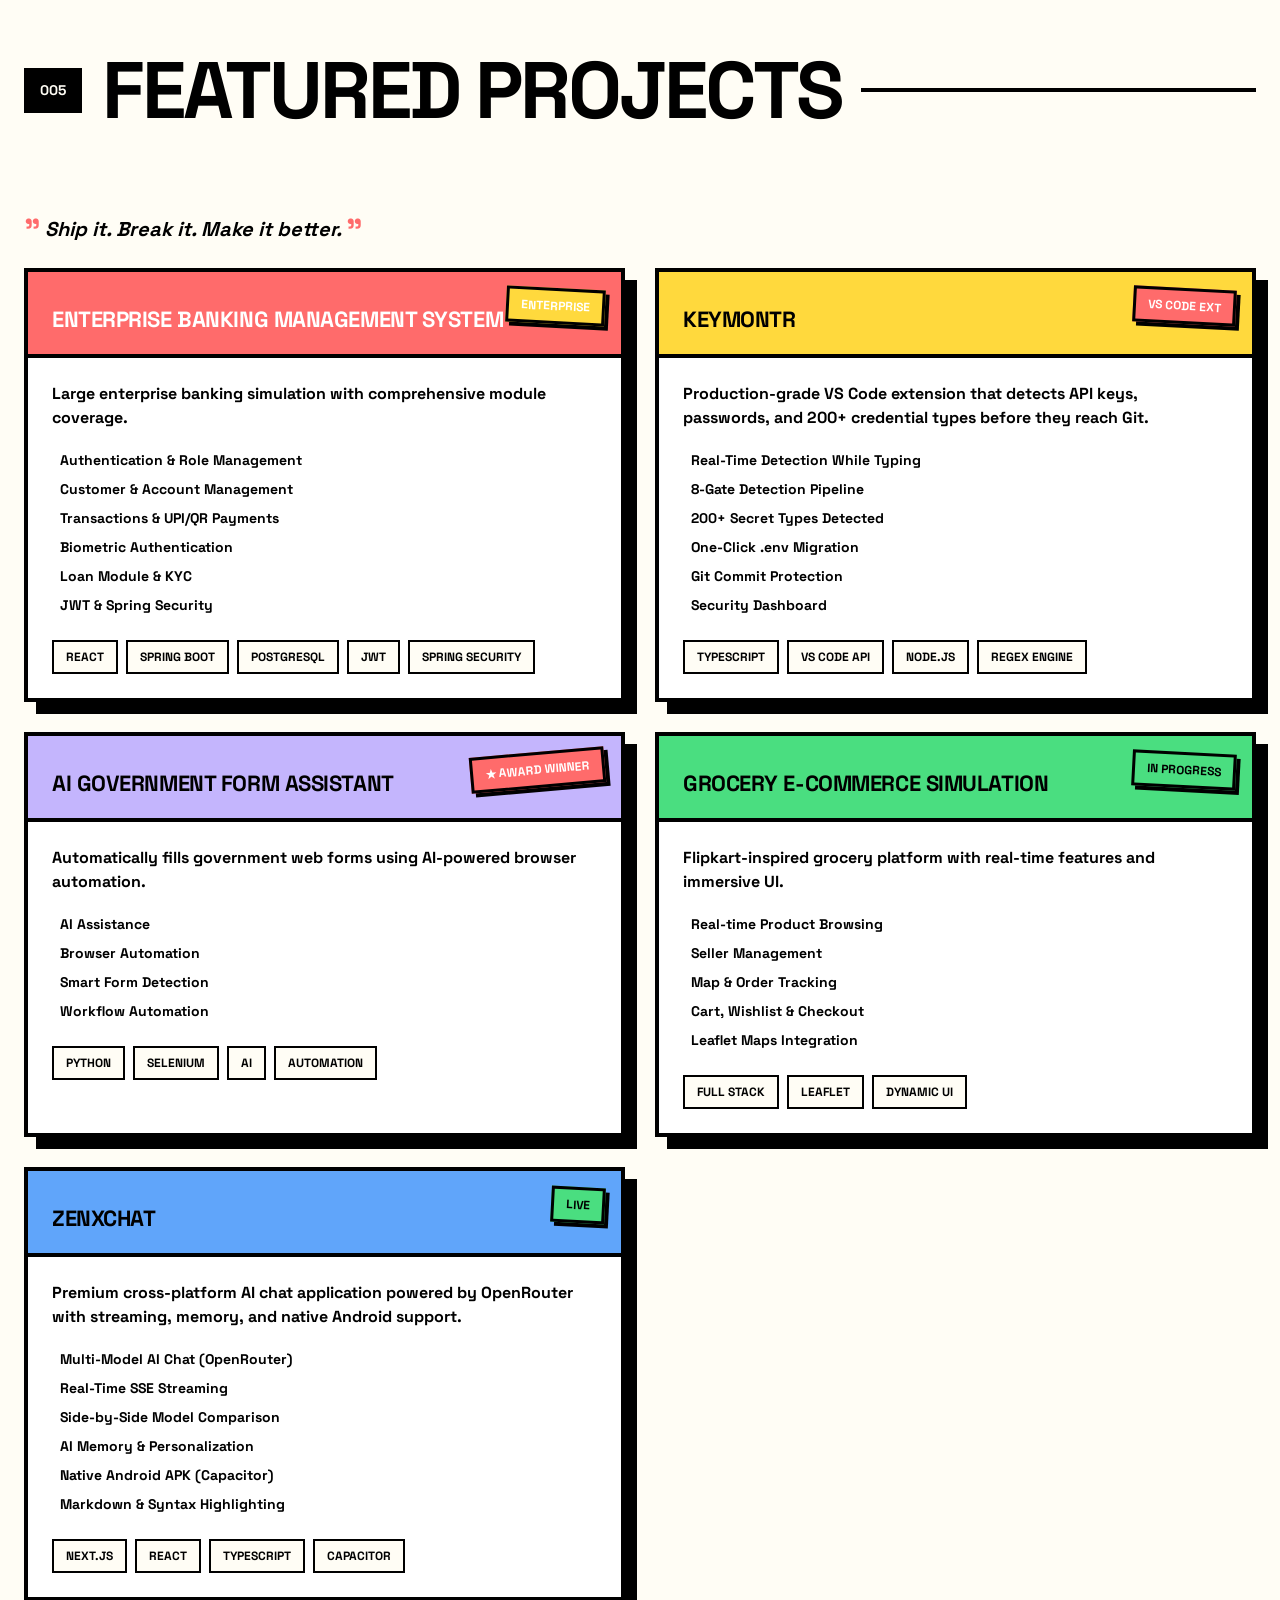
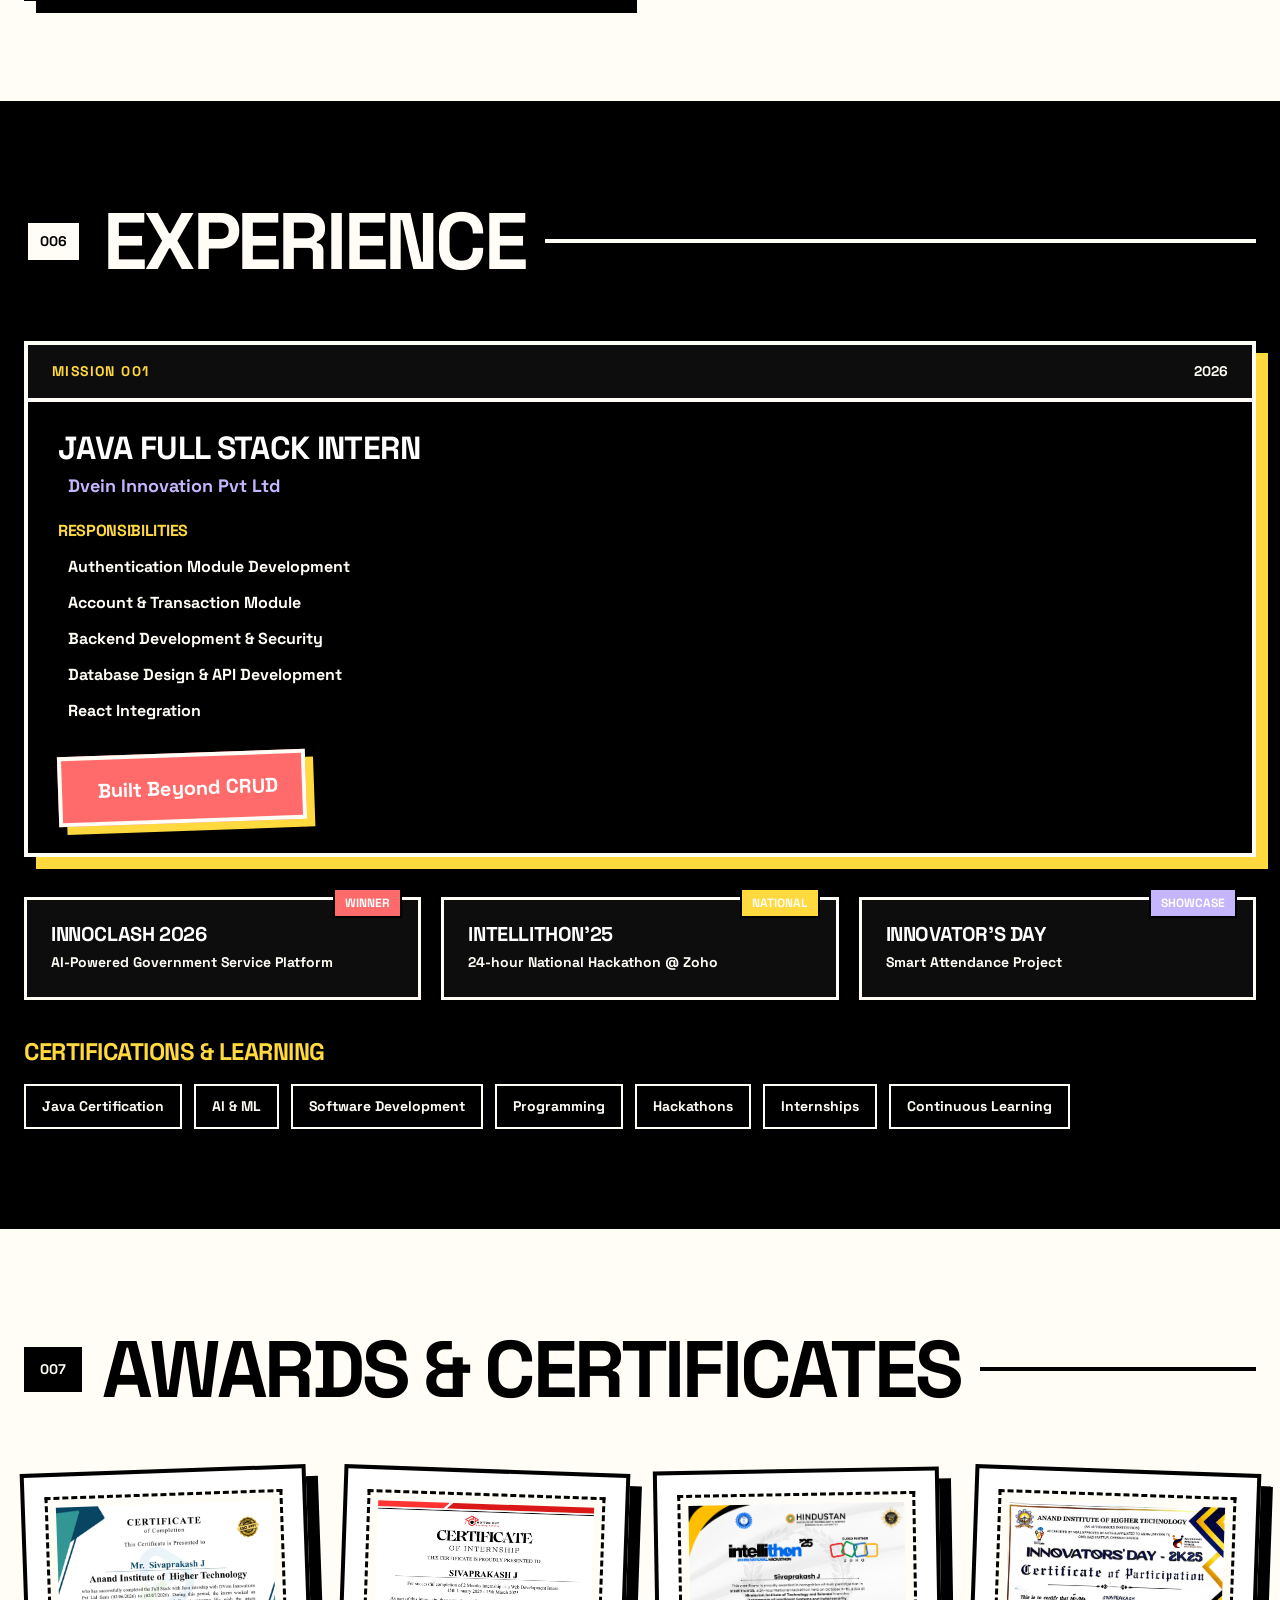
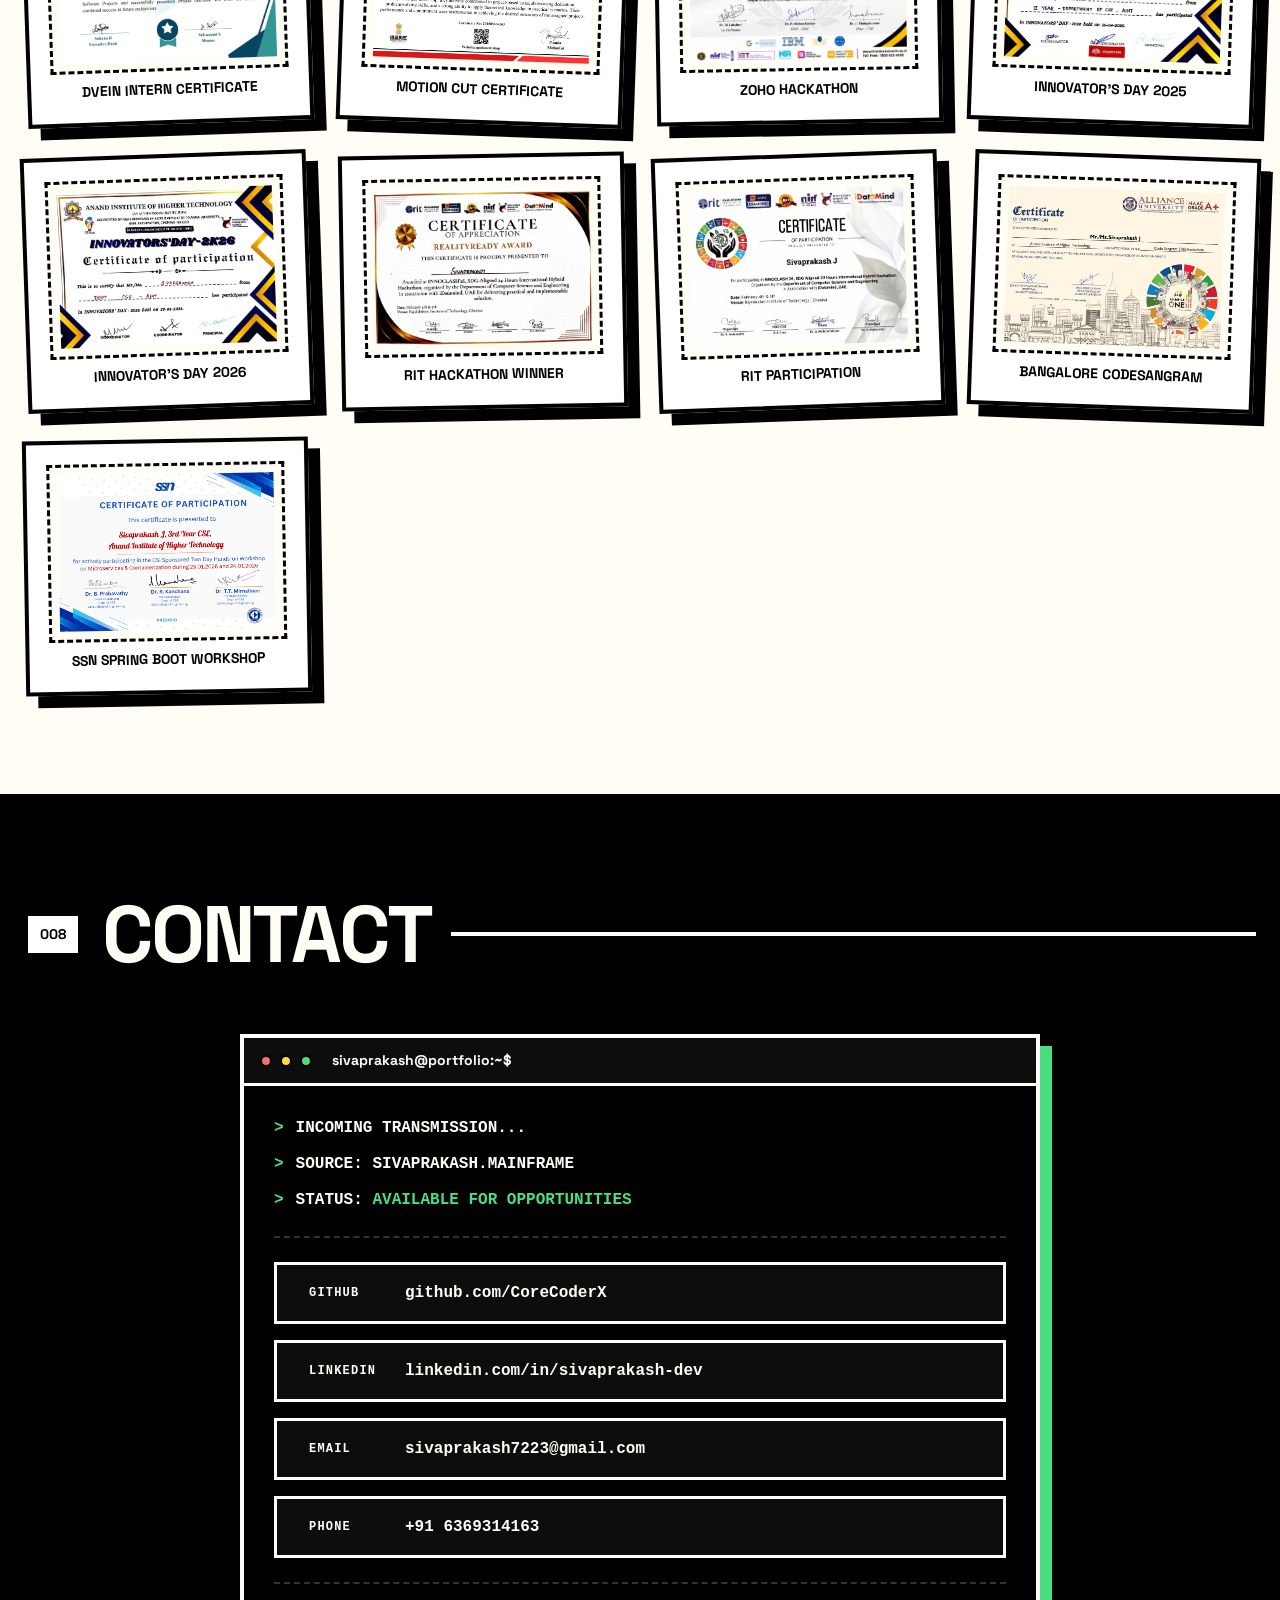
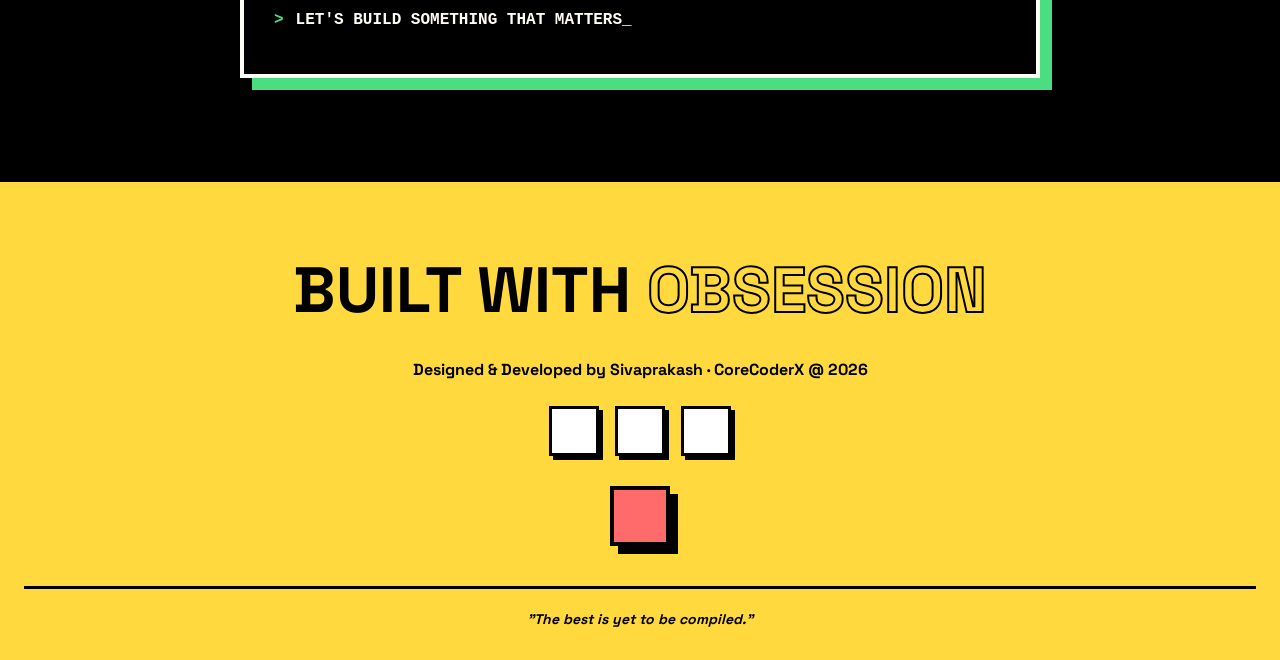
==== commit 20655b57: "Profile photo fix & project naming" ====
--- a/index.html
+++ b/index.html
@@ -3,9 +3,85 @@
 <head>
     <meta charset="UTF-8">
     <meta name="viewport" content="width=device-width, initial-scale=1.0">
-    <title>Sivaprakash | Developer Portfolio</title>
-    <meta name="description" content="Sivaprakash — Application Developer, Full Stack Developer, AI Engineer. Building Enterprise Software, AI Applications & Scalable Systems.">
-    
+
+    <!-- Primary SEO -->
+    <title>Sivaprakash | CoreCoderX | Developer Portfolio</title>
+    <meta name="description" content="Sivaprakash (CoreCoderX) — Software Developer and Computer Science Engineering student from Chennai, India, building AI applications, developer tools, and scalable systems.">
+    <meta name="author" content="Sivaprakash">
+    <meta name="robots" content="index, follow, max-image-preview:large">
+    <link rel="canonical" href="https://corecoderx.github.io/portfolio/">
+    <meta name="theme-color" content="#FFFDF5">
+
+    <!-- Favicon -->
+    <link rel="icon" type="image/jpeg" href="assets/profile/github_profile.jpeg">
+    <link rel="apple-touch-icon" href="assets/profile/github_profile.jpeg">
+
+    <!-- Open Graph (Facebook / LinkedIn / WhatsApp) -->
+    <meta property="og:type" content="website">
+    <meta property="og:url" content="https://corecoderx.github.io/portfolio/">
+    <meta property="og:title" content="Sivaprakash | CoreCoderX | Developer Portfolio">
+    <meta property="og:description" content="Software Developer and Computer Science Engineering student building AI applications, developer tools, and scalable systems.">
+    <meta property="og:image" content="https://corecoderx.github.io/portfolio/assets/profile/profile_full.jpeg">
+    <meta property="og:image:alt" content="Sivaprakash — Software Developer">
+    <meta property="og:site_name" content="Sivaprakash Portfolio">
+    <meta property="og:locale" content="en_IN">
+
+    <!-- Twitter Card -->
+    <meta name="twitter:card" content="summary_large_image">
+    <meta name="twitter:title" content="Sivaprakash | CoreCoderX | Developer Portfolio">
+    <meta name="twitter:description" content="Software Developer and Computer Science Engineering student building AI applications, developer tools, and scalable systems.">
+    <meta name="twitter:image" content="https://corecoderx.github.io/portfolio/assets/profile/profile_full.jpeg">
+
+    <!-- Structured Data: Person -->
+    <script type="application/ld+json">
+    {
+      "@context": "https://schema.org",
+      "@type": "Person",
+      "name": "Sivaprakash",
+      "alternateName": "CoreCoderX",
+      "url": "https://corecoderx.github.io/portfolio/",
+      "image": "https://corecoderx.github.io/portfolio/assets/profile/profile_full.jpeg",
+      "jobTitle": "Software Developer",
+      "email": [
+        "mailto:sivaprakash7223@outlook.com",
+        "mailto:sivaprakash.profile@gmail.com"
+      ],
+      "telephone": "+91 6369314163",
+      "address": {
+        "@type": "PostalAddress",
+        "addressLocality": "Chennai",
+        "addressRegion": "Tamil Nadu",
+        "addressCountry": "IN"
+      },
+      "alumniOf": {
+        "@type": "CollegeOrUniversity",
+        "name": "Anand Institute of Higher Technology"
+      },
+      "knowsAbout": [
+        "Java", "Kotlin", "Python", "JavaScript", "TypeScript", "Dart",
+        "Spring Boot", "Flutter", "React", "FastAPI", "PostgreSQL",
+        "Docker", "AI Engineering", "Full Stack Development"
+      ],
+      "sameAs": [
+        "https://github.com/CoreCoderX",
+        "https://www.linkedin.com/in/sivaprakash-dev/",
+        "https://www.instagram.com/sivaprakash.insta/"
+      ]
+    }
+    </script>
+
+    <!-- Structured Data: WebSite -->
+    <script type="application/ld+json">
+    {
+      "@context": "https://schema.org",
+      "@type": "WebSite",
+      "name": "Sivaprakash | CoreCoderX | Developer Portfolio",
+      "url": "https://corecoderx.github.io/portfolio/",
+      "author": { "@type": "Person", "name": "Sivaprakash", "alternateName": "CoreCoderX" },
+      "inLanguage": "en"
+    }
+    </script>
+
     <!-- Google Fonts -->
     <link rel="preconnect" href="https://fonts.googleapis.com">
     <link rel="preconnect" href="https://fonts.gstatic.com" crossorigin>
@@ -288,7 +364,7 @@
                         <div class="dossier-left">
                             <div class="dossier-photo">
                                 <div class="photo-placeholder photo-has-image">
-                                    <img src="assets/profile/profile_full.png" alt="Sivaprakash" class="profile-photo">
+                                    <img src="assets/profile/profile_full.jpeg" alt="Sivaprakash" class="profile-photo">
                                 </div>
                                 <div class="photo-badge">
                                     DEV
@@ -669,28 +745,28 @@
                         </div>
                     </div>
                     
-                    <!-- Project 2: Smart Attendance -->
-                    <div class="project-card project-attendance">
+                    <!-- Project 2: Keymontr -->
+                    <div class="project-card project-keymontr">
                         <div class="project-header header-yellow">
-                            <span class="iconify" data-icon="mdi:cellphone-check" data-width="24"></span>
-                            <h3>Smart Attendance System</h3>
-                            <span class="project-stamp stamp-innovation">INNOVATOR'S DAY</span>
+                            <span class="iconify" data-icon="mdi:shield-key" data-width="24"></span>
+                            <h3>Keymontr</h3>
+                            <span class="project-stamp stamp-extension">VS CODE EXT</span>
                         </div>
                         <div class="project-body">
-                            <p class="project-desc">Flutter-based BLE attendance system with location verification and offline capabilities.</p>
+                            <p class="project-desc">Production-grade VS Code extension that detects API keys, passwords, and 200+ credential types before they reach Git.</p>
                             <div class="project-features">
-                                <span class="feature-item"><span class="iconify" data-icon="mdi:check-bold" data-width="14"></span> Bluetooth Low Energy</span>
-                                <span class="feature-item"><span class="iconify" data-icon="mdi:check-bold" data-width="14"></span> Automatic Attendance</span>
-                                <span class="feature-item"><span class="iconify" data-icon="mdi:check-bold" data-width="14"></span> Location Verification</span>
-                                <span class="feature-item"><span class="iconify" data-icon="mdi:check-bold" data-width="14"></span> Teacher & Student Dashboards</span>
-                                <span class="feature-item"><span class="iconify" data-icon="mdi:check-bold" data-width="14"></span> Offline Capabilities</span>
-                                <span class="feature-item"><span class="iconify" data-icon="mdi:check-bold" data-width="14"></span> Attendance Analytics</span>
+                                <span class="feature-item"><span class="iconify" data-icon="mdi:check-bold" data-width="14"></span> Real-Time Detection While Typing</span>
+                                <span class="feature-item"><span class="iconify" data-icon="mdi:check-bold" data-width="14"></span> 8-Gate Detection Pipeline</span>
+                                <span class="feature-item"><span class="iconify" data-icon="mdi:check-bold" data-width="14"></span> 200+ Secret Types Detected</span>
+                                <span class="feature-item"><span class="iconify" data-icon="mdi:check-bold" data-width="14"></span> One-Click .env Migration</span>
+                                <span class="feature-item"><span class="iconify" data-icon="mdi:check-bold" data-width="14"></span> Git Commit Protection</span>
+                                <span class="feature-item"><span class="iconify" data-icon="mdi:check-bold" data-width="14"></span> Security Dashboard</span>
                             </div>
                             <div class="project-tech">
-                                <span class="tech-badge">Flutter</span>
-                                <span class="tech-badge">BLE</span>
-                                <span class="tech-badge">Dart</span>
-                                <span class="tech-badge">Location Services</span>
+                                <span class="tech-badge">TypeScript</span>
+                                <span class="tech-badge">VS Code API</span>
+                                <span class="tech-badge">Node.js</span>
+                                <span class="tech-badge">Regex Engine</span>
                             </div>
                         </div>
                     </div>
@@ -743,25 +819,28 @@
                         </div>
                     </div>
                     
-                    <!-- Project 5: Offline Mesh -->
-                    <div class="project-card project-mesh">
+                    <!-- Project 5: ZenXChat -->
+                    <div class="project-card project-zenxchat">
                         <div class="project-header header-blue">
-                            <span class="iconify" data-icon="mdi:access-point" data-width="24"></span>
-                            <h3>Offline Mesh Communication System</h3>
-                            <span class="project-stamp stamp-concept">CONCEPT</span>
+                            <span class="iconify" data-icon="mdi:chat-processing" data-width="24"></span>
+                            <h3>ZenXChat</h3>
+                            <span class="project-stamp stamp-live">LIVE</span>
                         </div>
                         <div class="project-body">
-                            <p class="project-desc">Large-scale communication platform using LoRa and Bluetooth Mesh networking.</p>
+                            <p class="project-desc">Premium cross-platform AI chat application powered by OpenRouter with streaming, memory, and native Android support.</p>
                             <div class="project-features">
-                                <span class="feature-item"><span class="iconify" data-icon="mdi:check-bold" data-width="14"></span> Offline Messaging</span>
-                                <span class="feature-item"><span class="iconify" data-icon="mdi:check-bold" data-width="14"></span> Location Sharing</span>
-                                <span class="feature-item"><span class="iconify" data-icon="mdi:check-bold" data-width="14"></span> Emergency Broadcast</span>
-                                <span class="feature-item"><span class="iconify" data-icon="mdi:check-bold" data-width="14"></span> LoRa + Bluetooth Mesh</span>
+                                <span class="feature-item"><span class="iconify" data-icon="mdi:check-bold" data-width="14"></span> Multi-Model AI Chat (OpenRouter)</span>
+                                <span class="feature-item"><span class="iconify" data-icon="mdi:check-bold" data-width="14"></span> Real-Time SSE Streaming</span>
+                                <span class="feature-item"><span class="iconify" data-icon="mdi:check-bold" data-width="14"></span> Side-by-Side Model Comparison</span>
+                                <span class="feature-item"><span class="iconify" data-icon="mdi:check-bold" data-width="14"></span> AI Memory & Personalization</span>
+                                <span class="feature-item"><span class="iconify" data-icon="mdi:check-bold" data-width="14"></span> Native Android APK (Capacitor)</span>
+                                <span class="feature-item"><span class="iconify" data-icon="mdi:check-bold" data-width="14"></span> Markdown & Syntax Highlighting</span>
                             </div>
                             <div class="project-tech">
-                                <span class="tech-badge">Flutter</span>
-                                <span class="tech-badge">LoRa</span>
-                                <span class="tech-badge">BLE Mesh</span>
+                                <span class="tech-badge">Next.js</span>
+                                <span class="tech-badge">React</span>
+                                <span class="tech-badge">TypeScript</span>
+                                <span class="tech-badge">Capacitor</span>
                             </div>
                         </div>
                     </div>
@@ -1045,17 +1124,27 @@
                     BUILT WITH <span class="footer-obsession">OBSESSION</span>
                 </div>
                 <div class="footer-credits">
-                    <span>Designed & Developed by <strong>Sivaprakash @ 2026</strong></span>
+                    <span>Designed & Developed by <strong>Sivaprakash · CoreCoderX @ 2026</strong></span>
                     
                 </div>
                 <div class="footer-socials">
-                    <a href="https://github.com/CoreCoderX" target="_blank" class="social-btn" aria-label="GitHub">
+                    <a href="https://github.com/CoreCoderX"
+                        target="_blank"
+                        rel="noopener noreferrer"
+                        class="social-btn"
+                        aria-label="GitHub — CoreCoderX">
                         <span class="iconify" data-icon="mdi:github" data-width="24"></span>
                     </a>
-                    <a href="https://www.linkedin.com/in/sivaprakash-dev/" target="_blank" class="social-btn" aria-label="LinkedIn">
+                    <a href="https://www.linkedin.com/in/sivaprakash-dev/"
+                        target="_blank"
+                        rel="noopener noreferrer"
+                        class="social-btn"  
+                        aria-label="LinkedIn">
                         <span class="iconify" data-icon="mdi:linkedin" data-width="24"></span>
                     </a>
-                    <a href="mailto:sivaprakash7223@gmail.com" class="social-btn" aria-label="Email">
+                    <a href="mailto:sivaprakash7223@gmail.com"
+                        class="social-btn"
+                        aria-label="Email">
                         <span class="iconify" data-icon="mdi:email" data-width="24"></span>
                     </a>
                 </div>
--- a/style.css
+++ b/style.css
@@ -2260,6 +2260,14 @@
 }
 .stamp-progress { background: var(--accent-green); }
 .stamp-concept { background: var(--accent-blue); }
+.stamp-extension {
+    background: var(--accent-red);
+    color: var(--white);
+}
+.stamp-live {
+    background: var(--accent-green);
+    color: #000;
+}
 
 .project-body { 
     padding: 24px; 
